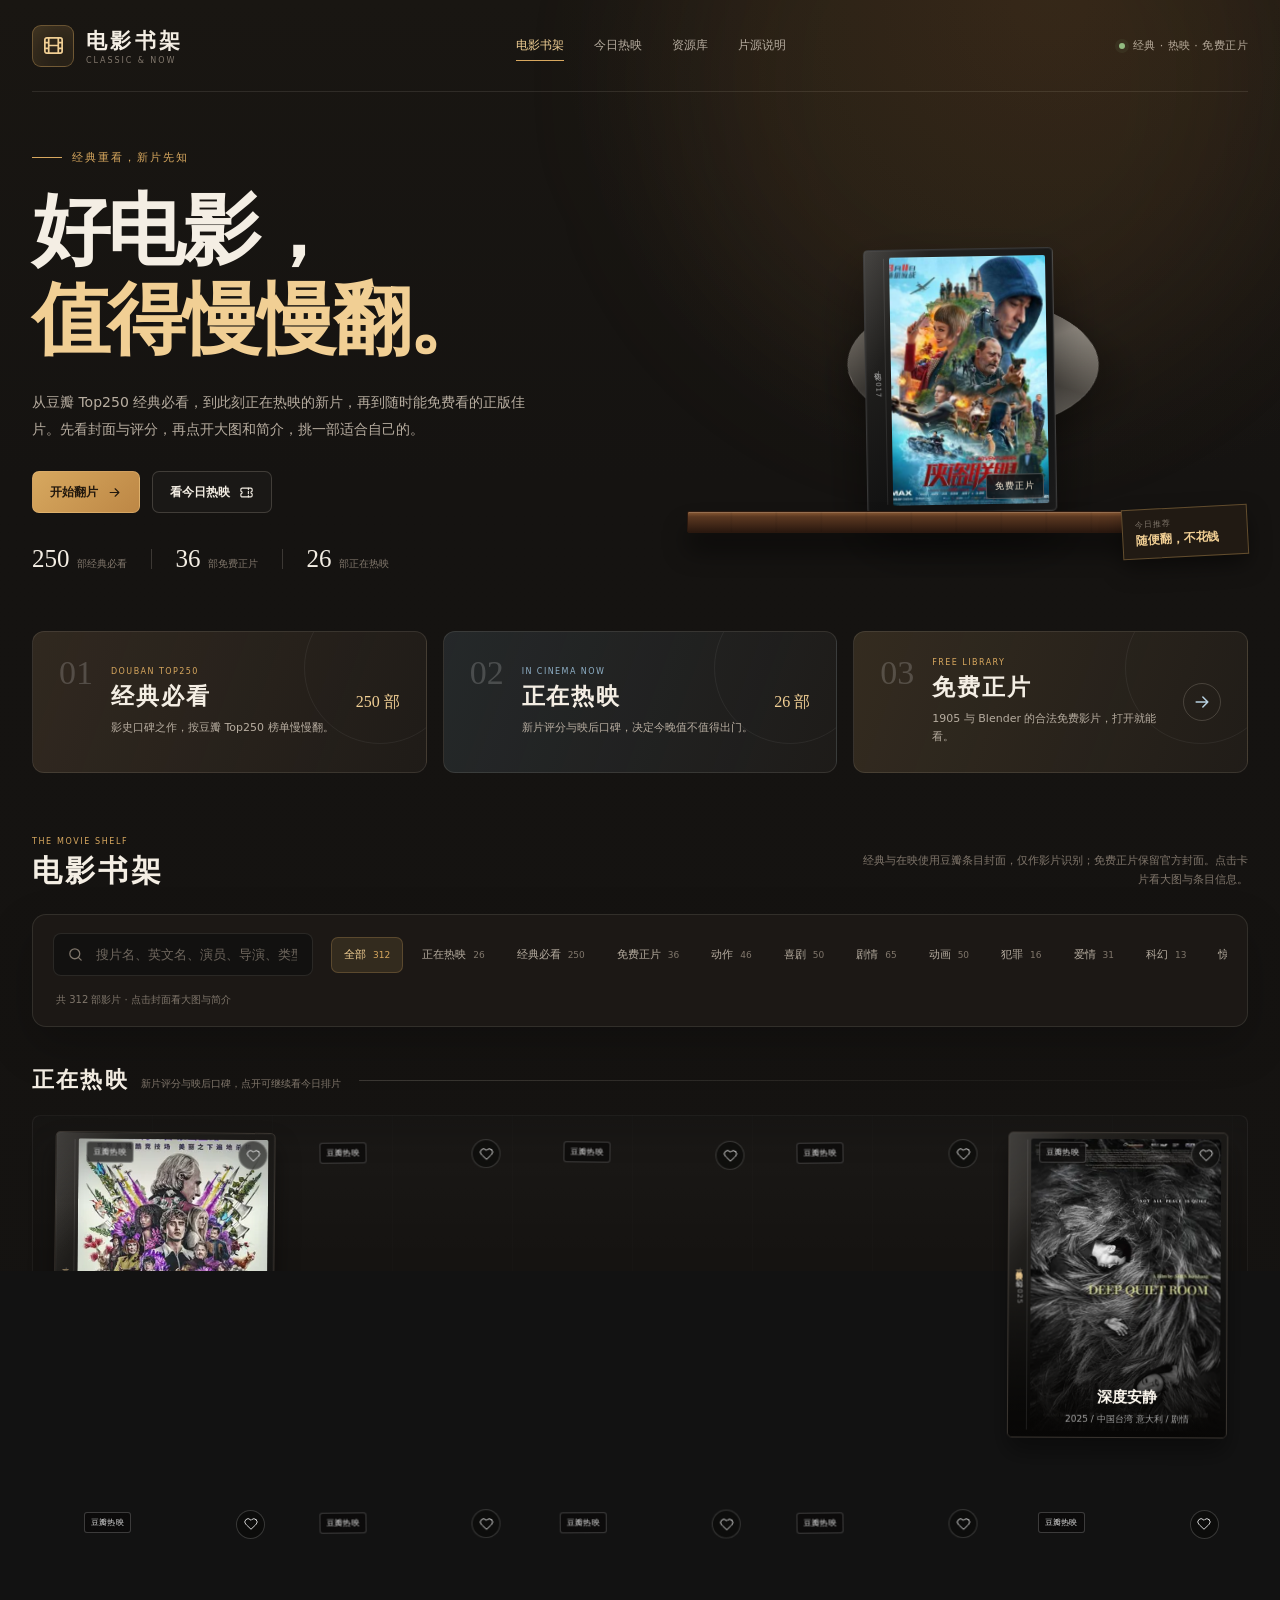
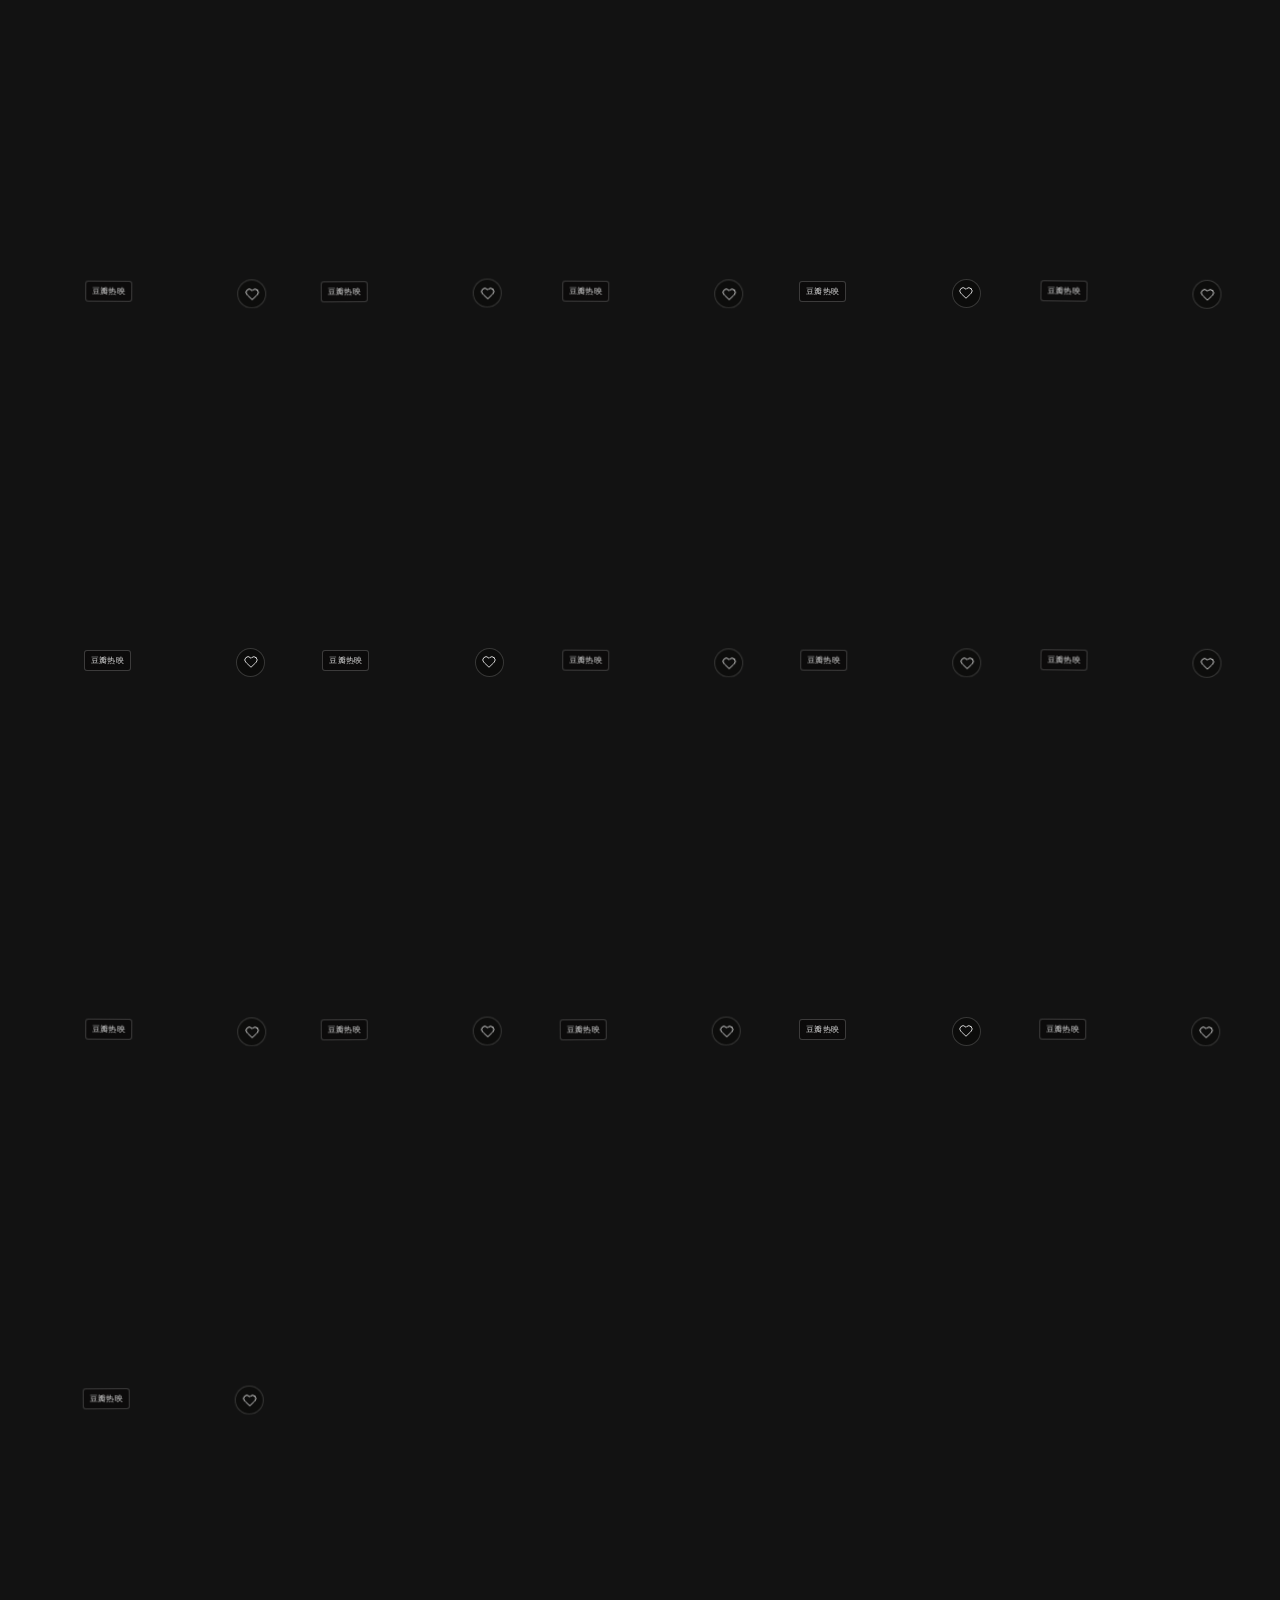
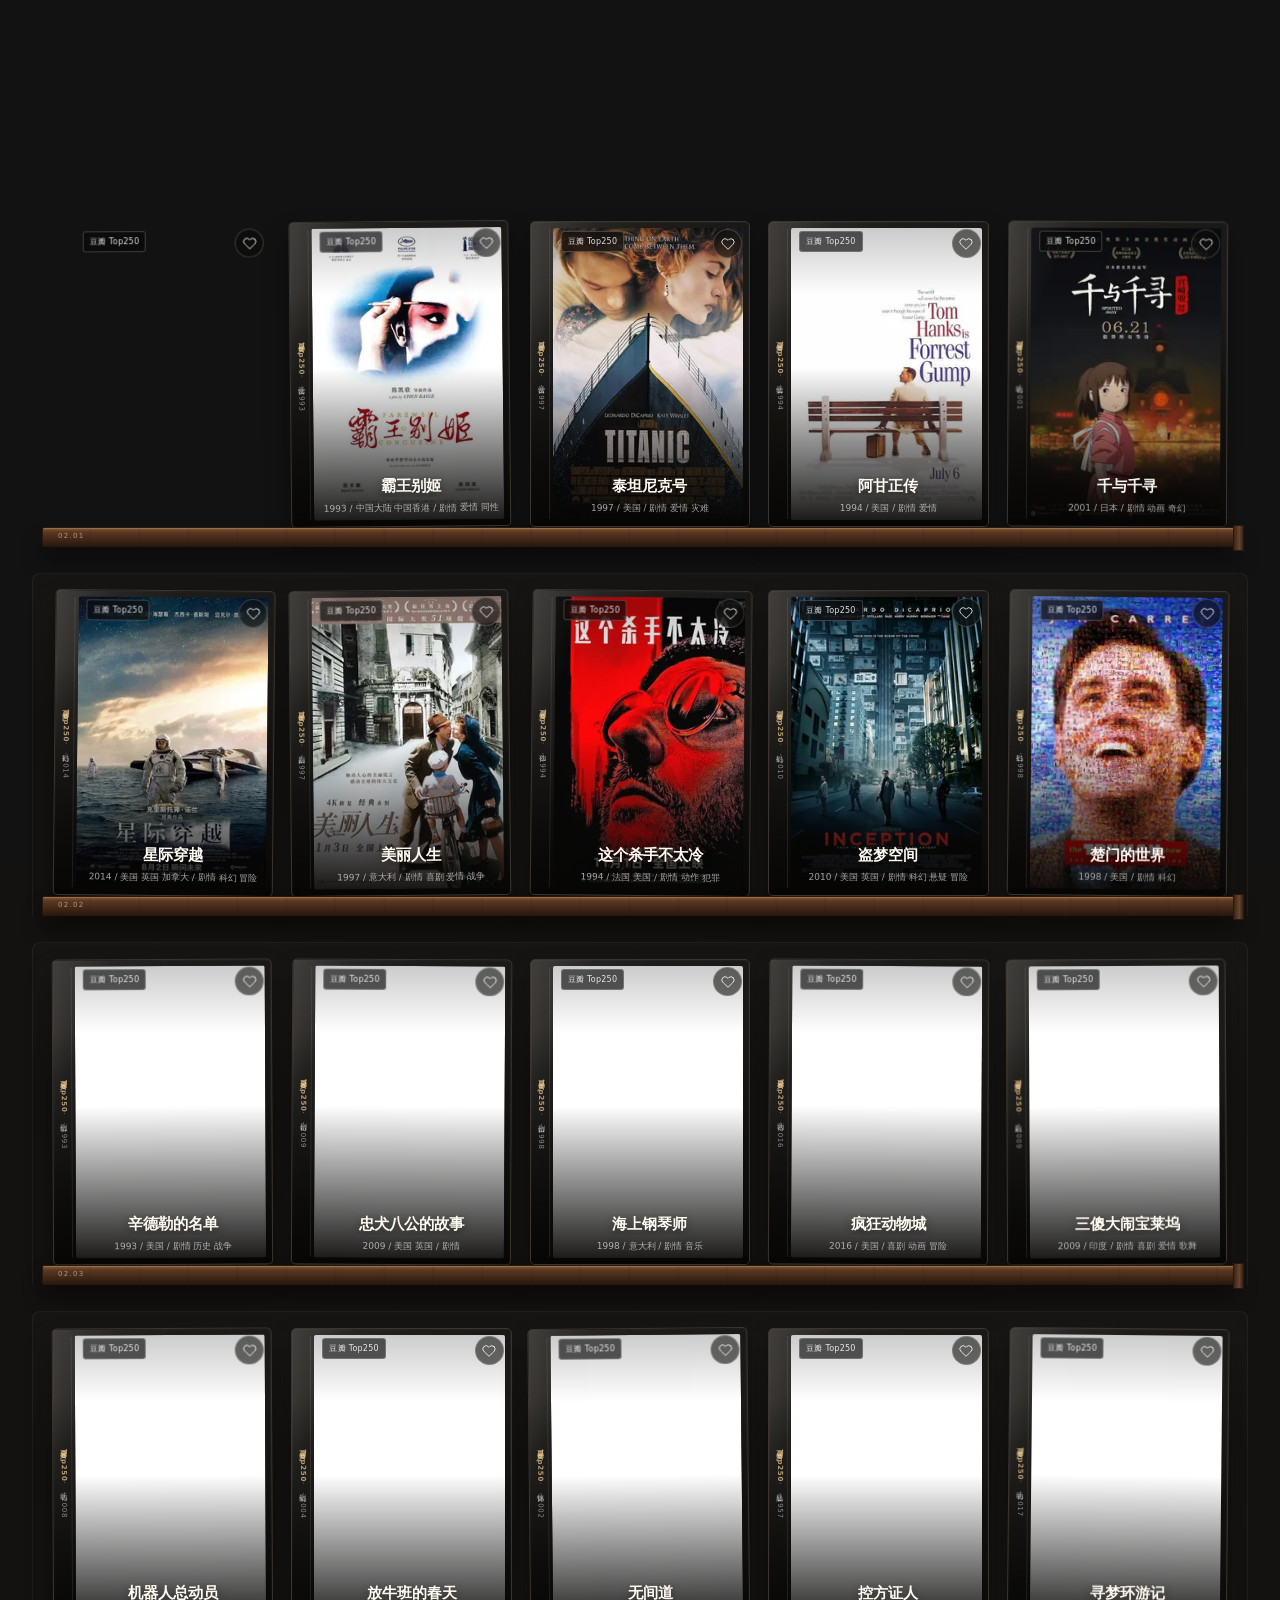
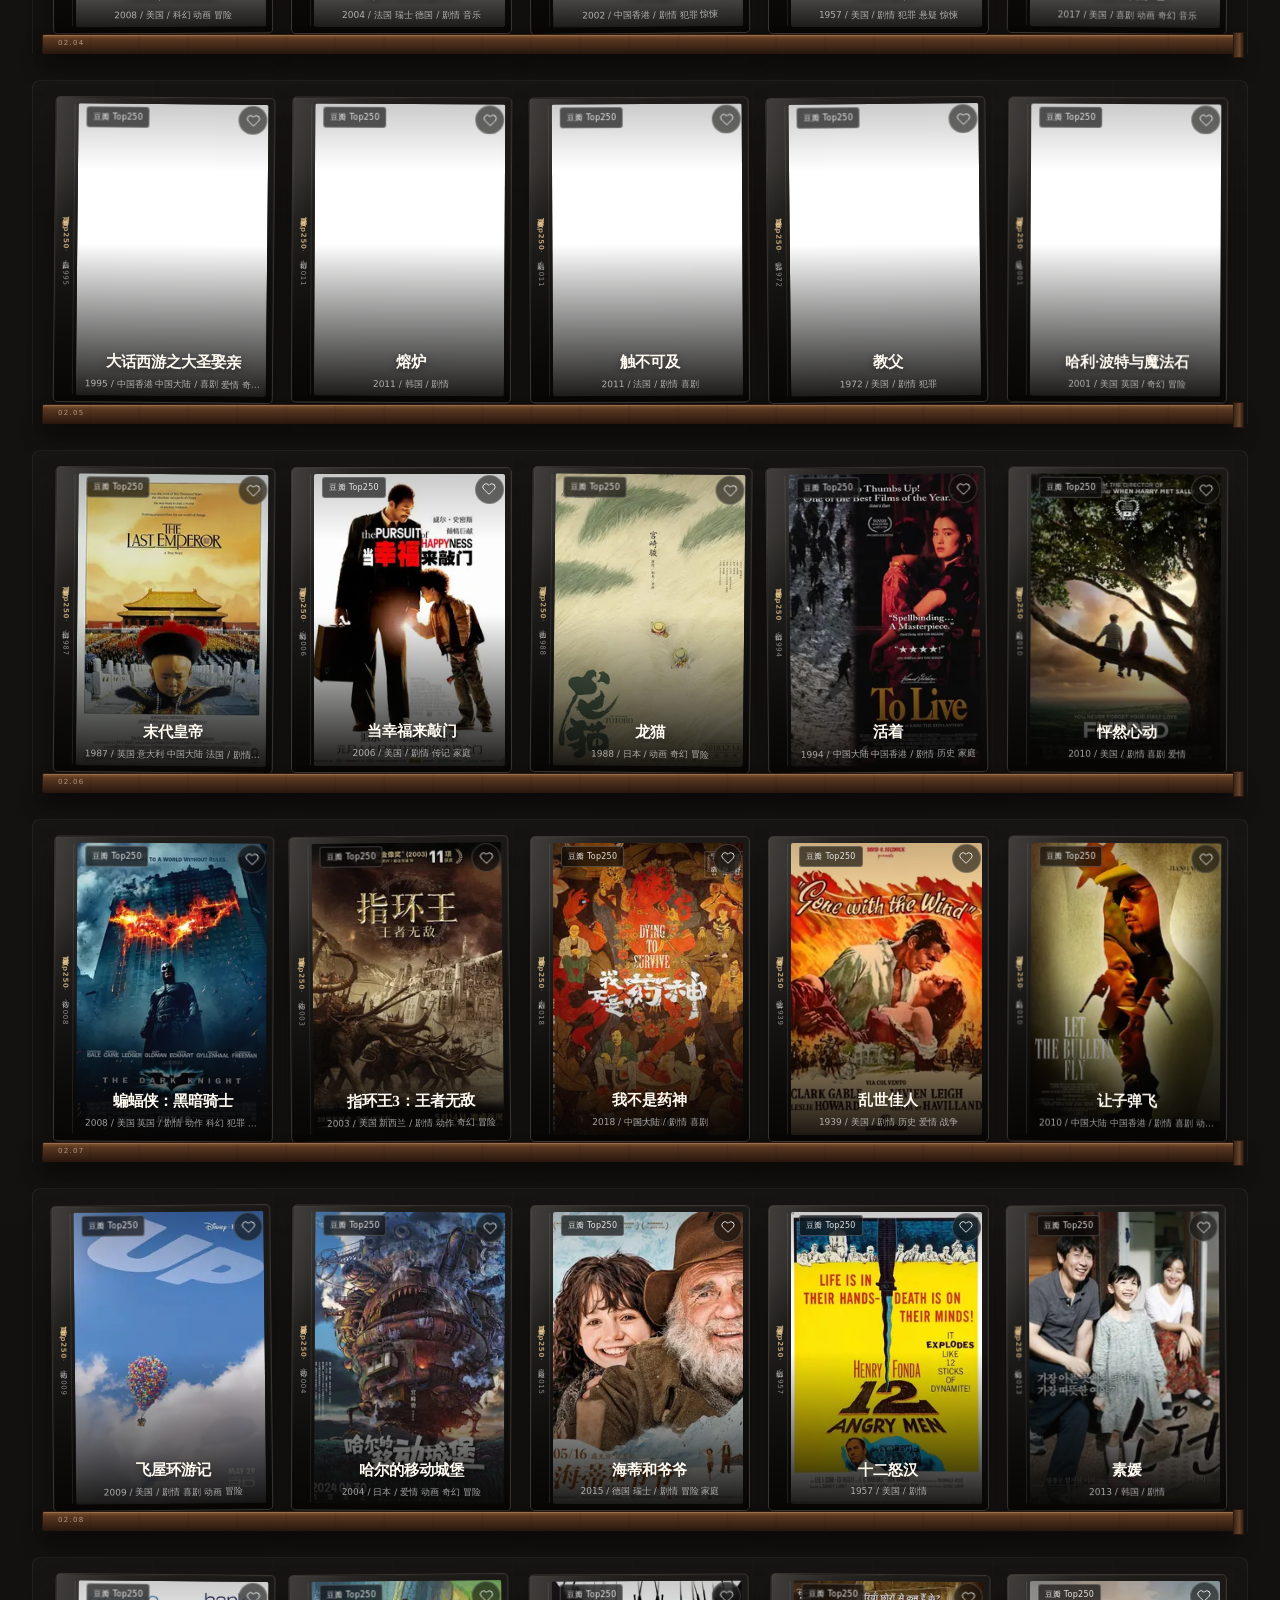
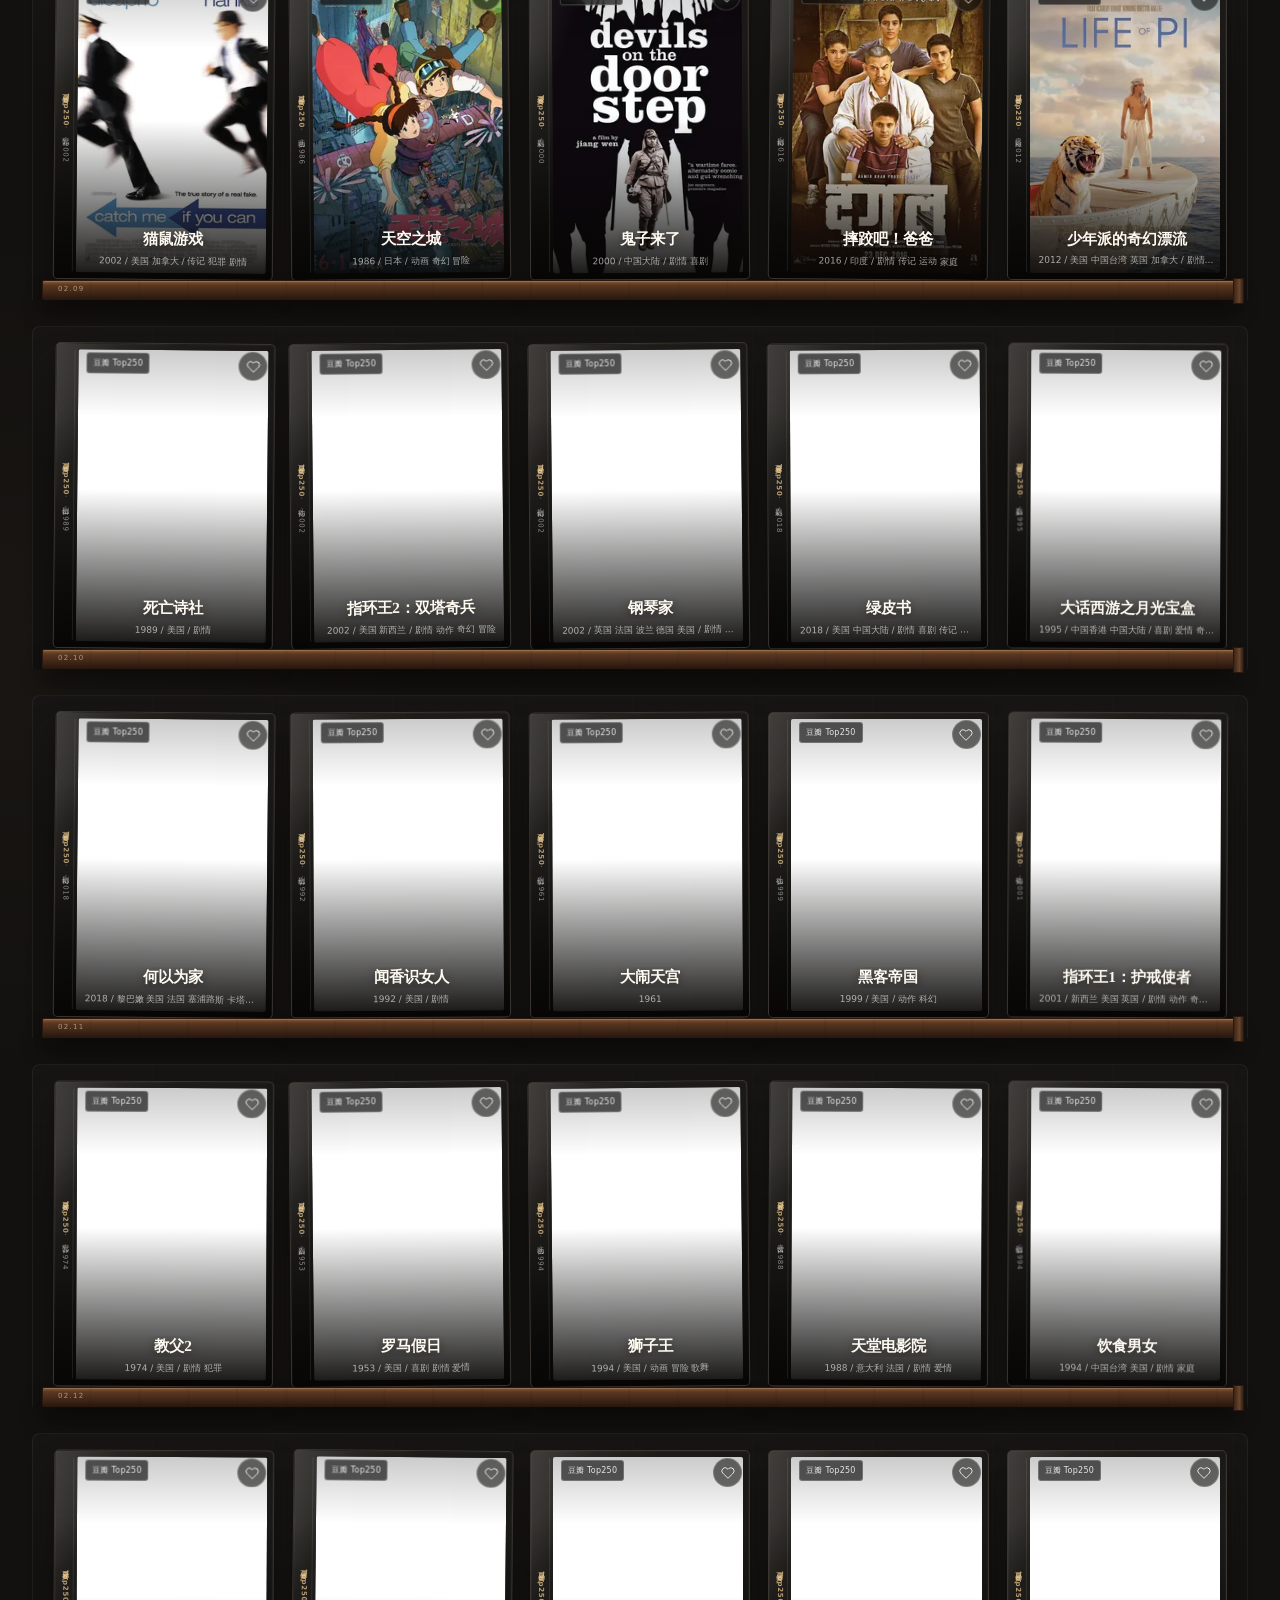
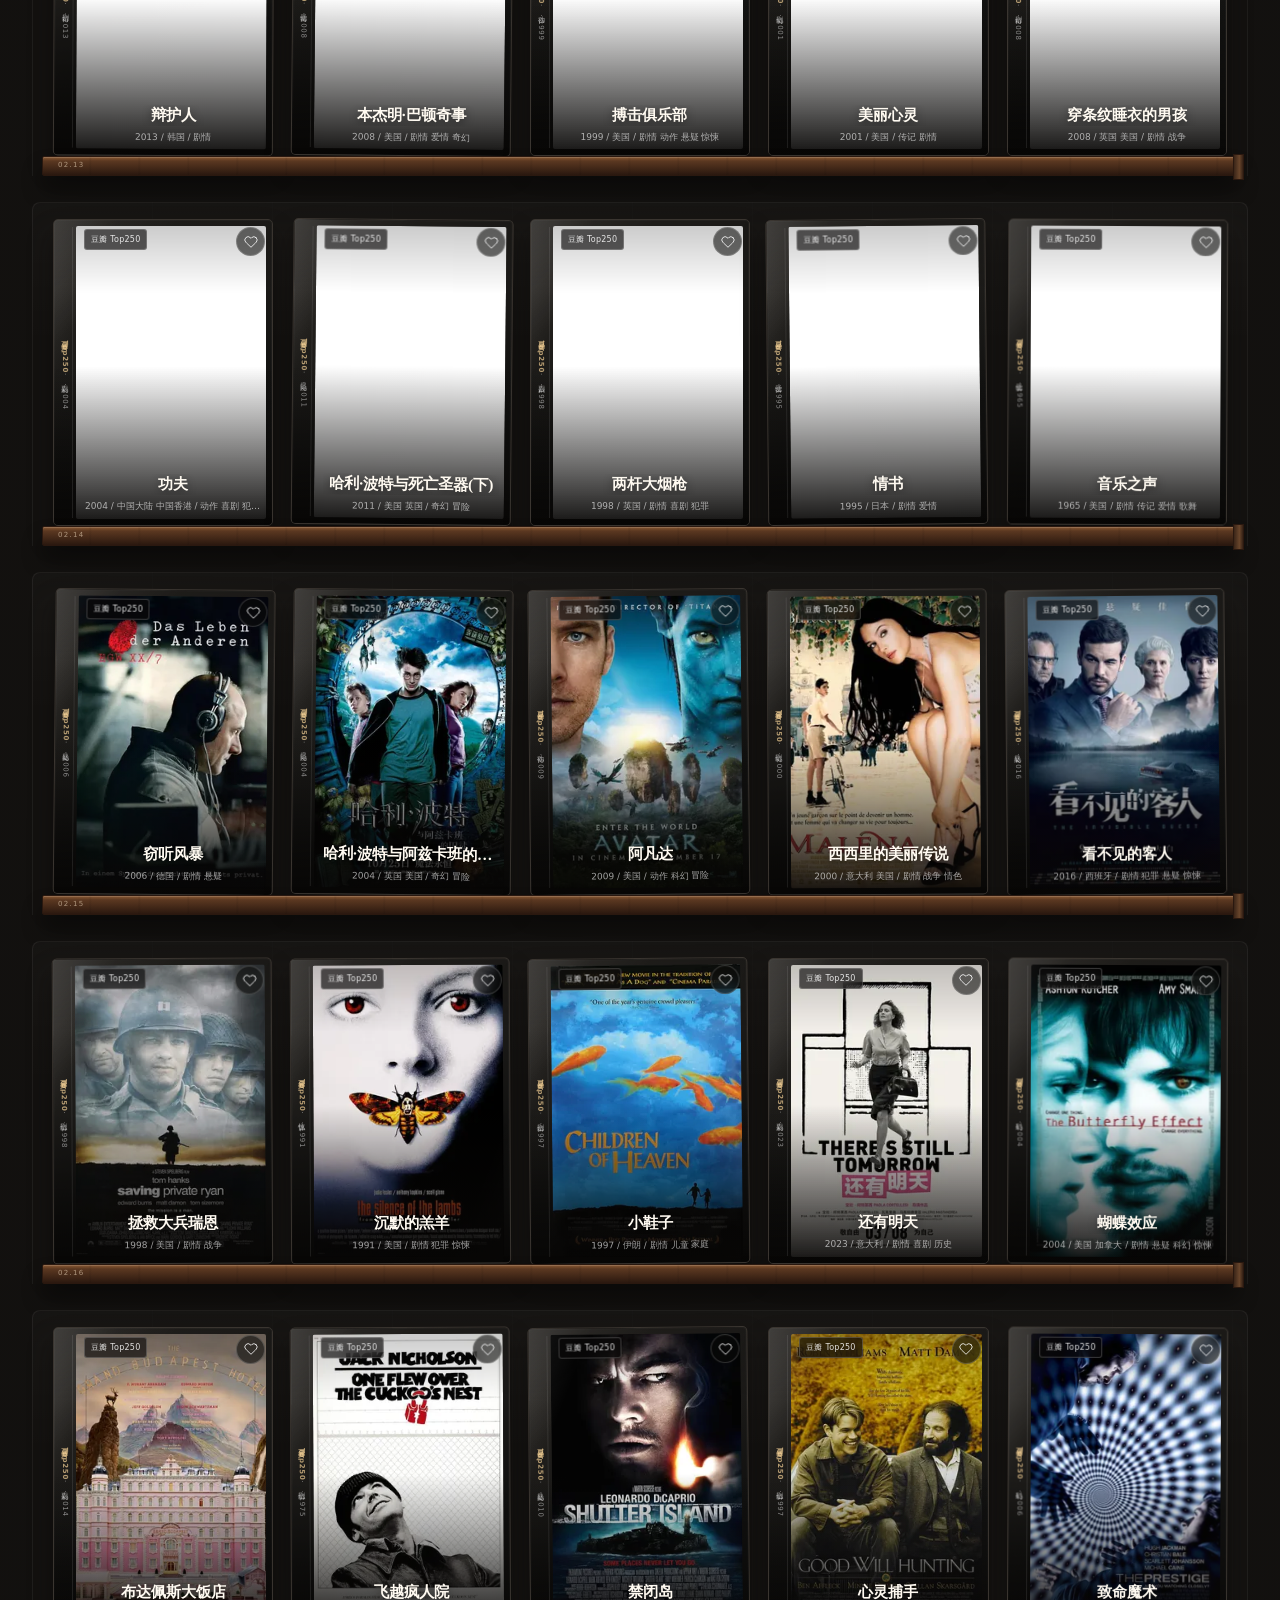
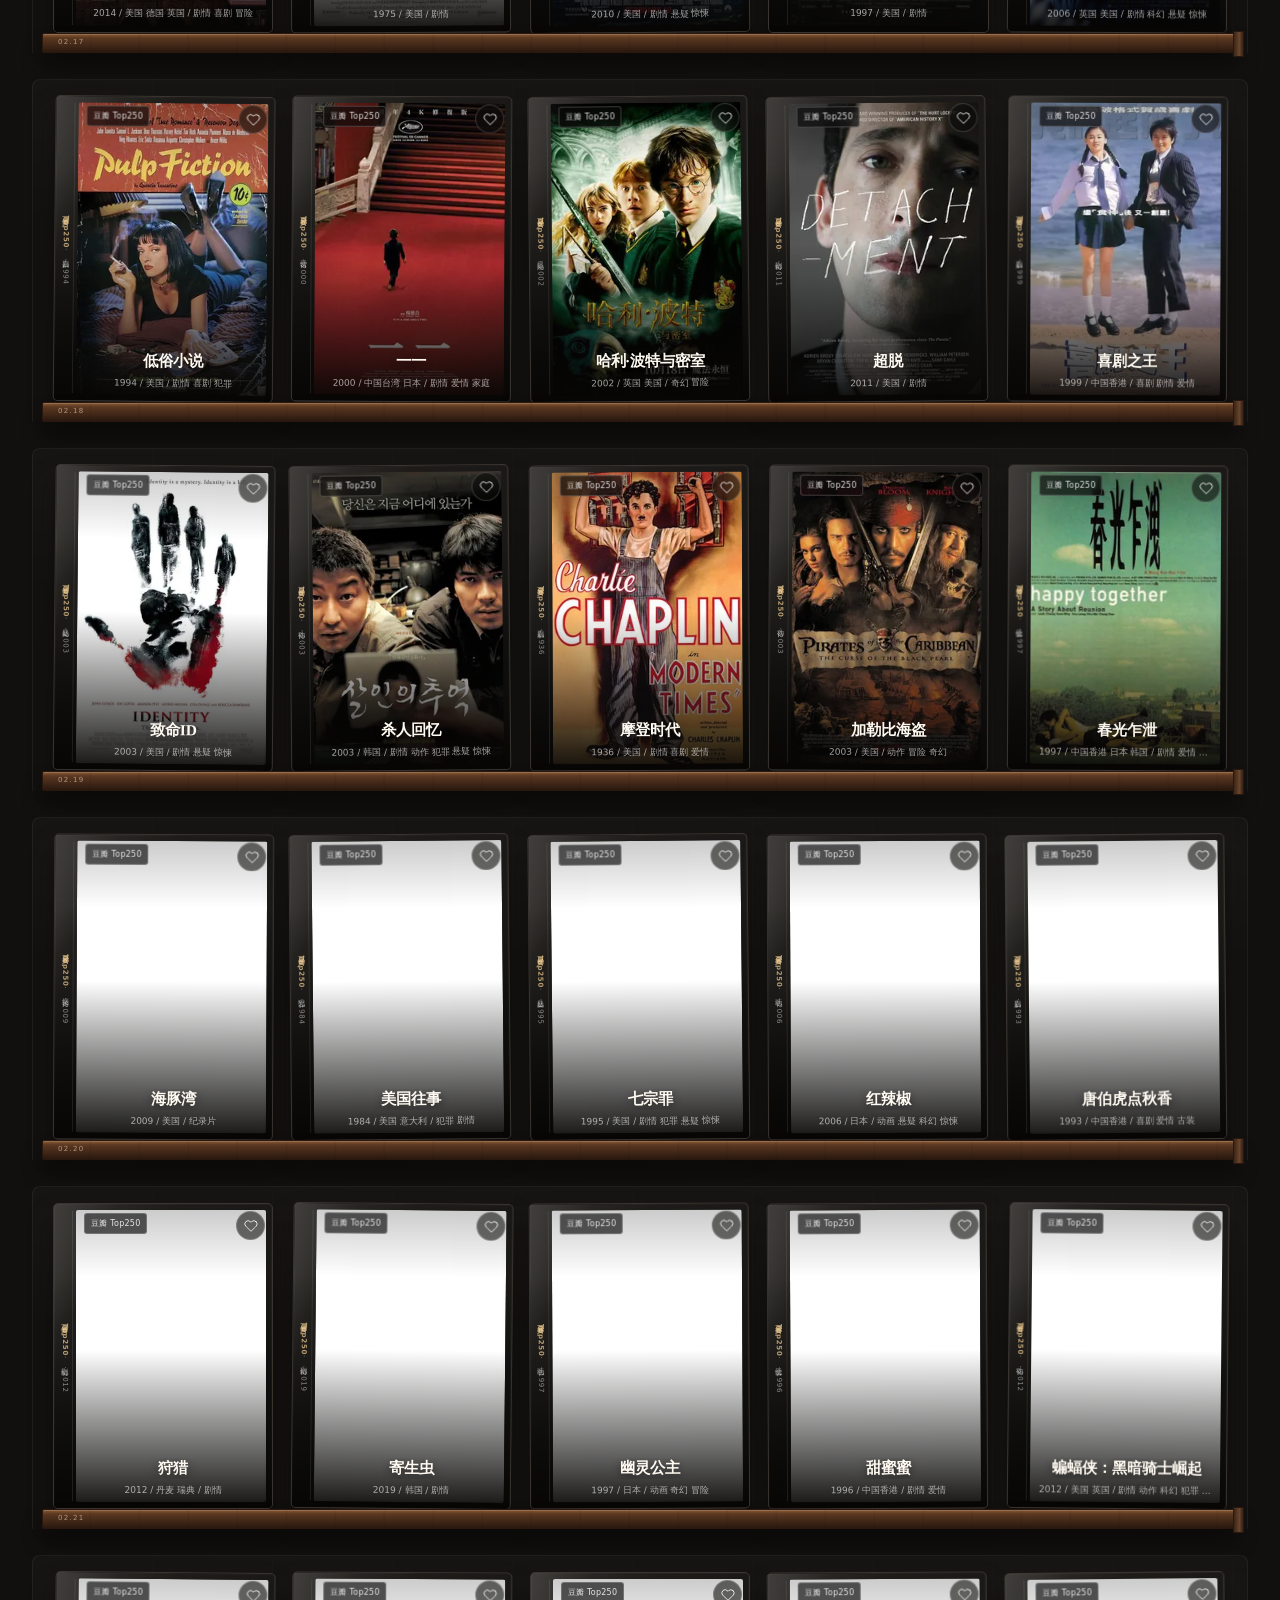
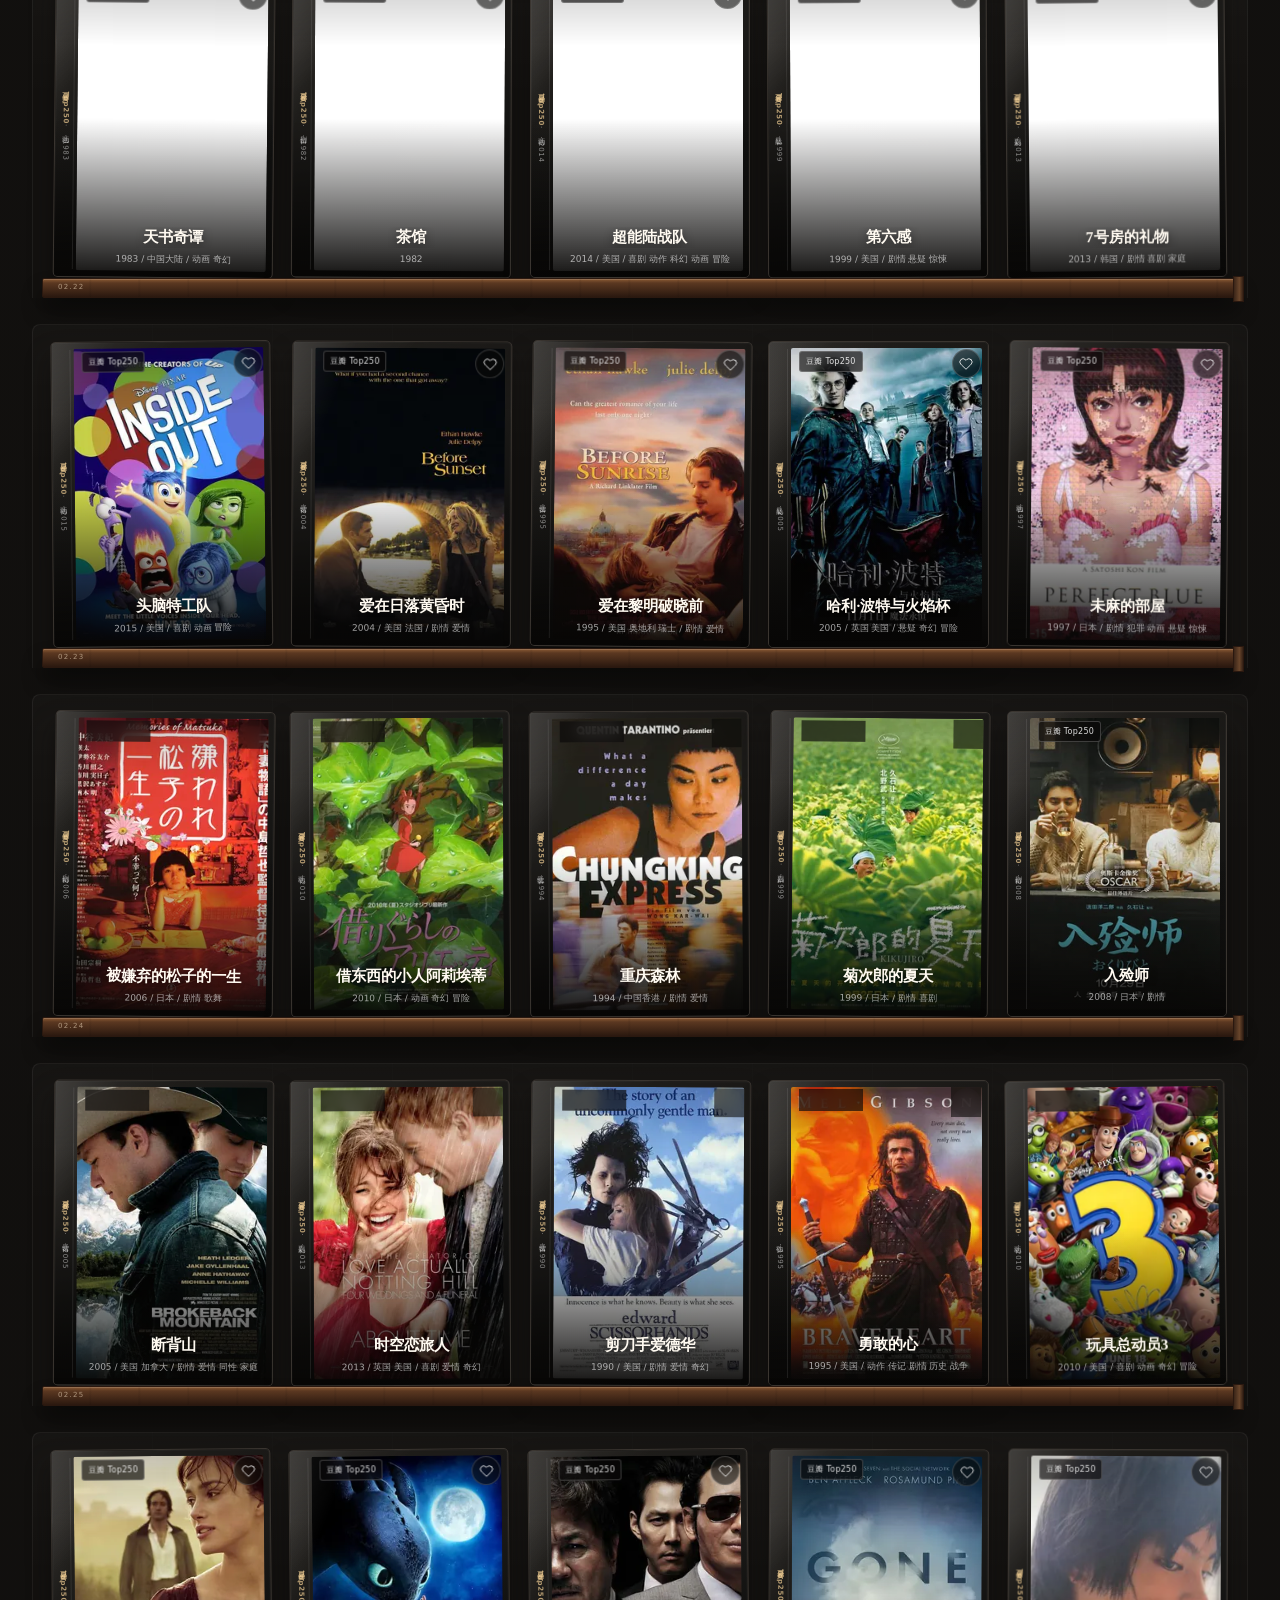
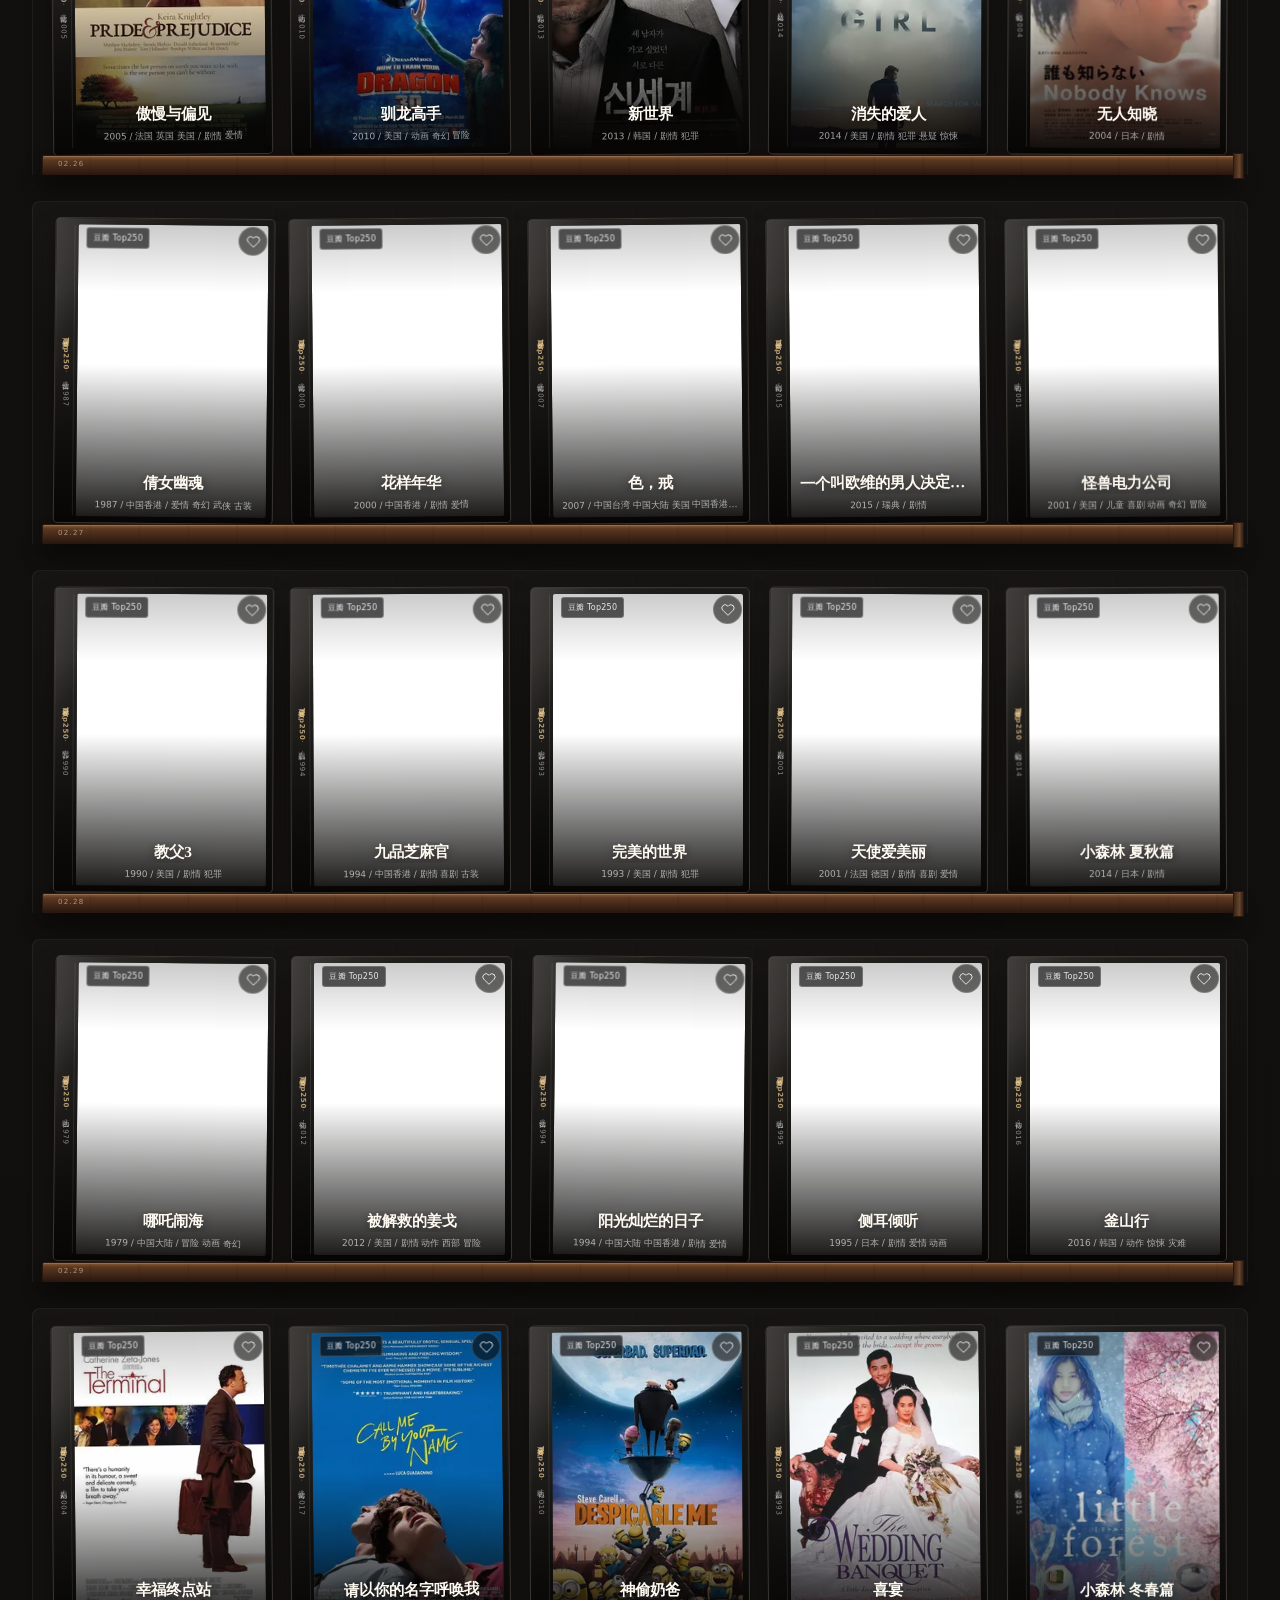
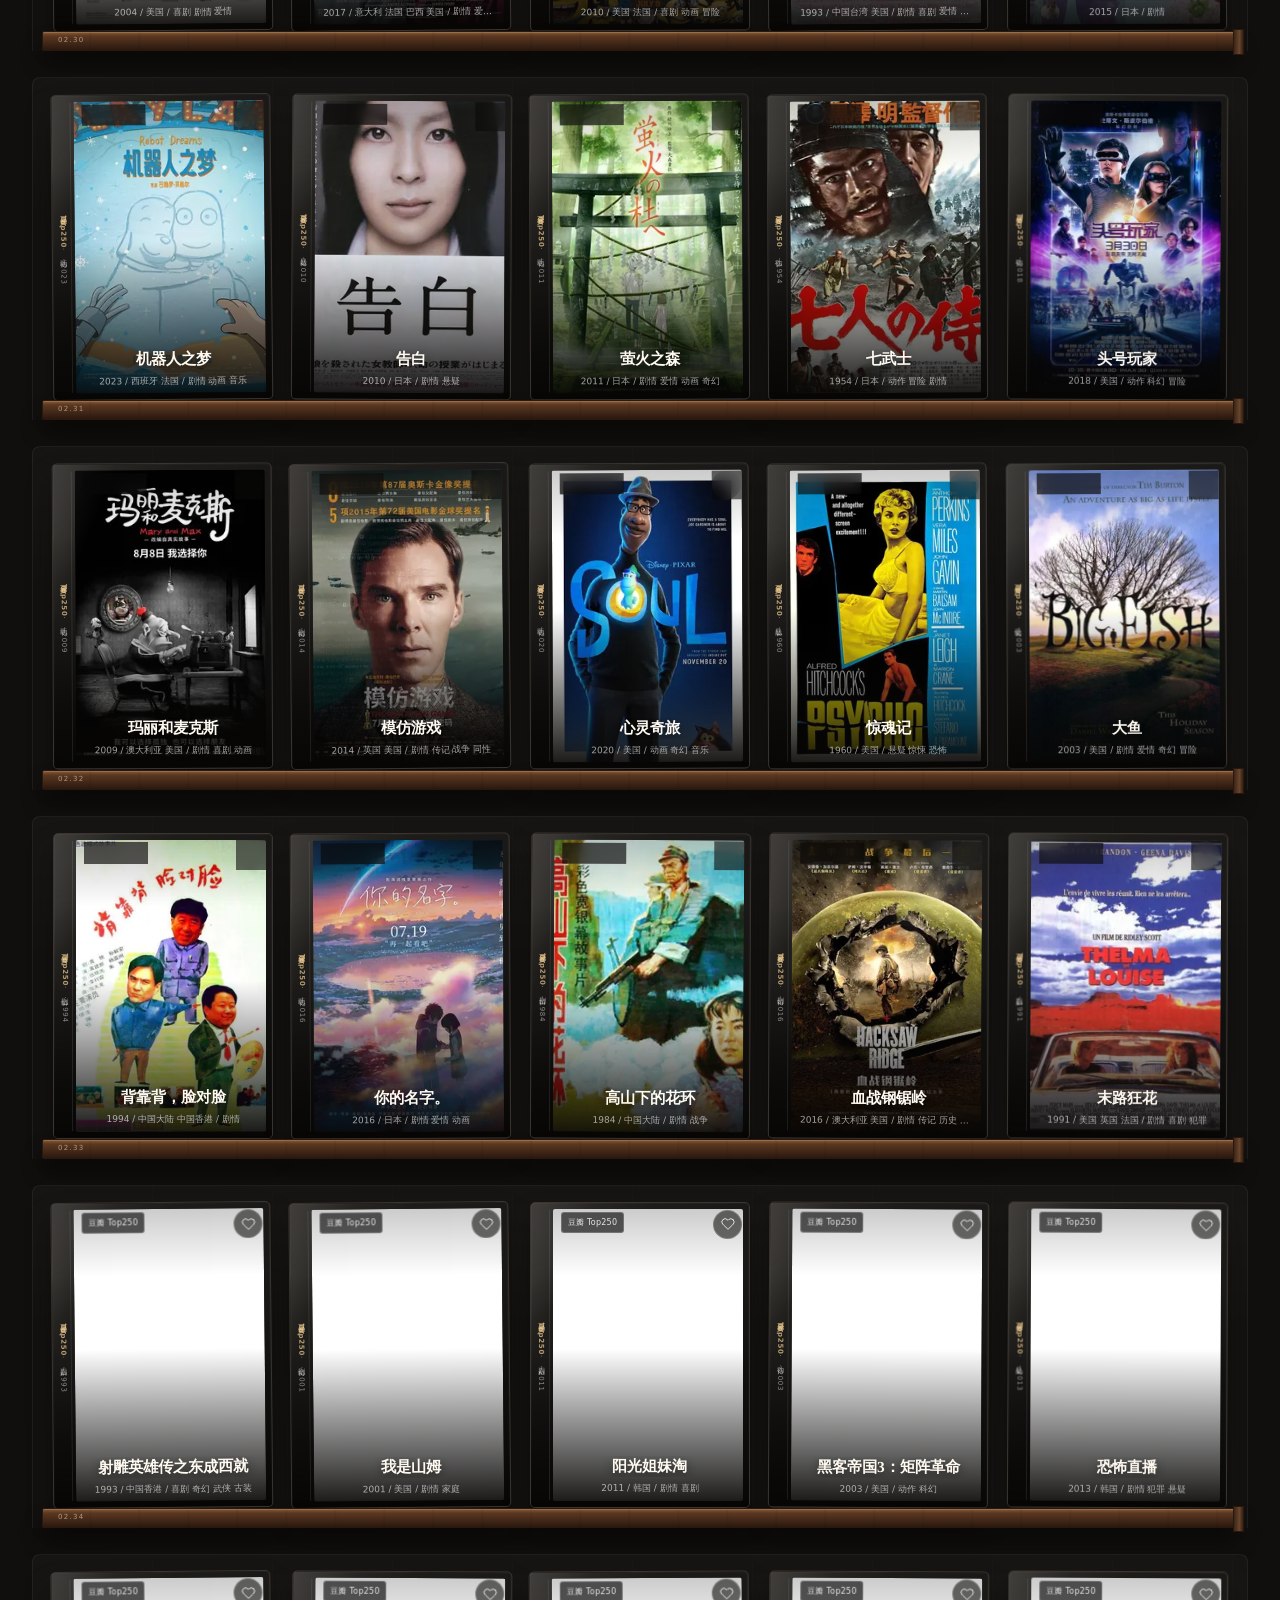
==== index.html @ de6bb4fb "详情海报预载大图避免缩略图切换清空" ====
<!DOCTYPE html>
<html lang="zh-CN">
<head>
  <meta charset="UTF-8">
  <meta name="viewport" content="width=device-width, initial-scale=1.0">
  <meta name="description" content="电影书架：豆瓣 Top250 经典必看、正在热映与免费正版片库。看大图、简介、评分与排片，挑一部适合自己的电影。">
  <meta name="theme-color" content="#151311">
  <title>电影书架 · 经典与今日热映</title>
  <link rel="icon" href="assets/favicon.svg" type="image/svg+xml">
  <link rel="stylesheet" href="styles.css">
</head>
<body id="top">
  <svg class="icon-sprite" xmlns="http://www.w3.org/2000/svg" aria-hidden="true">
    <symbol id="icon-film" viewBox="0 0 24 24">
      <rect x="3" y="4" width="18" height="16" rx="2"></rect>
      <path d="M7 4v16M17 4v16M3 9h4M3 15h4M17 9h4M17 15h4M7 12h10"></path>
    </symbol>
    <symbol id="icon-search" viewBox="0 0 24 24">
      <circle cx="11" cy="11" r="7"></circle>
      <path d="m20 20-4-4"></path>
    </symbol>
    <symbol id="icon-heart" viewBox="0 0 24 24">
      <path d="M20.8 4.6a5.5 5.5 0 0 0-7.8 0L12 5.7l-1.1-1.1a5.5 5.5 0 0 0-7.8 7.8l1.1 1.1L12 21l7.8-7.5 1.1-1.1a5.5 5.5 0 0 0-.1-7.8Z"></path>
    </symbol>
    <symbol id="icon-play" viewBox="0 0 24 24">
      <path d="m8 5 11 7-11 7V5Z"></path>
    </symbol>
    <symbol id="icon-arrow" viewBox="0 0 24 24">
      <path d="M5 12h14M13 6l6 6-6 6"></path>
    </symbol>
    <symbol id="icon-close" viewBox="0 0 24 24">
      <path d="m6 6 12 12M18 6 6 18"></path>
    </symbol>
    <symbol id="icon-ticket" viewBox="0 0 24 24">
      <path d="M3 7a2 2 0 0 1 2-2h14a2 2 0 0 1 2 2v3a2 2 0 0 0 0 4v3a2 2 0 0 1-2 2H5a2 2 0 0 1-2-2v-3a2 2 0 0 0 0-4V7Z"></path>
      <path d="M15 5v2m0 3v4m0 3v2"></path>
    </symbol>
    <symbol id="icon-spark" viewBox="0 0 24 24">
      <path d="m12 3 1.8 5.2L19 10l-5.2 1.8L12 17l-1.8-5.2L5 10l5.2-1.8L12 3Z"></path>
      <path d="m19 16 .8 2.2L22 19l-2.2.8L19 22l-.8-2.2L16 19l2.2-.8L19 16Z"></path>
    </symbol>
  </svg>

  <div class="ambient-glow" aria-hidden="true"></div>

  <header class="site-header">
    <a class="brand" href="./" aria-label="电影书架首页">
      <span class="brand-mark"><svg class="icon"><use href="#icon-film"></use></svg></span>
      <span class="brand-copy">
        <strong>电影书架</strong>
        <small>CLASSIC &amp; NOW</small>
      </span>
    </a>
    <nav class="main-nav" aria-label="主导航">
      <a class="is-active" href="#library">电影书架</a>
      <a href="today/">今日热映</a>
      <a href="resources/?v=20261127q">资源库</a>
      <a href="#about">片源说明</a>
    </nav>
    <div class="header-note"><span class="status-dot"></span>经典 · 热映 · 免费正片</div>
  </header>

  <main>
    <section class="hero" aria-labelledby="hero-title">
      <div class="hero-copy">
        <p class="eyebrow"><span></span>经典重看，新片先知</p>
        <h1 id="hero-title">好电影，<br><em>值得慢慢翻。</em></h1>
        <p class="hero-description">从豆瓣 Top250 经典必看，到此刻正在热映的新片，再到随时能免费看的正版佳片。先看封面与评分，再点开大图和简介，挑一部适合自己的。</p>
        <div class="hero-actions">
          <a class="primary-button" href="#library">开始翻片<svg class="icon"><use href="#icon-arrow"></use></svg></a>
          <a class="secondary-button" href="today/">看今日热映<svg class="icon"><use href="#icon-ticket"></use></svg></a>
        </div>
        <div class="hero-stats" aria-label="片库概况">
          <div><strong id="total-classic">250</strong><span>部经典必看</span></div>
          <i></i>
          <div><strong id="total-free">36</strong><span>部免费正片</span></div>
          <i></i>
          <div><strong id="total-showing">26</strong><span>部正在热映</span></div>
        </div>
      </div>
      <div class="hero-art" aria-hidden="true">
        <div class="hero-disc"></div>
        <div class="hero-case hero-case-back">
          <img src="assets/posters/thumbs/m1905-1181199.webp" alt="">
          <span class="hero-spine">动作 · 2016</span>
        </div>
        <div class="hero-case hero-case-middle">
          <img src="assets/posters/thumbs/m1905-355722.webp" alt="">
          <span class="hero-spine">喜剧 · 2010</span>
        </div>
        <div class="hero-case hero-case-front">
          <img src="assets/posters/thumbs/m1905-1391225.webp" alt="">
          <span class="hero-spine">动作 · 2017</span>
          <span class="hero-sticker">免费正片</span>
        </div>
        <div class="hero-shelf"></div>
        <div class="hero-price"><small>今日推荐</small><strong>随便翻，不花钱</strong></div>
      </div>
    </section>

    <section class="door-grid" aria-label="三种看电影的方式">
      <a class="door-card door-classic" href="#library" data-jump-filter="collection:classic">
        <span class="door-number">01</span>
        <div class="door-copy">
          <p>DOUBAN TOP250</p>
          <h2>经典必看</h2>
          <span>影史口碑之作，按豆瓣 Top250 榜单慢慢翻。</span>
        </div>
        <strong class="door-count" id="door-classic">250 部</strong>
      </a>
      <a class="door-card door-today" href="#library" data-jump-filter="collection:showing">
        <span class="door-number">02</span>
        <div class="door-copy">
          <p>IN CINEMA NOW</p>
          <h2>正在热映</h2>
          <span>新片评分与映后口碑，决定今晚值不值得出门。</span>
        </div>
        <strong class="door-count" id="door-showing">26 部</strong>
      </a>
      <a class="door-card door-library" href="#library" data-jump-filter="collection:free">
        <span class="door-number">03</span>
        <div class="door-copy">
          <p>FREE LIBRARY</p>
          <h2>免费正片</h2>
          <span>1905 与 Blender 的合法免费影片，打开就能看。</span>
        </div>
        <span class="door-arrow"><svg class="icon"><use href="#icon-arrow"></use></svg></span>
      </a>
    </section>

    <section id="library" class="library" aria-labelledby="library-title">
      <div class="section-heading">
        <div>
          <p class="section-kicker">THE MOVIE SHELF</p>
          <h2 id="library-title">电影书架</h2>
        </div>
        <p>经典与在映使用豆瓣条目封面，仅作影片识别；免费正片保留官方封面。点击卡片看大图与条目信息。</p>
      </div>

      <div class="browser-panel" aria-label="查找影片">
        <div class="toolbar-main">
          <label class="search-box" for="search-input">
            <svg class="icon"><use href="#icon-search"></use></svg>
            <span class="sr-only">搜索影片</span>
            <input id="search-input" type="search" placeholder="搜片名、英文名、演员、导演、类型…" autocomplete="off">
            <button id="clear-search" class="clear-search" type="button" aria-label="清空搜索" hidden>
              <svg class="icon"><use href="#icon-close"></use></svg>
            </button>
          </label>
          <nav class="filters" id="filters" aria-label="影片筛选"></nav>
        </div>
        <div class="result-bar">
          <p id="result-summary" aria-live="polite"></p>
          <button id="reset-filters" class="text-button" type="button" hidden>清除筛选<svg class="icon"><use href="#icon-arrow"></use></svg></button>
        </div>
      </div>

      <section id="shelves" class="shelves" aria-label="影片书架"></section>

      <section id="empty-state" class="empty-state" hidden>
        <div class="empty-icon"><svg class="icon"><use href="#icon-film"></use></svg></div>
        <h2>这一格暂时是空的</h2>
        <p id="empty-message">换个片名或分类试试。</p>
        <button class="primary-button" id="empty-reset" type="button">看看全部影片</button>
      </section>
    </section>

    <section id="about" class="source-note" aria-labelledby="source-note-title">
      <div class="source-note-icon"><svg class="icon"><use href="#icon-spark"></use></svg></div>
      <div>
        <h2 id="source-note-title">每一部，都有来处</h2>
        <p>经典必看与正在热映的片名、评分和条目信息来自豆瓣，封面仅作影片识别；免费正片来自 1905电影网与 Blender 开放电影。影片是否仍可观看，以原站当前状态为准。</p>
      </div>
      <div class="source-links">
        <a href="https://www.1905.com/" target="_blank" rel="noopener noreferrer">1905电影网<svg class="icon"><use href="#icon-arrow"></use></svg></a>
        <a href="https://studio.blender.org/films/" target="_blank" rel="noopener noreferrer">Blender 开放电影<svg class="icon"><use href="#icon-arrow"></use></svg></a>
        <a href="today/">今日热映与排片<svg class="icon"><use href="#icon-arrow"></use></svg></a>
      </div>
    </section>
  </main>

  <footer class="site-footer">
    <div class="footer-brand"><svg class="icon"><use href="#icon-film"></use></svg><strong>电影书架</strong></div>
    <p>封面与影片版权归原权利人所有。本站仅提供合法影片索引、热映信息与跳转。</p>
    <a href="#top" class="back-to-top">回到顶部↑</a>
  </footer>

  <div id="toast" class="toast" role="status" aria-live="polite"></div>

  <dialog id="poster-dialog" class="poster-dialog" aria-labelledby="dialog-title">
    <div class="dialog-shell">
      <button id="dialog-close" class="dialog-close" type="button" aria-label="关闭大图">
        <svg class="icon"><use href="#icon-close"></use></svg>
      </button>
      <div class="dialog-poster">
        <img id="dialog-image" src="" alt="">
        <div id="dialog-typographic" class="dialog-typographic" hidden></div>
      </div>
      <div class="dialog-info">
        <div class="dialog-topline">
          <p id="dialog-source" class="dialog-source"></p>
          <div id="dialog-rating" class="dialog-rating" hidden>
            <strong id="dialog-rating-value"></strong><span>豆瓣评分</span>
          </div>
        </div>
        <h2 id="dialog-title"></h2>
        <p id="dialog-meta" class="dialog-meta"></p>
        <div id="dialog-tags" class="dialog-tags"></div>
        <div id="dialog-credits" class="dialog-credits">
          <p id="dialog-director" class="dialog-credit" hidden></p>
          <p id="dialog-actors" class="dialog-credit" hidden></p>
        </div>
        <p id="dialog-synopsis" class="dialog-synopsis"></p>
        <div class="dialog-actions">
          <a id="dialog-watch" class="watch-button" href="#" target="_blank" rel="noopener noreferrer">
            <svg class="icon"><use href="#icon-play"></use></svg><span id="dialog-watch-label">免费观看</span>
          </a>
          <a id="dialog-secondary" class="secondary-button" href="#" target="_blank" rel="noopener noreferrer" hidden></a>
          <button id="dialog-favorite" class="favorite-action" type="button" aria-pressed="false">
            <svg class="icon"><use href="#icon-heart"></use></svg><span>加入想看</span>
          </button>
        </div>
        <section id="dialog-watch-sources" class="watch-sources" aria-label="正版平台找片" hidden>
          <p>正版平台找片<span>免费、会员或单片付费，以平台当前页面为准</span></p>
          <div id="dialog-watch-source-links" class="watch-source-links"></div>
        </section>
        <p class="dialog-note">点击原站按钮会新开窗口；片源状态以原站为准。</p>
      </div>
    </div>
  </dialog>

  <script src="data.js"></script>
  <script src="classics.js"></script>
  <script src="showing.js"></script>
  <script src="app.js?v=20261126g"></script>
</body>
</html>
---- styles.css ----
:root {
  color-scheme: dark;
  --bg: #151311;
  --bg-deep: #0d0c0b;
  --panel: #1d1a17;
  --panel-soft: #24201c;
  --ink: #f4eee4;
  --muted: #b7ada0;
  --faint: #81776c;
  --accent: #d8a85f;
  --accent-light: #f1cf94;
  --accent-dark: #805326;
  --line: rgba(255, 244, 225, 0.1);
  --line-strong: rgba(255, 244, 225, 0.17);
  --wood-dark: #2a180f;
  --wood: #5b3821;
  --wood-light: #8a5a34;
  --serif: "Noto Serif SC", "Source Han Serif SC", "Songti SC", STSong, Georgia, serif;
  --sans: Inter, "PingFang SC", "Microsoft YaHei", "Noto Sans CJK SC", system-ui, sans-serif;
}

* {
  box-sizing: border-box;
}

html {
  scroll-behavior: smooth;
  scroll-padding-top: 24px;
  overflow-x: hidden;
}

body {
  margin: 0;
  min-width: 320px;
  min-height: 100vh;
  overflow-x: hidden;
  background:
    radial-gradient(circle at 82% 0%, rgba(166, 105, 43, 0.13), transparent 31rem),
    radial-gradient(circle at 0% 28%, rgba(93, 74, 55, 0.08), transparent 26rem),
    linear-gradient(180deg, #191612 0%, var(--bg) 30rem, var(--bg-deep) 100%);
  color: var(--ink);
  font-family: var(--sans);
  -webkit-font-smoothing: antialiased;
}

body::before {
  position: fixed;
  inset: 0;
  z-index: -1;
  pointer-events: none;
  content: "";
  opacity: 0.22;
  background-image:
    repeating-linear-gradient(90deg, transparent 0, transparent 3px, rgba(255, 255, 255, 0.012) 4px),
    repeating-linear-gradient(0deg, transparent 0, transparent 5px, rgba(0, 0, 0, 0.018) 6px);
}

body.modal-open {
  overflow: hidden;
}

button,
input {
  font: inherit;
}

button,
a {
  -webkit-tap-highlight-color: transparent;
}

a {
  color: inherit;
  text-decoration: none;
}

button {
  color: inherit;
}

button:focus-visible,
a:focus-visible,
input:focus-visible {
  outline: 2px solid var(--accent-light);
  outline-offset: 4px;
}

img {
  display: block;
  max-width: 100%;
}

.icon-sprite {
  position: absolute;
  width: 0;
  height: 0;
  overflow: hidden;
}

.icon {
  width: 20px;
  height: 20px;
  flex: 0 0 auto;
  fill: none;
  stroke: currentColor;
  stroke-width: 1.8;
  stroke-linecap: round;
  stroke-linejoin: round;
}

.sr-only {
  position: absolute;
  width: 1px;
  height: 1px;
  padding: 0;
  margin: -1px;
  overflow: hidden;
  clip: rect(0, 0, 0, 0);
  white-space: nowrap;
  border: 0;
}

[hidden] {
  display: none !important;
}

.ambient-glow {
  position: absolute;
  top: -14rem;
  right: 0;
  width: min(38rem, 100%);
  height: 38rem;
  border-radius: 50%;
  pointer-events: none;
  background: rgba(197, 143, 71, 0.07);
  filter: blur(80px);
}

.site-header,
main,
.site-footer {
  width: min(1280px, calc(100% - 64px));
  margin-inline: auto;
}

.site-header {
  display: flex;
  align-items: center;
  justify-content: space-between;
  height: 92px;
  border-bottom: 1px solid var(--line);
}

.brand {
  display: inline-flex;
  align-items: center;
  gap: 12px;
}

.brand-mark {
  display: grid;
  width: 42px;
  height: 42px;
  place-items: center;
  border: 1px solid rgba(215, 168, 95, 0.38);
  border-radius: 9px;
  background: linear-gradient(145deg, rgba(215, 168, 95, 0.18), rgba(215, 168, 95, 0.04));
  color: var(--accent-light);
  box-shadow: inset 0 0 18px rgba(215, 168, 95, 0.06);
}

.brand-mark .icon {
  width: 23px;
  height: 23px;
}

.brand-copy {
  display: grid;
  gap: 1px;
}

.brand-copy strong {
  font-family: var(--serif);
  font-size: 21px;
  font-weight: 700;
  letter-spacing: 0.16em;
}

.brand-copy small {
  color: var(--faint);
  font-size: 8px;
  letter-spacing: 0.24em;
}

.main-nav {
  display: flex;
  align-items: center;
  gap: 30px;
  color: var(--muted);
  font-size: 12px;
}

.main-nav a {
  position: relative;
  padding: 10px 0;
  transition: color 180ms ease;
}

.main-nav a::after {
  position: absolute;
  right: 0;
  bottom: 3px;
  left: 0;
  height: 1px;
  content: "";
  background: var(--accent);
  transform: scaleX(0);
  transform-origin: left;
  transition: transform 180ms ease;
}

.main-nav a:hover,
.main-nav a.is-active {
  color: var(--accent-light);
}

.main-nav a:hover::after,
.main-nav a.is-active::after {
  transform: scaleX(1);
}

.header-note {
  display: inline-flex;
  align-items: center;
  gap: 8px;
  color: var(--muted);
  font-size: 11px;
  letter-spacing: 0.04em;
}

.status-dot {
  width: 6px;
  height: 6px;
  border-radius: 50%;
  background: #8fbf86;
  box-shadow: 0 0 0 4px rgba(143, 191, 134, 0.08);
}

.hero {
  display: grid;
  grid-template-columns: minmax(0, 1.02fr) minmax(0, 0.98fr);
  align-items: center;
  min-height: 500px;
  gap: 48px;
  padding: 58px 0 54px;
}

.eyebrow {
  display: flex;
  align-items: center;
  gap: 10px;
  margin: 0 0 22px;
  color: var(--accent);
  font-size: 11px;
  letter-spacing: 0.18em;
}

.eyebrow span {
  width: 30px;
  height: 1px;
  background: var(--accent);
}

.hero h1 {
  margin: 0;
  font-family: var(--serif);
  font-size: clamp(48px, 6.2vw, 78px);
  font-weight: 700;
  line-height: 1.14;
  letter-spacing: -0.035em;
}

.hero h1 em {
  color: var(--accent-light);
  font-style: normal;
}

.hero-description {
  max-width: 520px;
  margin: 24px 0 0;
  color: var(--muted);
  font-size: 14px;
  line-height: 1.95;
}

.hero-actions {
  display: flex;
  flex-wrap: wrap;
  gap: 12px;
  margin-top: 28px;
}

.primary-button,
.secondary-button {
  display: inline-flex;
  align-items: center;
  justify-content: center;
  gap: 9px;
  min-height: 42px;
  padding: 0 17px;
  border-radius: 7px;
  font-size: 12px;
  font-weight: 700;
  transition: transform 180ms ease, filter 180ms ease, border-color 180ms ease, background 180ms ease;
}

.primary-button {
  border: 1px solid rgba(239, 198, 139, 0.34);
  background: linear-gradient(135deg, #d7a85f, #bd8745);
  color: #22180d;
}

.secondary-button {
  border: 1px solid var(--line-strong);
  background: rgba(255, 255, 255, 0.025);
  color: var(--ink);
}

.primary-button:hover,
.secondary-button:hover {
  transform: translateY(-2px);
  filter: brightness(1.06);
}

.secondary-button:hover {
  border-color: rgba(215, 168, 95, 0.4);
  background: rgba(215, 168, 95, 0.07);
}

.primary-button .icon,
.secondary-button .icon {
  width: 15px;
  height: 15px;
}

.hero-stats {
  display: flex;
  align-items: center;
  gap: 24px;
  margin-top: 32px;
}

.hero-stats div {
  display: flex;
  align-items: baseline;
  gap: 7px;
}

.hero-stats strong {
  color: var(--ink);
  font-family: var(--serif);
  font-size: 25px;
  font-weight: 500;
}

.hero-stats span {
  color: var(--faint);
  font-size: 10px;
}

.hero-stats i {
  width: 1px;
  height: 20px;
  background: var(--line-strong);
}

.hero-art {
  position: relative;
  height: 390px;
  perspective: 1100px;
}

.hero-disc {
  position: absolute;
  top: 49%;
  left: 52%;
  width: 250px;
  height: 250px;
  border: 1px solid rgba(255, 255, 255, 0.14);
  border-radius: 50%;
  background:
    radial-gradient(circle at center, #171717 0 9%, #b9b2a7 9.5% 11%, transparent 11.5%),
    conic-gradient(from 20deg, #5d5a55, #d8d2c8, #77736c, #eee8de, #68645e, #c9c2b7, #5d5a55);
  box-shadow: 0 24px 50px rgba(0, 0, 0, 0.5);
  opacity: 0.62;
  transform: translate(-50%, -50%) rotateX(58deg) rotateZ(-18deg);
}

.hero-case {
  position: absolute;
  top: 50%;
  left: 50%;
  width: 190px;
  aspect-ratio: 0.72;
  overflow: hidden;
  padding: 7px 7px 7px 25px;
  border: 1px solid rgba(255, 255, 255, 0.16);
  border-radius: 5px;
  background: linear-gradient(135deg, #2b2926, #121212 60%);
  box-shadow: 0 28px 55px rgba(0, 0, 0, 0.52), inset 0 0 0 1px rgba(255, 255, 255, 0.04);
  transition: transform 500ms ease, filter 500ms ease;
}

.hero-case::after {
  position: absolute;
  inset: 0;
  content: "";
  pointer-events: none;
  background: linear-gradient(115deg, rgba(255, 255, 255, 0.13), transparent 22%, transparent 76%, rgba(255, 255, 255, 0.04));
}

.hero-case img {
  width: 100%;
  height: 100%;
  object-fit: cover;
  border-radius: 2px;
}

.hero-spine {
  position: absolute;
  top: 8px;
  bottom: 8px;
  left: 4px;
  display: flex;
  align-items: center;
  justify-content: center;
  width: 16px;
  border-right: 1px solid rgba(255, 255, 255, 0.09);
  color: rgba(255, 255, 255, 0.55);
  font-size: 7px;
  letter-spacing: 0.12em;
  writing-mode: vertical-rl;
}

.hero-case-back {
  filter: brightness(0.66) saturate(0.72);
  transform: translate(-96%, -49%) rotate(-14deg) rotateY(8deg);
}

.hero-case-middle {
  filter: brightness(0.82) saturate(0.86);
  transform: translate(-25%, -48%) rotate(10deg) rotateY(-5deg);
}

.hero-case-front {
  transform: translate(-51%, -43%) rotate(-1deg);
}

.hero-art:hover .hero-case-back {
  transform: translate(-104%, -51%) rotate(-17deg) rotateY(8deg);
}

.hero-art:hover .hero-case-middle {
  transform: translate(-18%, -50%) rotate(13deg) rotateY(-5deg);
}

.hero-art:hover .hero-case-front {
  transform: translate(-48%, -40%) rotate(0deg) translateY(-6px);
}

.hero-sticker {
  position: absolute;
  right: 12px;
  bottom: 12px;
  z-index: 2;
  padding: 5px 8px;
  border: 1px solid rgba(255, 255, 255, 0.24);
  border-radius: 3px;
  background: rgba(10, 10, 10, 0.72);
  color: #fff3dd;
  font-size: 9px;
  letter-spacing: 0.1em;
  backdrop-filter: blur(8px);
}

.hero-shelf {
  position: absolute;
  right: 2%;
  bottom: 6%;
  left: 2%;
  height: 22px;
  border: 1px solid #2a180f;
  border-radius: 2px;
  background:
    repeating-linear-gradient(90deg, transparent 0, transparent 42px, rgba(0, 0, 0, 0.08) 43px, transparent 45px),
    linear-gradient(180deg, var(--wood-light), var(--wood) 24%, var(--wood-dark));
  box-shadow: 0 18px 24px rgba(0, 0, 0, 0.45), inset 0 1px rgba(255, 255, 255, 0.14);
}

.hero-price {
  position: absolute;
  right: 0;
  bottom: 0;
  display: grid;
  gap: 2px;
  min-width: 126px;
  padding: 9px 12px;
  border: 1px solid rgba(215, 168, 95, 0.36);
  background: #211a13;
  color: var(--accent-light);
  transform: rotate(-3deg);
  box-shadow: 0 10px 22px rgba(0, 0, 0, 0.35);
}

.hero-price small {
  color: var(--faint);
  font-size: 8px;
  letter-spacing: 0.12em;
}

.hero-price strong {
  font-family: var(--serif);
  font-size: 12px;
  font-weight: 600;
}

.door-grid {
  display: grid;
  grid-template-columns: repeat(3, minmax(0, 1fr));
  gap: 16px;
  margin: 4px 0 64px;
}

.door-card {
  position: relative;
  display: grid;
  grid-template-columns: auto minmax(0, 1fr) auto;
  align-items: center;
  gap: 18px;
  min-height: 142px;
  overflow: hidden;
  padding: 24px 26px;
  border: 1px solid var(--line);
  border-radius: 12px;
  transition: transform 200ms ease, border-color 200ms ease, background 200ms ease;
}

.door-card::after {
  position: absolute;
  top: -40px;
  right: -30px;
  width: 150px;
  height: 150px;
  border: 1px solid rgba(255, 255, 255, 0.06);
  border-radius: 50%;
  content: "";
}

.door-card:hover {
  transform: translateY(-3px);
  border-color: rgba(215, 168, 95, 0.34);
}

.door-classic {
  background:
    linear-gradient(110deg, rgba(146, 111, 74, 0.17), rgba(146, 111, 74, 0.02)),
    var(--panel);
}

.door-library {
  background:
    linear-gradient(110deg, rgba(215, 168, 95, 0.12), rgba(215, 168, 95, 0.02)),
    var(--panel);
}

.door-today {
  background:
    linear-gradient(110deg, rgba(71, 104, 126, 0.18), rgba(71, 104, 126, 0.02)),
    var(--panel);
}

.door-number {
  align-self: start;
  color: rgba(255, 255, 255, 0.18);
  font-family: var(--serif);
  font-size: 34px;
  line-height: 1;
}

.door-copy p {
  margin: 0 0 5px;
  color: var(--accent);
  font-size: 8px;
  letter-spacing: 0.18em;
}

.door-today .door-copy p {
  color: #8fb0c7;
}

.door-copy h2 {
  margin: 0;
  font-family: var(--serif);
  font-size: 23px;
  font-weight: 600;
  letter-spacing: 0.08em;
}

.door-copy > span {
  display: block;
  margin-top: 7px;
  color: var(--muted);
  font-size: 11px;
  line-height: 1.7;
}

.door-count {
  color: var(--accent-light);
  font-family: var(--serif);
  font-size: 16px;
  font-weight: 500;
  white-space: nowrap;
}

.door-arrow {
  display: grid;
  width: 38px;
  height: 38px;
  place-items: center;
  border: 1px solid var(--line-strong);
  border-radius: 50%;
  color: #b7d0e0;
}

.library {
  scroll-margin-top: 24px;
}

.section-heading {
  display: flex;
  align-items: end;
  justify-content: space-between;
  gap: 24px;
  margin-bottom: 22px;
}

.section-kicker {
  margin: 0 0 5px;
  color: var(--accent);
  font-size: 8px;
  letter-spacing: 0.2em;
}

.section-heading h2 {
  margin: 0;
  font-family: var(--serif);
  font-size: 30px;
  font-weight: 600;
  letter-spacing: 0.1em;
}

.section-heading > p {
  max-width: 390px;
  margin: 0 0 3px;
  color: var(--faint);
  font-size: 11px;
  line-height: 1.7;
  text-align: right;
}

.browser-panel {
  position: relative;
  z-index: 10;
  padding: 18px 20px 12px;
  border: 1px solid var(--line);
  border-radius: 14px;
  background: rgba(29, 26, 23, 0.9);
  box-shadow: 0 18px 45px rgba(0, 0, 0, 0.22);
  backdrop-filter: blur(18px);
}

.toolbar-main {
  display: flex;
  align-items: center;
  gap: 18px;
}

.search-box {
  display: flex;
  align-items: center;
  gap: 10px;
  min-width: 260px;
  height: 43px;
  flex: 1;
  padding: 0 13px;
  border: 1px solid var(--line);
  border-radius: 8px;
  background: #121110;
  color: var(--faint);
  transition: border-color 180ms ease, box-shadow 180ms ease;
}

.search-box:focus-within {
  border-color: rgba(215, 168, 95, 0.6);
  box-shadow: 0 0 0 3px rgba(215, 168, 95, 0.08);
  color: var(--accent);
}

.search-box .icon {
  width: 17px;
  height: 17px;
}

.search-box input {
  width: 100%;
  min-width: 0;
  border: 0;
  outline: 0;
  background: transparent;
  color: var(--ink);
  font-size: 13px;
}

.search-box input::placeholder {
  color: #6f675e;
}

.search-box input::-webkit-search-cancel-button {
  display: none;
}

.clear-search {
  display: grid;
  width: 26px;
  height: 26px;
  padding: 0;
  place-items: center;
  border: 0;
  border-radius: 50%;
  background: rgba(255, 255, 255, 0.06);
  color: var(--muted);
  cursor: pointer;
}

.clear-search:hover {
  background: rgba(255, 255, 255, 0.11);
  color: var(--ink);
}

.clear-search .icon {
  width: 14px;
  height: 14px;
}

.filters {
  display: flex;
  align-items: center;
  gap: 6px;
  min-width: 0;
  max-width: 100%;
  overflow-x: auto;
  scrollbar-width: none;
}

.filters::-webkit-scrollbar {
  display: none;
}

.filter-chip {
  display: inline-flex;
  align-items: center;
  gap: 7px;
  height: 36px;
  padding: 0 12px;
  border: 1px solid transparent;
  border-radius: 7px;
  background: transparent;
  color: var(--muted);
  font-size: 11px;
  white-space: nowrap;
  cursor: pointer;
  transition: color 180ms ease, background 180ms ease, border-color 180ms ease;
}

.filter-chip span {
  color: var(--faint);
  font-size: 9px;
  font-variant-numeric: tabular-nums;
}

.filter-chip:hover {
  background: rgba(255, 255, 255, 0.05);
  color: var(--ink);
}

.filter-chip.is-active {
  border-color: rgba(215, 168, 95, 0.24);
  background: rgba(215, 168, 95, 0.13);
  color: var(--accent-light);
}

.filter-chip.is-active span {
  color: var(--accent);
}

.result-bar {
  display: flex;
  align-items: center;
  justify-content: space-between;
  min-height: 28px;
  margin-top: 10px;
  padding: 0 3px;
}

.result-bar p {
  margin: 0;
  color: var(--faint);
  font-size: 10px;
}

.text-button {
  display: inline-flex;
  align-items: center;
  gap: 5px;
  padding: 4px 0;
  border: 0;
  background: transparent;
  color: var(--accent);
  font-size: 10px;
  cursor: pointer;
}

.text-button .icon {
  width: 13px;
  height: 13px;
}

.shelves {
  padding: 38px 0 12px;
}

.collection + .collection {
  margin-top: 50px;
}

.collection-header {
  display: flex;
  align-items: center;
  gap: 18px;
  margin-bottom: 20px;
}

.collection-title-wrap {
  display: flex;
  align-items: baseline;
  gap: 12px;
  white-space: nowrap;
}

.collection-header h2 {
  margin: 0;
  font-family: var(--serif);
  font-size: 22px;
  font-weight: 600;
  letter-spacing: 0.1em;
}

.collection-header p {
  margin: 0;
  color: var(--faint);
  font-size: 10px;
}

.collection-line {
  width: 100%;
  height: 1px;
  background: linear-gradient(90deg, var(--line-strong), transparent);
}

.shelf-row {
  position: relative;
  padding: 12px 16px 0;
  border: 1px solid rgba(255, 255, 255, 0.045);
  border-bottom: 0;
  border-radius: 8px 8px 0 0;
  background:
    linear-gradient(180deg, rgba(255, 255, 255, 0.025), transparent 42%),
    repeating-linear-gradient(90deg, transparent 0, transparent 119px, rgba(255, 255, 255, 0.014) 120px),
    #151311;
  box-shadow: inset 0 18px 30px rgba(0, 0, 0, 0.18);
}

.shelf-row + .shelf-row {
  margin-top: 26px;
}

.poster-grid {
  display: grid;
  grid-template-columns: repeat(var(--cols, 6), minmax(0, 1fr));
  gap: 22px 18px;
  padding: 4px 4px 0;
}

.movie-card {
  position: relative;
  min-width: 0;
  transform: rotate(var(--tilt, 0deg));
  transform-origin: 50% 90%;
  transition: transform 220ms ease;
}

.movie-card:hover,
.movie-card:focus-within {
  z-index: 3;
  transform: rotate(0deg) translateY(-7px);
}

.case-cover {
  position: relative;
  display: block;
  width: 100%;
  aspect-ratio: 0.72;
  overflow: hidden;
  padding: 6px 6px 6px 22px;
  border: 1px solid #3a3530;
  border-radius: 5px;
  background:
    linear-gradient(135deg, rgba(255, 255, 255, 0.09), transparent 24%),
    linear-gradient(155deg, #2b2824, #111110 70%);
  box-shadow: 0 14px 25px rgba(0, 0, 0, 0.4), inset 0 0 0 1px rgba(255, 255, 255, 0.035);
  cursor: zoom-in;
}

.case-cover::after {
  position: absolute;
  inset: 0;
  z-index: 1;
  content: "";
  pointer-events: none;
  background:
    linear-gradient(180deg, rgba(0, 0, 0, 0.22), transparent 24%, transparent 48%, rgba(7, 6, 5, 0.95) 100%),
    linear-gradient(112deg, rgba(255, 255, 255, 0.1), transparent 19%, transparent 82%, rgba(255, 255, 255, 0.035));
}

.case-cover img {
  width: 100%;
  height: 100%;
  object-fit: cover;
  border-radius: 2px;
  transition: transform 450ms ease, filter 450ms ease;
}

.movie-card:hover .case-cover img {
  transform: scale(1.025);
  filter: brightness(1.05);
}

.typographic-cover {
  position: absolute;
  inset: 0 0 0 22px;
  display: block;
  overflow: hidden;
  padding: 18px 15px;
  border-radius: 2px;
  background:
    radial-gradient(circle at 78% 16%, color-mix(in srgb, var(--cover-light) 72%, transparent), transparent 32%),
    linear-gradient(150deg, var(--cover-dark), #11100f 78%);
  color: #fff8ec;
  text-align: left;
}

.typographic-cover::after {
  position: absolute;
  right: -28px;
  bottom: 24px;
  width: 118px;
  height: 118px;
  border: 1px solid rgba(255, 255, 255, 0.16);
  border-radius: 50%;
  box-shadow: 0 0 0 12px rgba(255, 255, 255, 0.035), 0 0 0 26px rgba(255, 255, 255, 0.025);
  content: "";
}

.type-cover-art {
  position: absolute;
  top: 16%;
  right: -16%;
  width: 86%;
  aspect-ratio: 1;
  border: 1px solid rgba(255, 255, 255, 0.22);
  transform: rotate(24deg);
  background: linear-gradient(135deg, transparent 42%, rgba(255, 255, 255, 0.14) 43% 44%, transparent 45%);
}

.type-rank {
  position: relative;
  z-index: 1;
  color: rgba(255, 255, 255, 0.64);
  font-size: 8px;
  letter-spacing: 0.16em;
}

.type-title {
  position: absolute;
  top: 27%;
  right: 14px;
  left: 15px;
  z-index: 1;
  display: -webkit-box;
  overflow: hidden;
  font-family: var(--serif);
  font-size: clamp(17px, 1.65vw, 25px);
  font-weight: 700;
  line-height: 1.28;
  letter-spacing: 0.03em;
  text-shadow: 0 2px 12px rgba(0, 0, 0, 0.35);
  -webkit-box-orient: vertical;
  -webkit-line-clamp: 3;
}

.type-original {
  position: absolute;
  top: 54%;
  right: 15px;
  left: 15px;
  z-index: 1;
  display: -webkit-box;
  overflow: hidden;
  color: rgba(255, 255, 255, 0.66);
  font-size: 8px;
  line-height: 1.45;
  -webkit-box-orient: vertical;
  -webkit-line-clamp: 2;
}

.type-rating {
  position: absolute;
  top: 64%;
  left: 15px;
  z-index: 1;
  display: grid;
  gap: 1px;
}

.type-rating b {
  color: #f1c77f;
  font-family: var(--serif);
  font-size: 22px;
  font-weight: 500;
  line-height: 1;
}

.type-rating small {
  color: rgba(255, 255, 255, 0.5);
  font-size: 7px;
  letter-spacing: 0.08em;
}

.case-spine {
  position: absolute;
  top: 7px;
  bottom: 7px;
  left: 3px;
  z-index: 2;
  display: flex;
  align-items: center;
  justify-content: center;
  width: 16px;
  border-right: 1px solid rgba(255, 255, 255, 0.09);
  color: rgba(255, 255, 255, 0.5);
  font-size: 7px;
  letter-spacing: 0.1em;
  writing-mode: vertical-rl;
}

.case-spine b {
  color: rgba(241, 207, 148, 0.72);
  font-weight: 600;
}

.source-badge {
  position: absolute;
  top: 9px;
  left: 30px;
  z-index: 3;
  padding: 4px 6px;
  border: 1px solid rgba(255, 255, 255, 0.2);
  border-radius: 3px;
  background: rgba(10, 9, 8, 0.66);
  color: rgba(255, 255, 255, 0.86);
  font-size: 8px;
  letter-spacing: 0.03em;
  pointer-events: none;
  backdrop-filter: blur(8px);
}

.hot-badge {
  position: absolute;
  top: 35px;
  left: 30px;
  z-index: 3;
  padding: 3px 6px;
  border-radius: 3px;
  background: var(--accent);
  color: #21170d;
  font-size: 8px;
  font-weight: 700;
  letter-spacing: 0.08em;
  pointer-events: none;
  box-shadow: 0 3px 12px rgba(0, 0, 0, 0.28);
}

.favorite-button {
  position: absolute;
  top: 8px;
  right: 8px;
  z-index: 4;
  display: grid;
  width: 29px;
  height: 29px;
  padding: 0;
  place-items: center;
  border: 1px solid rgba(255, 255, 255, 0.18);
  border-radius: 50%;
  background: rgba(10, 9, 8, 0.58);
  color: rgba(255, 255, 255, 0.82);
  cursor: pointer;
  backdrop-filter: blur(8px);
  transition: color 180ms ease, background 180ms ease, transform 180ms ease;
}

.favorite-button:hover {
  transform: scale(1.08);
  background: rgba(10, 9, 8, 0.82);
  color: #fff;
}

.favorite-button .icon {
  width: 14px;
  height: 14px;
  fill: transparent;
  stroke-width: 1.7;
}

.favorite-button.is-favorite {
  border-color: rgba(239, 198, 139, 0.5);
  color: var(--accent-light);
}

.favorite-button.is-favorite .icon {
  fill: currentColor;
}

.case-caption {
  position: absolute;
  right: 11px;
  bottom: 12px;
  left: 31px;
  z-index: 3;
  pointer-events: none;
}

.case-caption h3 {
  overflow: hidden;
  margin: 0;
  color: #fffaf1;
  font-family: var(--serif);
  font-size: clamp(13px, 1.2vw, 17px);
  font-weight: 600;
  line-height: 1.35;
  text-overflow: ellipsis;
  white-space: nowrap;
  text-shadow: 0 2px 10px rgba(0, 0, 0, 0.45);
}

.case-caption p {
  overflow: hidden;
  margin: 5px 0 0;
  color: rgba(255, 255, 255, 0.62);
  font-size: 9px;
  line-height: 1.4;
  text-overflow: ellipsis;
  white-space: nowrap;
}

.shelf-plank {
  position: relative;
  height: 20px;
  margin: 0 -7px;
  border: 1px solid #2a180f;
  border-radius: 2px;
  background:
    repeating-linear-gradient(90deg, transparent 0, transparent 46px, rgba(0, 0, 0, 0.08) 47px, transparent 49px),
    linear-gradient(180deg, var(--wood-light), var(--wood) 22%, var(--wood-dark));
  box-shadow: 0 14px 20px rgba(0, 0, 0, 0.4), inset 0 1px rgba(255, 255, 255, 0.14);
}

.shelf-plank::before {
  position: absolute;
  top: 4px;
  left: 15px;
  content: attr(data-label);
  color: rgba(255, 235, 205, 0.55);
  font-size: 7px;
  letter-spacing: 0.18em;
}

.shelf-plank::after {
  position: absolute;
  top: -3px;
  right: -7px;
  width: 9px;
  height: 24px;
  border: 1px solid #2a180f;
  background: linear-gradient(90deg, #3a2518, #68452b 60%, #332015);
  content: "";
}

.empty-state {
  display: grid;
  justify-items: center;
  padding: 76px 20px 92px;
  text-align: center;
}

.empty-icon {
  display: grid;
  width: 62px;
  height: 62px;
  place-items: center;
  border: 1px solid var(--line-strong);
  border-radius: 50%;
  color: var(--accent);
  background: rgba(215, 168, 95, 0.06);
}

.empty-icon .icon {
  width: 27px;
  height: 27px;
}

.empty-state h2 {
  margin: 20px 0 8px;
  font-family: var(--serif);
  font-size: 25px;
  font-weight: 600;
}

.empty-state p {
  margin: 0 0 24px;
  color: var(--muted);
  font-size: 13px;
}

.source-note {
  display: grid;
  grid-template-columns: auto minmax(0, 1fr) auto;
  align-items: center;
  gap: 18px;
  margin: 56px 0 70px;
  padding: 24px 26px;
  border: 1px solid var(--line);
  border-radius: 12px;
  background: linear-gradient(110deg, rgba(215, 168, 95, 0.06), rgba(255, 255, 255, 0.015));
}

.source-note-icon {
  display: grid;
  width: 42px;
  height: 42px;
  place-items: center;
  border-radius: 10px;
  background: rgba(215, 168, 95, 0.1);
  color: var(--accent);
}

.source-note-icon .icon {
  width: 21px;
  height: 21px;
}

.source-note h2 {
  margin: 0 0 5px;
  font-family: var(--serif);
  font-size: 17px;
  font-weight: 600;
  letter-spacing: 0.05em;
}

.source-note p {
  max-width: 710px;
  margin: 0;
  color: var(--faint);
  font-size: 11px;
  line-height: 1.8;
}

.source-links {
  display: grid;
  gap: 7px;
}

.source-links a {
  display: inline-flex;
  align-items: center;
  justify-content: space-between;
  gap: 14px;
  min-width: 165px;
  color: var(--muted);
  font-size: 11px;
  transition: color 180ms ease;
}

.source-links a:hover {
  color: var(--accent-light);
}

.source-links .icon {
  width: 13px;
  height: 13px;
}

.site-footer {
  display: grid;
  grid-template-columns: auto 1fr auto;
  align-items: center;
  gap: 28px;
  min-height: 90px;
  border-top: 1px solid var(--line);
  color: var(--faint);
  font-size: 10px;
}

.footer-brand {
  display: inline-flex;
  align-items: center;
  gap: 8px;
  color: var(--muted);
  font-family: var(--serif);
  font-size: 15px;
  letter-spacing: 0.1em;
}

.footer-brand .icon {
  width: 18px;
  height: 18px;
  color: var(--accent);
}

.site-footer p {
  margin: 0;
  text-align: center;
}

.back-to-top {
  color: var(--muted);
  transition: color 180ms ease;
}

.back-to-top:hover {
  color: var(--accent-light);
}

.toast {
  position: fixed;
  bottom: 28px;
  left: 50%;
  z-index: 120;
  max-width: calc(100% - 32px);
  padding: 11px 17px;
  border: 1px solid rgba(215, 168, 95, 0.26);
  border-radius: 8px;
  background: rgba(29, 28, 26, 0.96);
  color: var(--accent-light);
  font-size: 12px;
  box-shadow: 0 12px 35px rgba(0, 0, 0, 0.4);
  opacity: 0;
  pointer-events: none;
  transform: translate(-50%, 12px);
  transition: opacity 200ms ease, transform 200ms ease;
  backdrop-filter: blur(14px);
}

.toast.is-visible {
  opacity: 1;
  transform: translate(-50%, 0);
}

.poster-dialog {
  width: min(920px, calc(100% - 32px));
  max-width: none;
  max-height: calc(100vh - 40px);
  overflow: visible;
  padding: 0;
  border: 0;
  border-radius: 14px;
  background: transparent;
  color: var(--ink);
  box-shadow: 0 30px 90px rgba(0, 0, 0, 0.65);
}

.poster-dialog::backdrop {
  background: rgba(5, 4, 3, 0.82);
  backdrop-filter: blur(8px);
}

.dialog-shell {
  position: relative;
  display: grid;
  grid-template-columns: minmax(280px, 0.9fr) minmax(340px, 1.1fr);
  overflow: hidden;
  border: 1px solid rgba(255, 255, 255, 0.14);
  border-radius: 14px;
  background: #1b1815;
}

.dialog-close {
  position: absolute;
  top: 12px;
  right: 12px;
  z-index: 3;
  display: grid;
  width: 34px;
  height: 34px;
  padding: 0;
  place-items: center;
  border: 1px solid rgba(255, 255, 255, 0.16);
  border-radius: 50%;
  background: rgba(10, 9, 8, 0.68);
  color: #fff;
  cursor: pointer;
  backdrop-filter: blur(8px);
}

.dialog-close:hover {
  background: rgba(10, 9, 8, 0.9);
}

.dialog-close .icon {
  width: 16px;
  height: 16px;
}

.dialog-poster {
  display: grid;
  min-height: 520px;
  place-items: center;
  padding: 24px;
  background:
    radial-gradient(circle at 50% 30%, rgba(215, 168, 95, 0.1), transparent 60%),
    #0e0d0c;
}

.dialog-poster img {
  width: auto;
  max-width: 100%;
  max-height: min(72vh, 680px);
  border-radius: 4px;
  box-shadow: 0 20px 45px rgba(0, 0, 0, 0.5);
}

.dialog-typographic {
  position: relative;
  width: min(100%, 340px);
  overflow: hidden;
  aspect-ratio: 0.72;
  border: 1px solid rgba(255, 255, 255, 0.16);
  border-radius: 5px;
  box-shadow: 0 20px 45px rgba(0, 0, 0, 0.5);
}

.dialog-typographic .typographic-cover {
  inset: 0;
  padding: 30px;
}

.dialog-typographic .type-rank {
  font-size: 11px;
}

.dialog-typographic .type-title {
  right: 30px;
  left: 30px;
  font-size: clamp(30px, 3.2vw, 44px);
}

.dialog-typographic .type-original {
  right: 30px;
  left: 30px;
  font-size: 11px;
}

.dialog-typographic .type-rating {
  left: 30px;
}

.dialog-typographic .type-rating b {
  font-size: 34px;
}

.dialog-typographic .type-rating small {
  font-size: 9px;
}

.dialog-info {
  max-height: min(78vh, 720px);
  overflow-y: auto;
  padding: 38px 34px 30px;
}

.dialog-topline {
  display: flex;
  align-items: flex-start;
  justify-content: space-between;
  gap: 16px;
}

.dialog-rating {
  display: flex;
  align-items: baseline;
  gap: 6px;
  margin-top: -4px;
  white-space: nowrap;
}

.dialog-rating[hidden] {
  display: none;
}

.dialog-rating strong {
  color: var(--accent);
  font-family: var(--serif);
  font-size: 26px;
  font-weight: 600;
  line-height: 1;
}

.dialog-rating span {
  color: var(--muted);
  font-size: 10px;
}

.dialog-source {
  margin: 0 0 10px;
  color: var(--accent);
  font-size: 10px;
  letter-spacing: 0.12em;
}

.dialog-info h2 {
  margin: 0;
  font-family: var(--serif);
  font-size: clamp(26px, 3.2vw, 38px);
  font-weight: 600;
  line-height: 1.25;
}

.dialog-meta {
  margin: 12px 0 0;
  color: var(--muted);
  font-size: 12px;
}

.dialog-tags {
  display: flex;
  flex-wrap: wrap;
  gap: 6px;
  margin-top: 16px;
}

.dialog-tag {
  padding: 4px 8px;
  border: 1px solid var(--line-strong);
  border-radius: 4px;
  color: var(--muted);
  font-size: 10px;
}

.dialog-credits {
  display: grid;
  gap: 7px;
  margin-top: 18px;
}

.dialog-credit {
  margin: 0;
  color: var(--muted);
  font-size: 12px;
  line-height: 1.7;
}

.dialog-credit[hidden] {
  display: none;
}

.dialog-synopsis {
  margin: 22px 0 0;
  color: #c9c0b5;
  font-size: 13px;
  line-height: 1.95;
}

.dialog-actions {
  display: flex;
  flex-wrap: wrap;
  gap: 10px;
  margin-top: 28px;
}

.watch-button,
.favorite-action {
  display: inline-flex;
  align-items: center;
  justify-content: center;
  gap: 8px;
  min-height: 42px;
  padding: 0 16px;
  border-radius: 7px;
  font-size: 12px;
  font-weight: 700;
  cursor: pointer;
}

.watch-button {
  border: 1px solid rgba(239, 198, 139, 0.34);
  background: linear-gradient(135deg, #d7a85f, #bd8745);
  color: #22180d;
}

.favorite-action {
  border: 1px solid var(--line-strong);
  background: rgba(255, 255, 255, 0.03);
  color: var(--ink);
}

.favorite-action.is-favorite {
  border-color: rgba(239, 198, 139, 0.42);
  color: var(--accent-light);
}

.favorite-action.is-favorite .icon {
  fill: currentColor;
}

.watch-button .icon,
.favorite-action .icon {
  width: 15px;
  height: 15px;
}

.watch-sources {
  margin-top: 22px;
  padding-top: 18px;
  border-top: 1px solid var(--line-strong);
}

.watch-sources[hidden] {
  display: none;
}

.watch-sources p {
  display: flex;
  flex-wrap: wrap;
  gap: 6px 12px;
  margin: 0 0 10px;
  color: var(--ink);
  font-size: 11px;
  font-weight: 700;
}

.watch-sources p span {
  color: var(--faint);
  font-size: 10px;
  font-weight: 400;
}

.watch-source-links {
  display: grid;
  grid-template-columns: repeat(3, minmax(0, 1fr));
  gap: 7px;
}

.watch-source-links a {
  display: flex;
  align-items: center;
  justify-content: center;
  min-height: 34px;
  padding: 0 8px;
  border: 1px solid var(--line-strong);
  border-radius: 6px;
  background: rgba(255, 255, 255, 0.03);
  color: var(--muted);
  font-size: 11px;
  text-align: center;
  transition: border-color 160ms ease, color 160ms ease, background 160ms ease;
}

.watch-source-links a:hover {
  border-color: rgba(239, 198, 139, 0.42);
  background: rgba(239, 198, 139, 0.07);
  color: var(--accent-light);
}

.dialog-note {
  margin: 14px 0 0;
  color: var(--faint);
  font-size: 10px;
  line-height: 1.7;
}

@media (max-width: 1100px) {
  .site-header,
  main,
  .site-footer {
    width: min(100% - 44px, 1280px);
  }

  .main-nav {
    gap: 22px;
  }

  .hero {
    gap: 20px;
  }

  .hero-art {
    height: 350px;
  }

  .hero-case {
    width: 164px;
  }

  .hero-disc {
    width: 215px;
    height: 215px;
  }

  .toolbar-main {
    align-items: stretch;
    flex-direction: column;
    gap: 12px;
  }

  .filters {
    padding-bottom: 2px;
  }

  .dialog-shell {
    grid-template-columns: minmax(250px, 0.85fr) minmax(320px, 1.15fr);
  }

  .dialog-info {
    padding: 34px 26px 26px;
  }
}

@media (max-width: 760px) {
  .site-header,
  main,
  .site-footer {
    width: calc(100% - 32px);
  }

  .site-header {
    height: 78px;
  }

  .brand-mark {
    width: 37px;
    height: 37px;
  }

  .brand-copy strong {
    font-size: 18px;
  }

  .brand-copy small {
    font-size: 7px;
  }

  .main-nav {
    gap: 16px;
    font-size: 11px;
  }

  .main-nav a:last-child,
  .header-note {
    display: none;
  }

  .hero {
    grid-template-columns: 1fr;
    min-height: 0;
    padding: 46px 0 42px;
  }

  .hero-copy {
    max-width: 560px;
  }

  .hero h1 {
    font-size: clamp(46px, 12vw, 68px);
  }

  .hero-description {
    margin-top: 20px;
    font-size: 13px;
  }

  .hero-stats {
    margin-top: 26px;
  }

  .hero-art {
    display: none;
  }

  .door-grid {
    grid-template-columns: 1fr;
    gap: 12px;
    margin-bottom: 48px;
  }

  .door-card {
    min-height: 126px;
    padding: 21px 20px;
  }

  .section-heading {
    align-items: start;
    flex-direction: column;
    gap: 8px;
  }

  .section-heading > p {
    text-align: left;
  }

  .browser-panel {
    padding: 14px 13px 10px;
    border-radius: 12px;
  }

  .search-box {
    min-width: 0;
  }

  .filter-chip {
    height: 34px;
    padding: 0 11px;
  }

  .collection-header {
    gap: 12px;
    margin-bottom: 16px;
  }

  .collection-title-wrap {
    align-items: start;
    flex-direction: column;
    gap: 3px;
  }

  .collection-header h2 {
    font-size: 19px;
  }

  .shelf-row {
    padding: 9px 9px 0;
  }

  .poster-grid {
    gap: 18px 12px;
    padding-inline: 1px;
  }

  .case-cover {
    padding: 5px 5px 5px 19px;
  }

  .typographic-cover {
    left: 19px;
    padding: 13px 10px;
  }

  .type-title {
    right: 10px;
    left: 10px;
    font-size: 15px;
  }

  .type-original {
    right: 10px;
    left: 10px;
    font-size: 7px;
  }

  .type-rating {
    left: 10px;
  }

  .type-rating b {
    font-size: 18px;
  }

  .case-spine {
    left: 2px;
    width: 14px;
    font-size: 6px;
  }

  .source-badge {
    top: 7px;
    left: 25px;
    font-size: 7px;
  }

  .hot-badge {
    top: 31px;
    left: 25px;
    font-size: 7px;
  }

  .favorite-button {
    top: 6px;
    right: 6px;
    width: 27px;
    height: 27px;
  }

  .case-caption {
    right: 8px;
    bottom: 9px;
    left: 25px;
  }

  .case-caption h3 {
    font-size: 13px;
  }

  .case-caption p {
    font-size: 8px;
  }

  .shelf-plank {
    height: 16px;
    margin-inline: -3px;
  }

  .shelf-plank::after {
    right: -3px;
    width: 7px;
    height: 19px;
  }

  .source-note {
    grid-template-columns: auto 1fr;
    gap: 14px;
    margin: 40px 0 48px;
    padding: 19px 17px;
  }

  .source-note-icon {
    width: 36px;
    height: 36px;
  }

  .source-links {
    grid-column: 1 / -1;
    grid-template-columns: 1fr;
    padding-left: 50px;
  }

  .source-links a {
    min-width: 0;
  }

  .site-footer {
    grid-template-columns: 1fr auto;
    gap: 12px;
    padding: 22px 0;
  }

  .site-footer p {
    grid-column: 1 / -1;
    grid-row: 2;
    text-align: left;
    line-height: 1.7;
  }

  .poster-dialog {
    width: calc(100% - 24px);
    max-height: calc(100vh - 24px);
    overflow-y: auto;
  }

  .dialog-shell {
    grid-template-columns: 1fr;
  }

  .dialog-poster {
    min-height: 0;
    padding: 22px 22px 12px;
  }

  .dialog-poster img {
    max-height: 48vh;
  }

  .dialog-info {
    max-height: none;
    overflow: visible;
    padding: 22px 22px 26px;
  }

  .dialog-info h2 {
    font-size: 28px;
  }
}

@media (max-width: 380px) {
  .hero-stats {
    gap: 14px;
  }

  .hero-stats strong {
    font-size: 22px;
  }

  .hero-stats span {
    font-size: 9px;
  }

  .case-caption h3 {
    font-size: 12px;
  }

  .case-caption p {
    display: none;
  }

  .source-links {
    grid-template-columns: 1fr;
    padding-left: 0;
  }
}

@media (prefers-reduced-motion: reduce) {
  html {
    scroll-behavior: auto;
  }

  *,
  *::before,
  *::after {
    transition-duration: 0.01ms !important;
    animation-duration: 0.01ms !important;
    animation-iteration-count: 1 !important;
  }
}
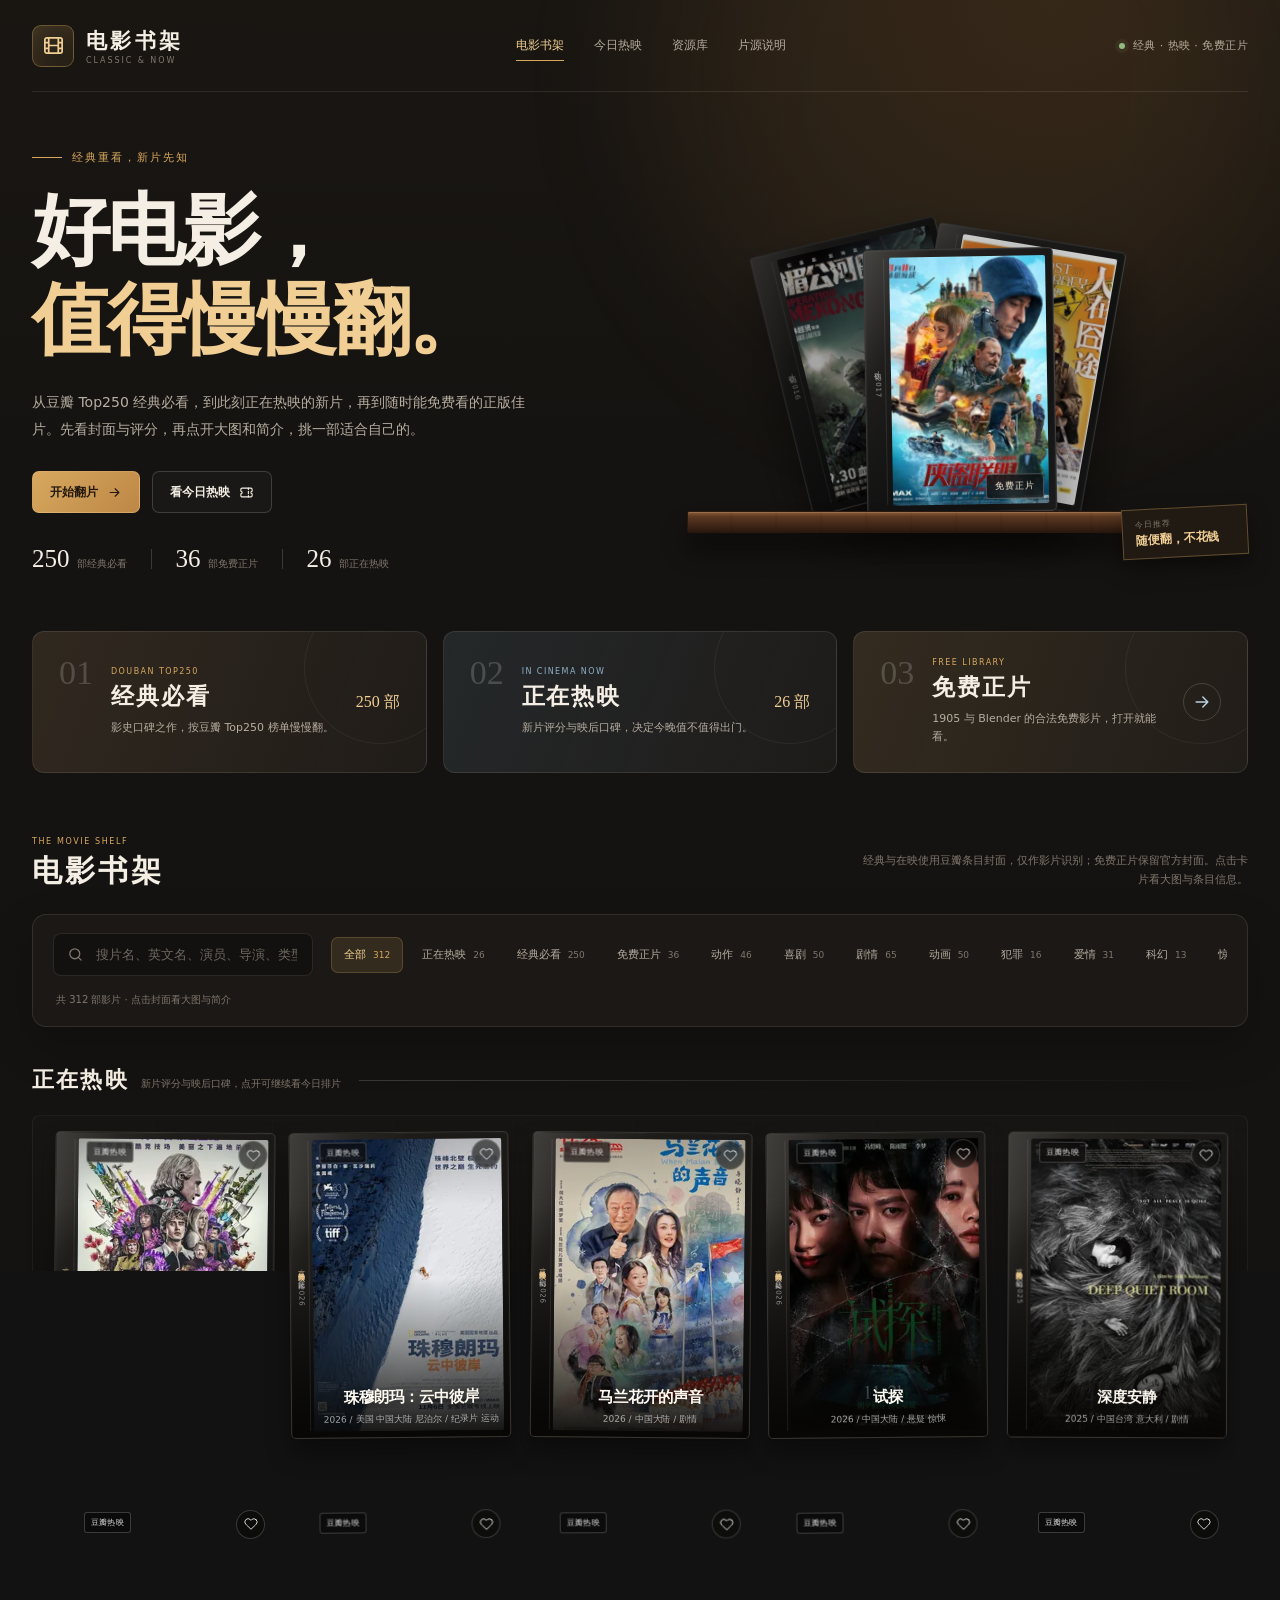
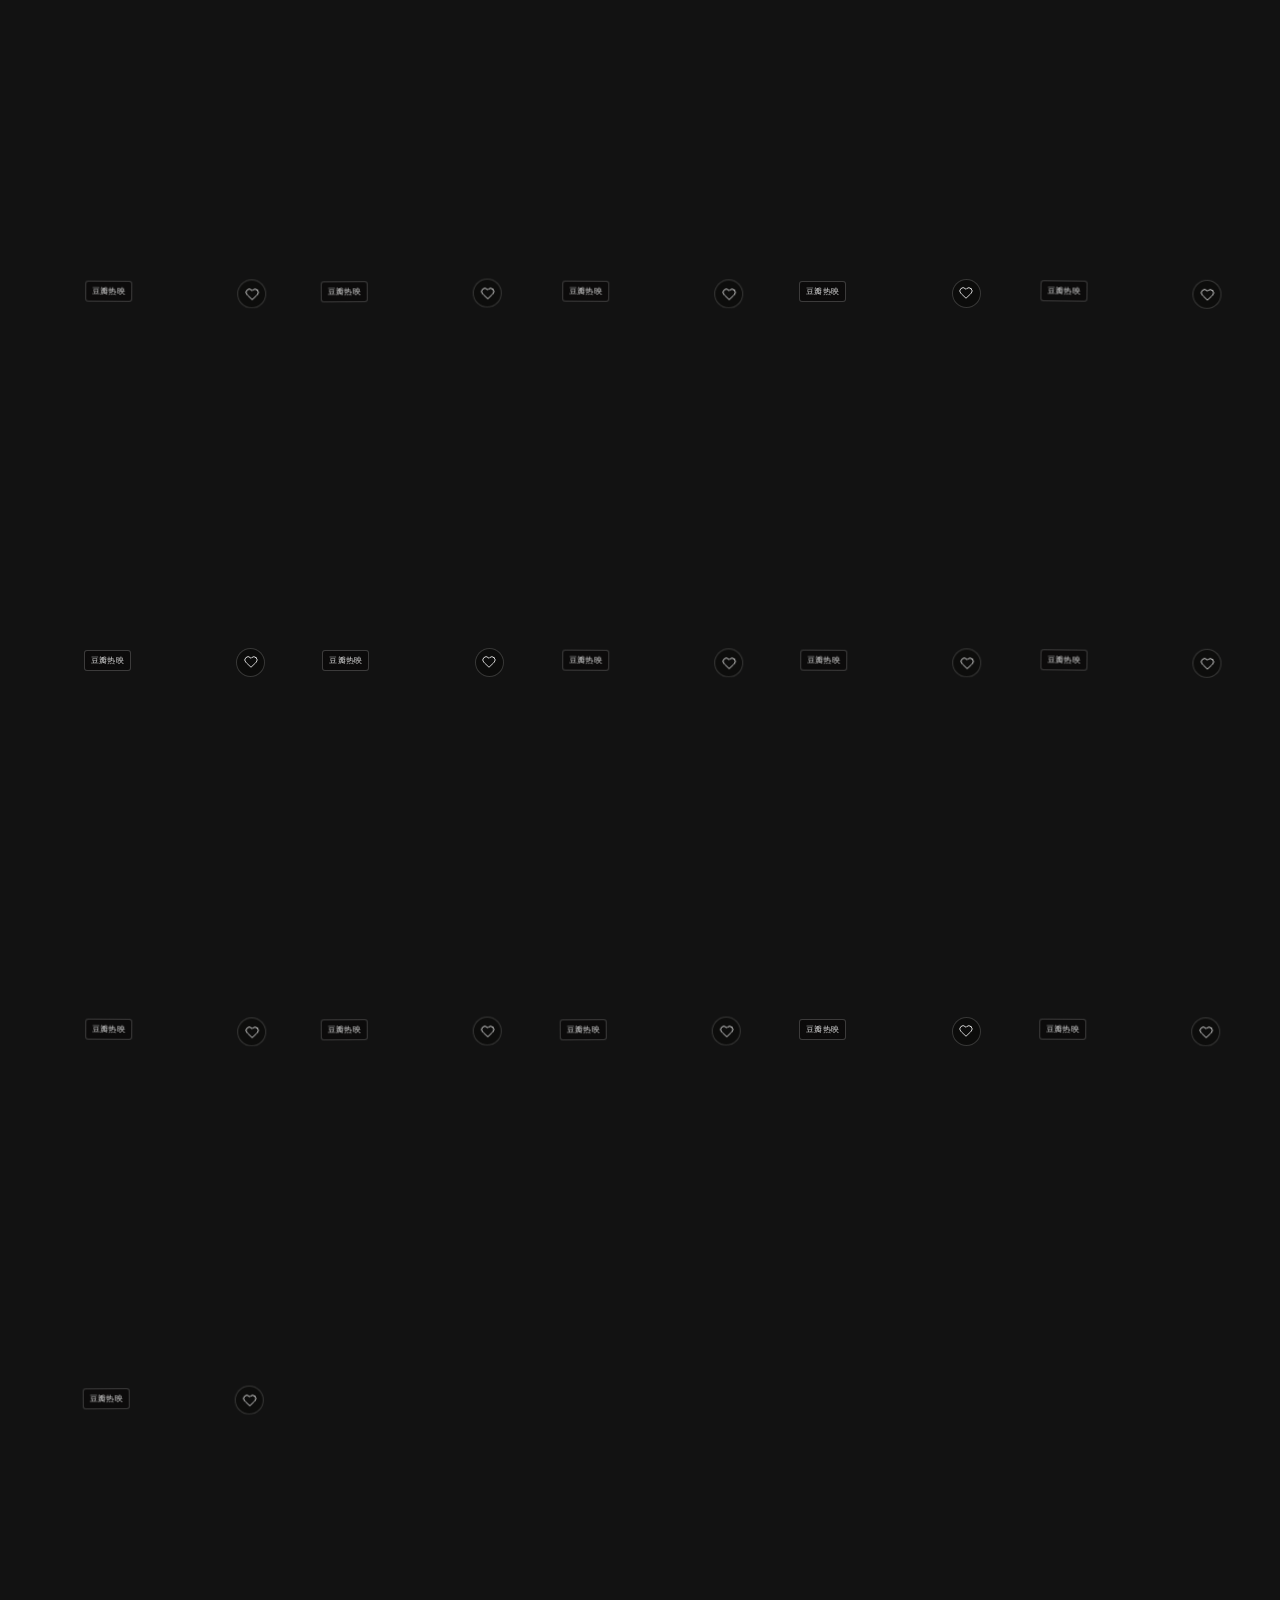
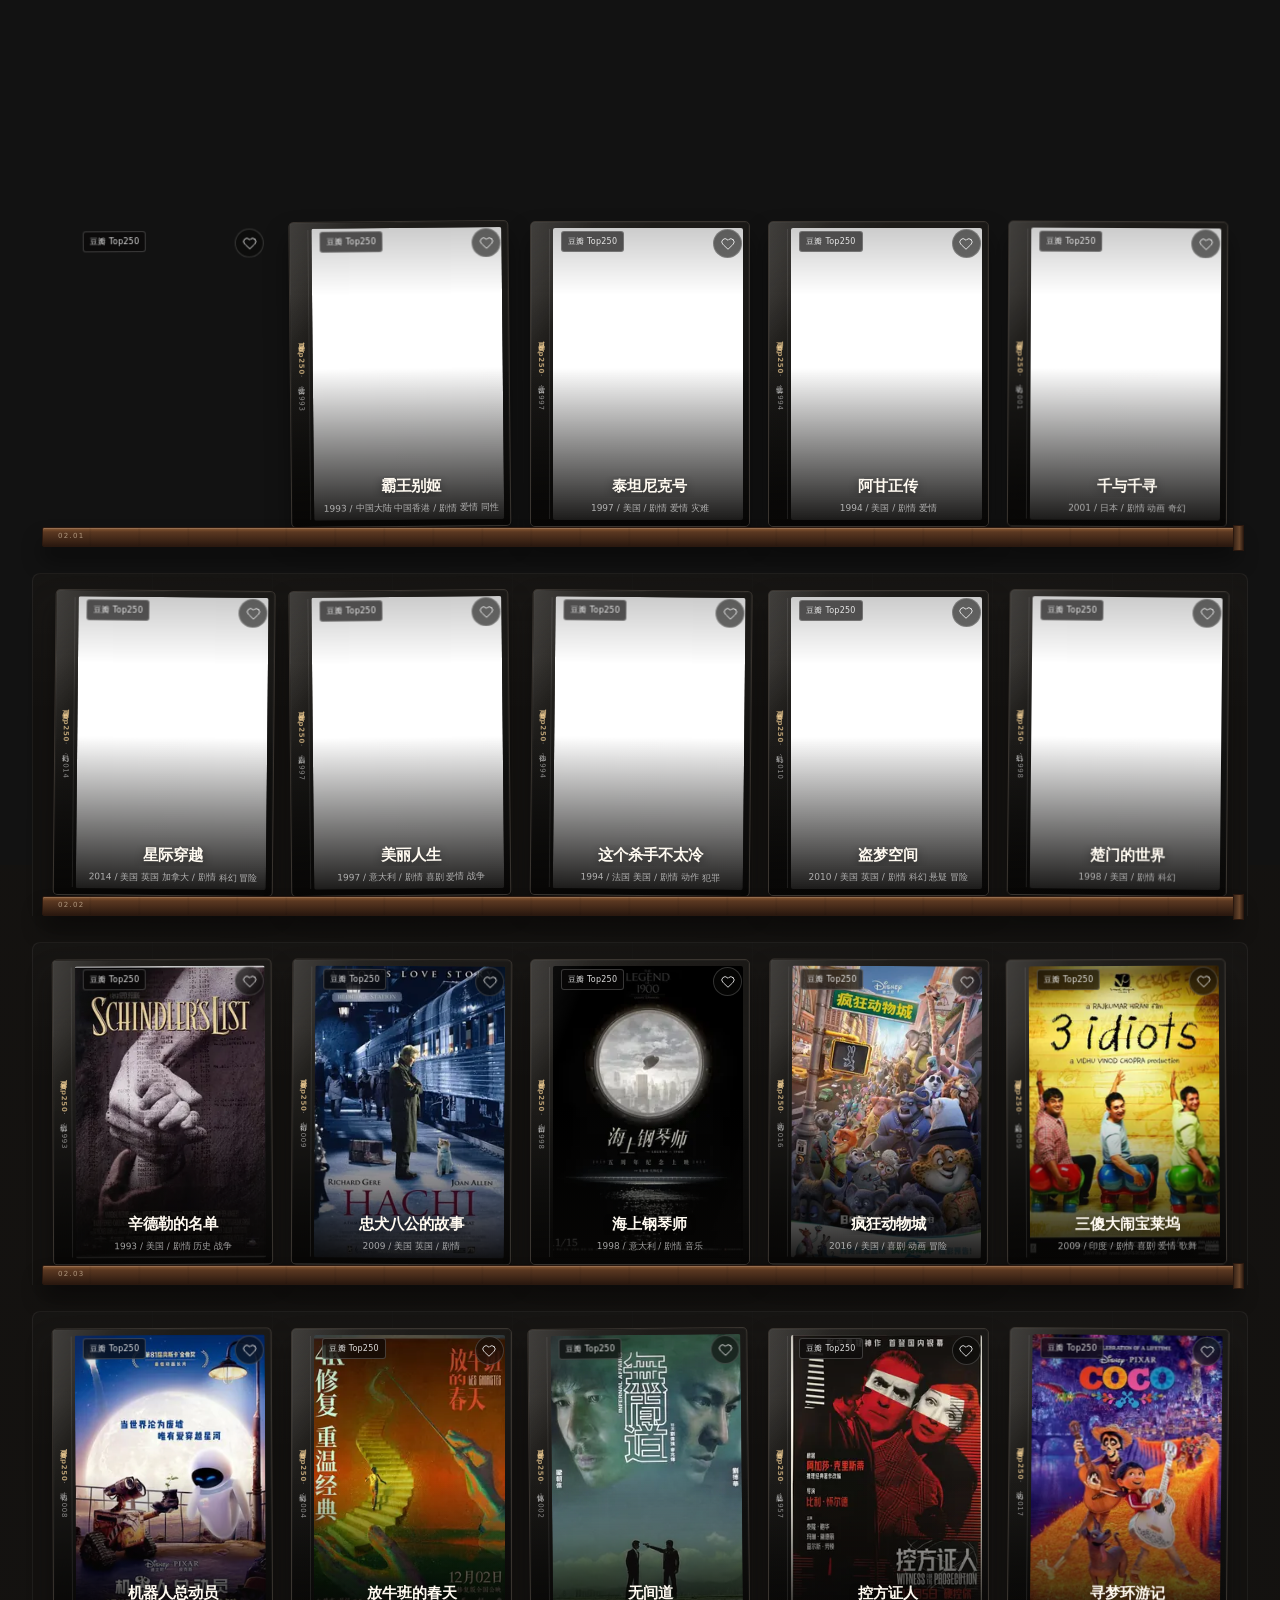
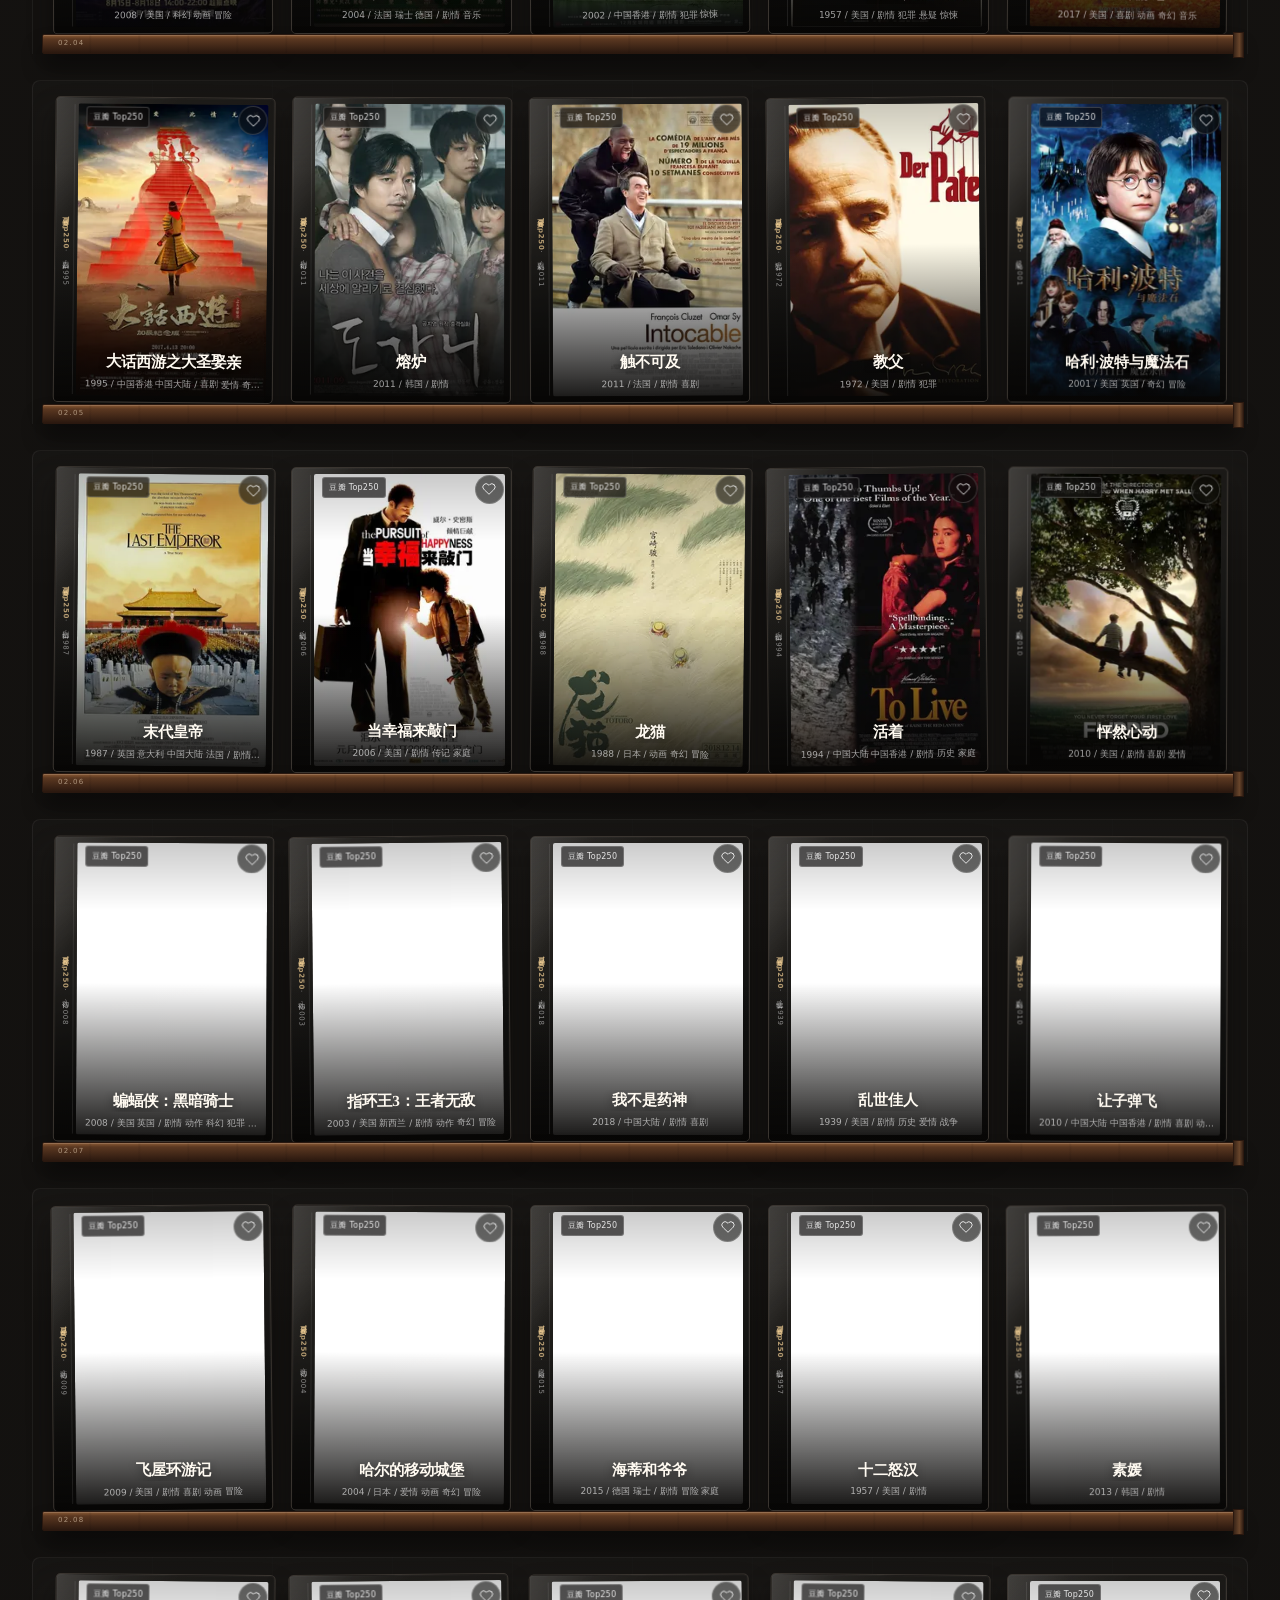
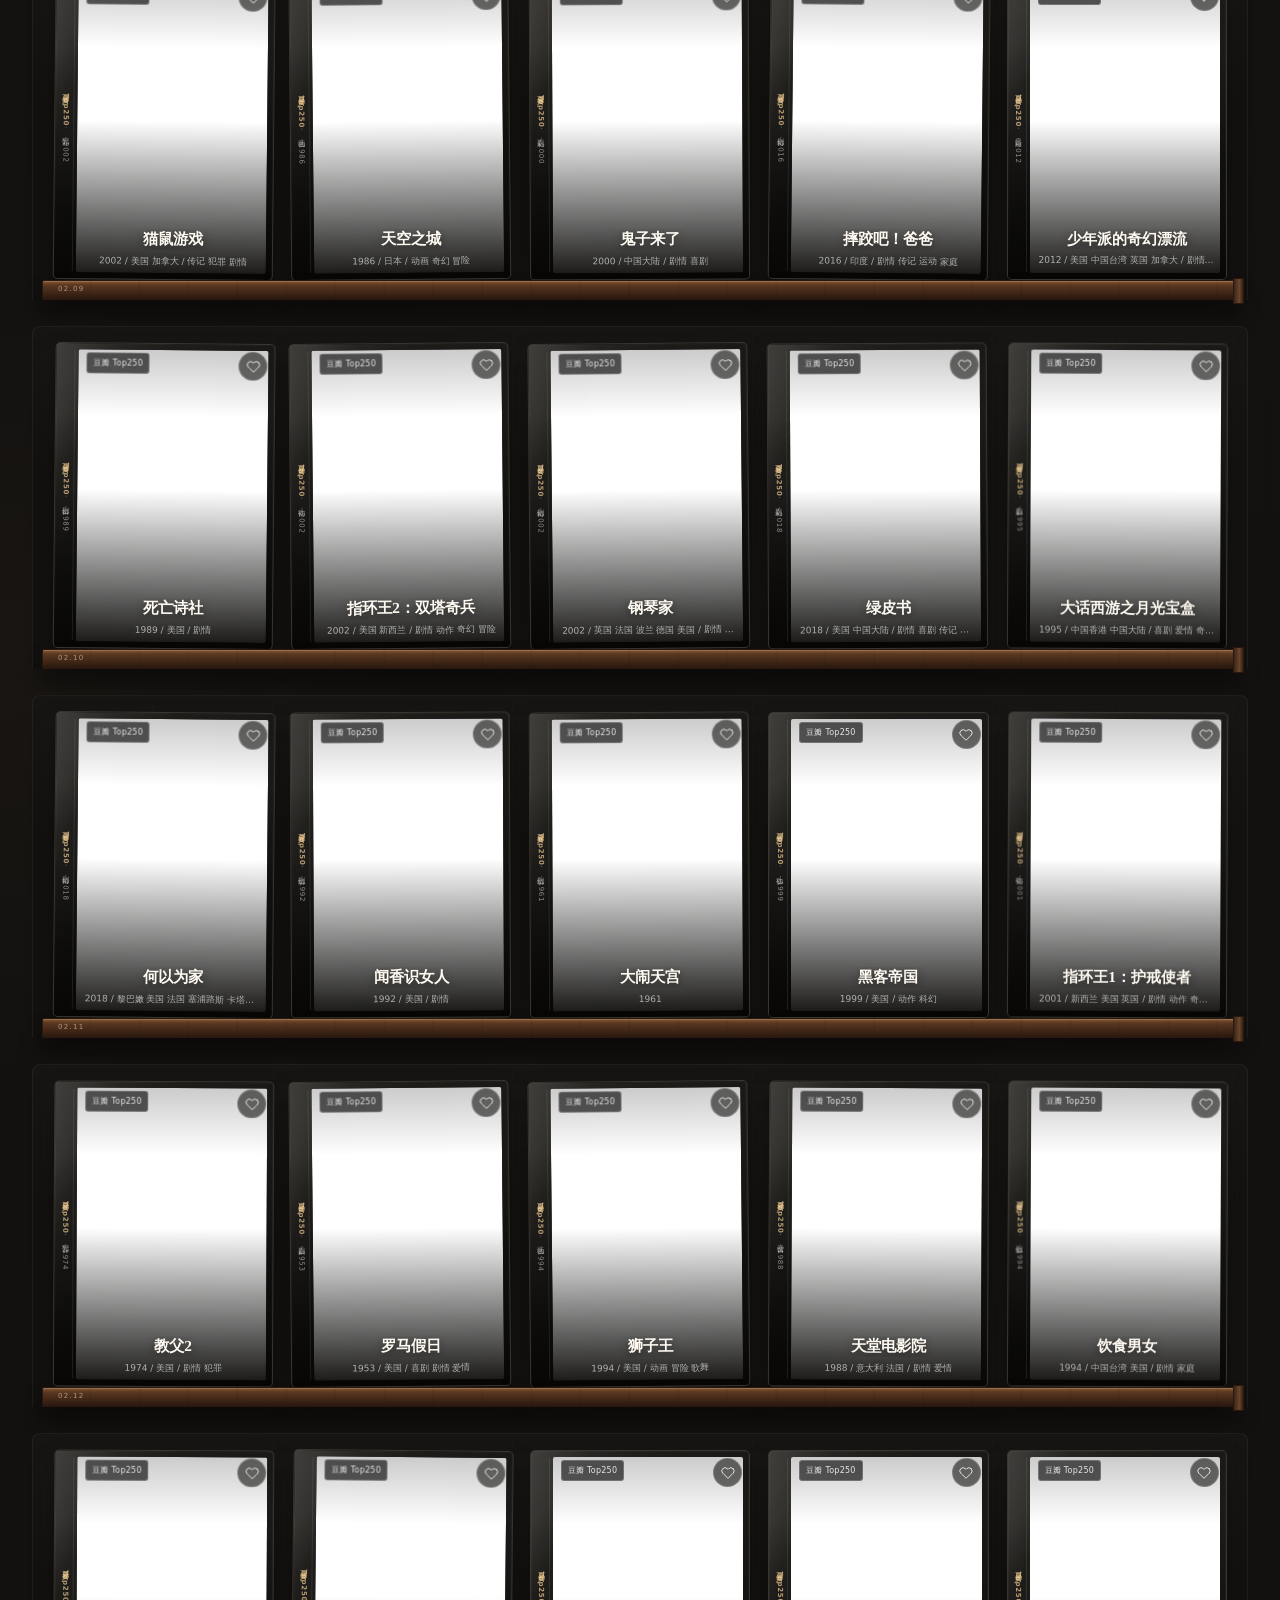
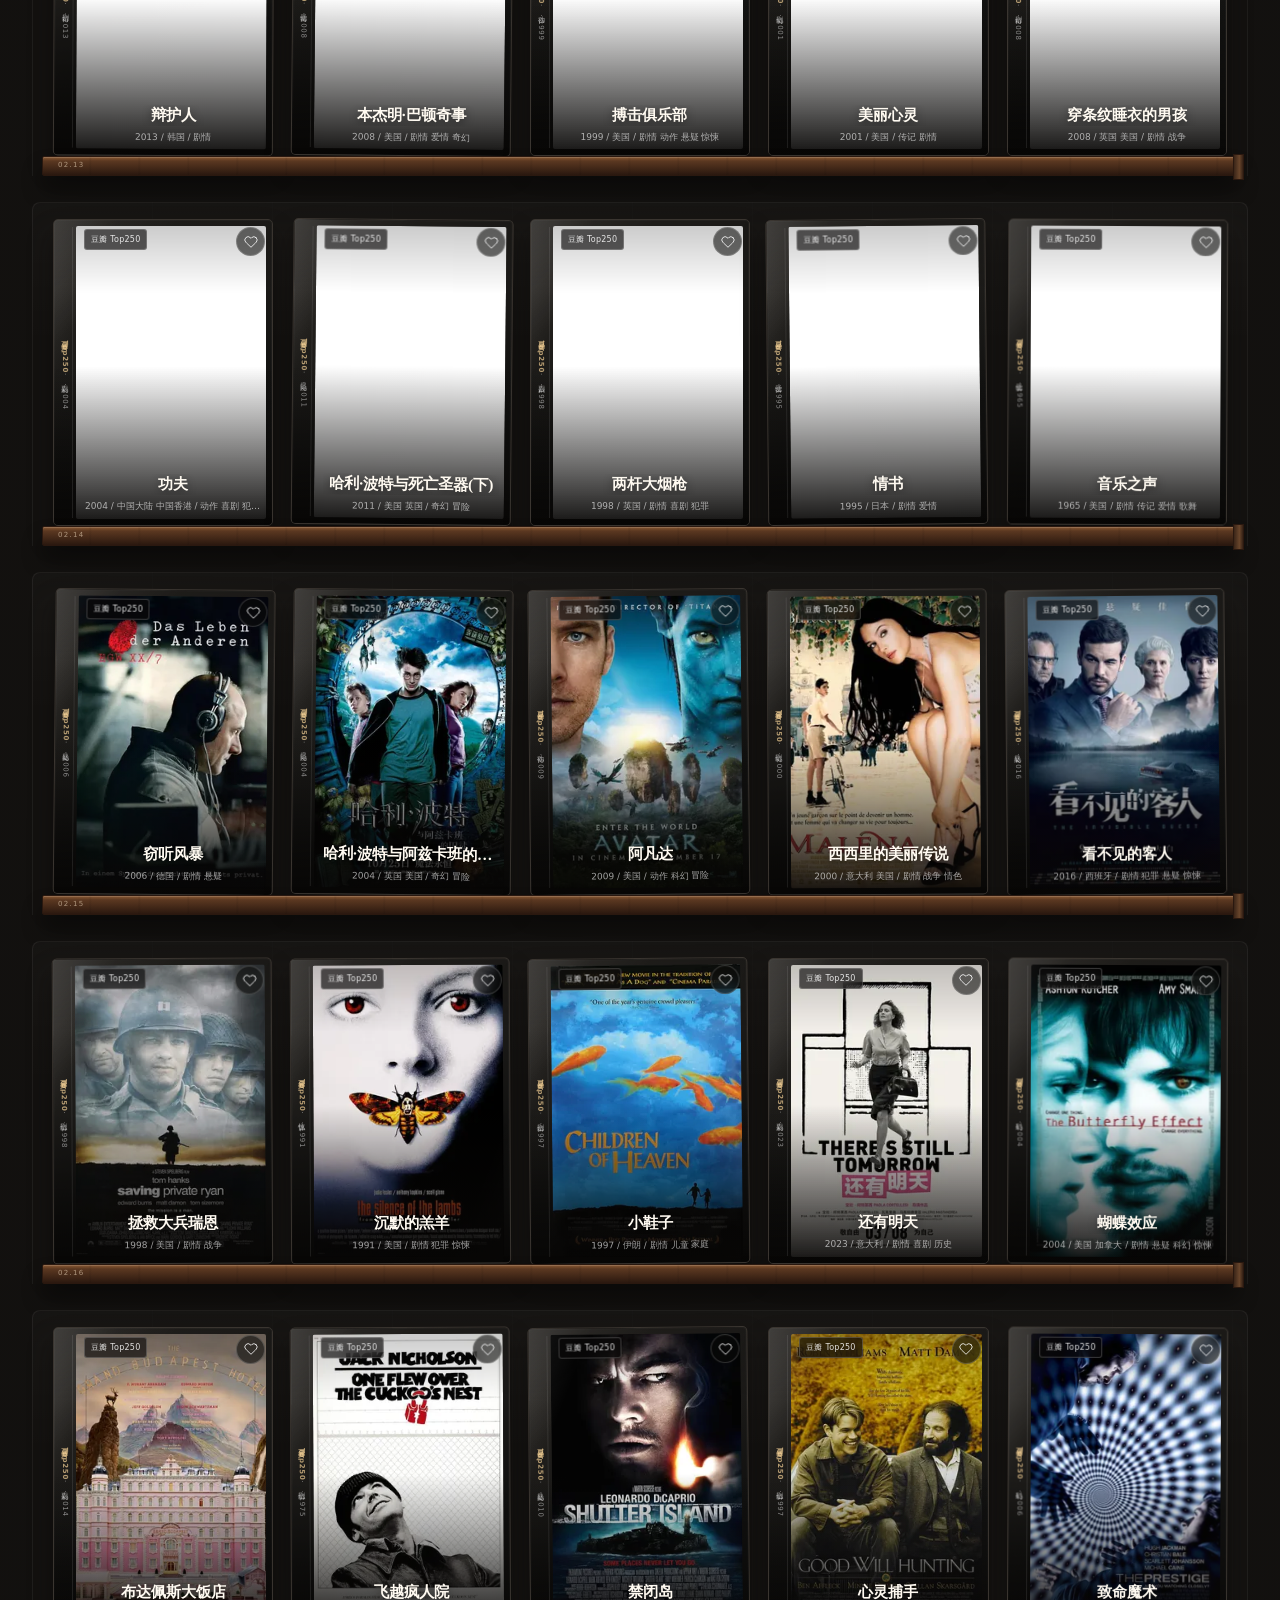
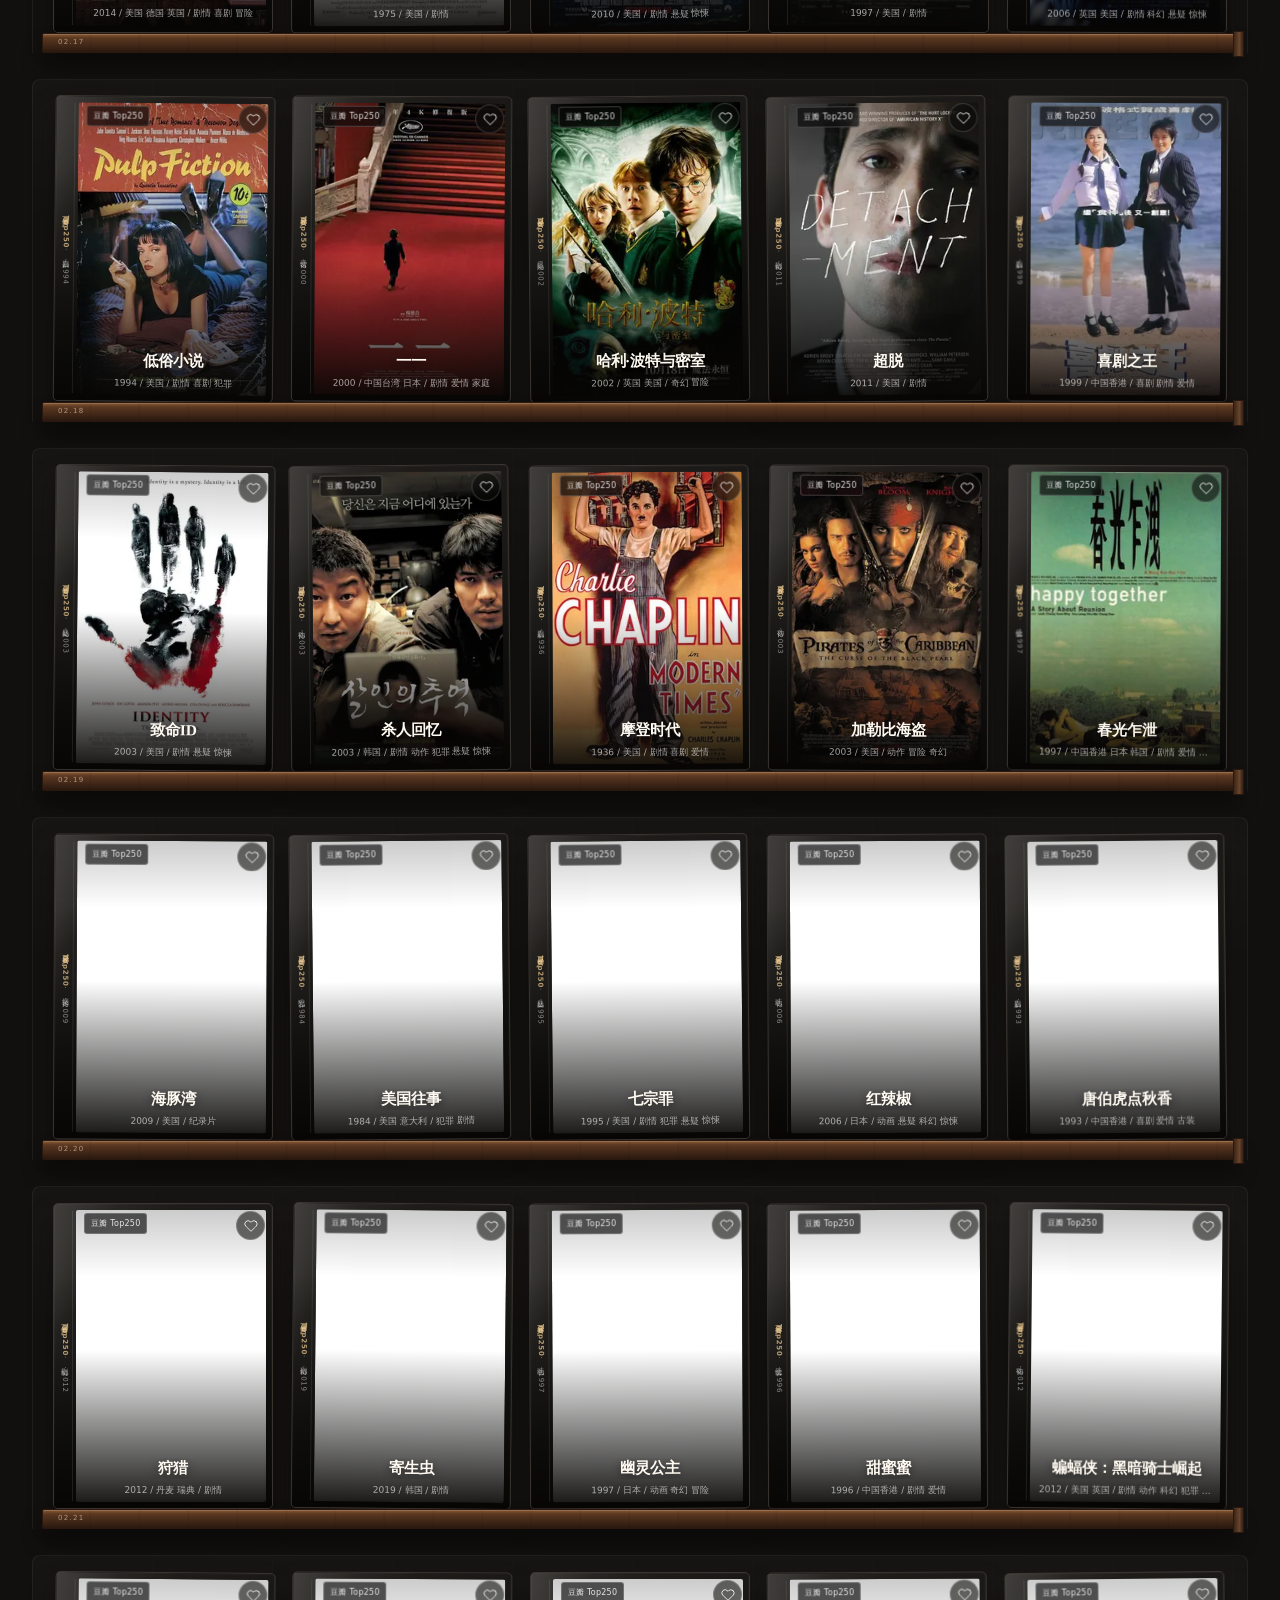
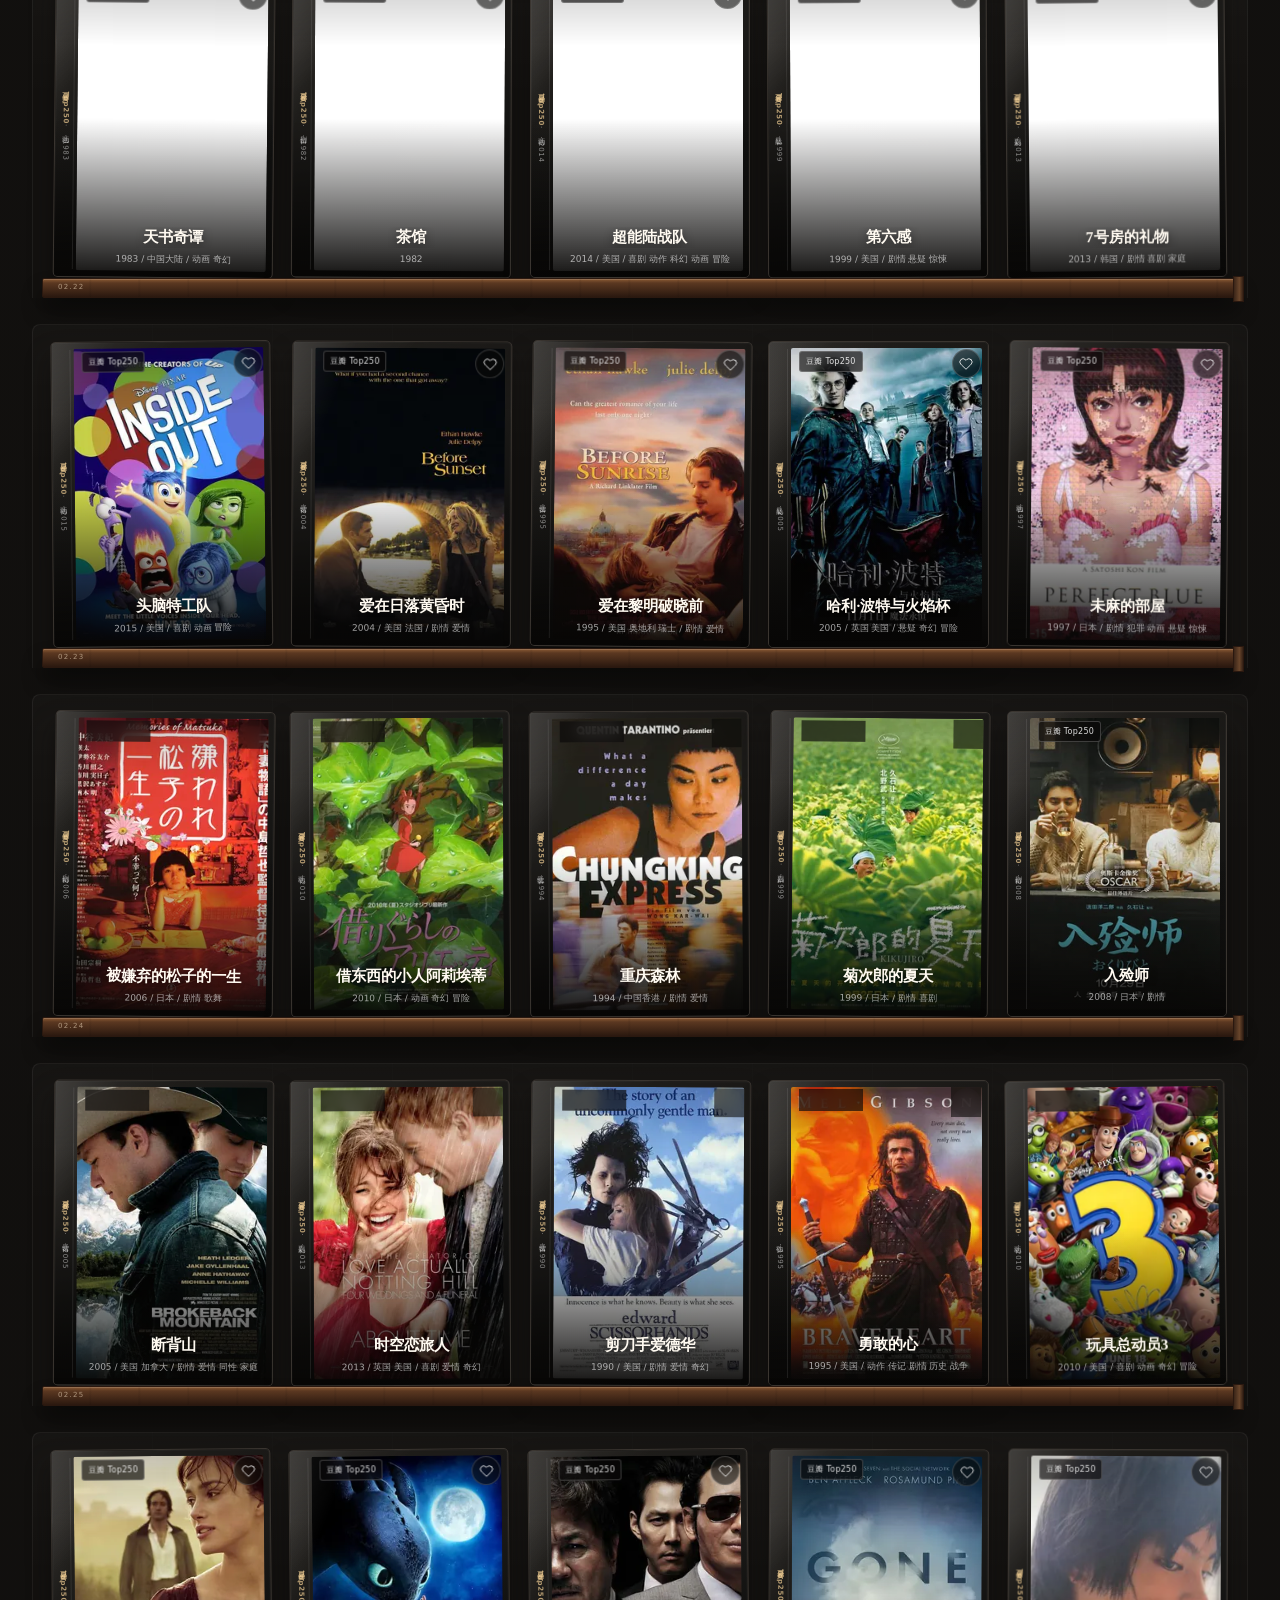
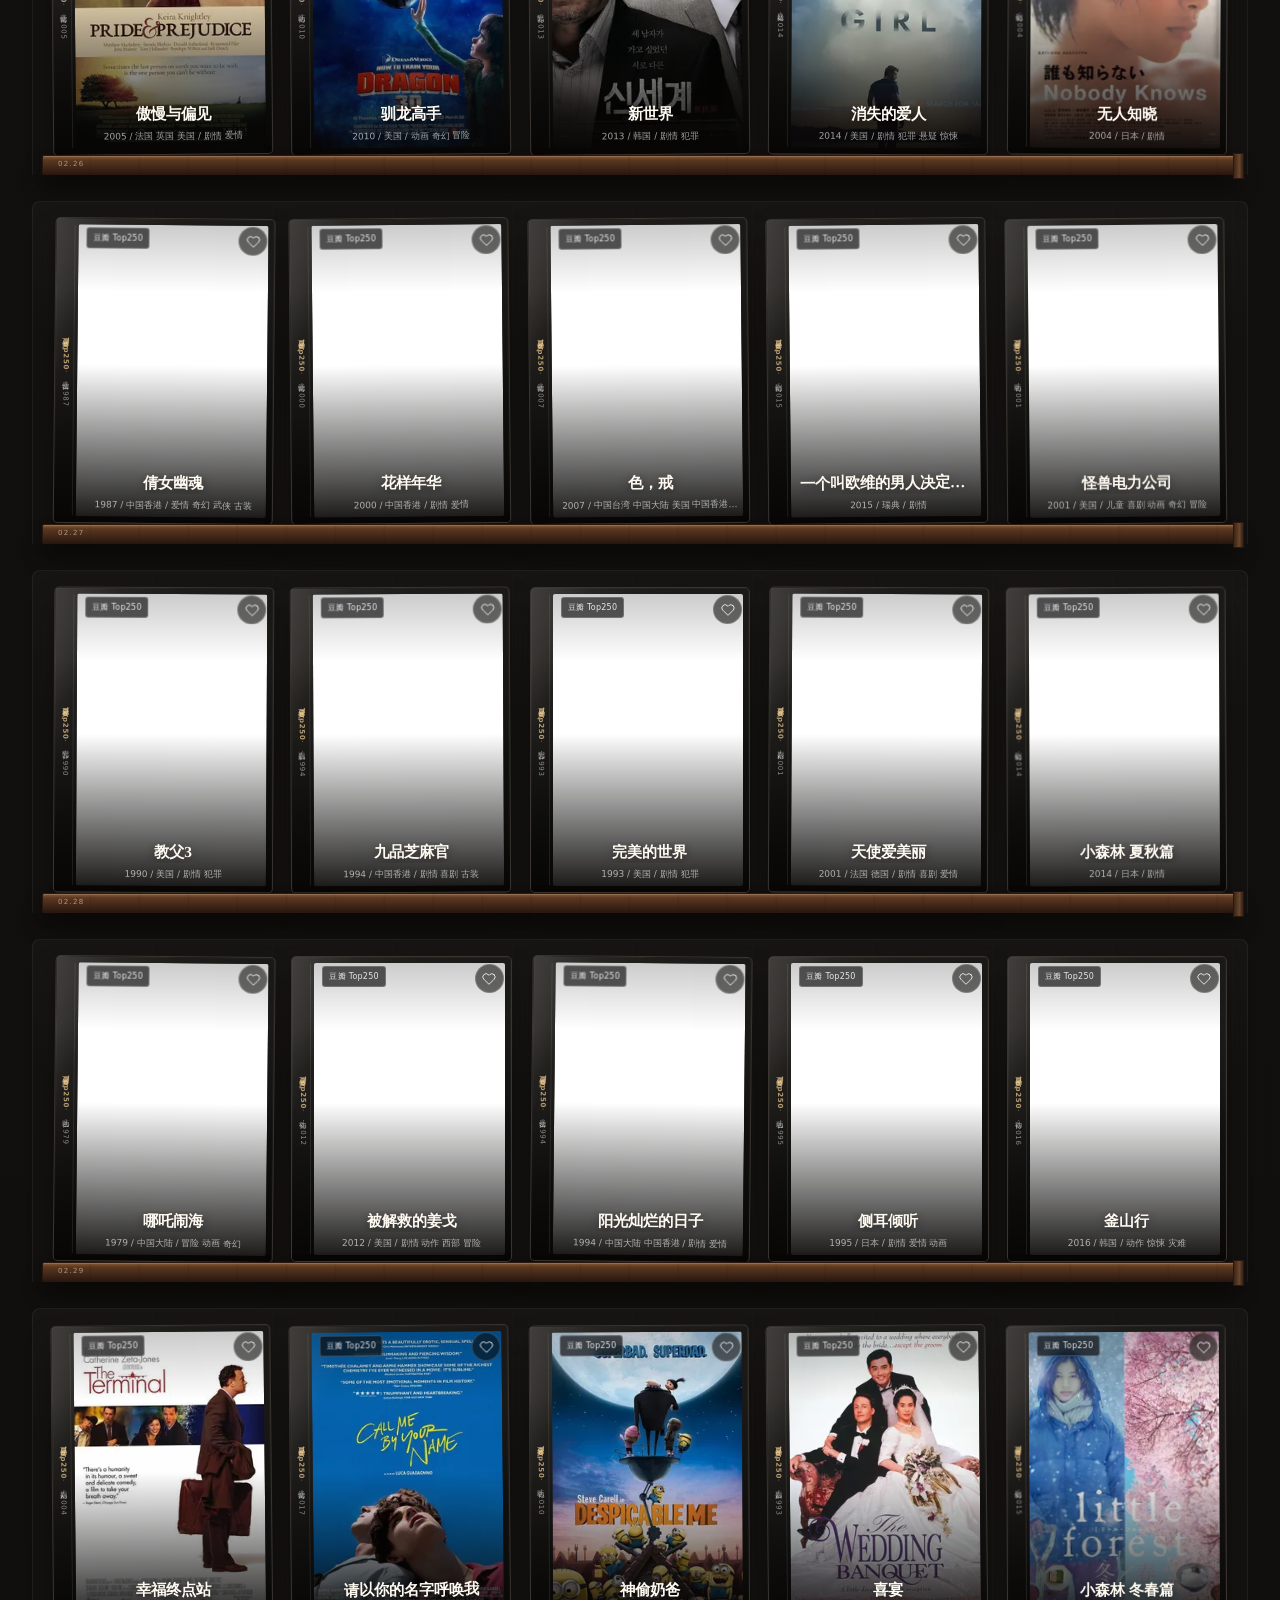
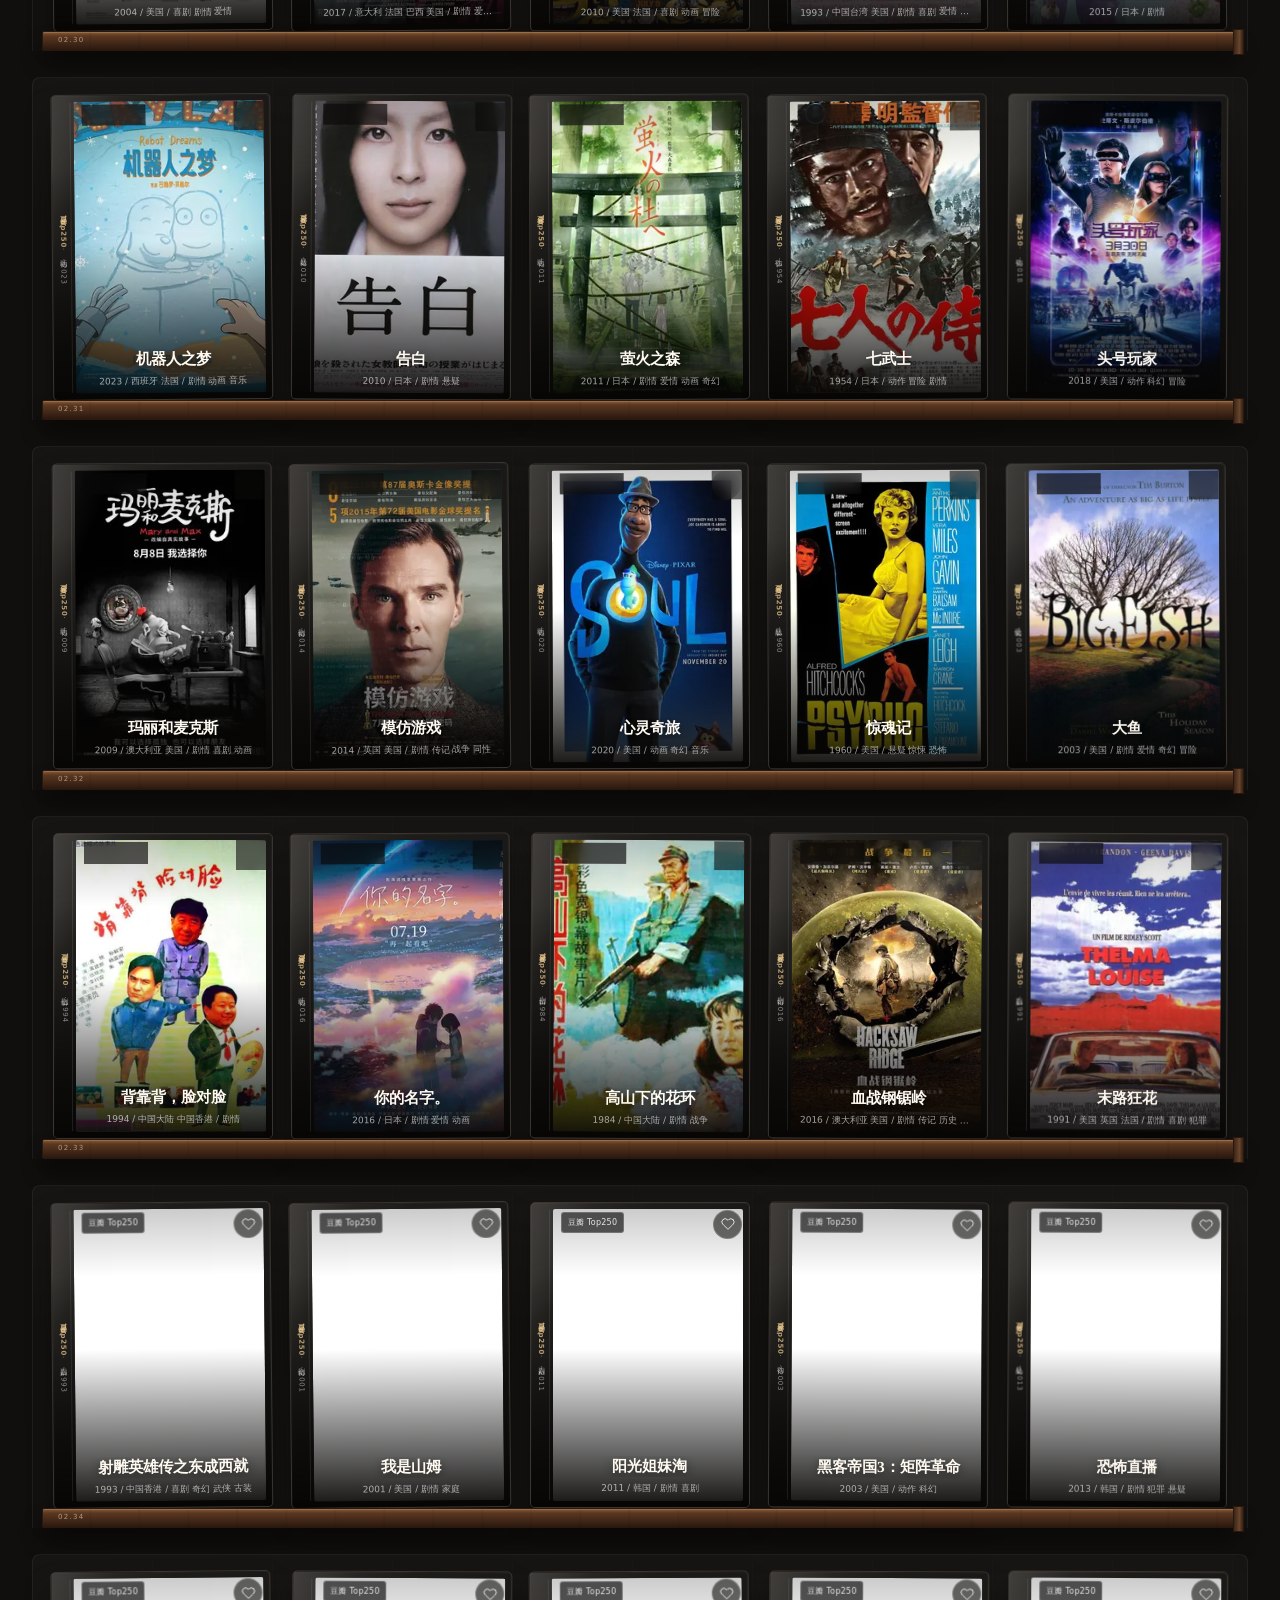
==== commit 28241e57: "增加正版获取与开放许可下载来源" ====
--- a/index.html
+++ b/index.html
@@ -54,7 +54,7 @@
     <nav class="main-nav" aria-label="主导航">
       <a class="is-active" href="#library">电影书架</a>
       <a href="today/">今日热映</a>
-      <a href="resources/?v=20261127q">资源库</a>
+      <a href="resources/?v=20261127r">资源库</a>
       <a href="#about">片源说明</a>
     </nav>
     <div class="header-note"><span class="status-dot"></span>经典 · 热映 · 免费正片</div>
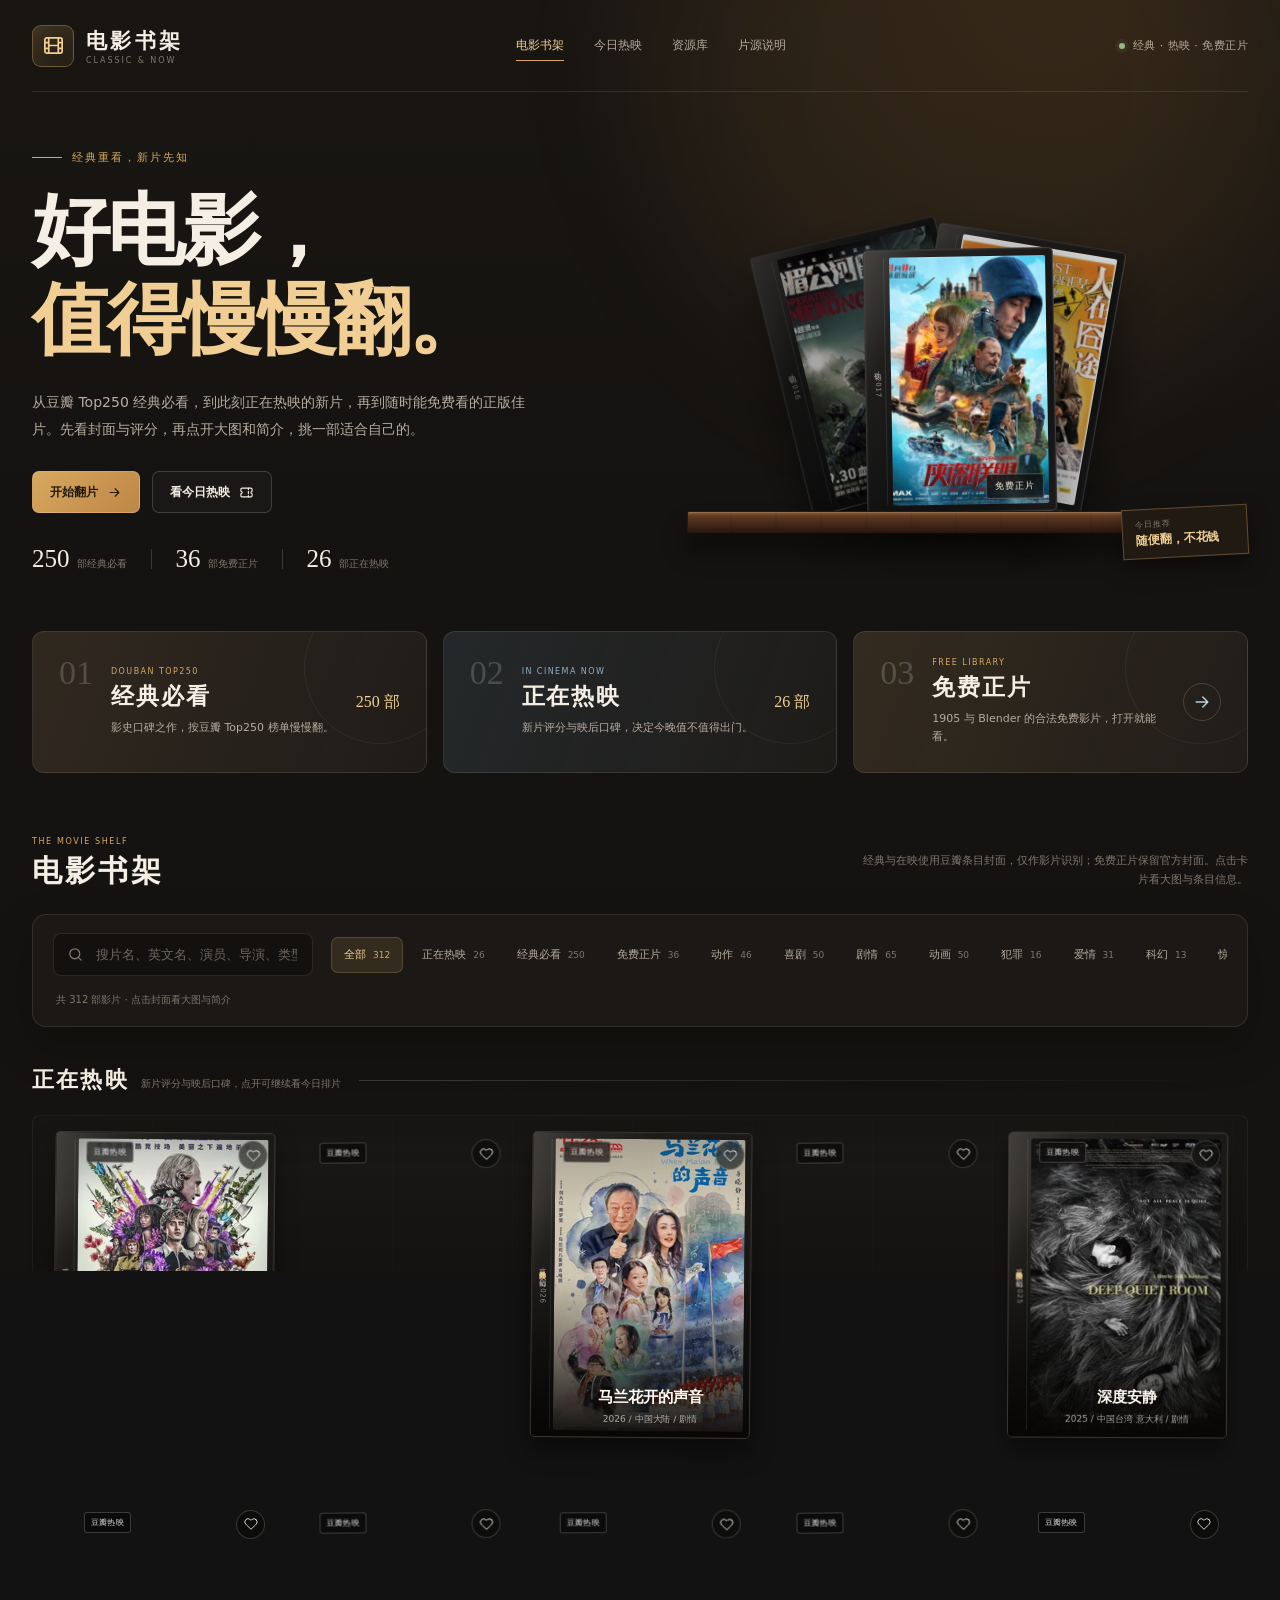
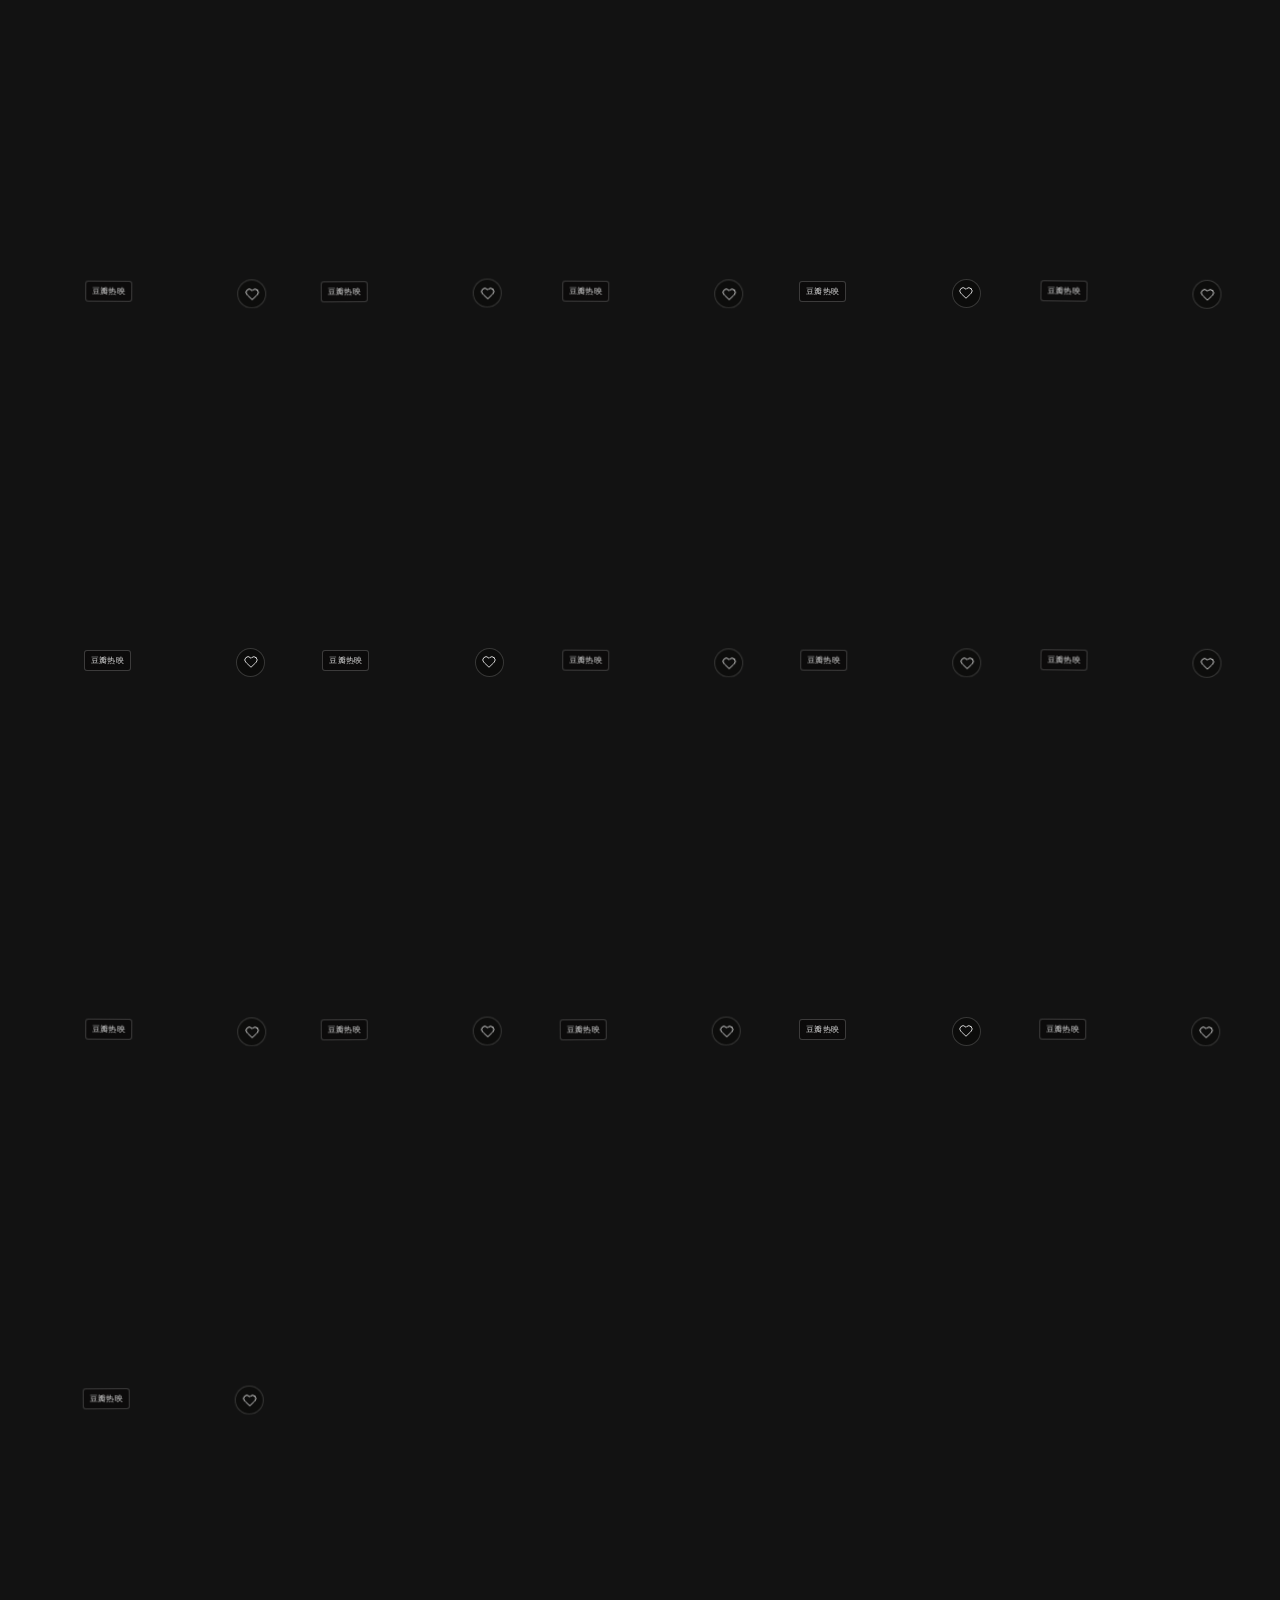
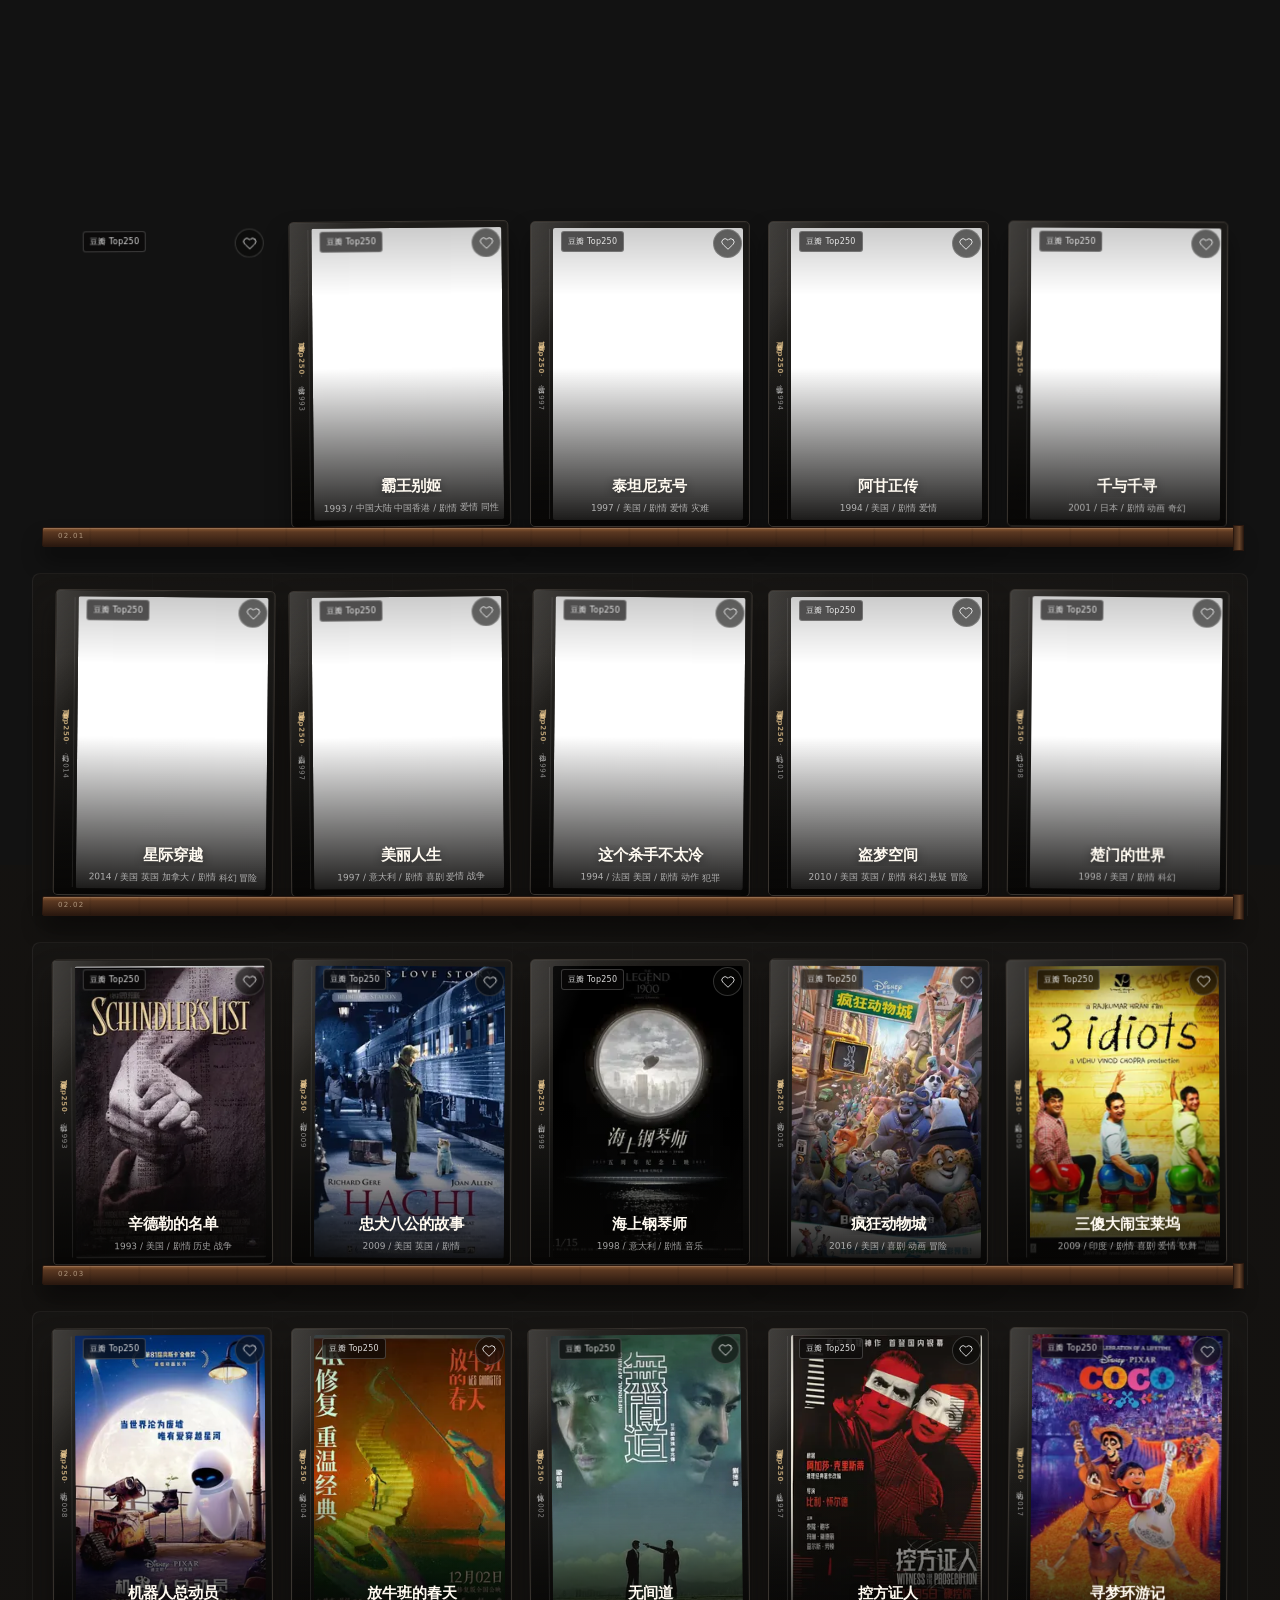
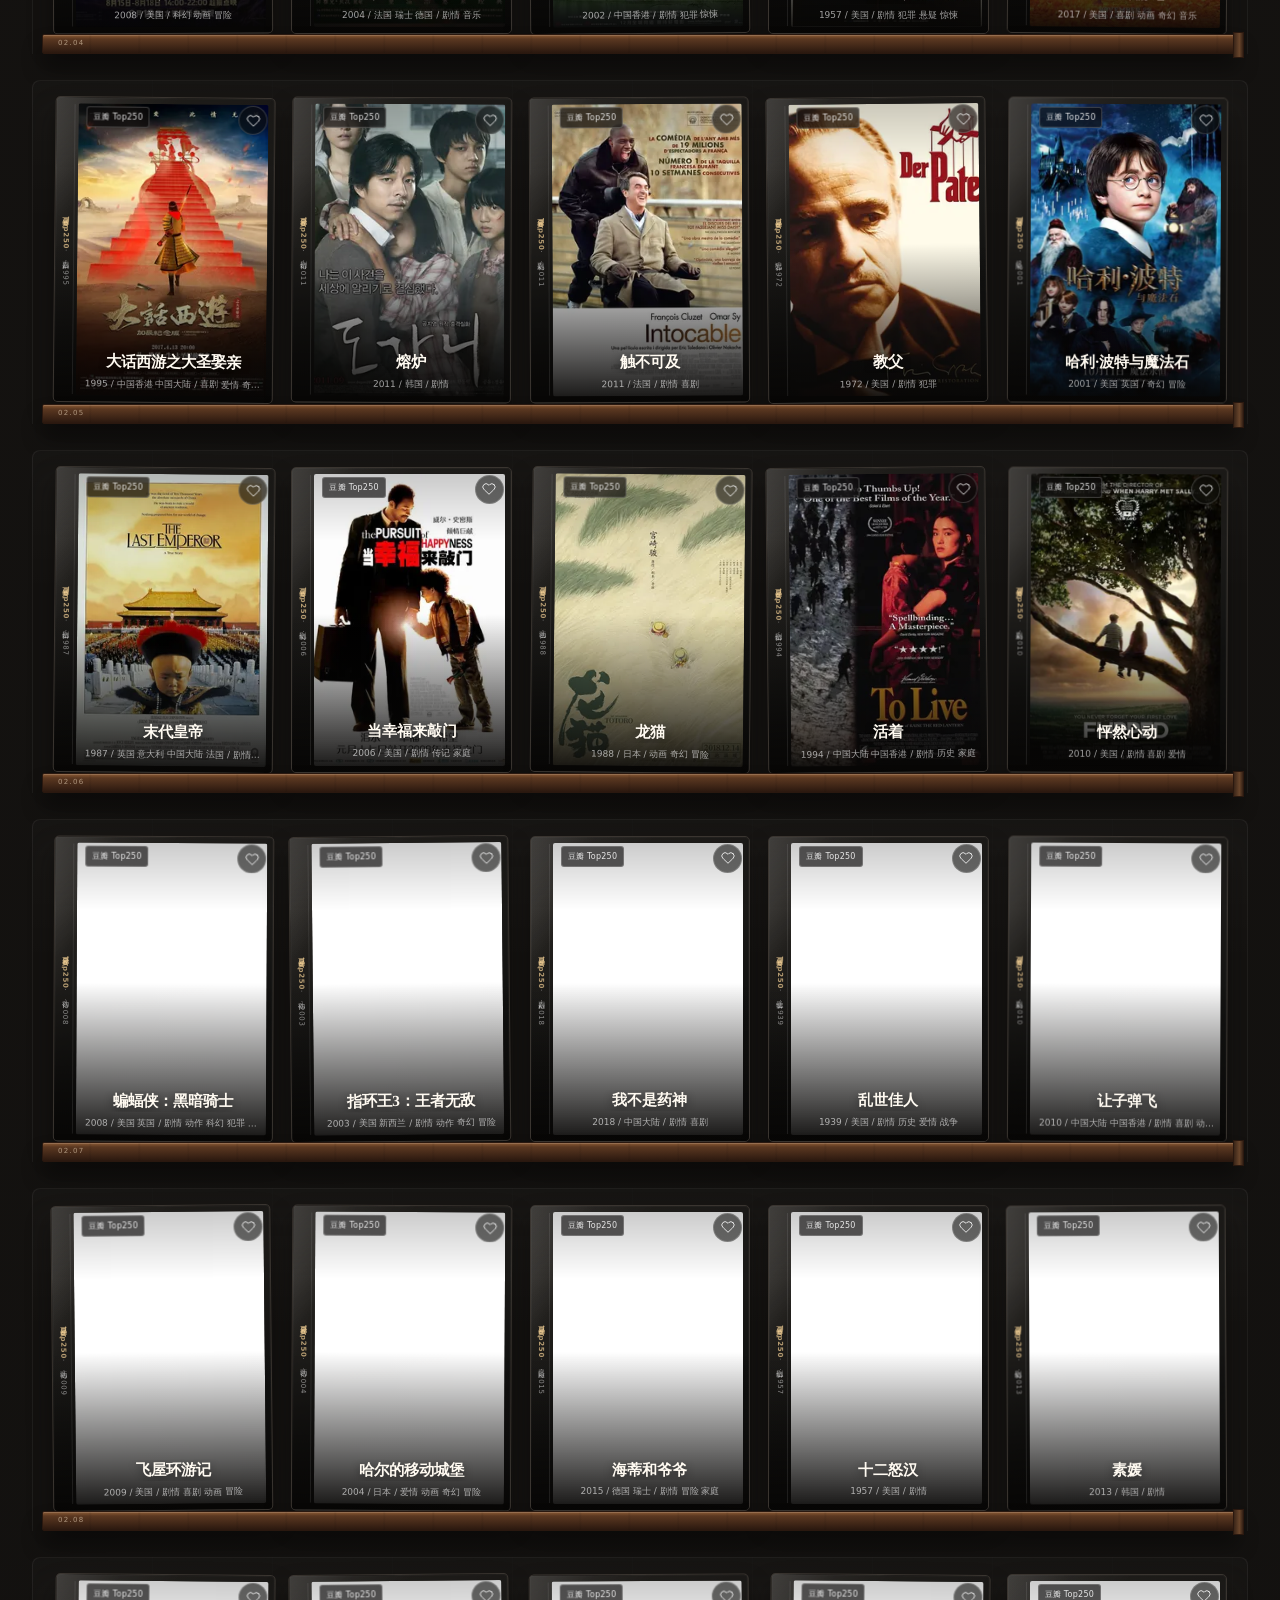
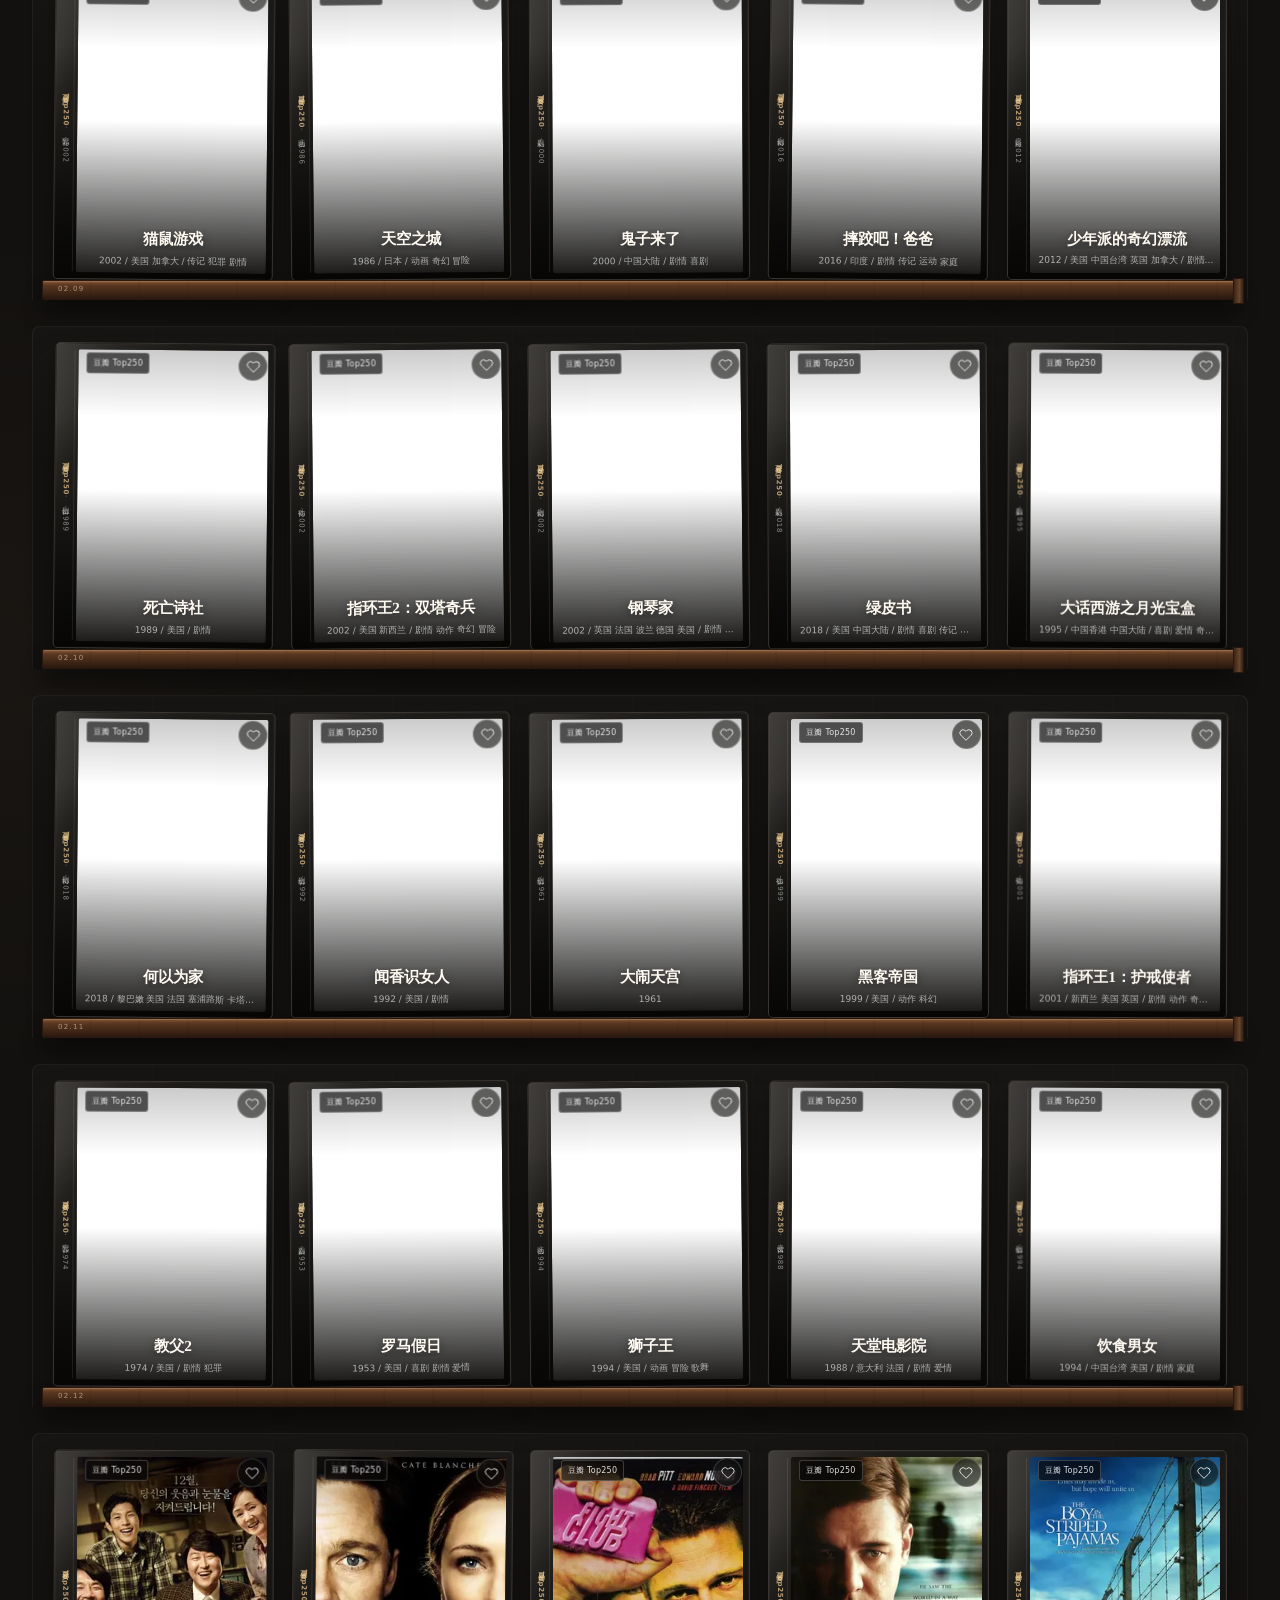
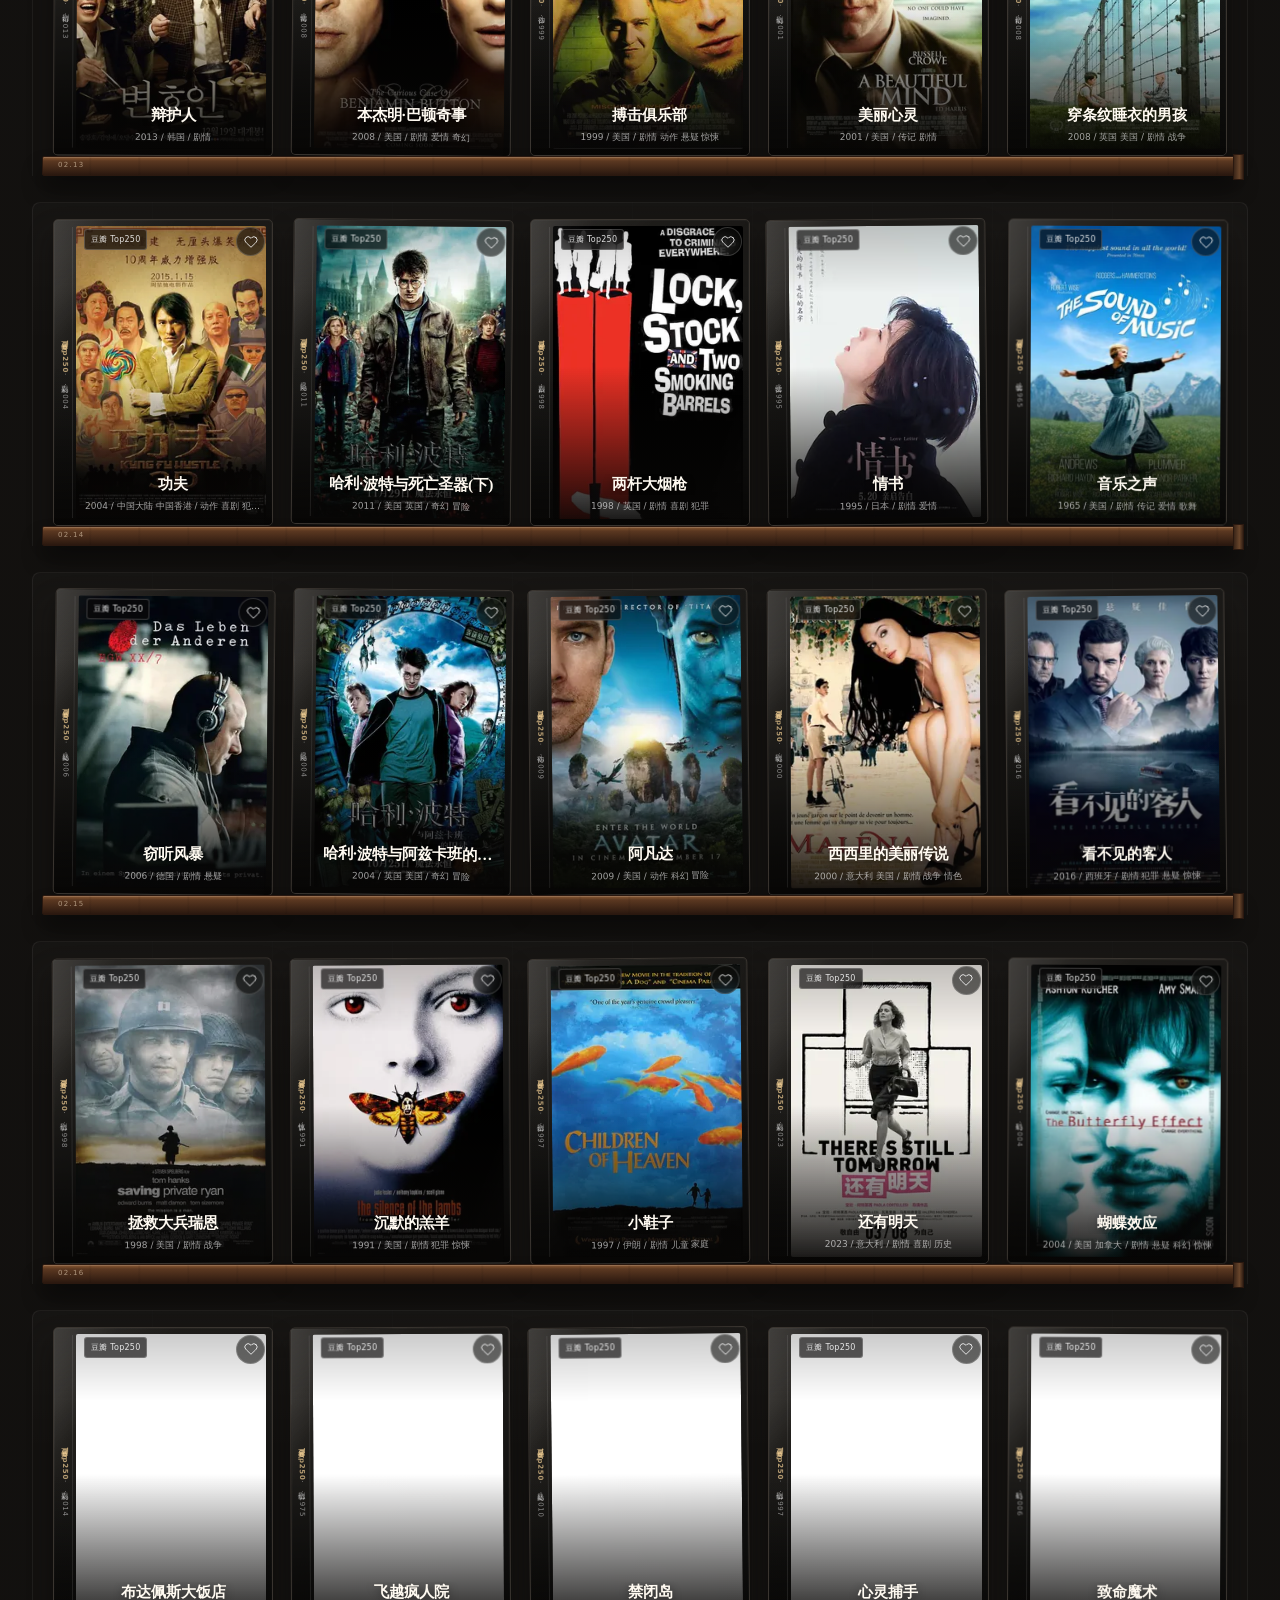
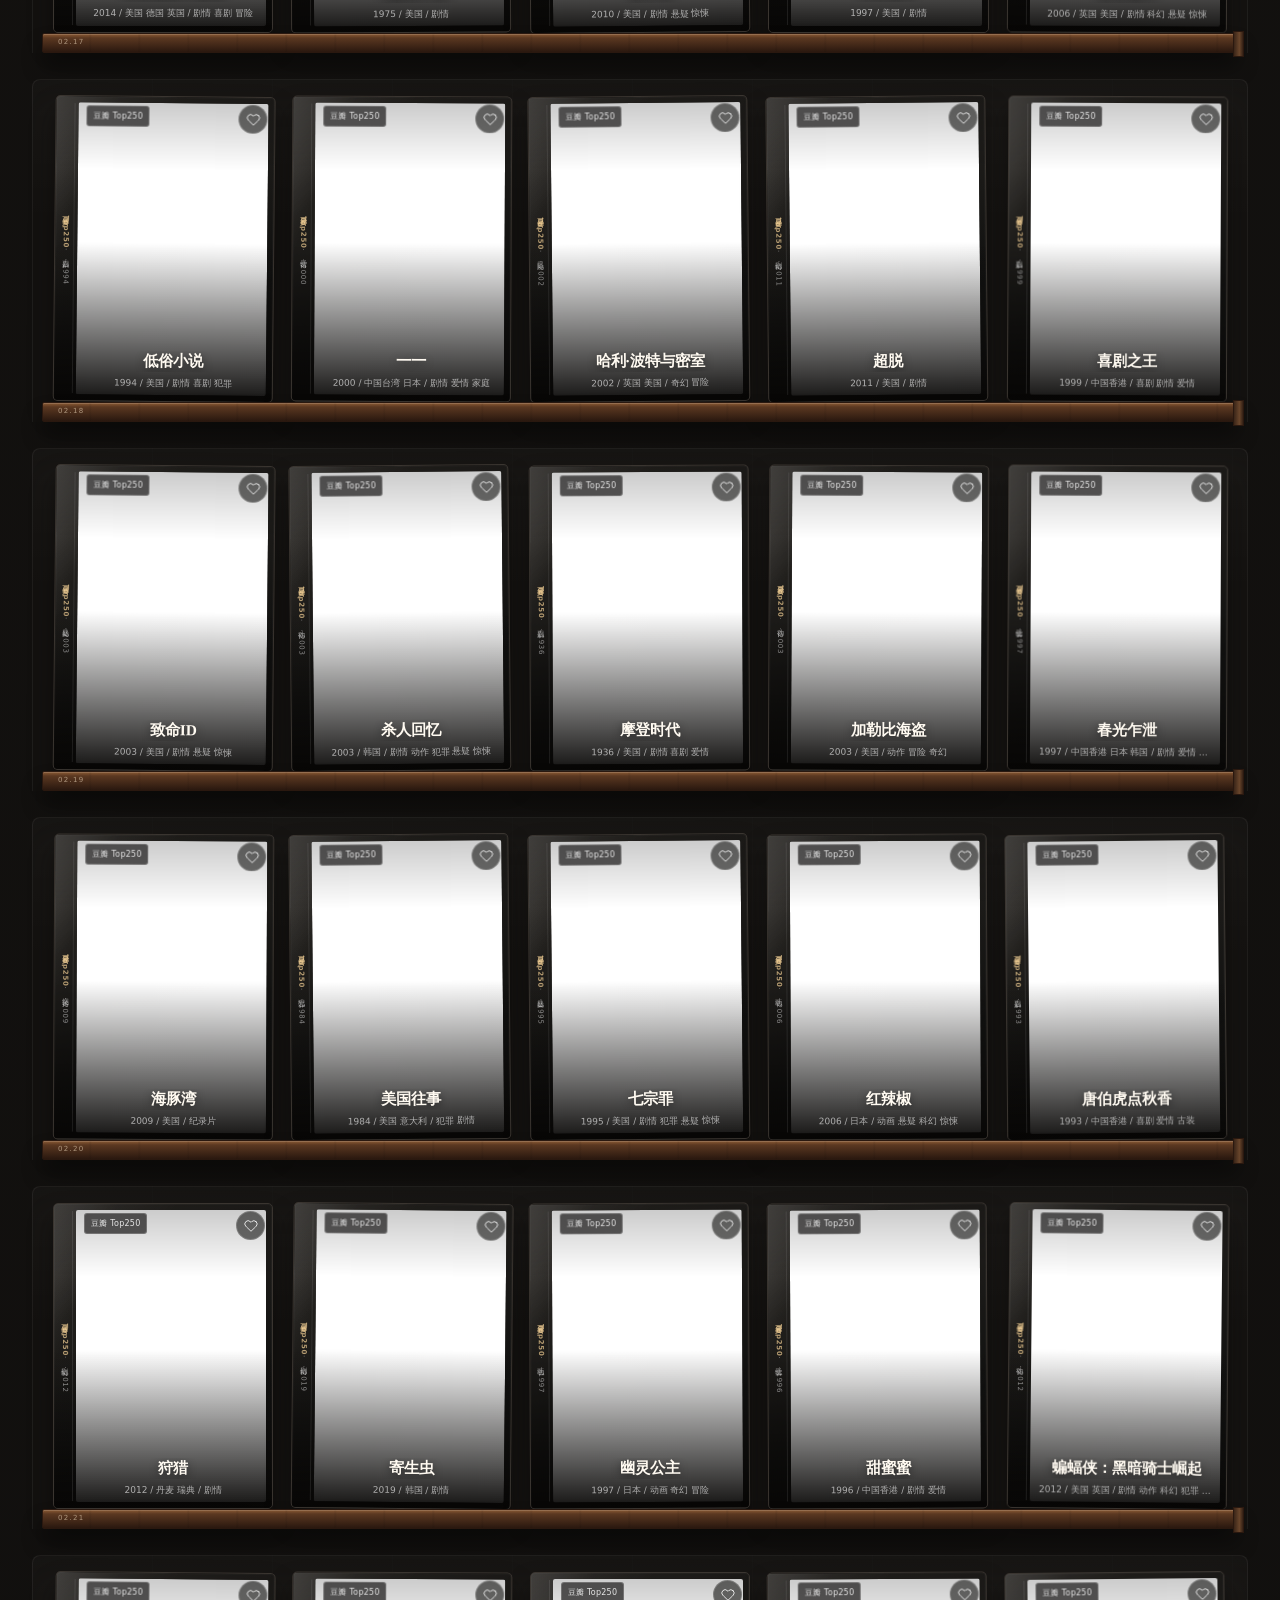
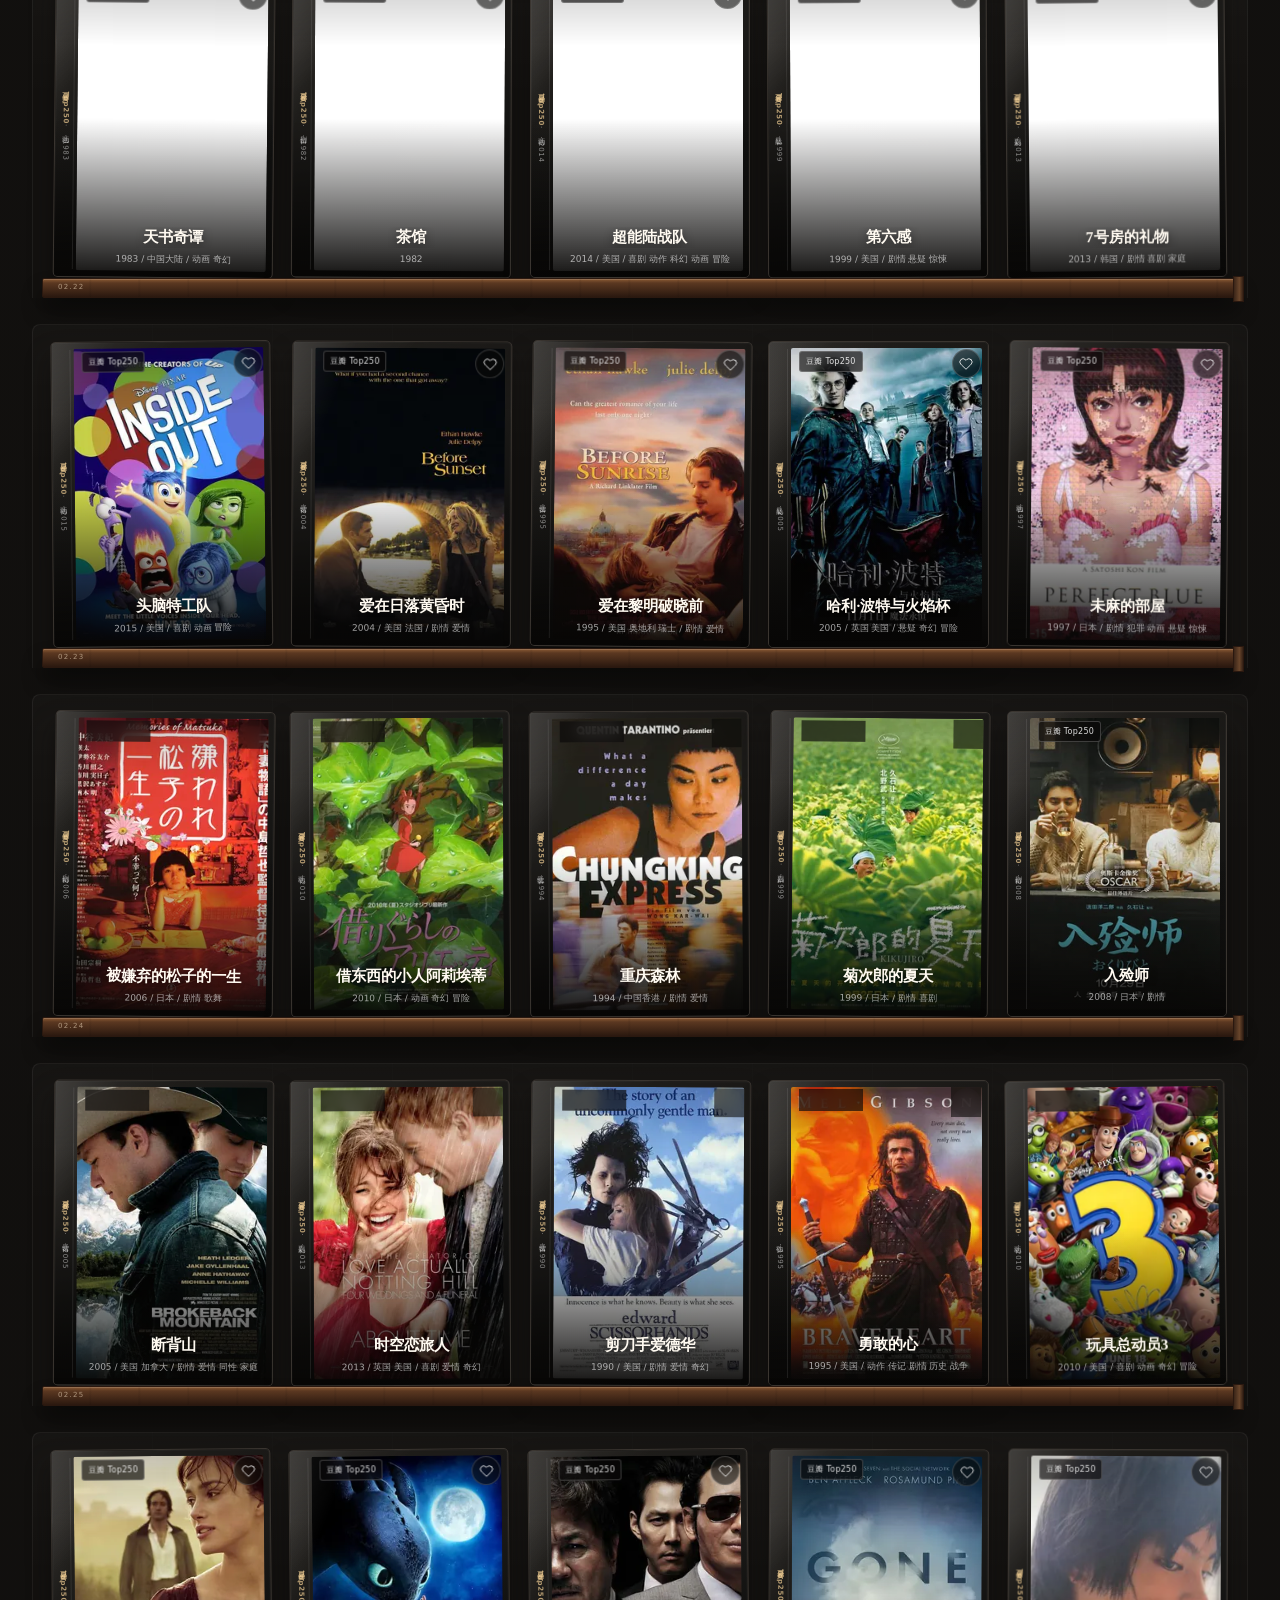
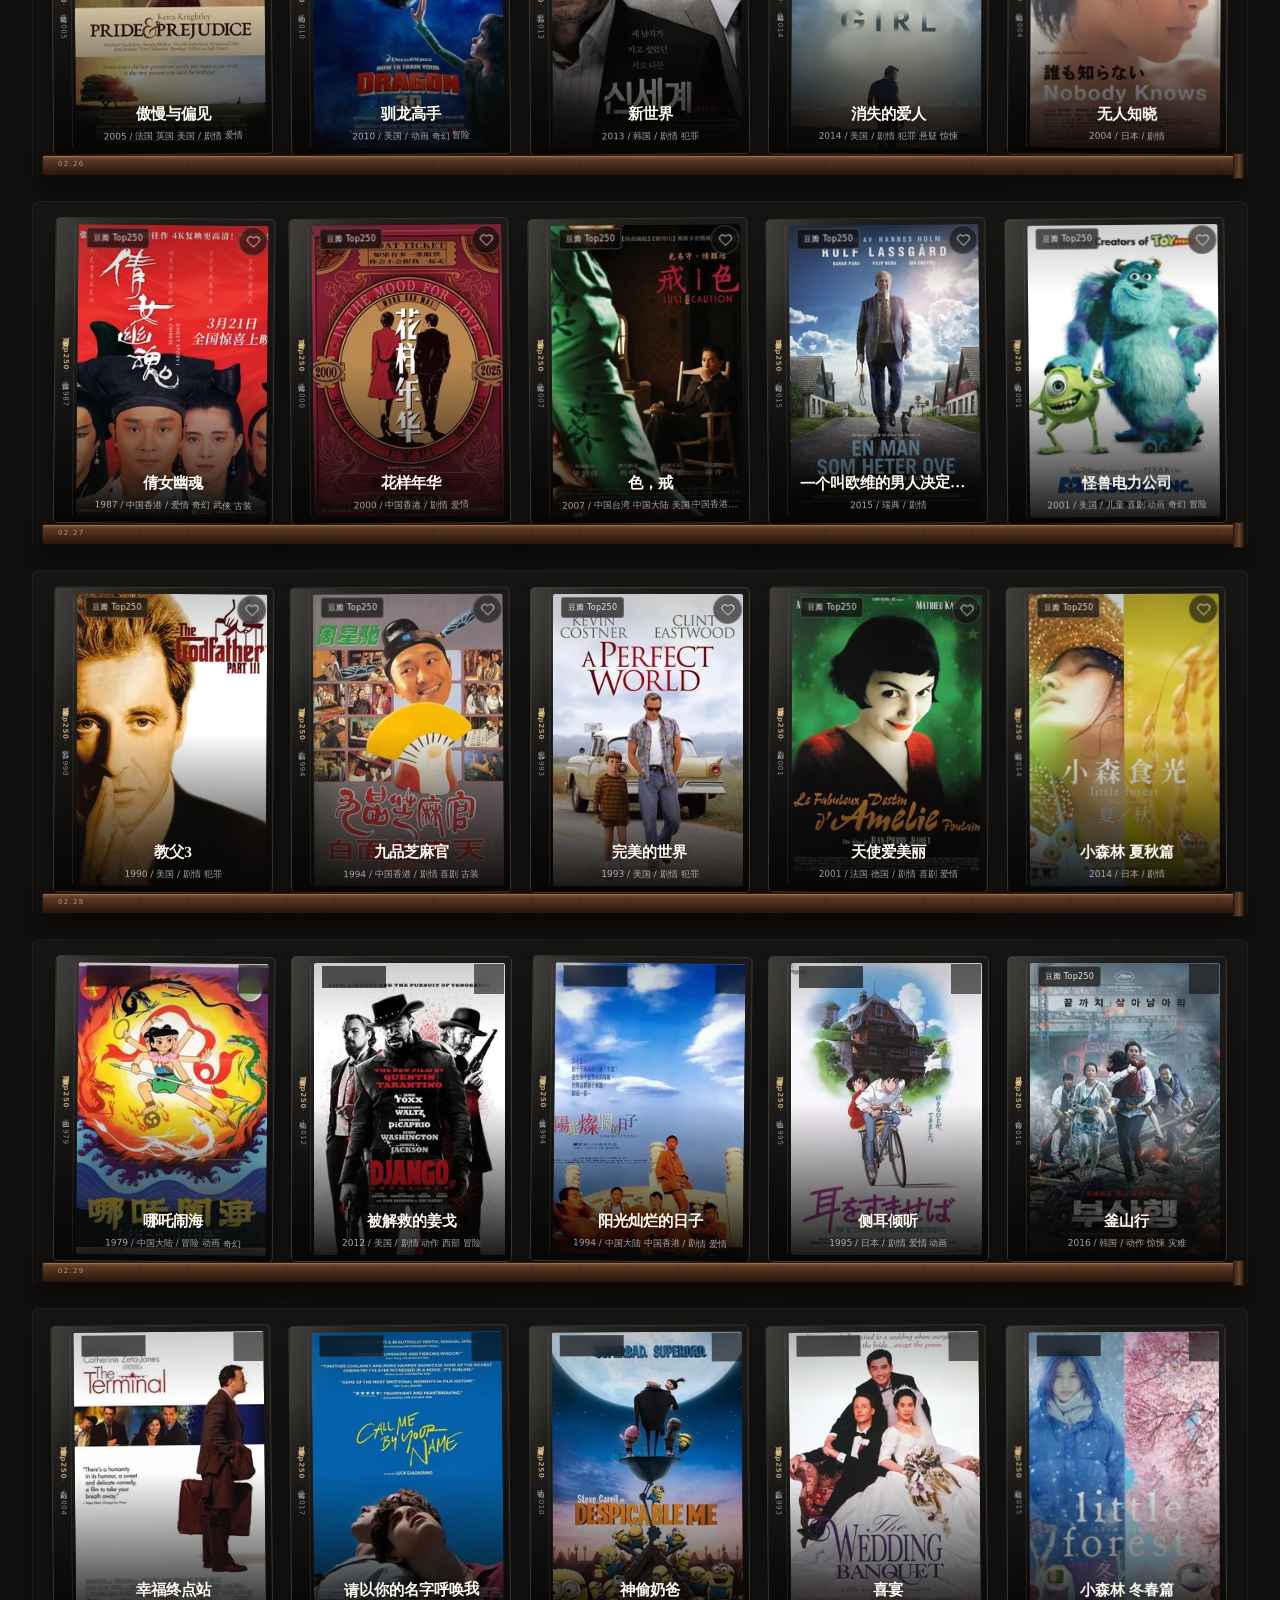
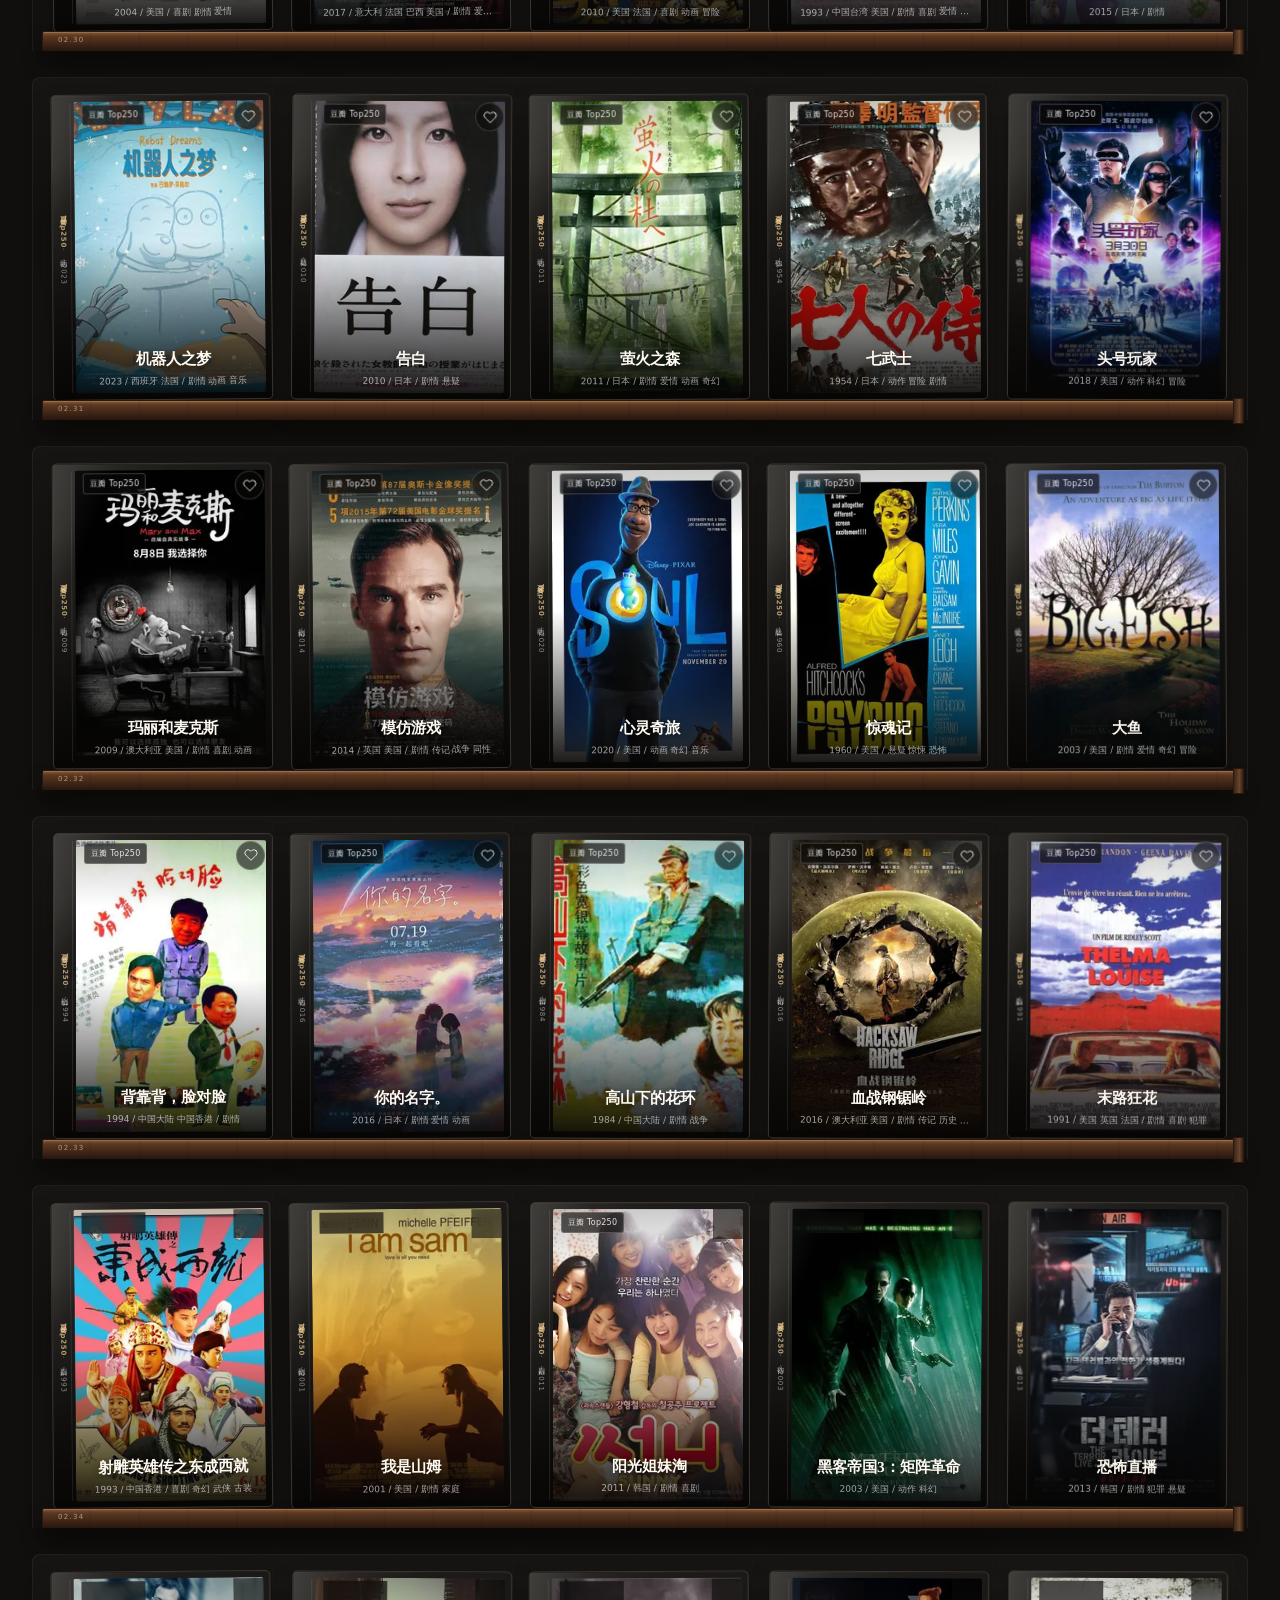
==== commit 1b81ac8b: "保留用户上传下载来源并补充 Archive 检索" ====
--- a/index.html
+++ b/index.html
@@ -54,7 +54,7 @@
     <nav class="main-nav" aria-label="主导航">
       <a class="is-active" href="#library">电影书架</a>
       <a href="today/">今日热映</a>
-      <a href="resources/?v=20261127r">资源库</a>
+      <a href="resources/?v=20261127s">资源库</a>
       <a href="#about">片源说明</a>
     </nav>
     <div class="header-note"><span class="status-dot"></span>经典 · 热映 · 免费正片</div>
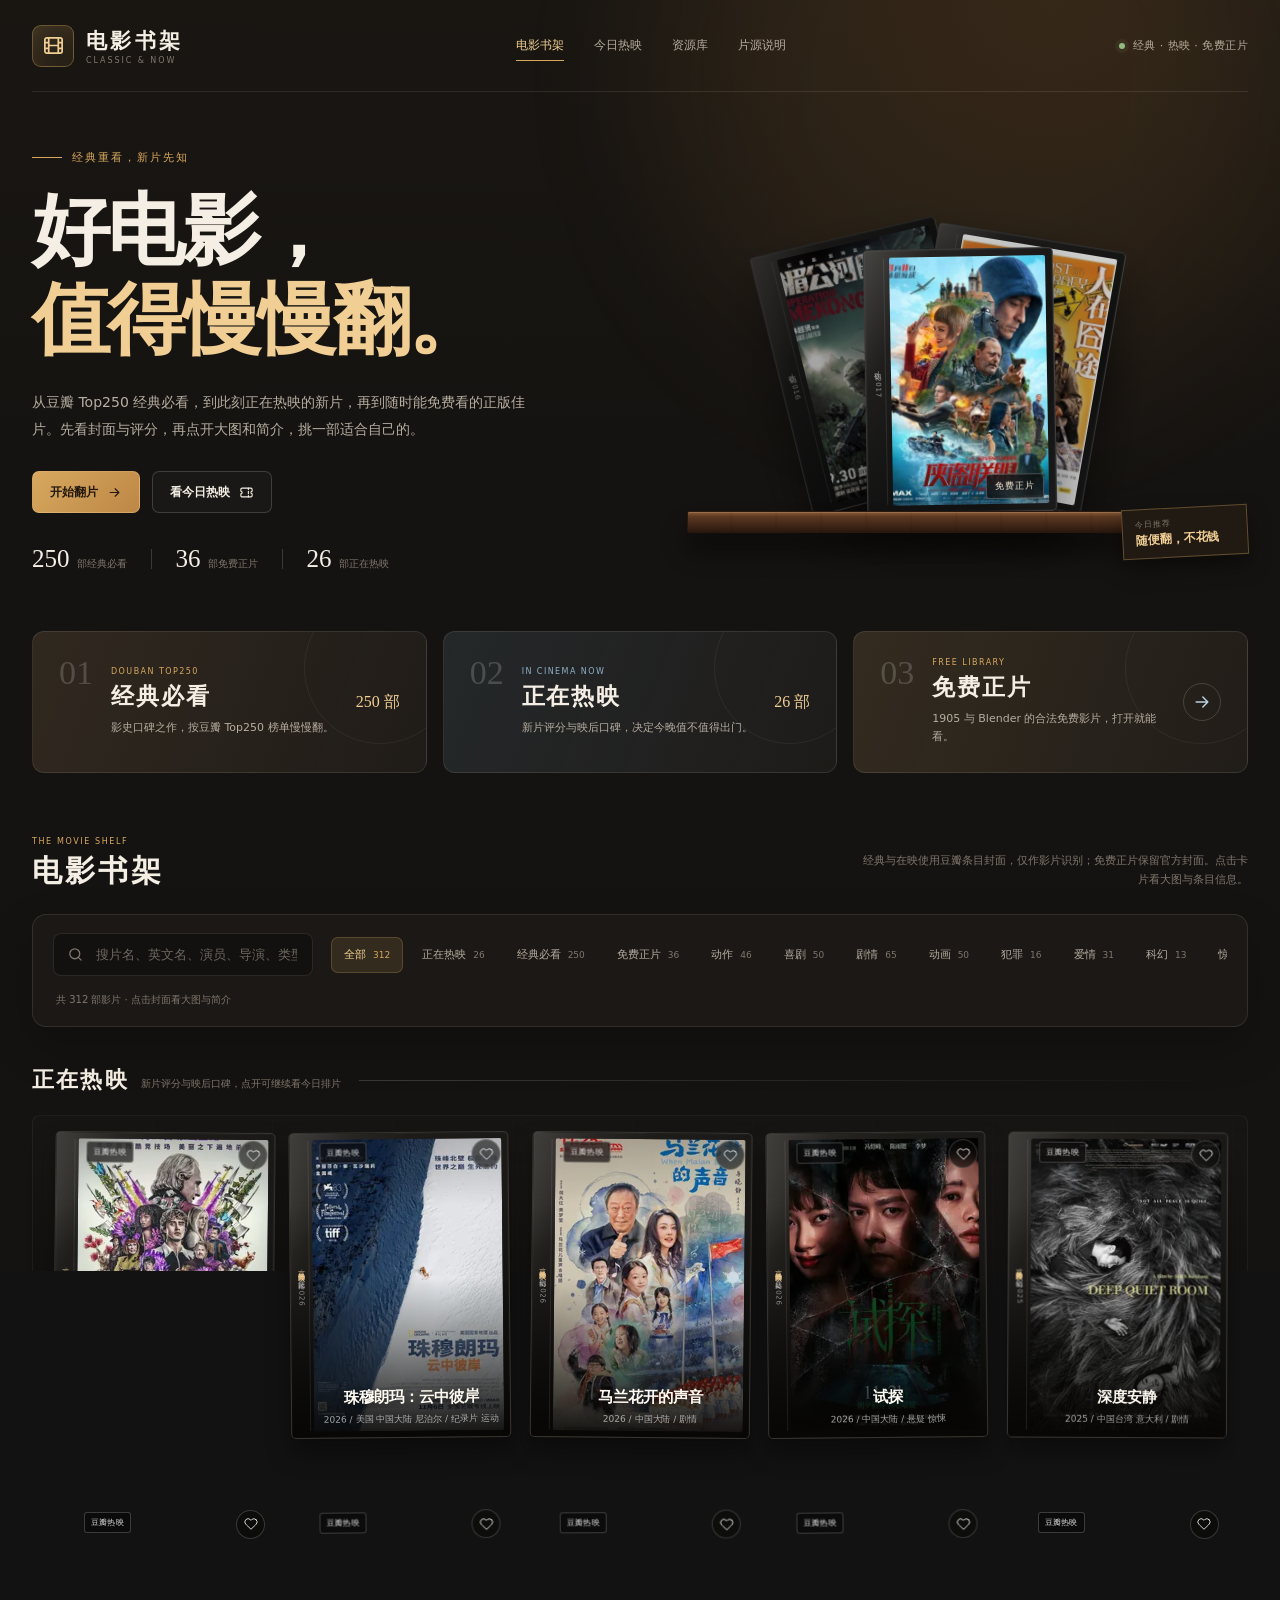
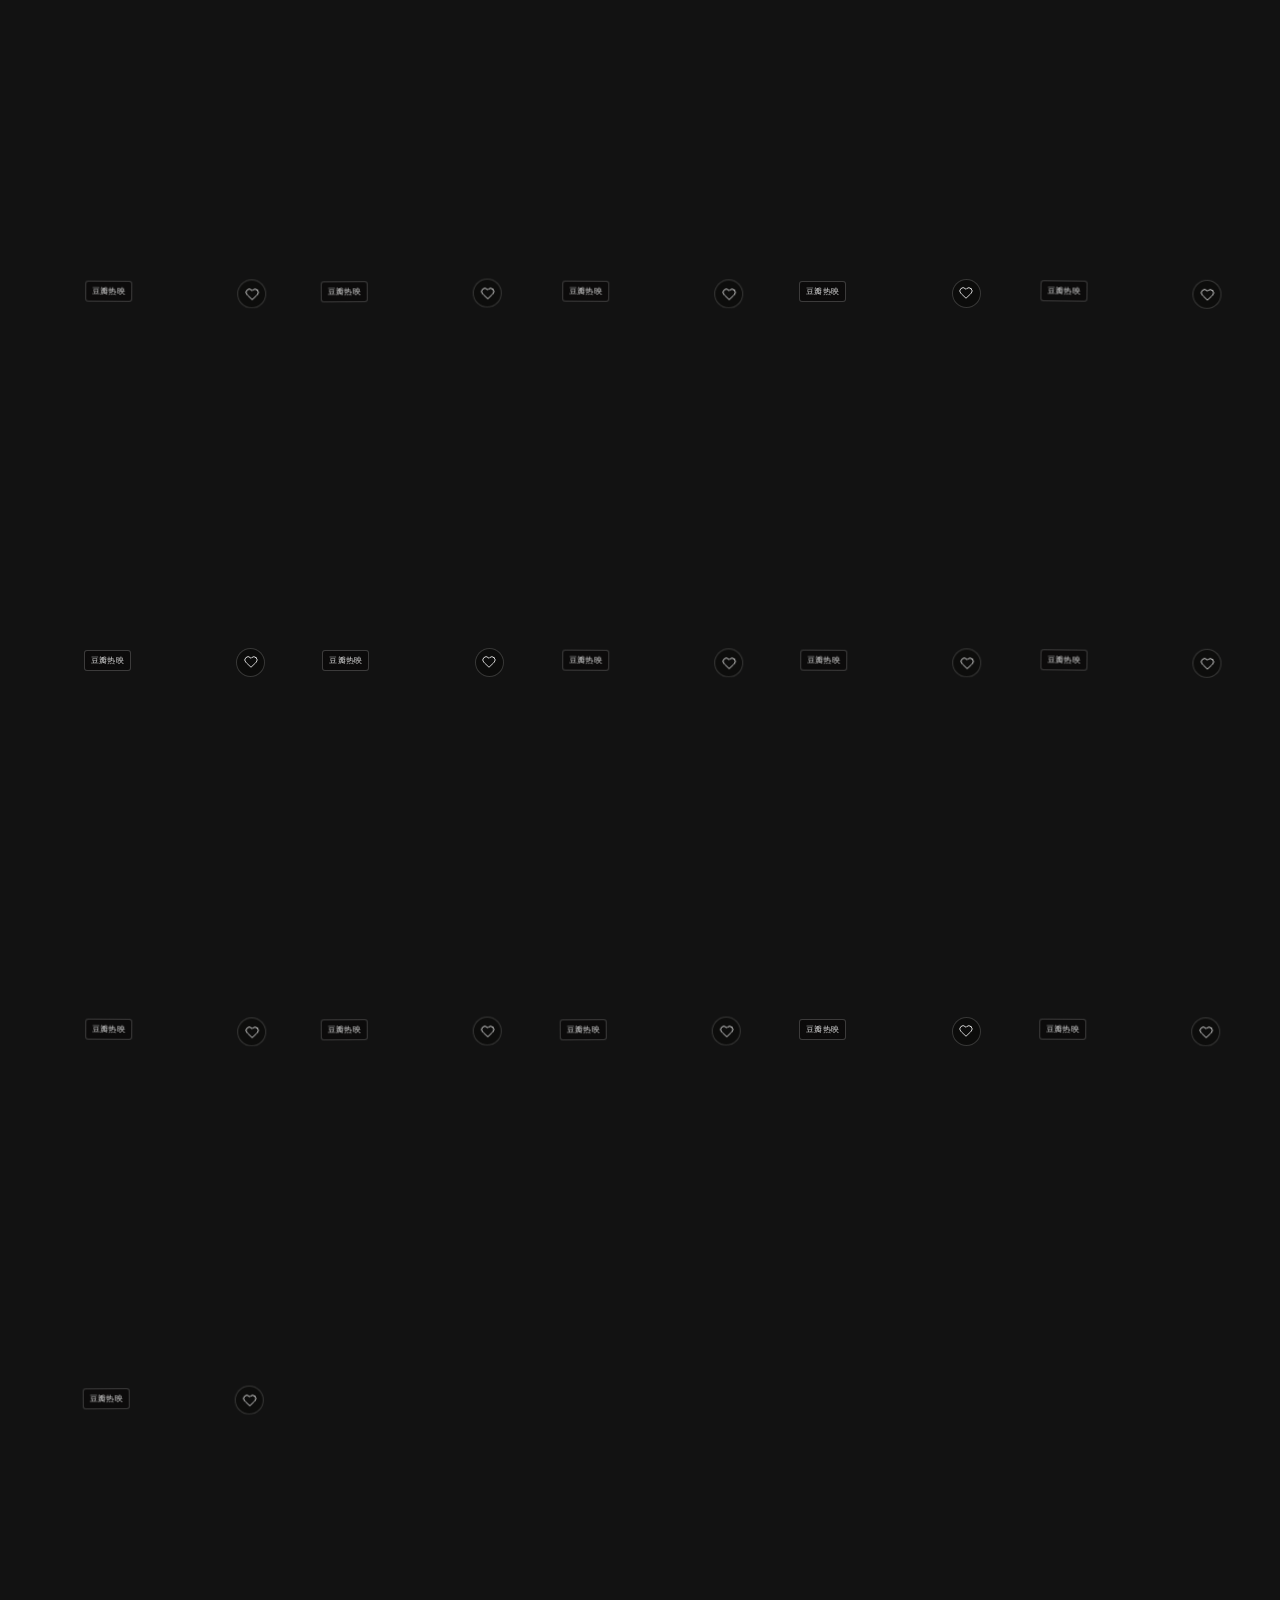
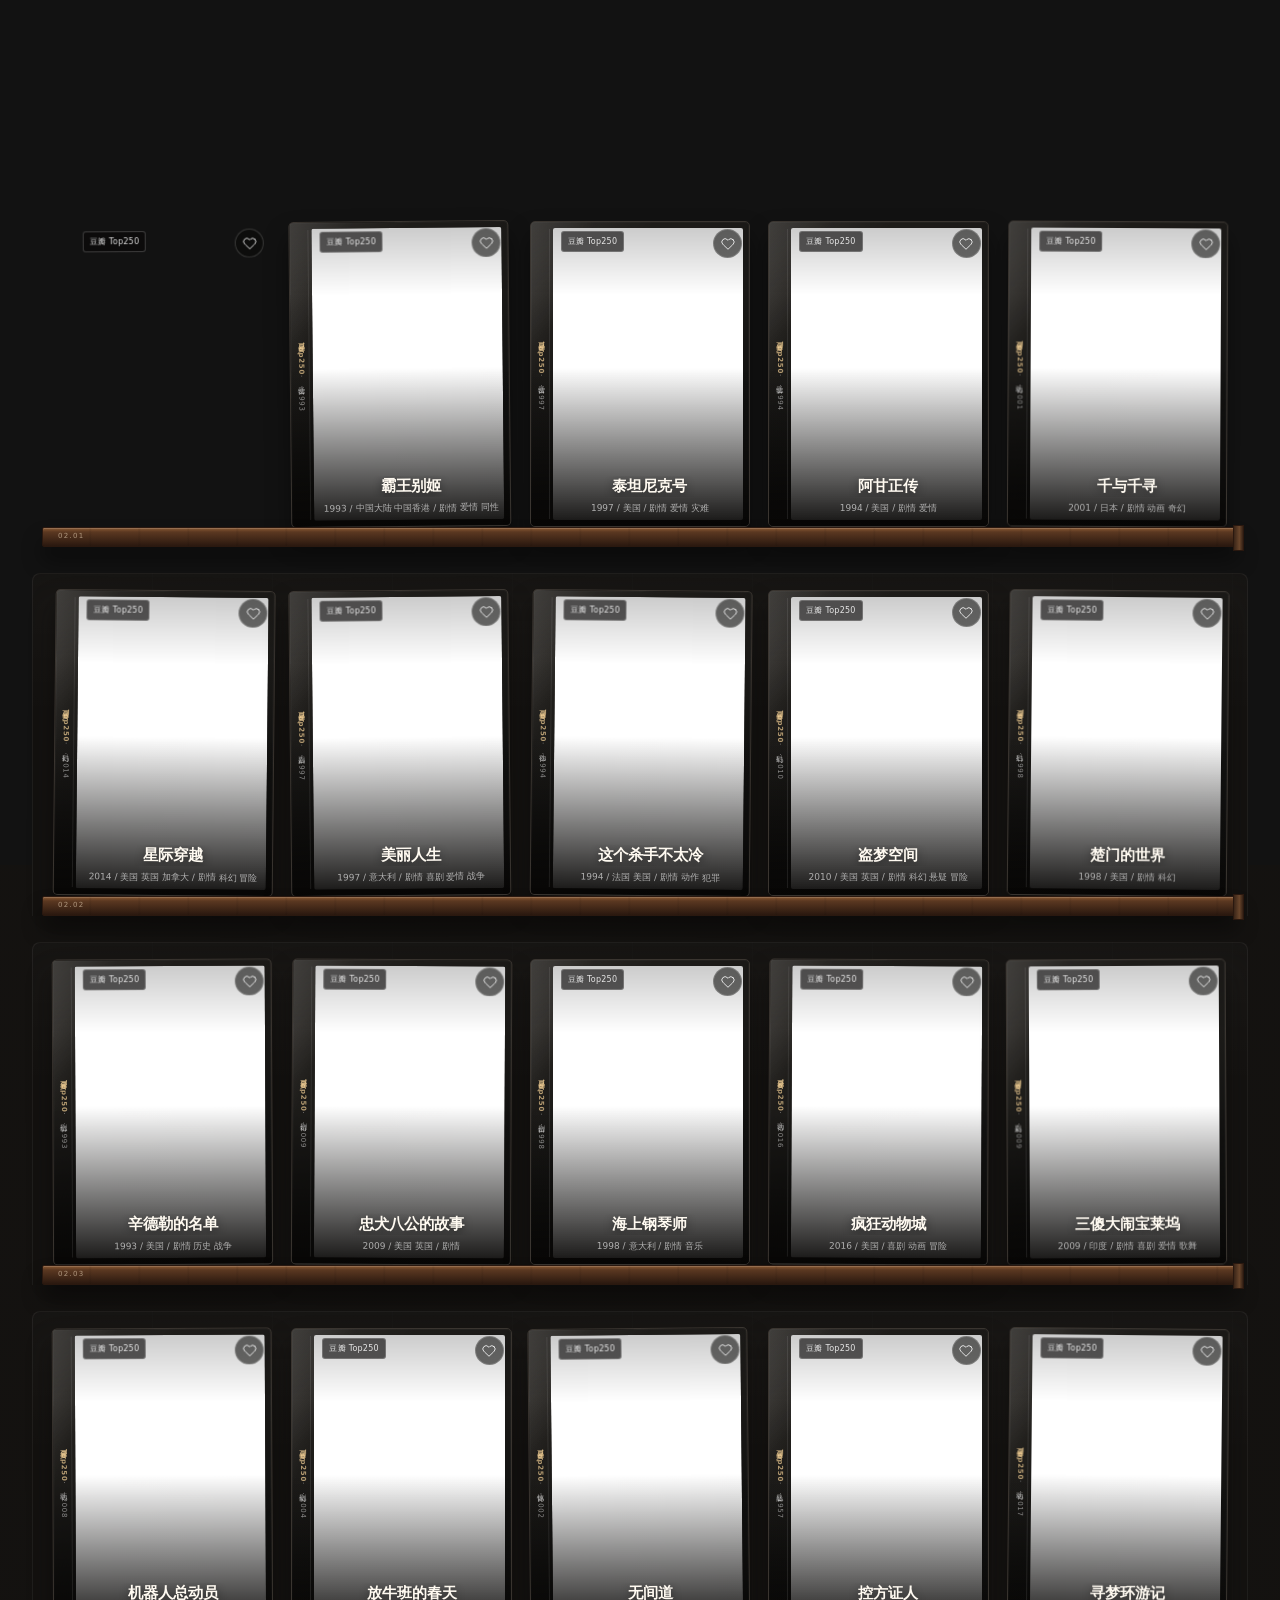
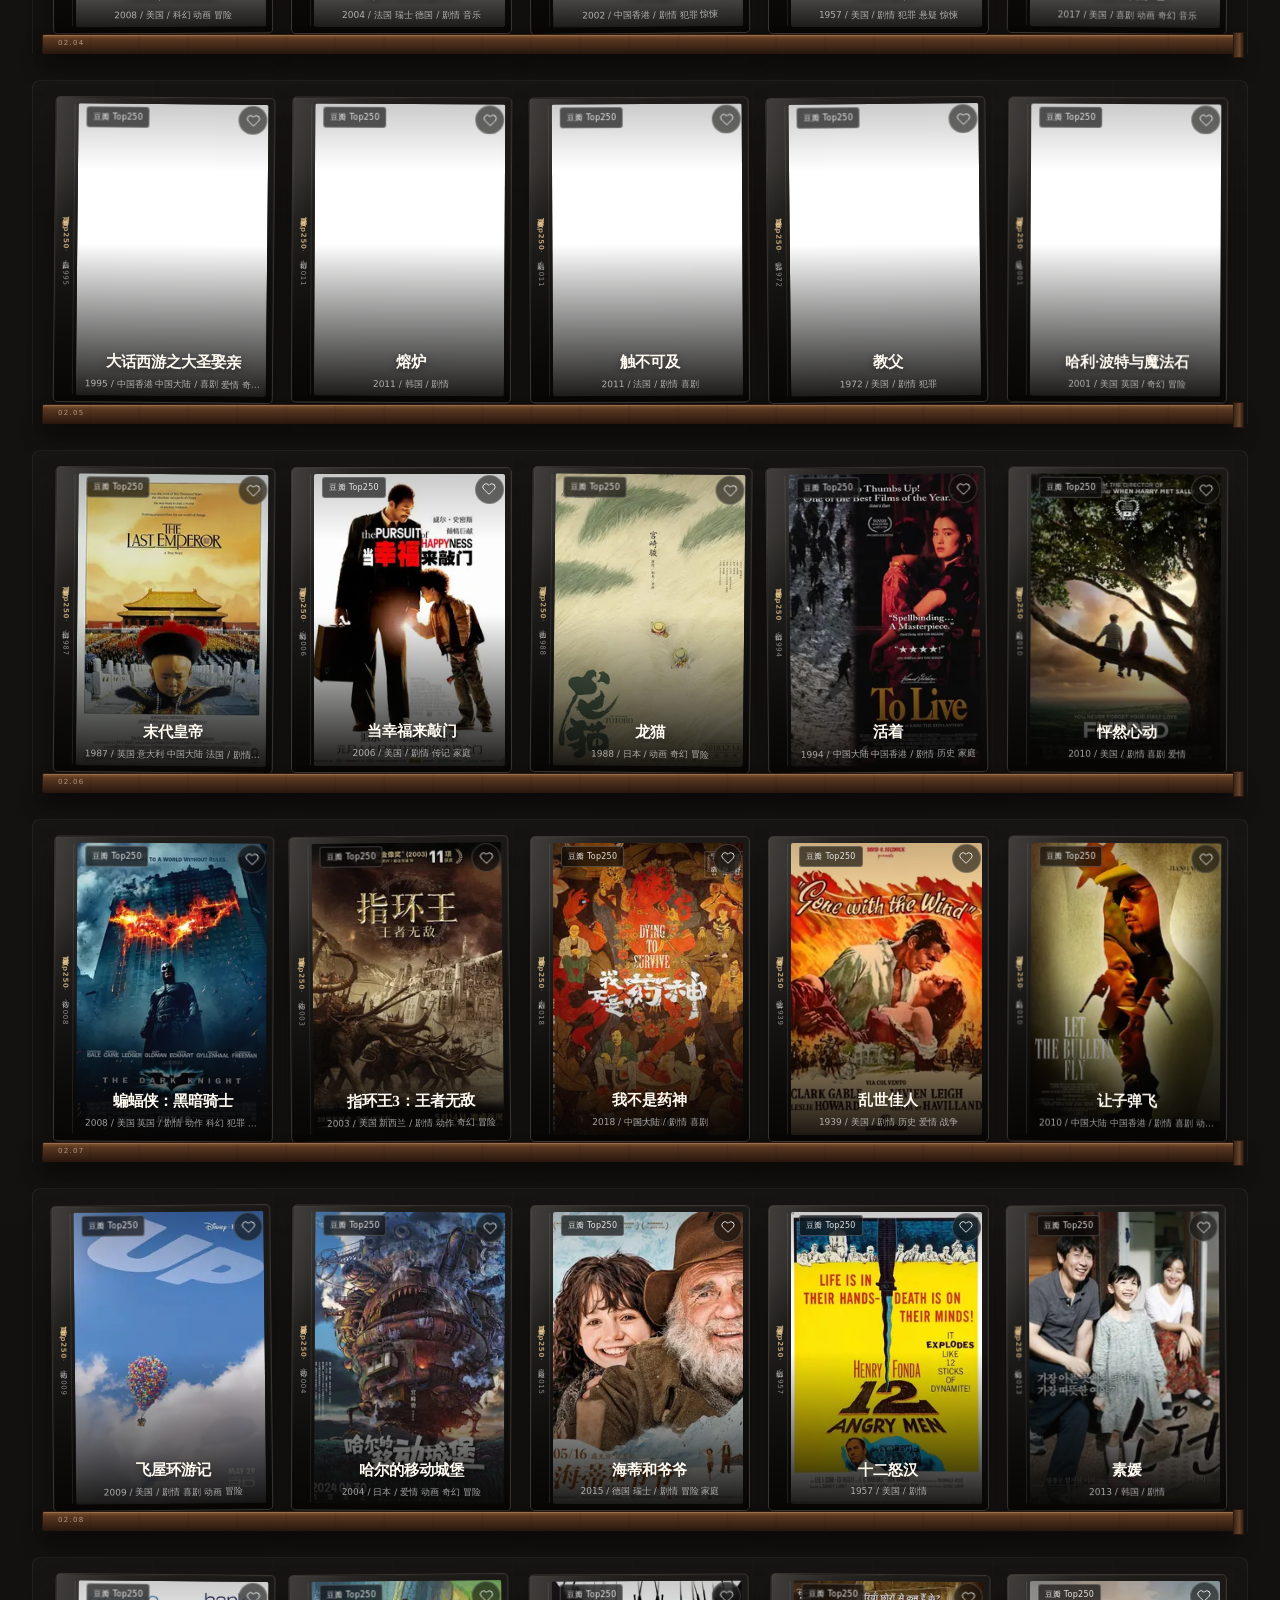
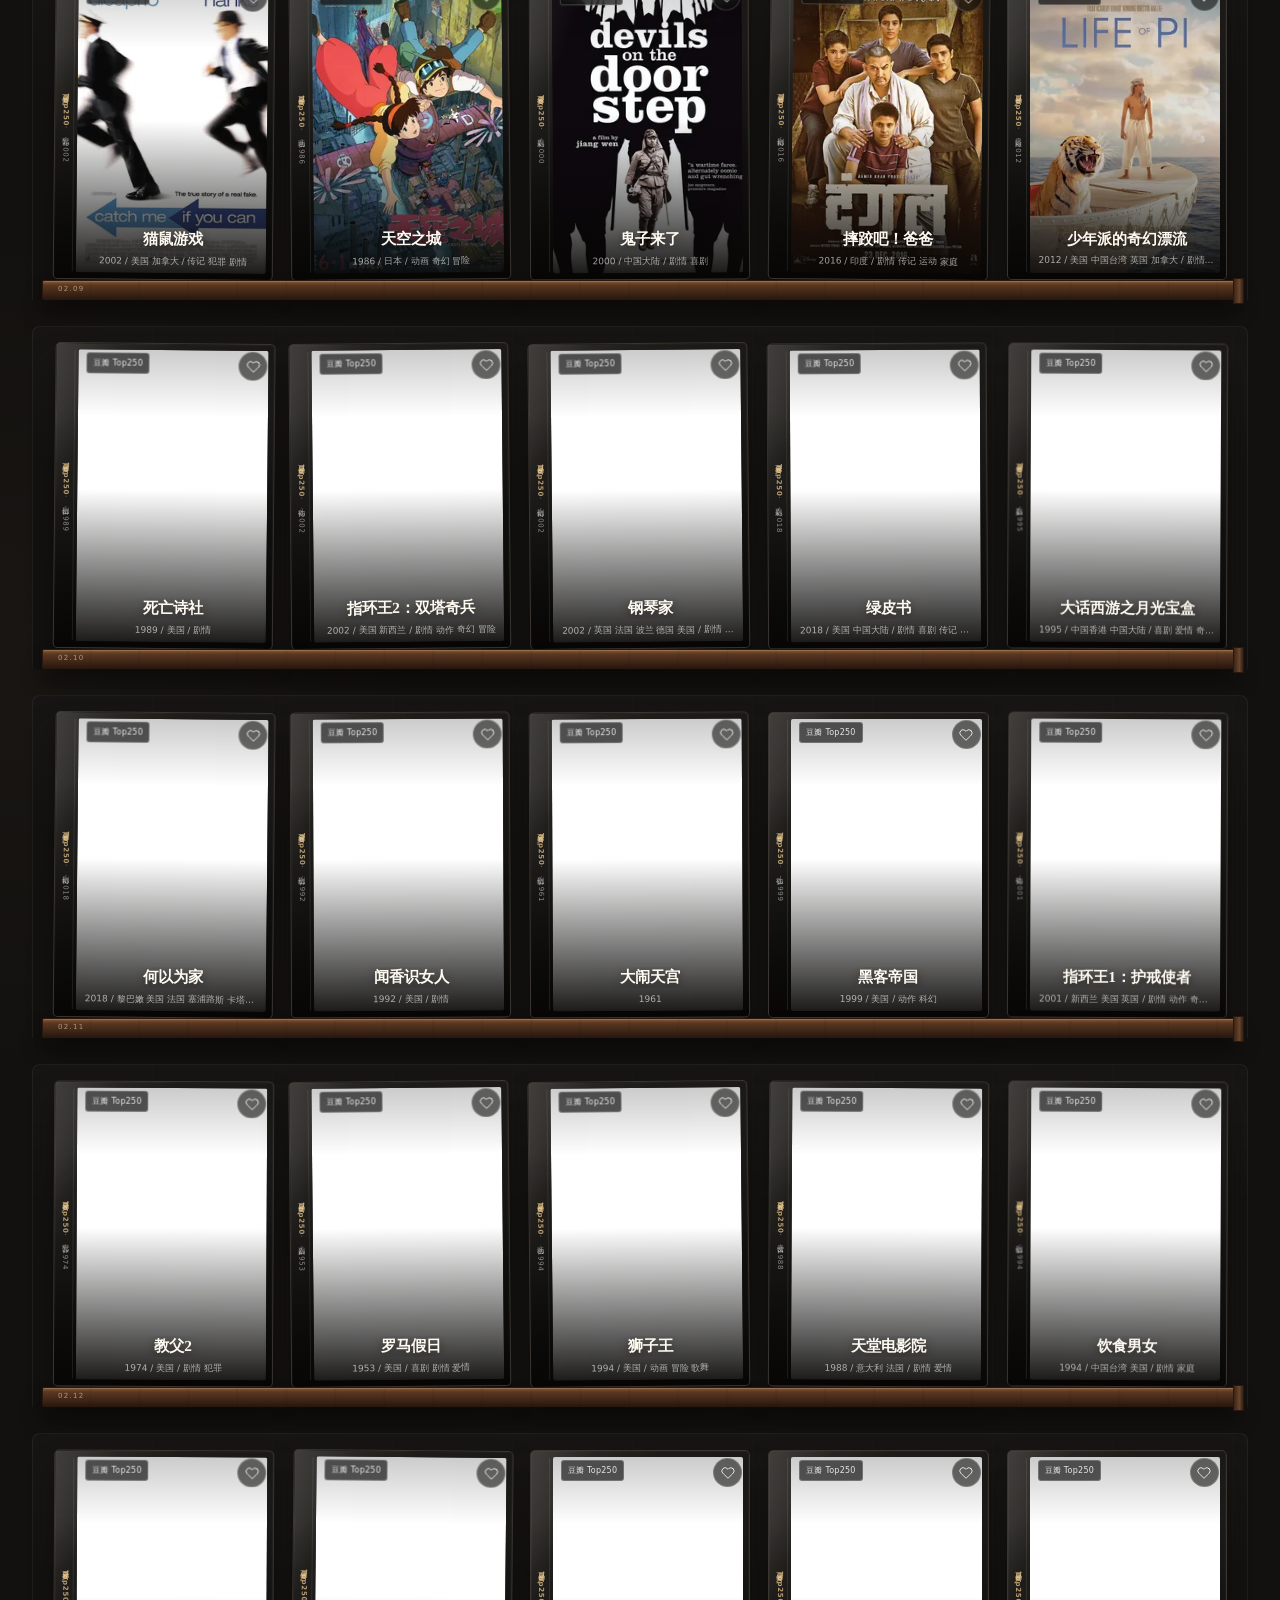
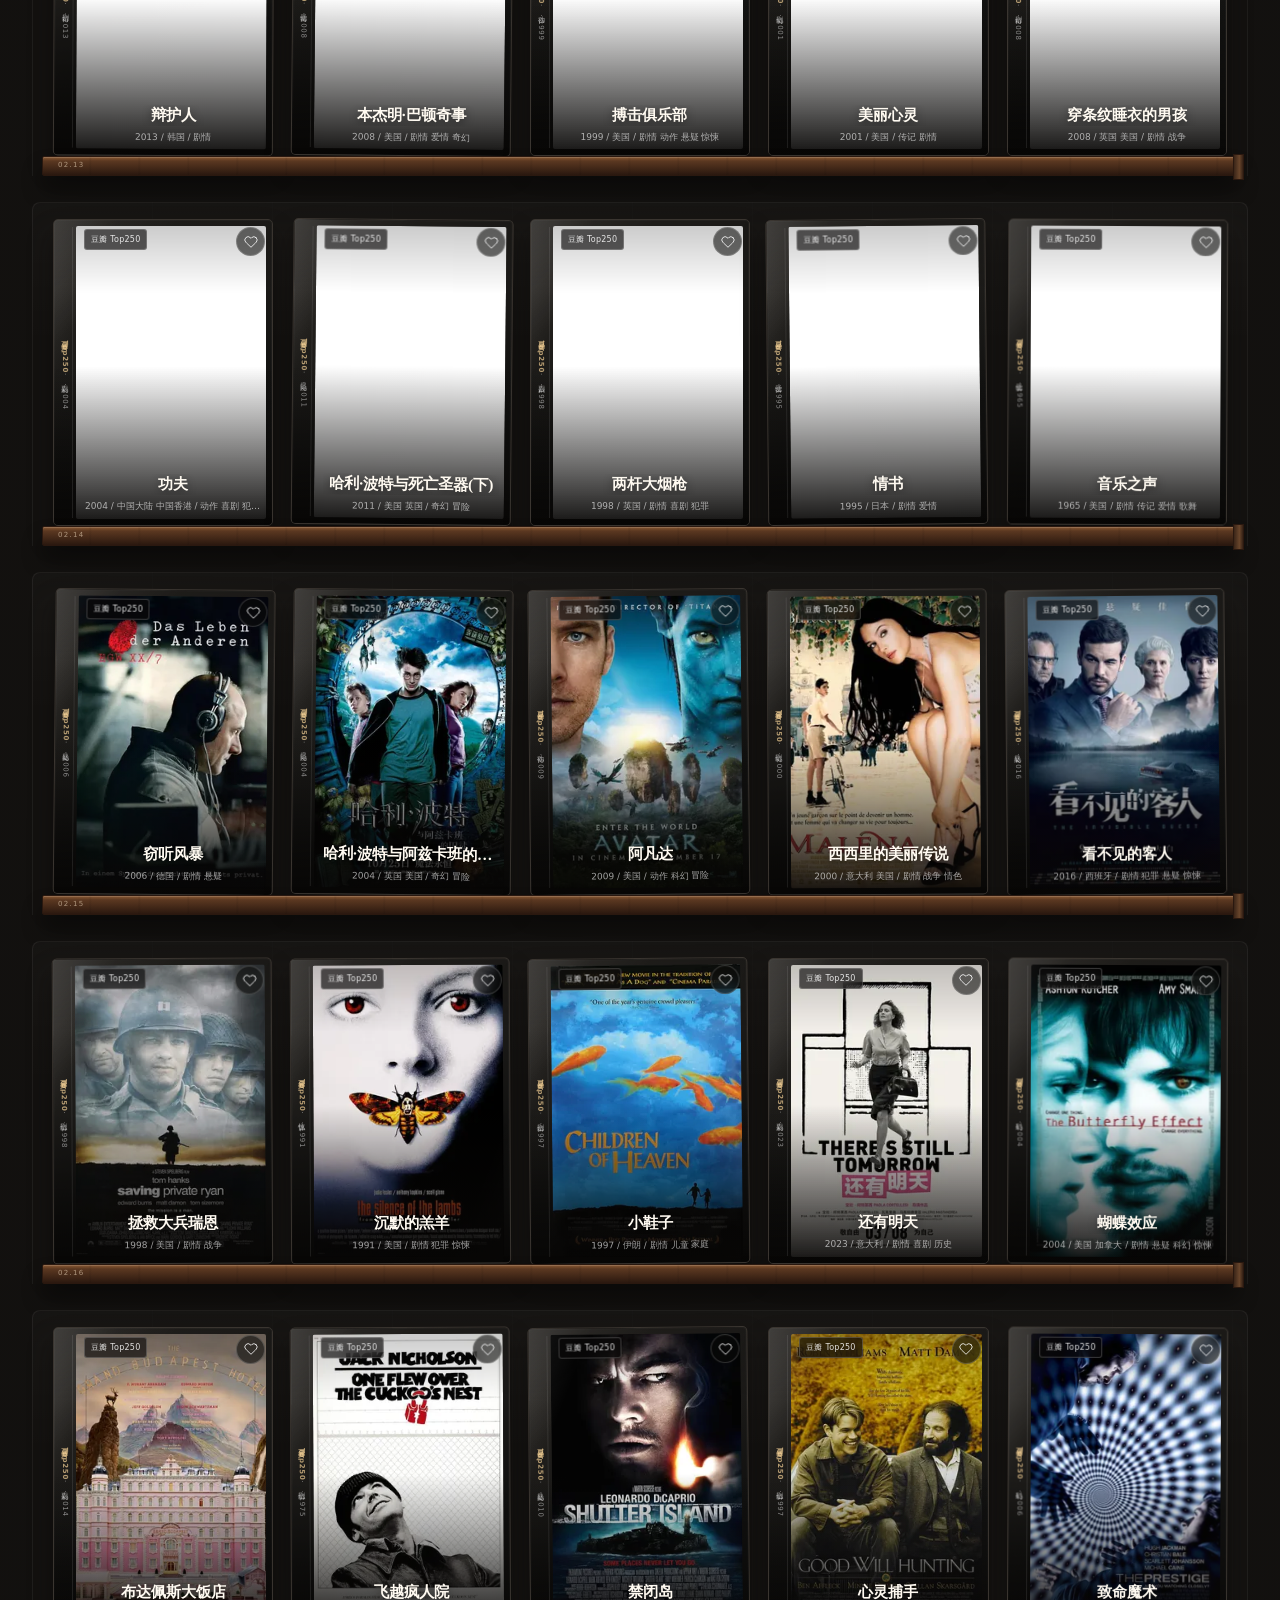
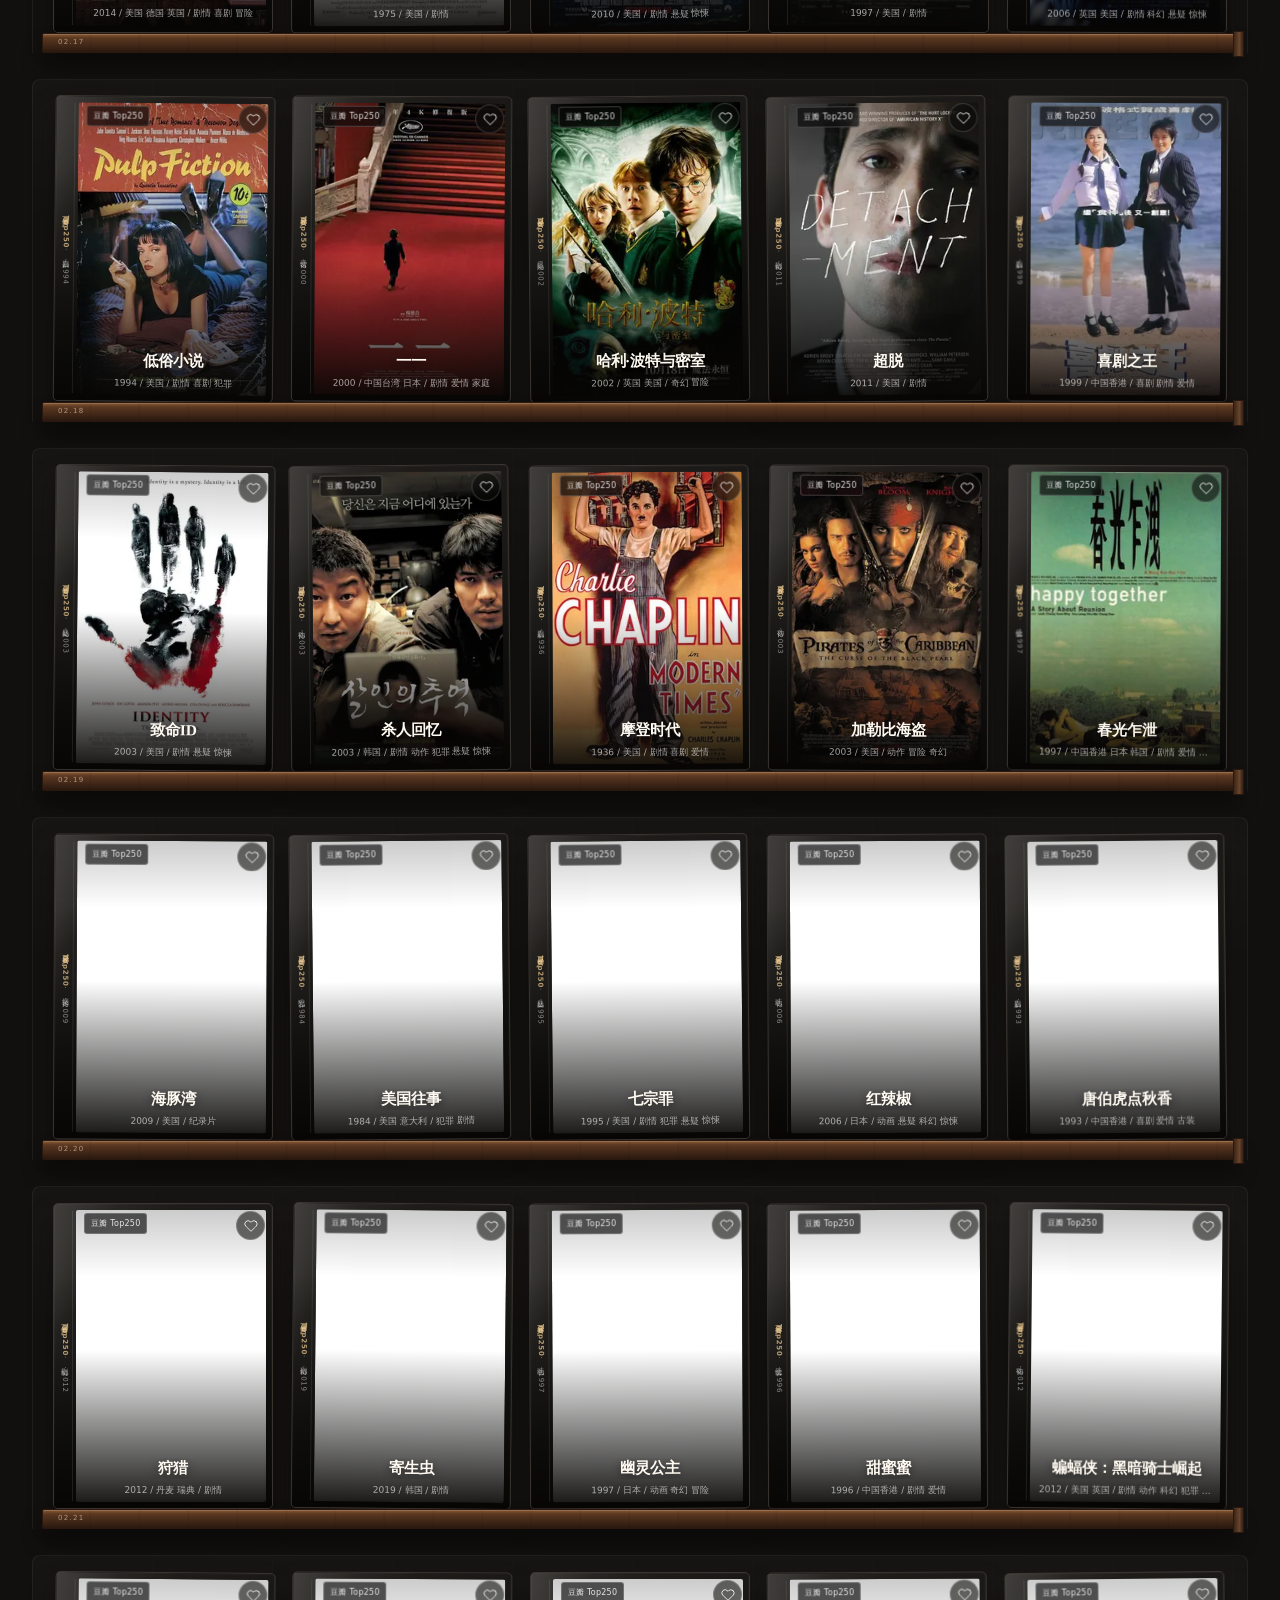
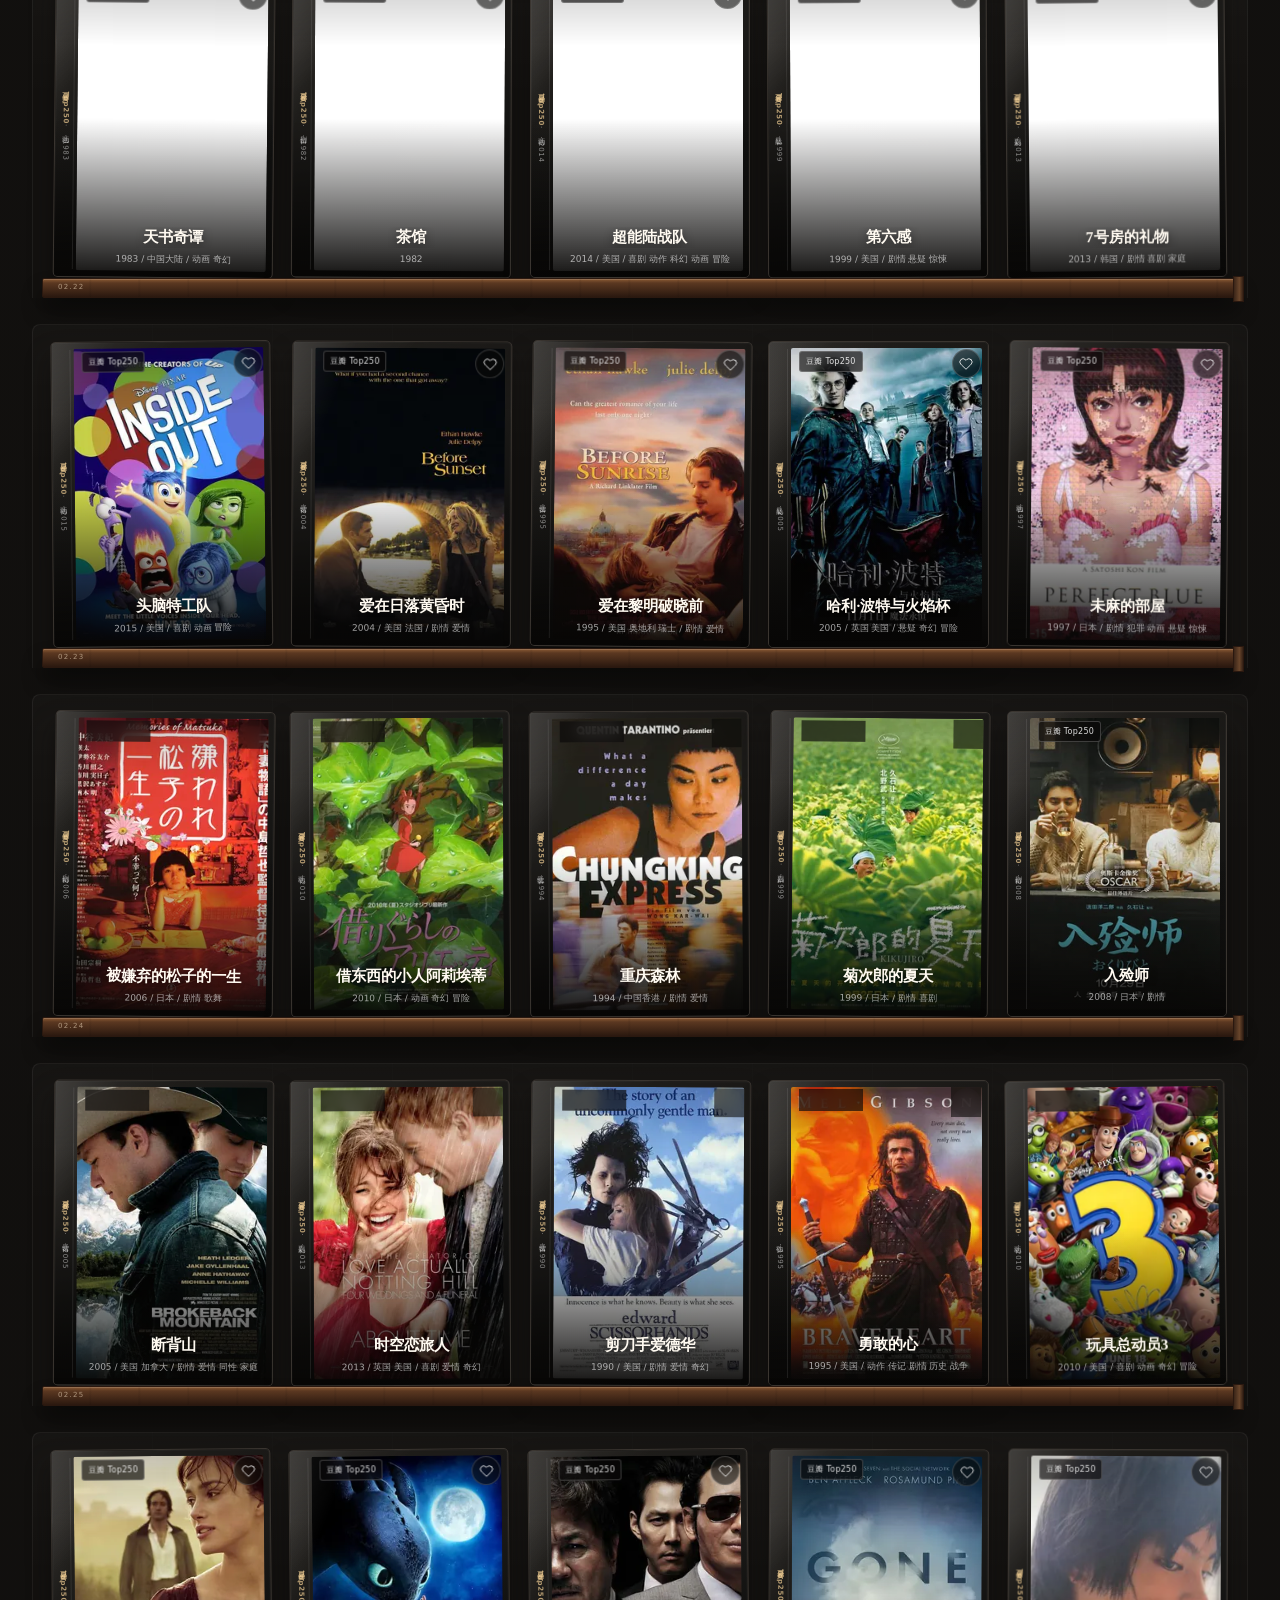
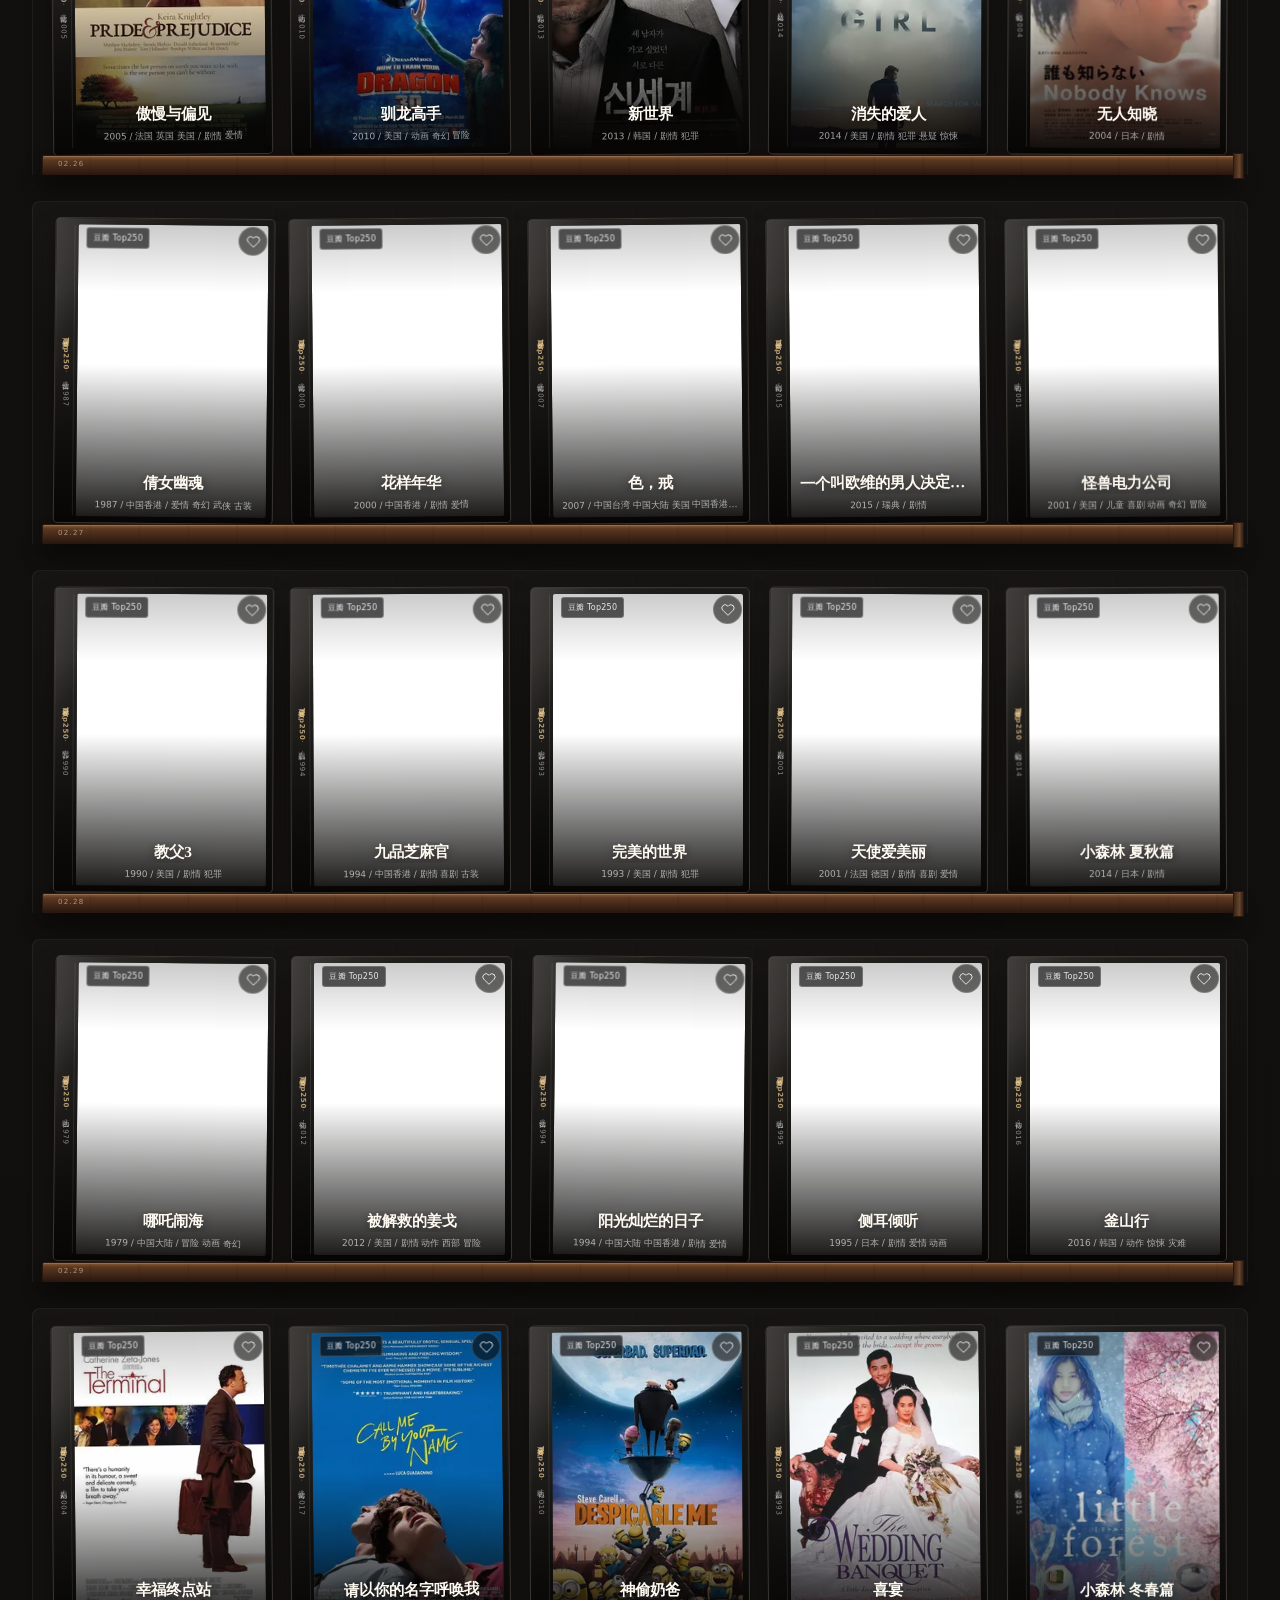
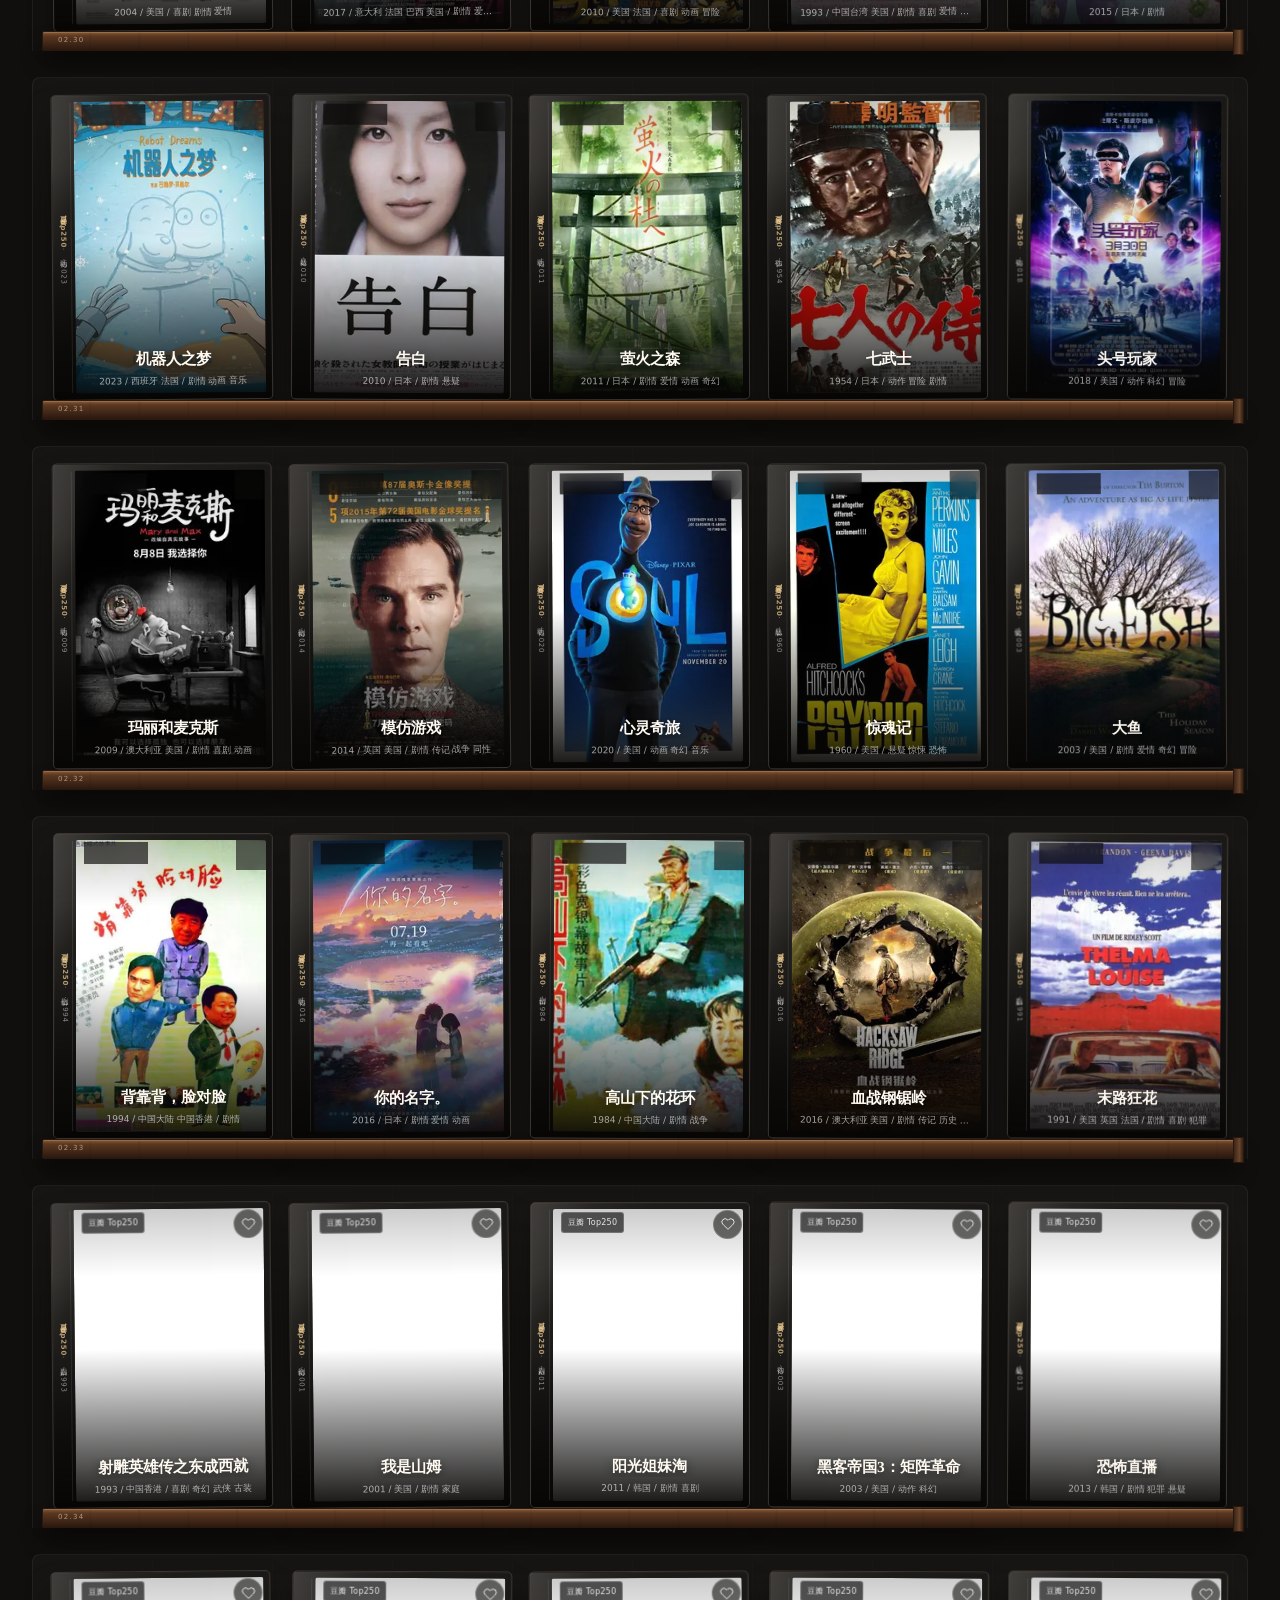
==== commit 020f0033: "修复目录分段加载成功但未执行的重试" ====
--- a/index.html
+++ b/index.html
@@ -54,7 +54,7 @@
     <nav class="main-nav" aria-label="主导航">
       <a class="is-active" href="#library">电影书架</a>
       <a href="today/">今日热映</a>
-      <a href="resources/?v=20261127s">资源库</a>
+      <a href="resources/?v=20261127t">资源库</a>
       <a href="#about">片源说明</a>
     </nav>
     <div class="header-note"><span class="status-dot"></span>经典 · 热映 · 免费正片</div>
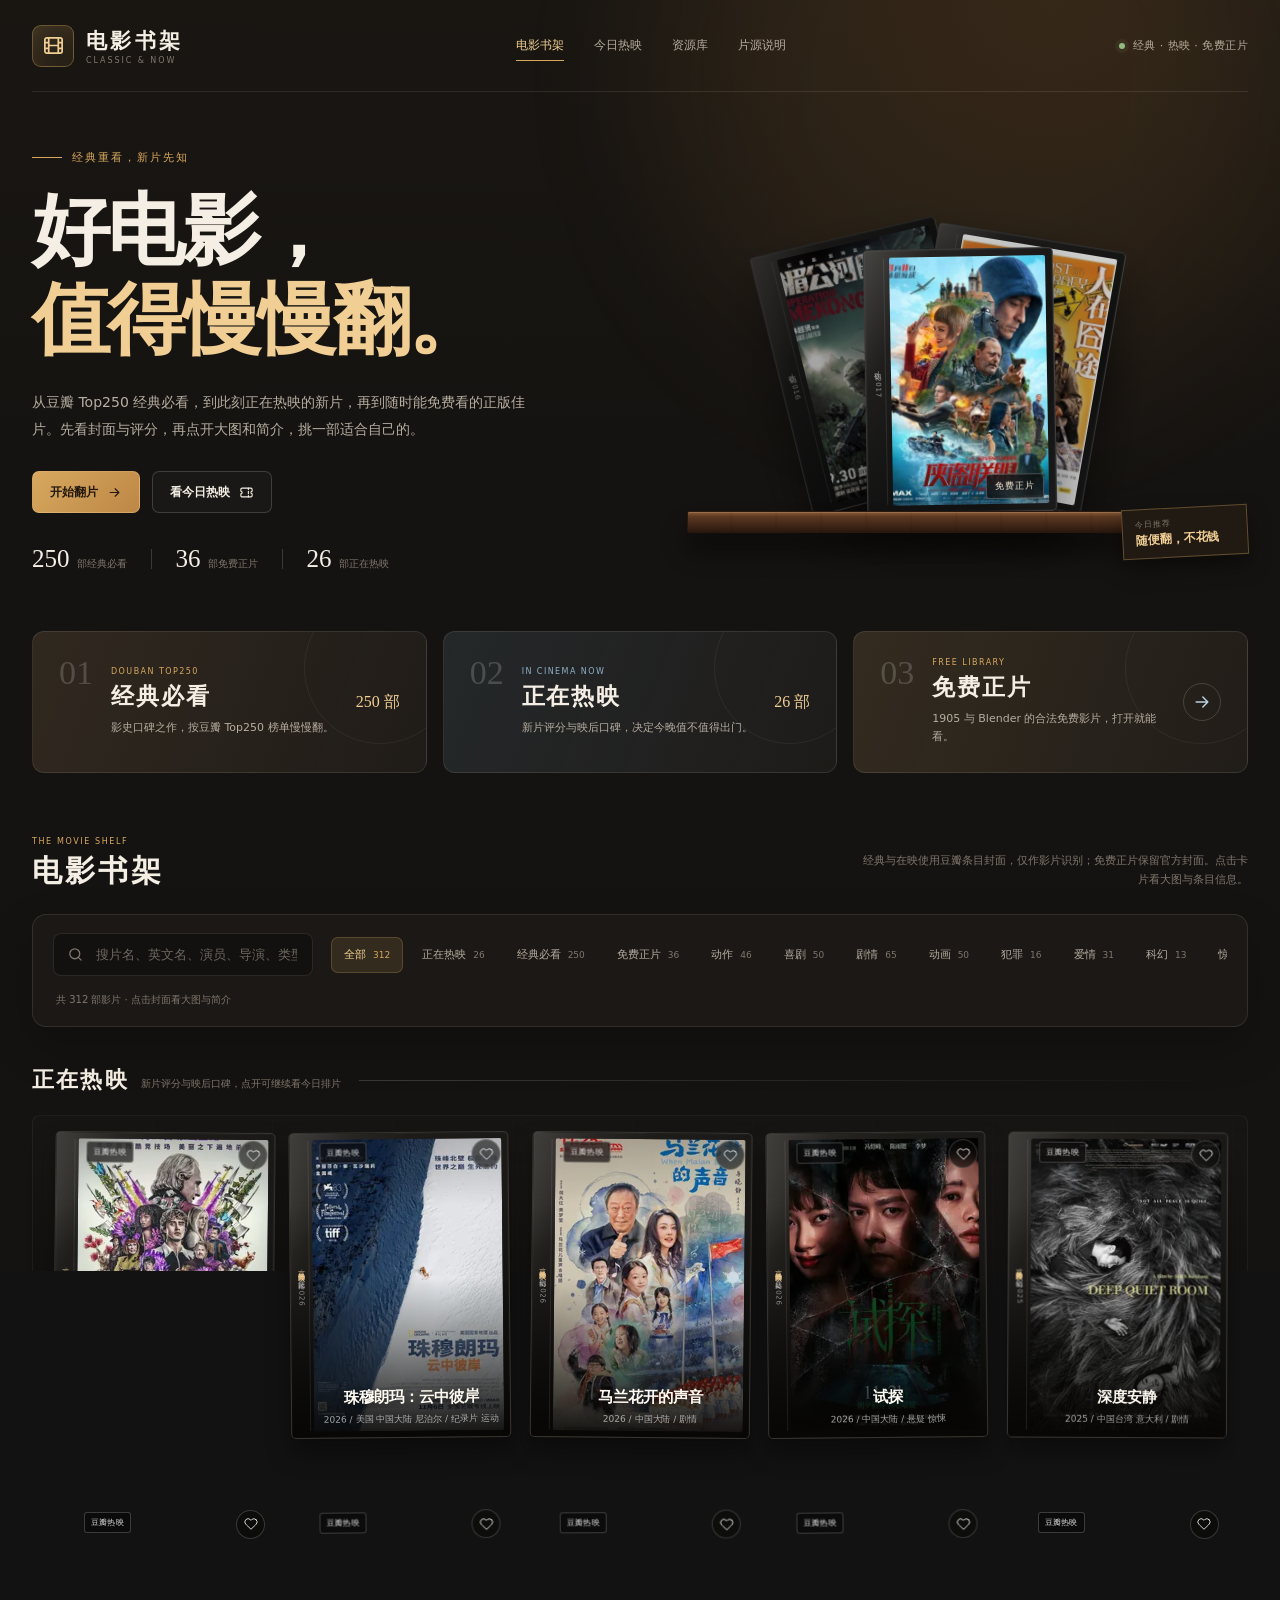
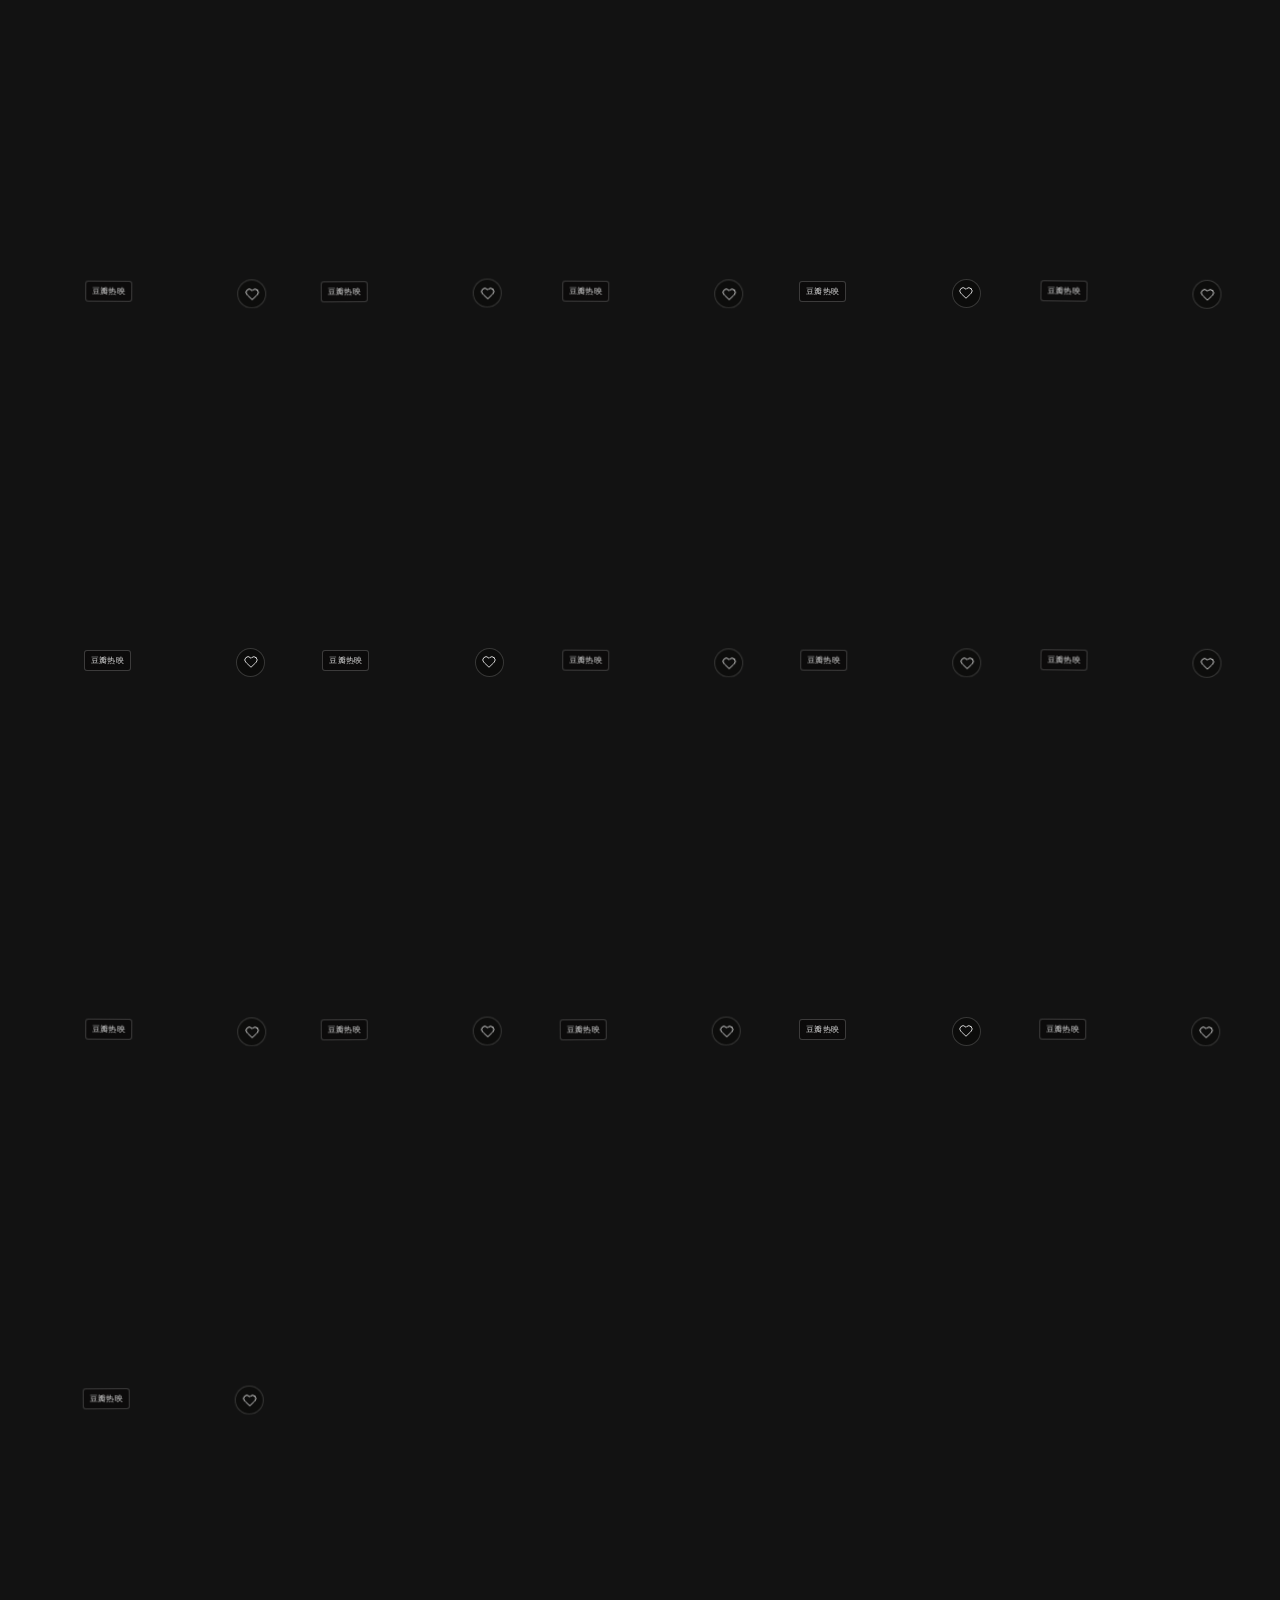
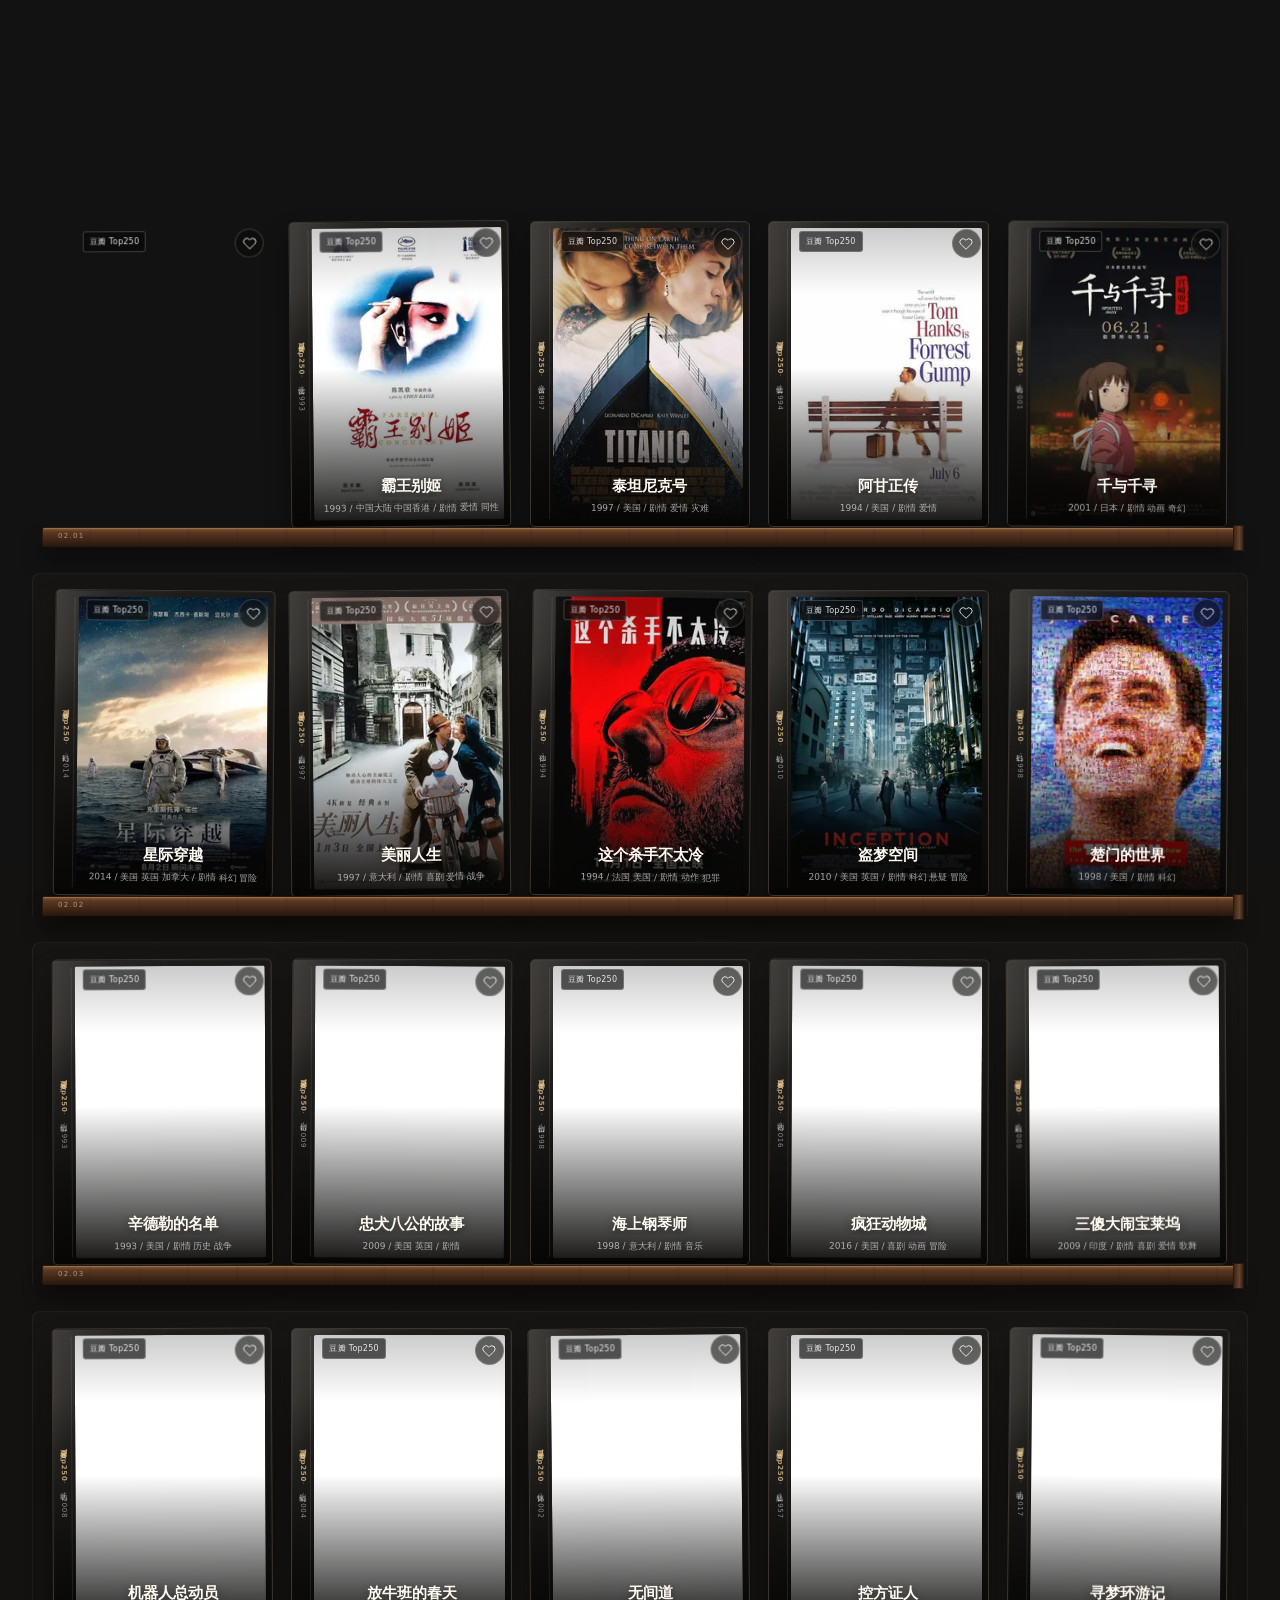
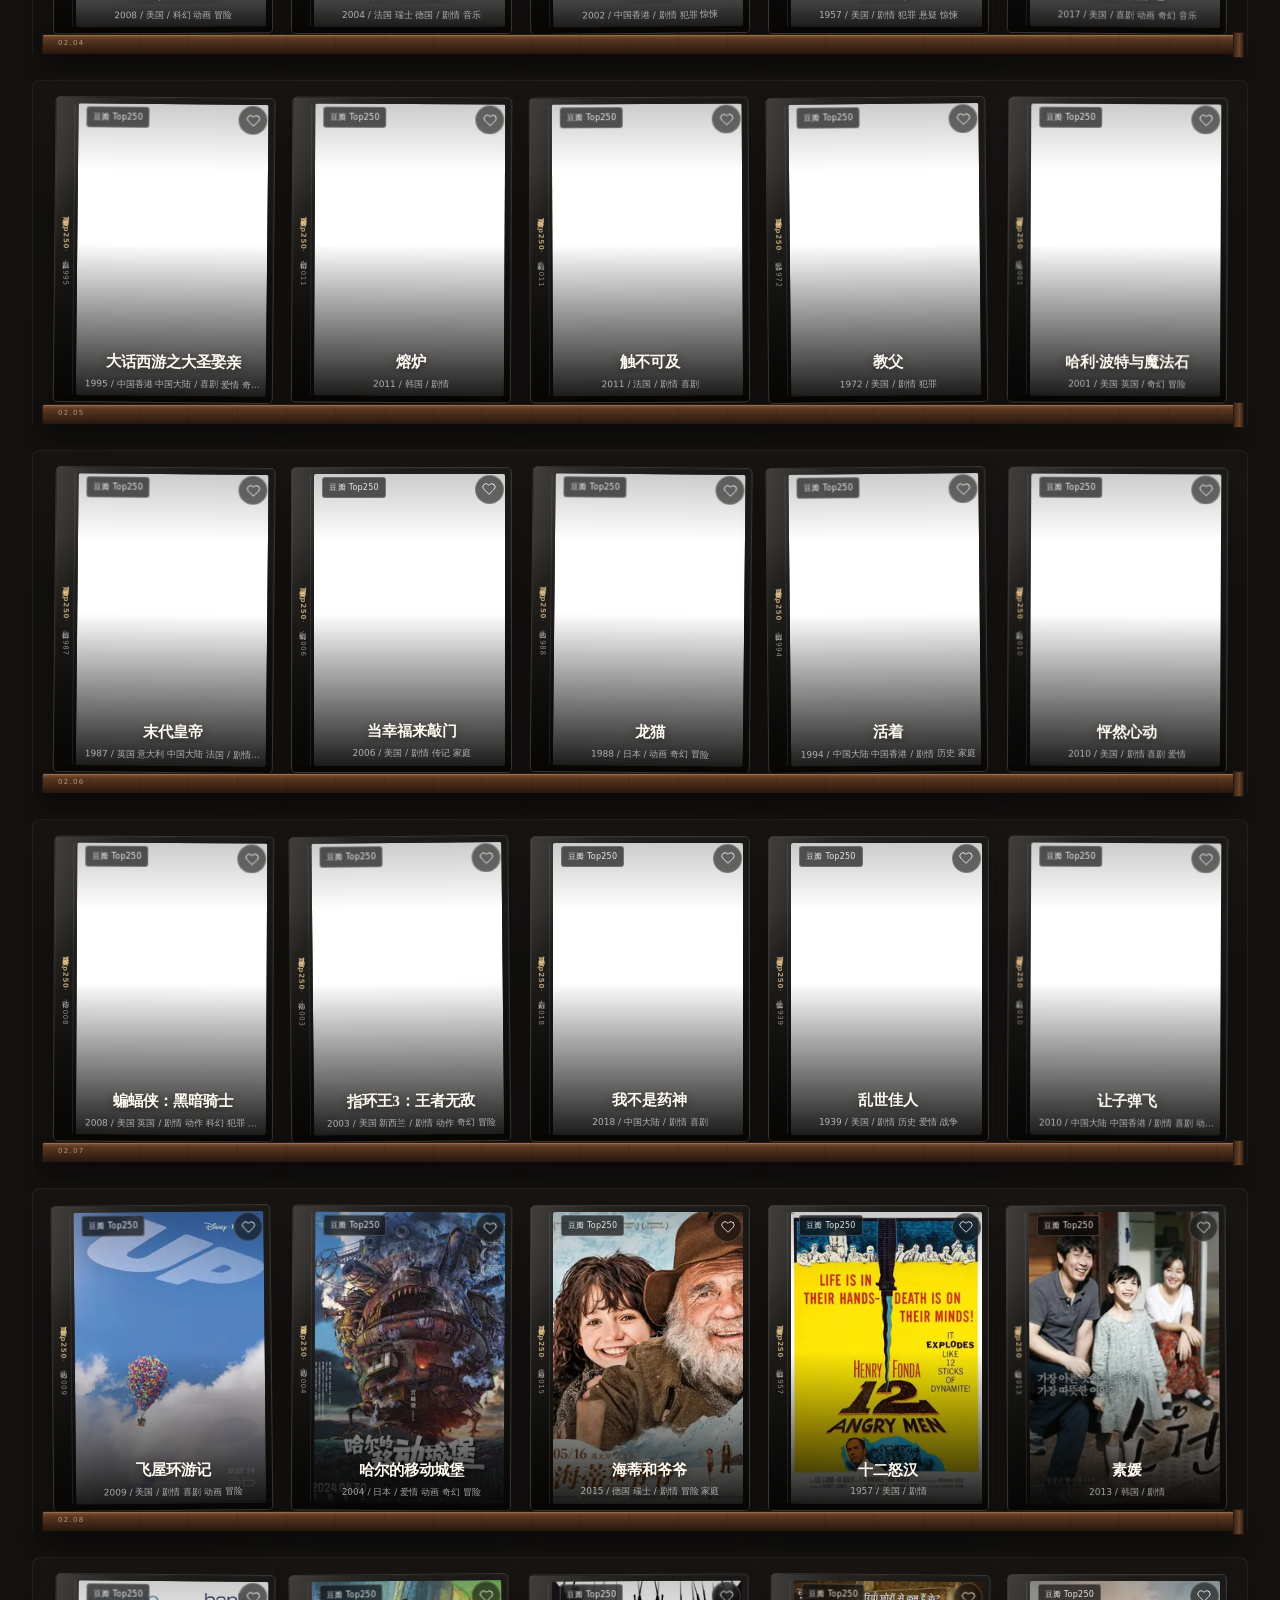
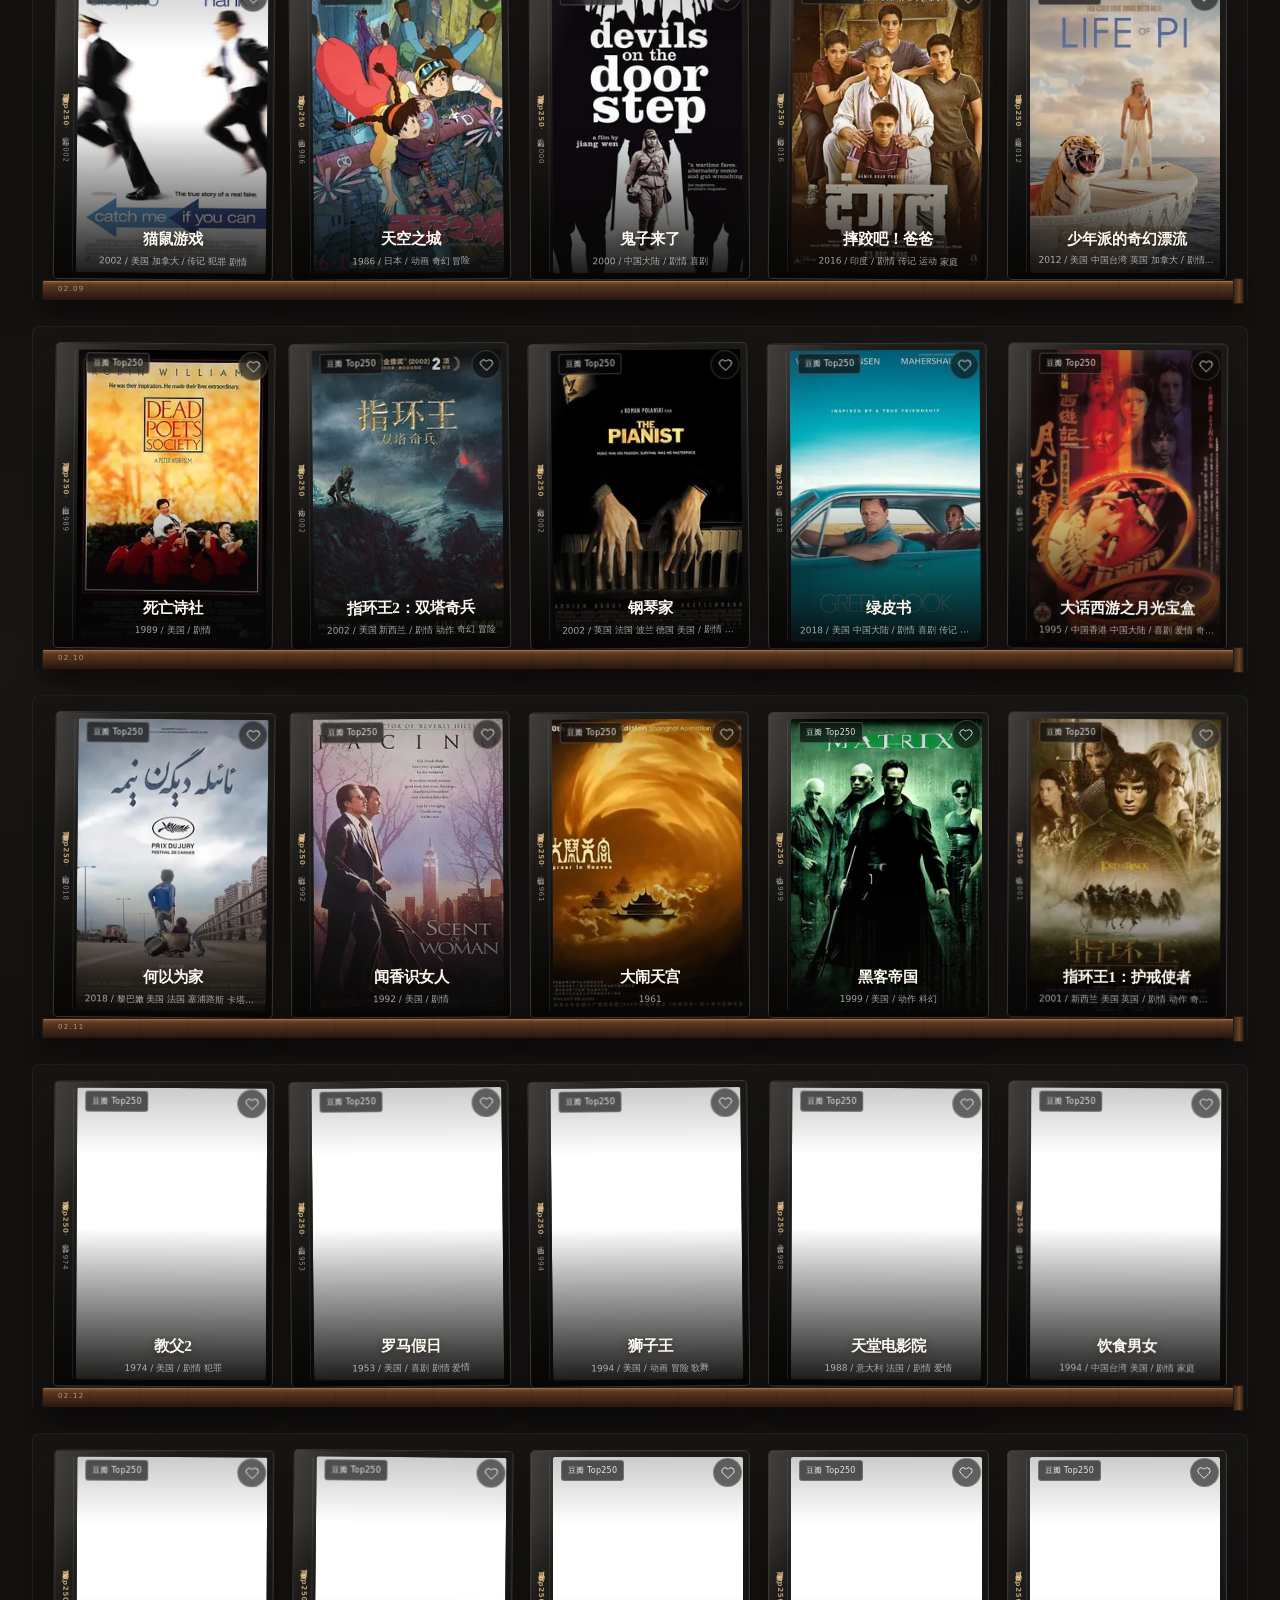
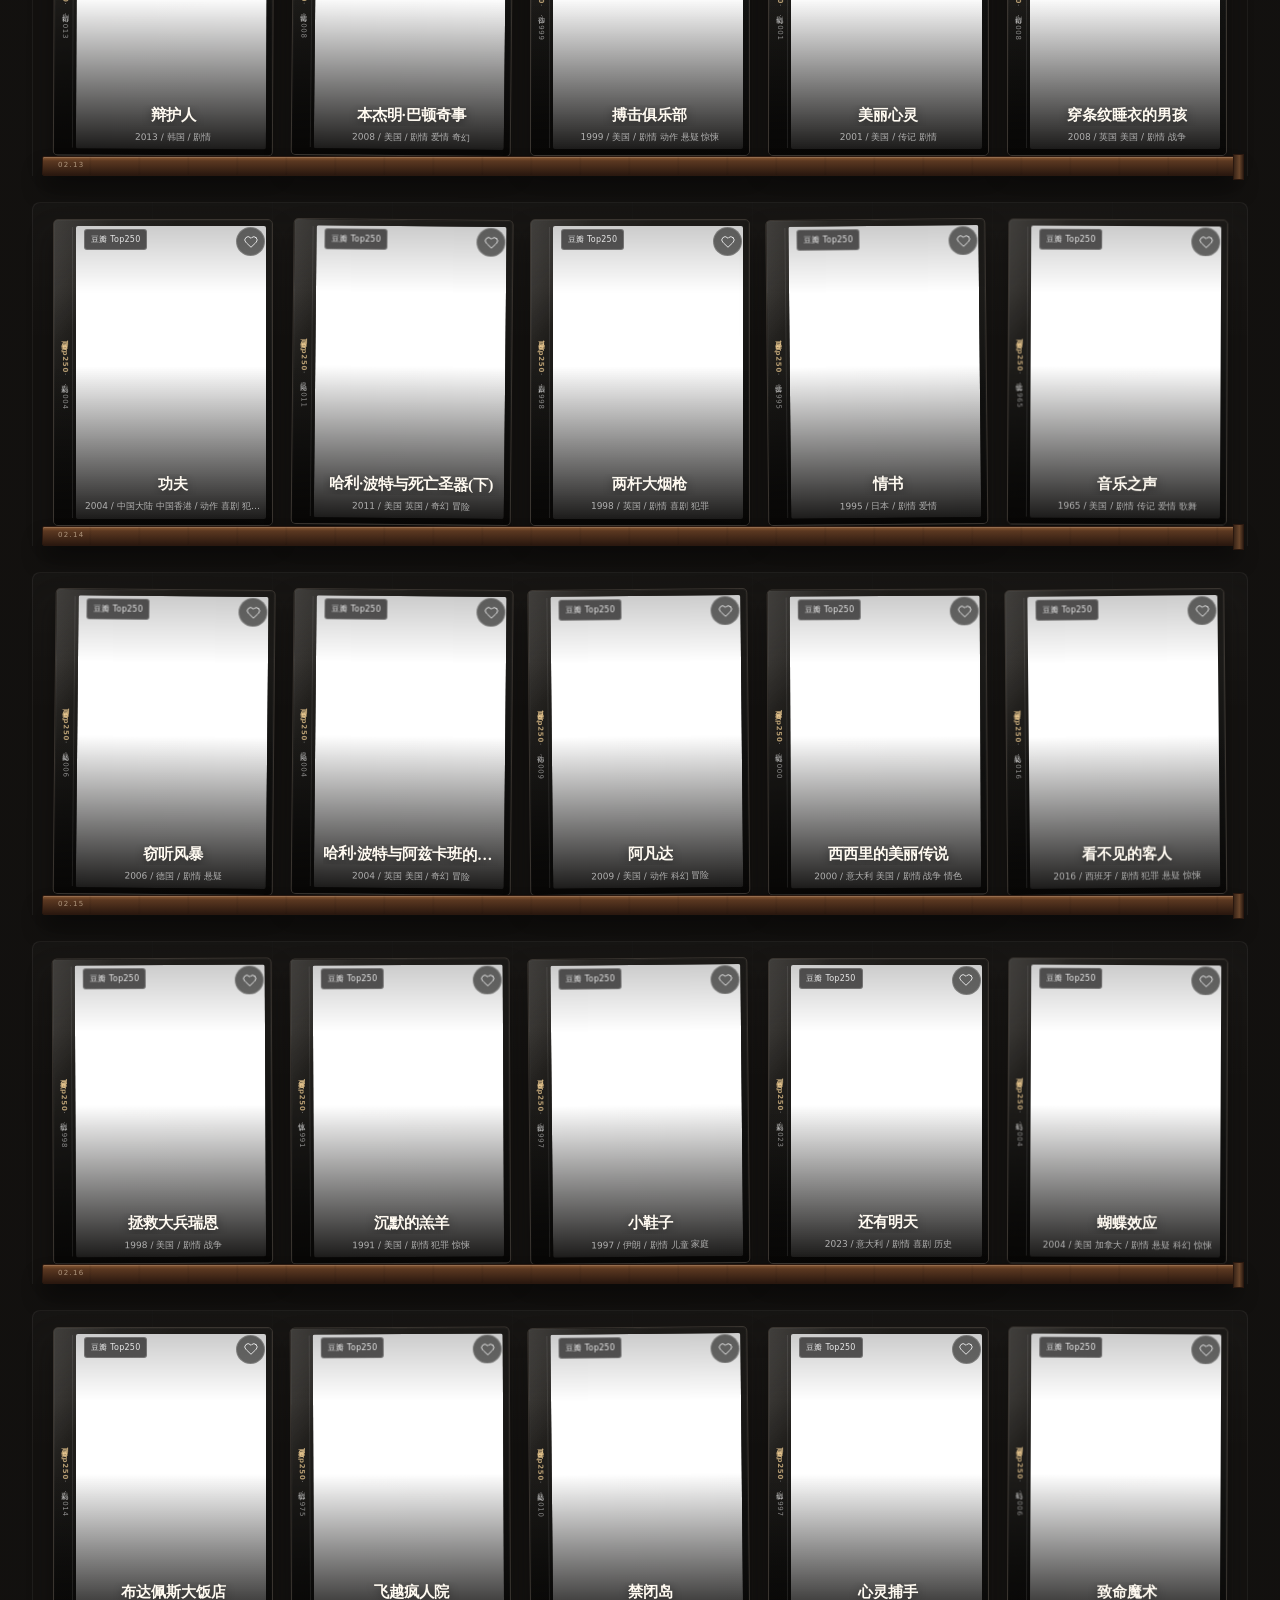
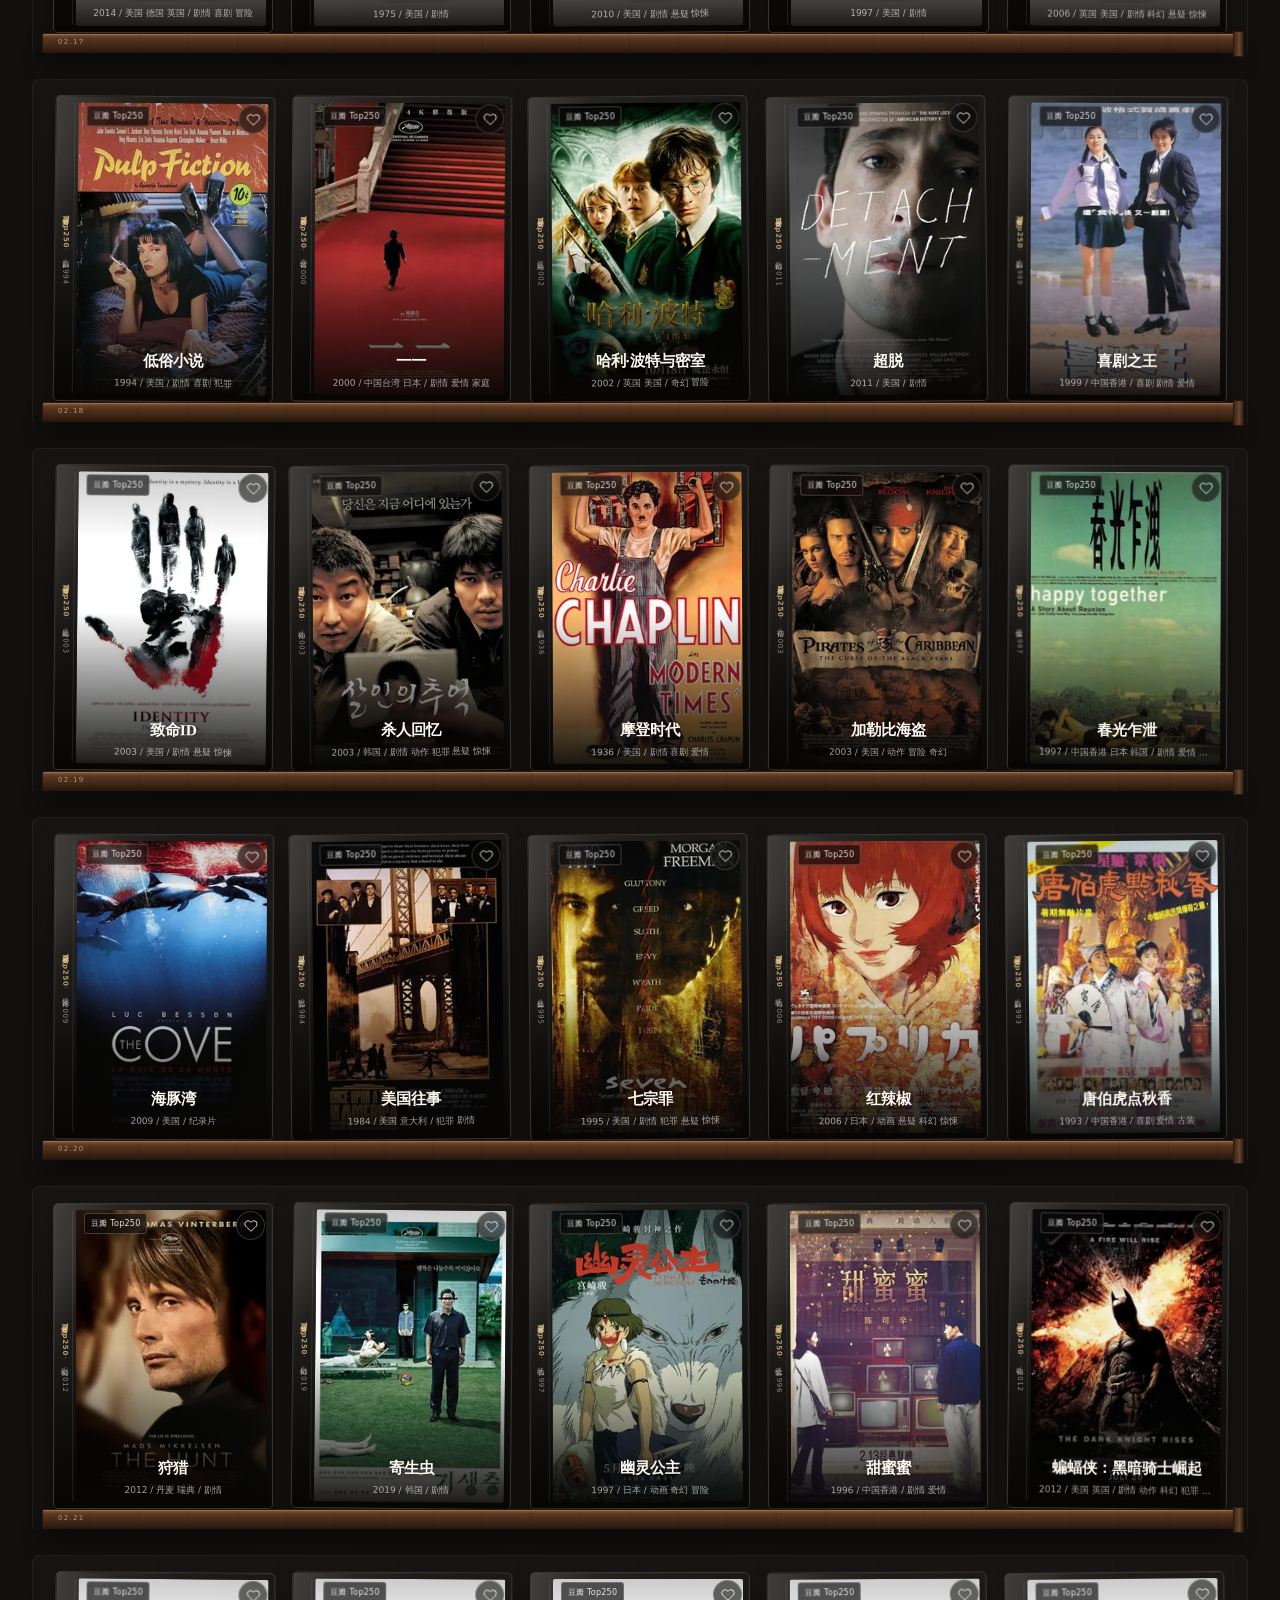
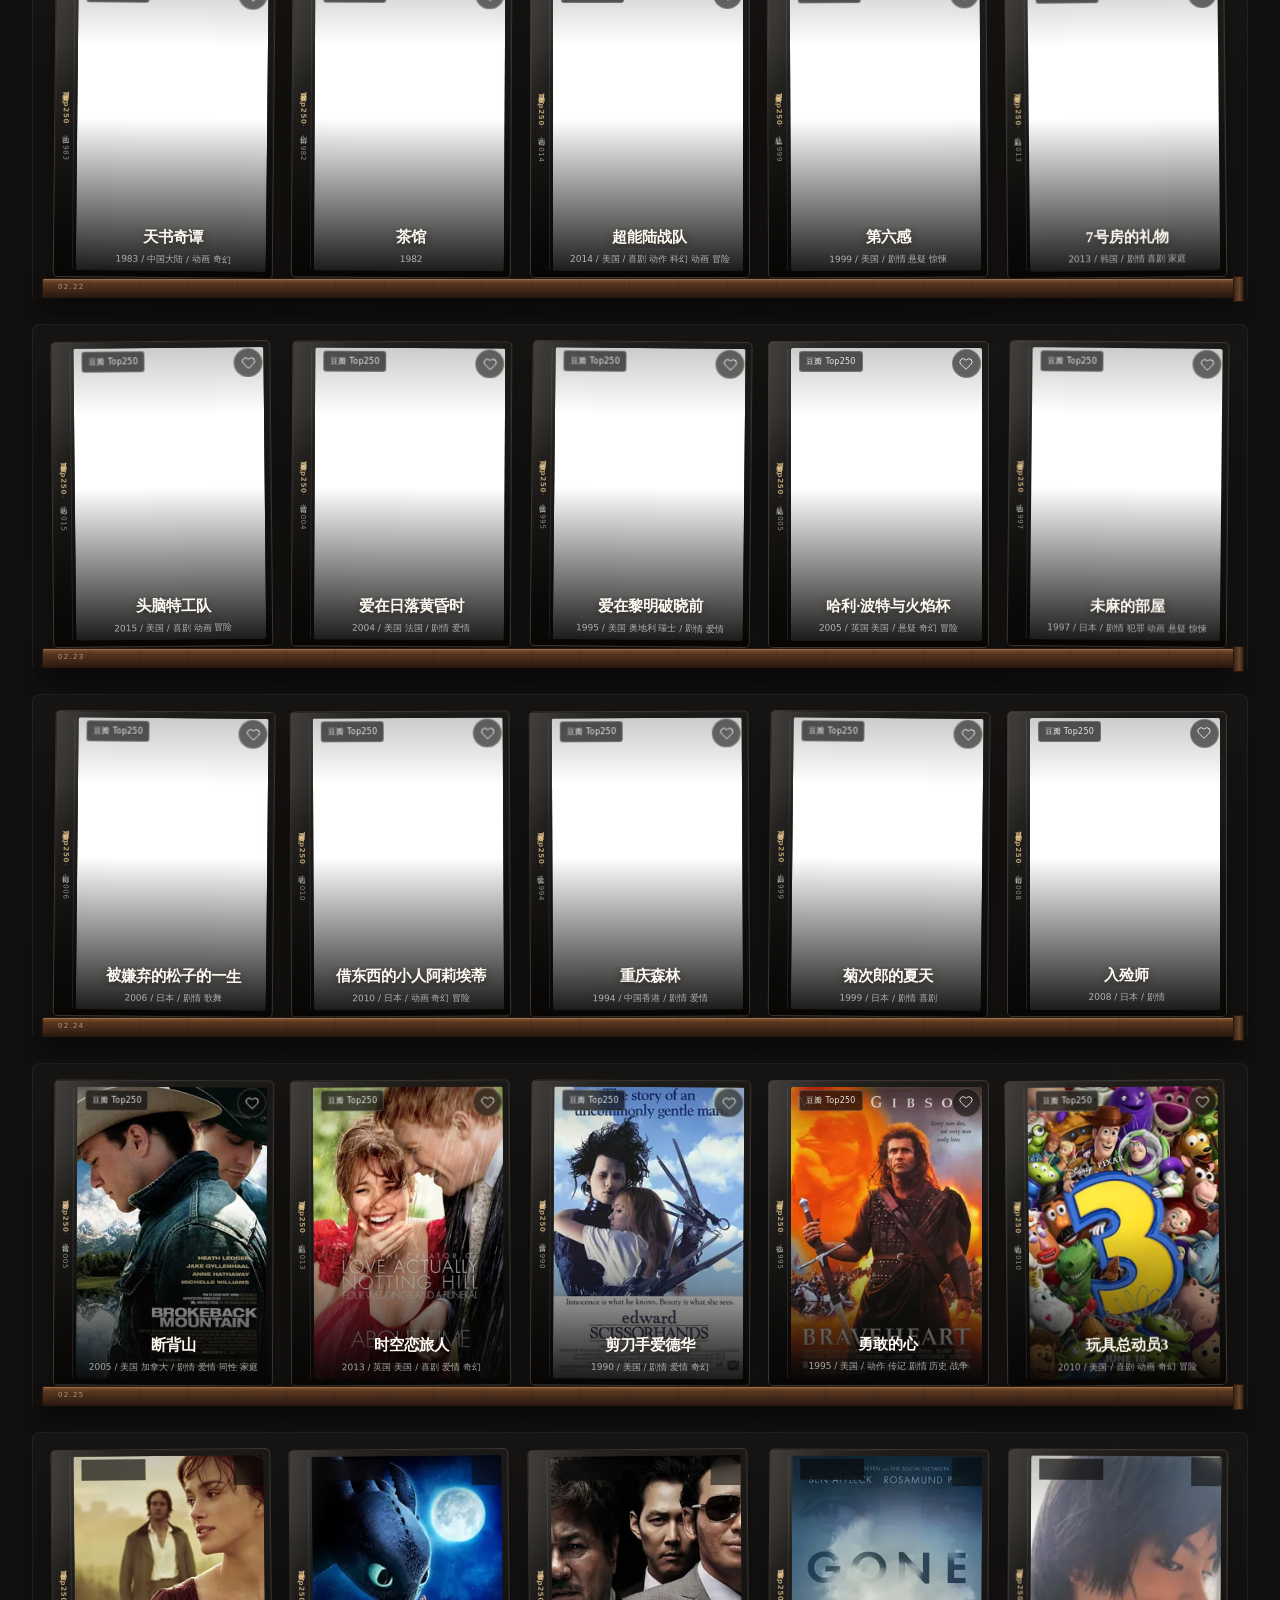
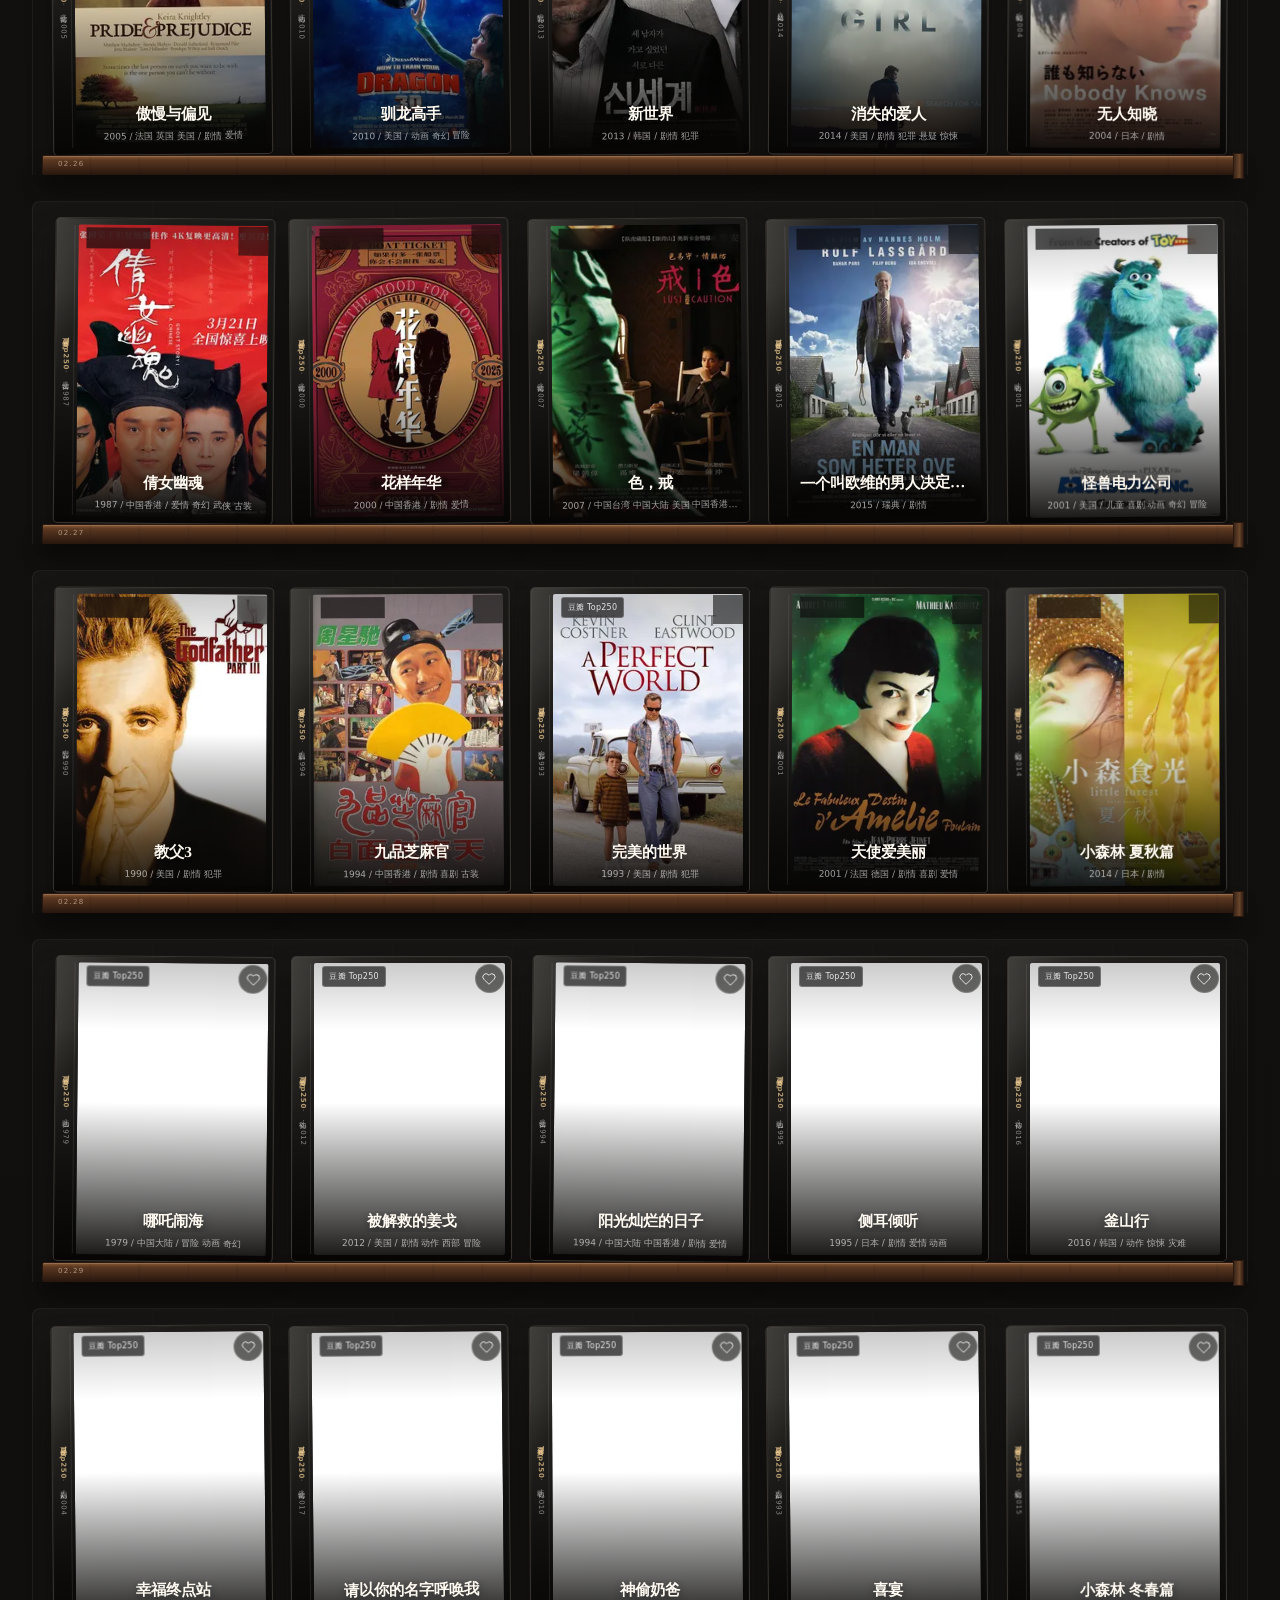
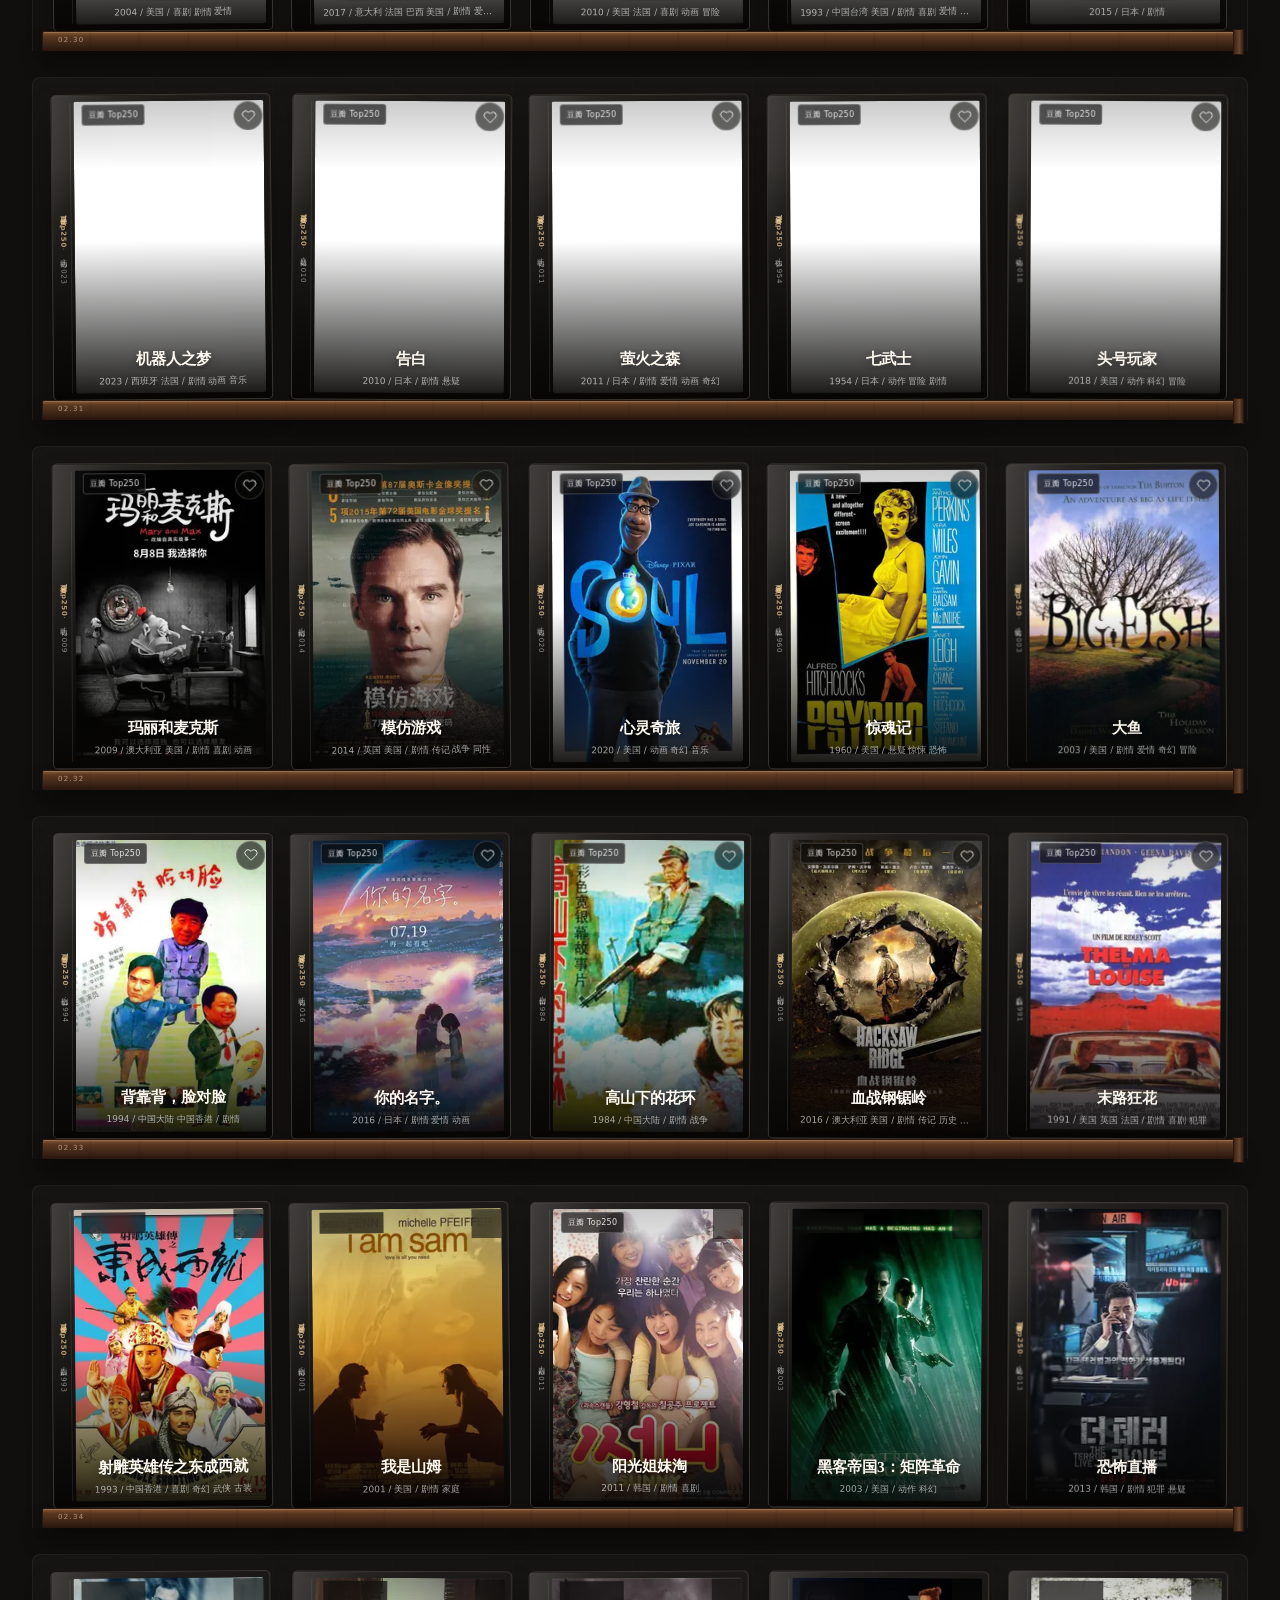
==== commit 1fb2d1a5: "为目录分段增加超时与无增量重试" ====
--- a/index.html
+++ b/index.html
@@ -54,7 +54,7 @@
     <nav class="main-nav" aria-label="主导航">
       <a class="is-active" href="#library">电影书架</a>
       <a href="today/">今日热映</a>
-      <a href="resources/?v=20261127t">资源库</a>
+      <a href="resources/?v=20261127u">资源库</a>
       <a href="#about">片源说明</a>
     </nav>
     <div class="header-note"><span class="status-dot"></span>经典 · 热映 · 免费正片</div>
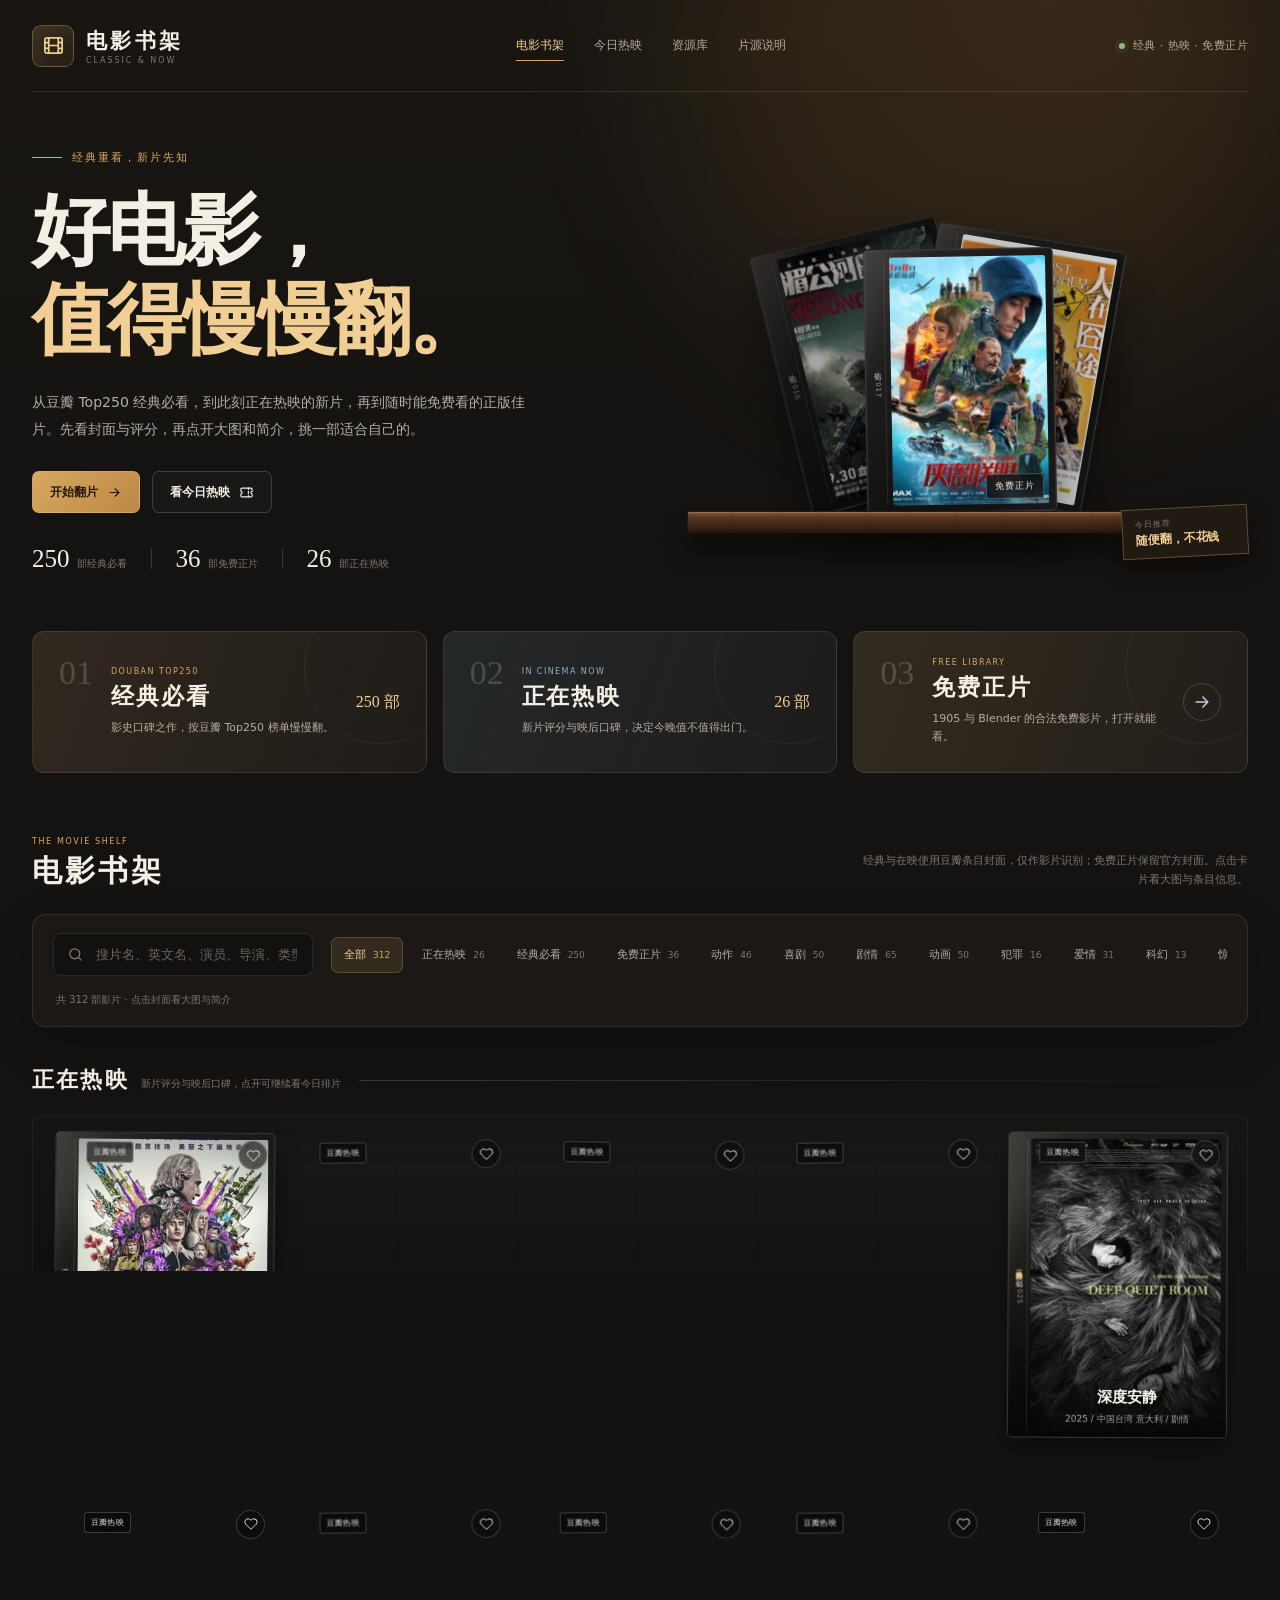
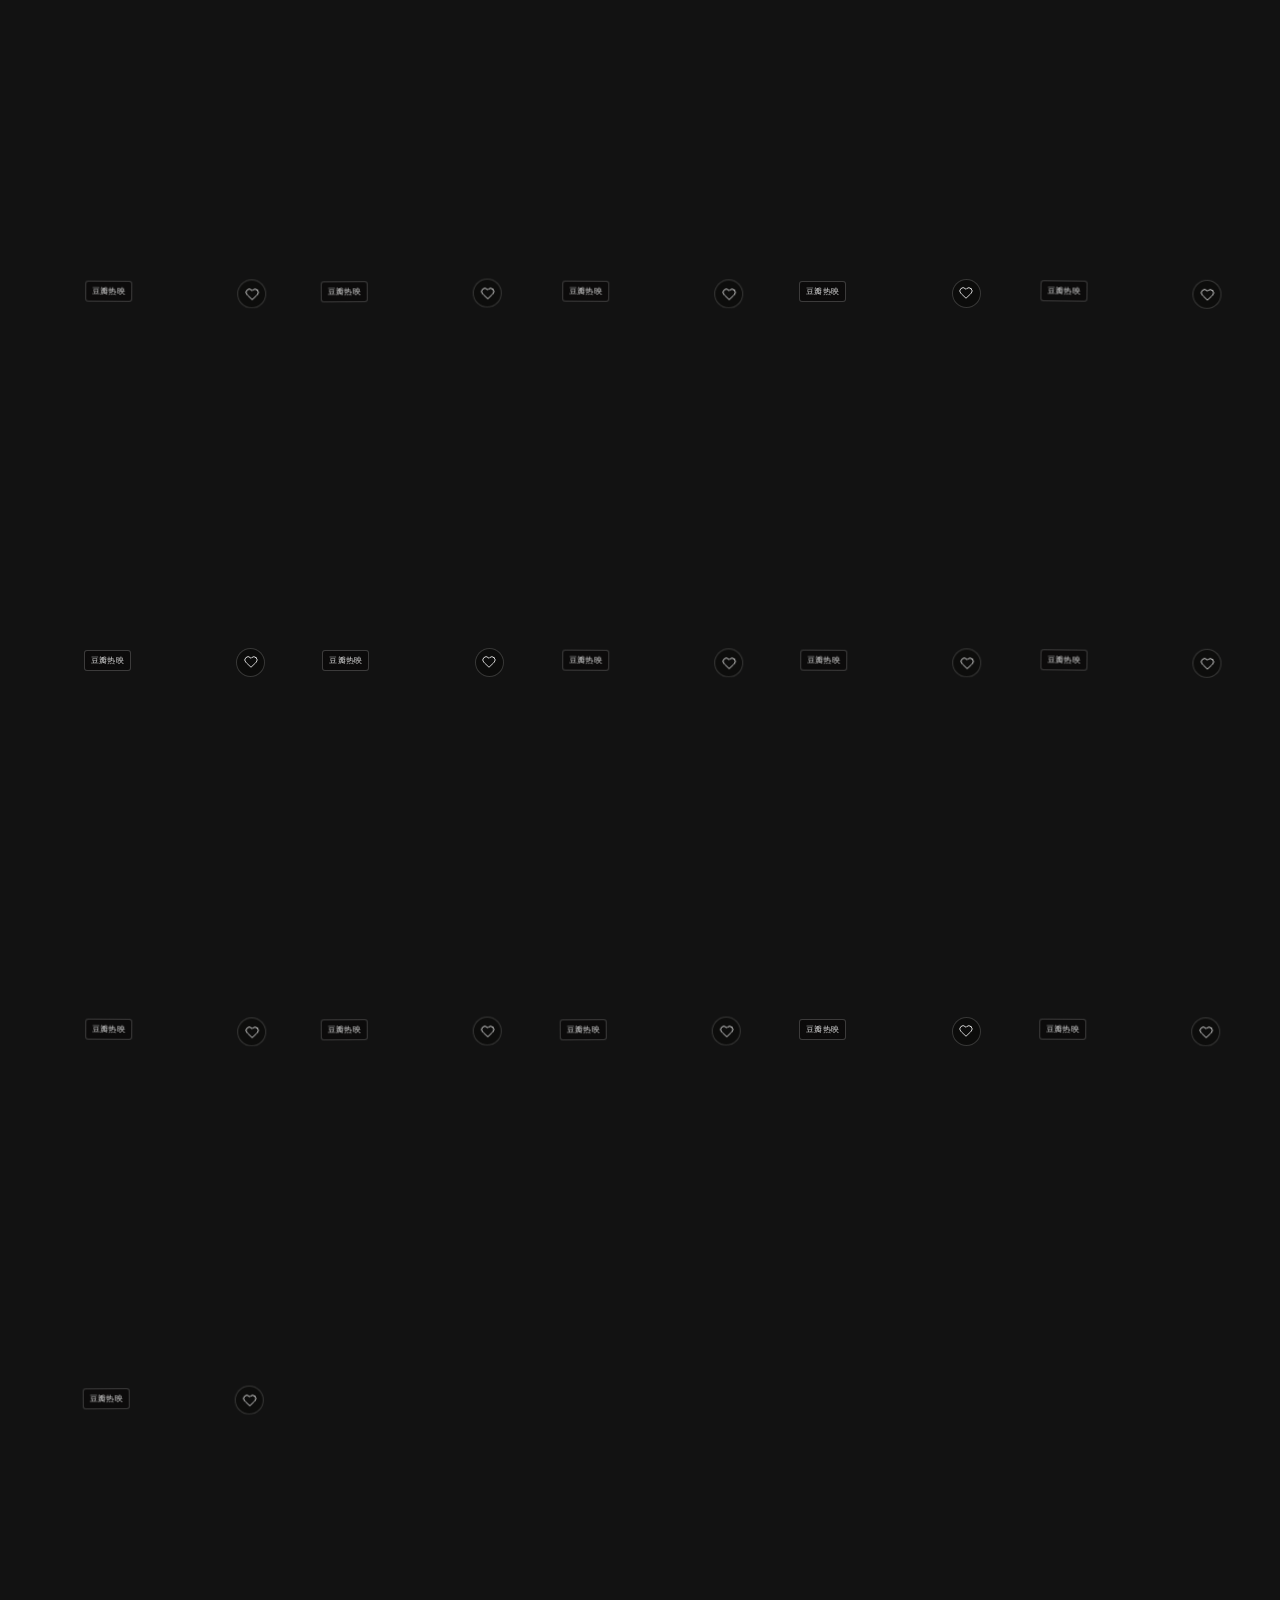
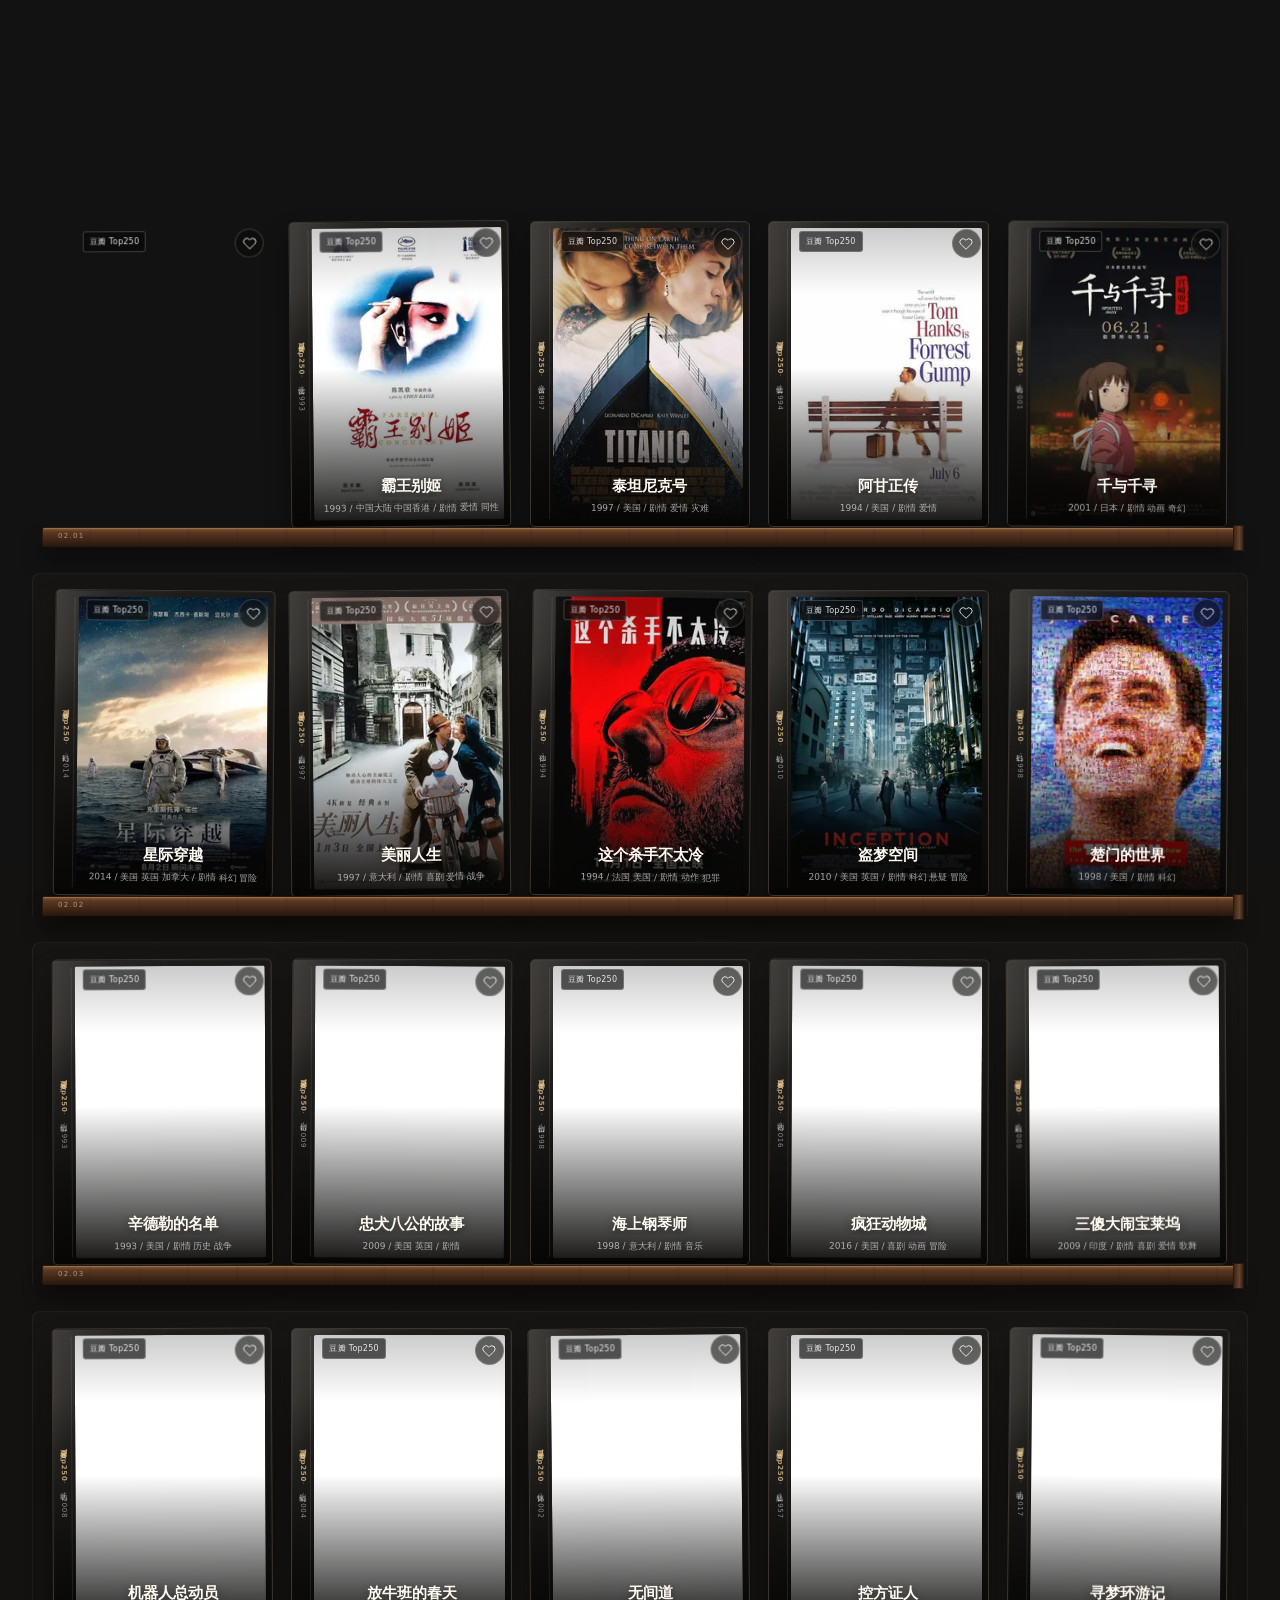
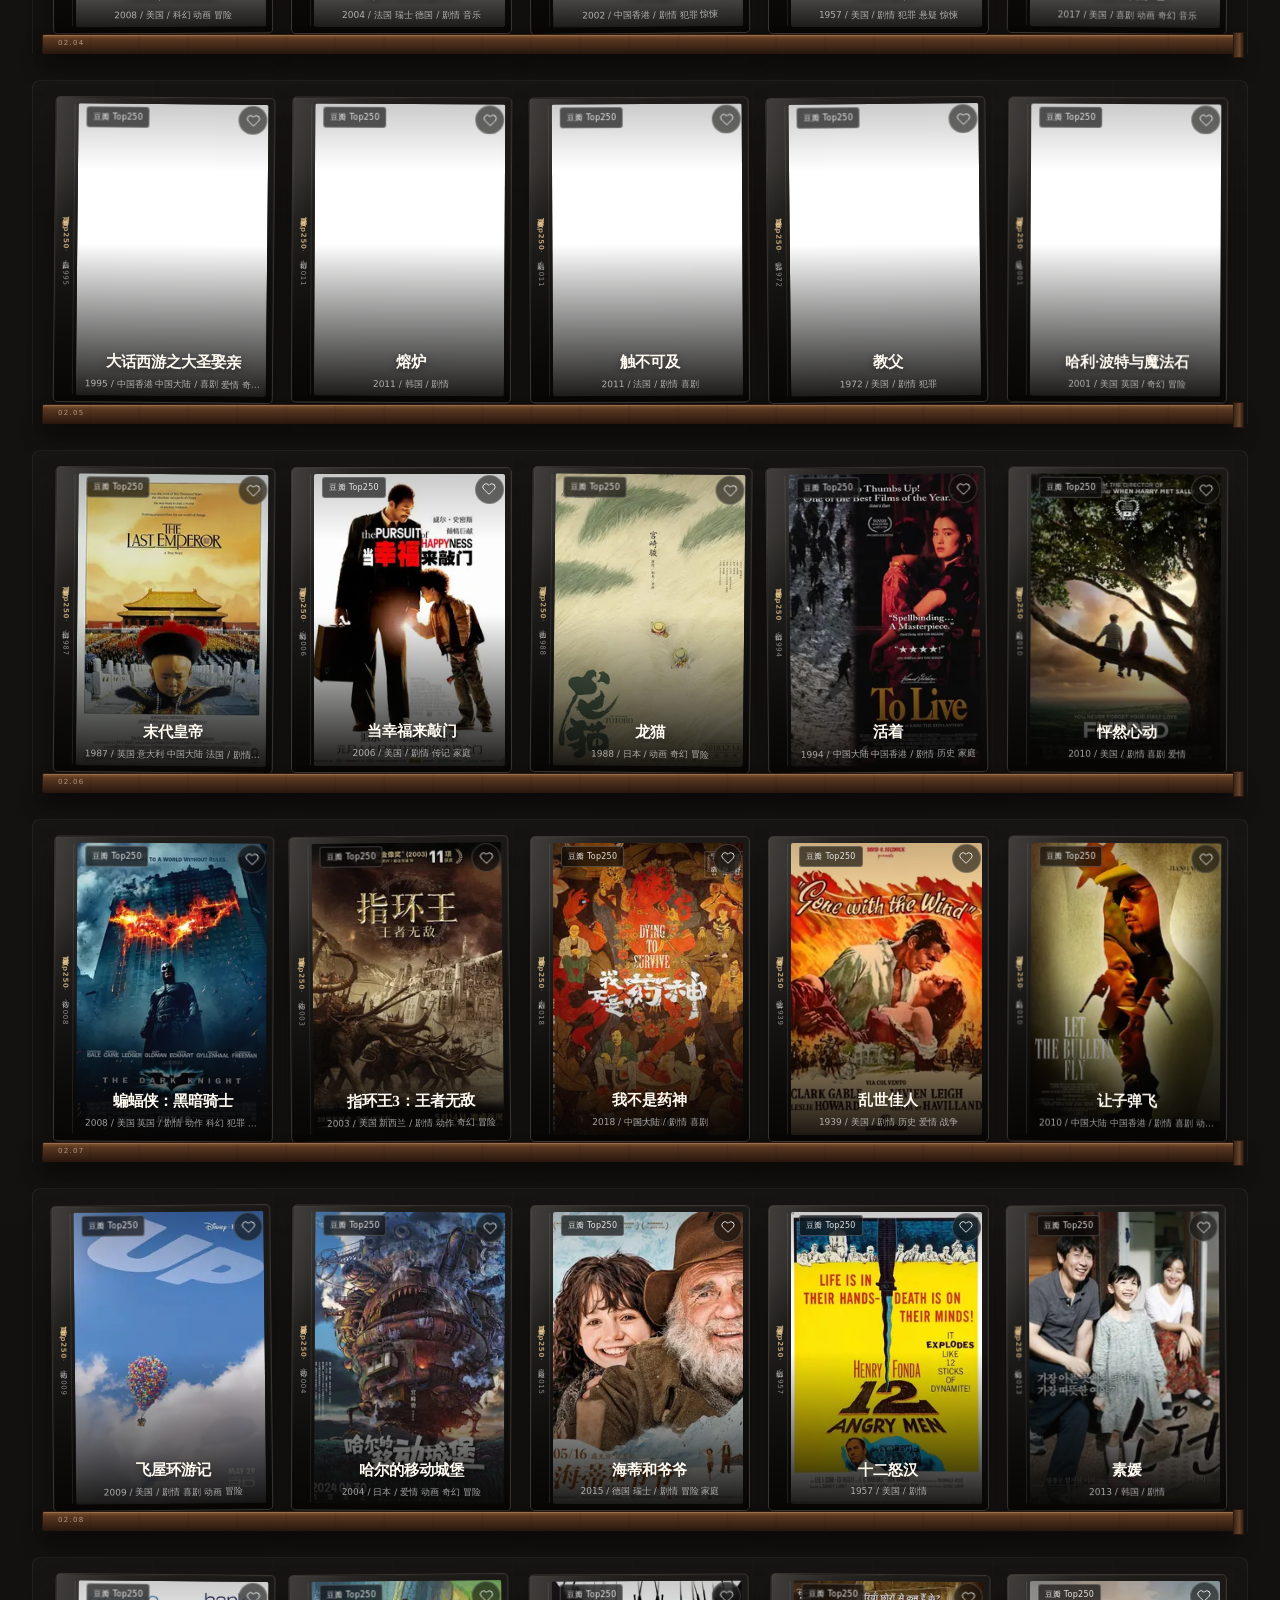
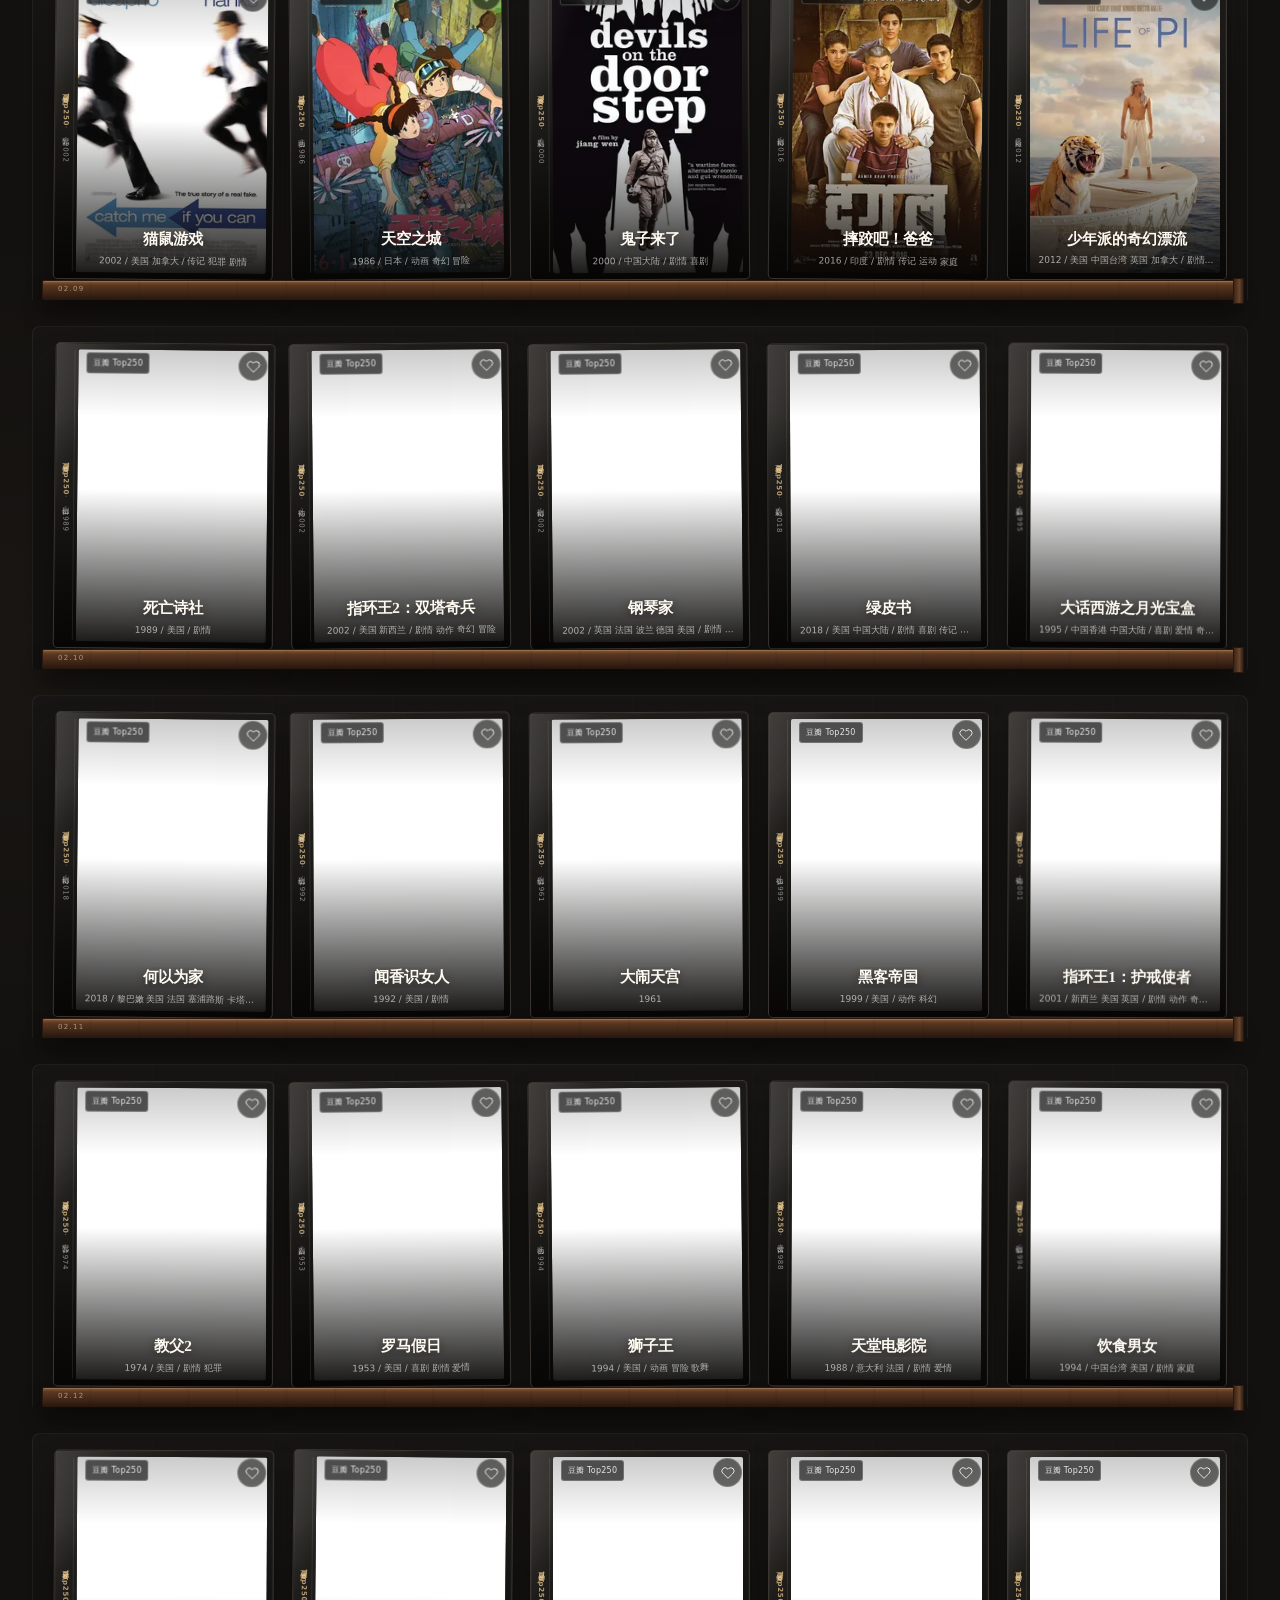
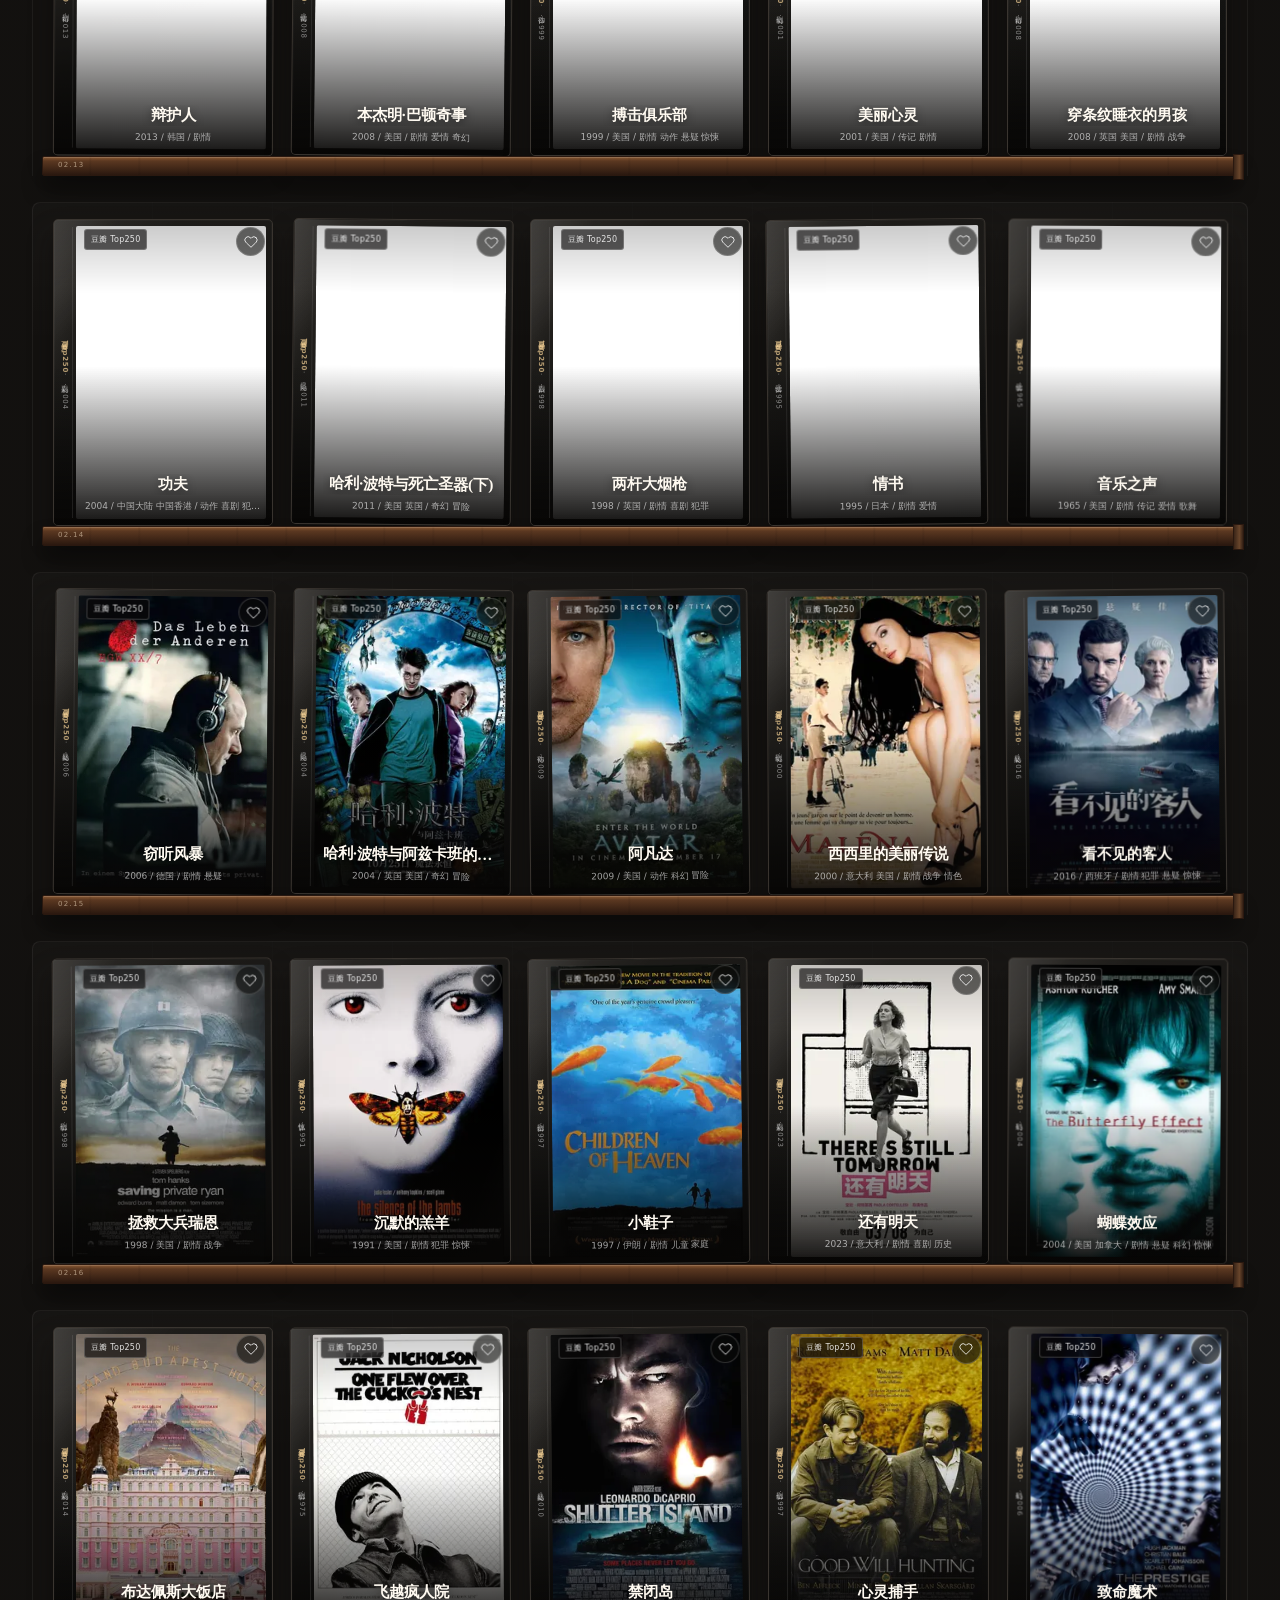
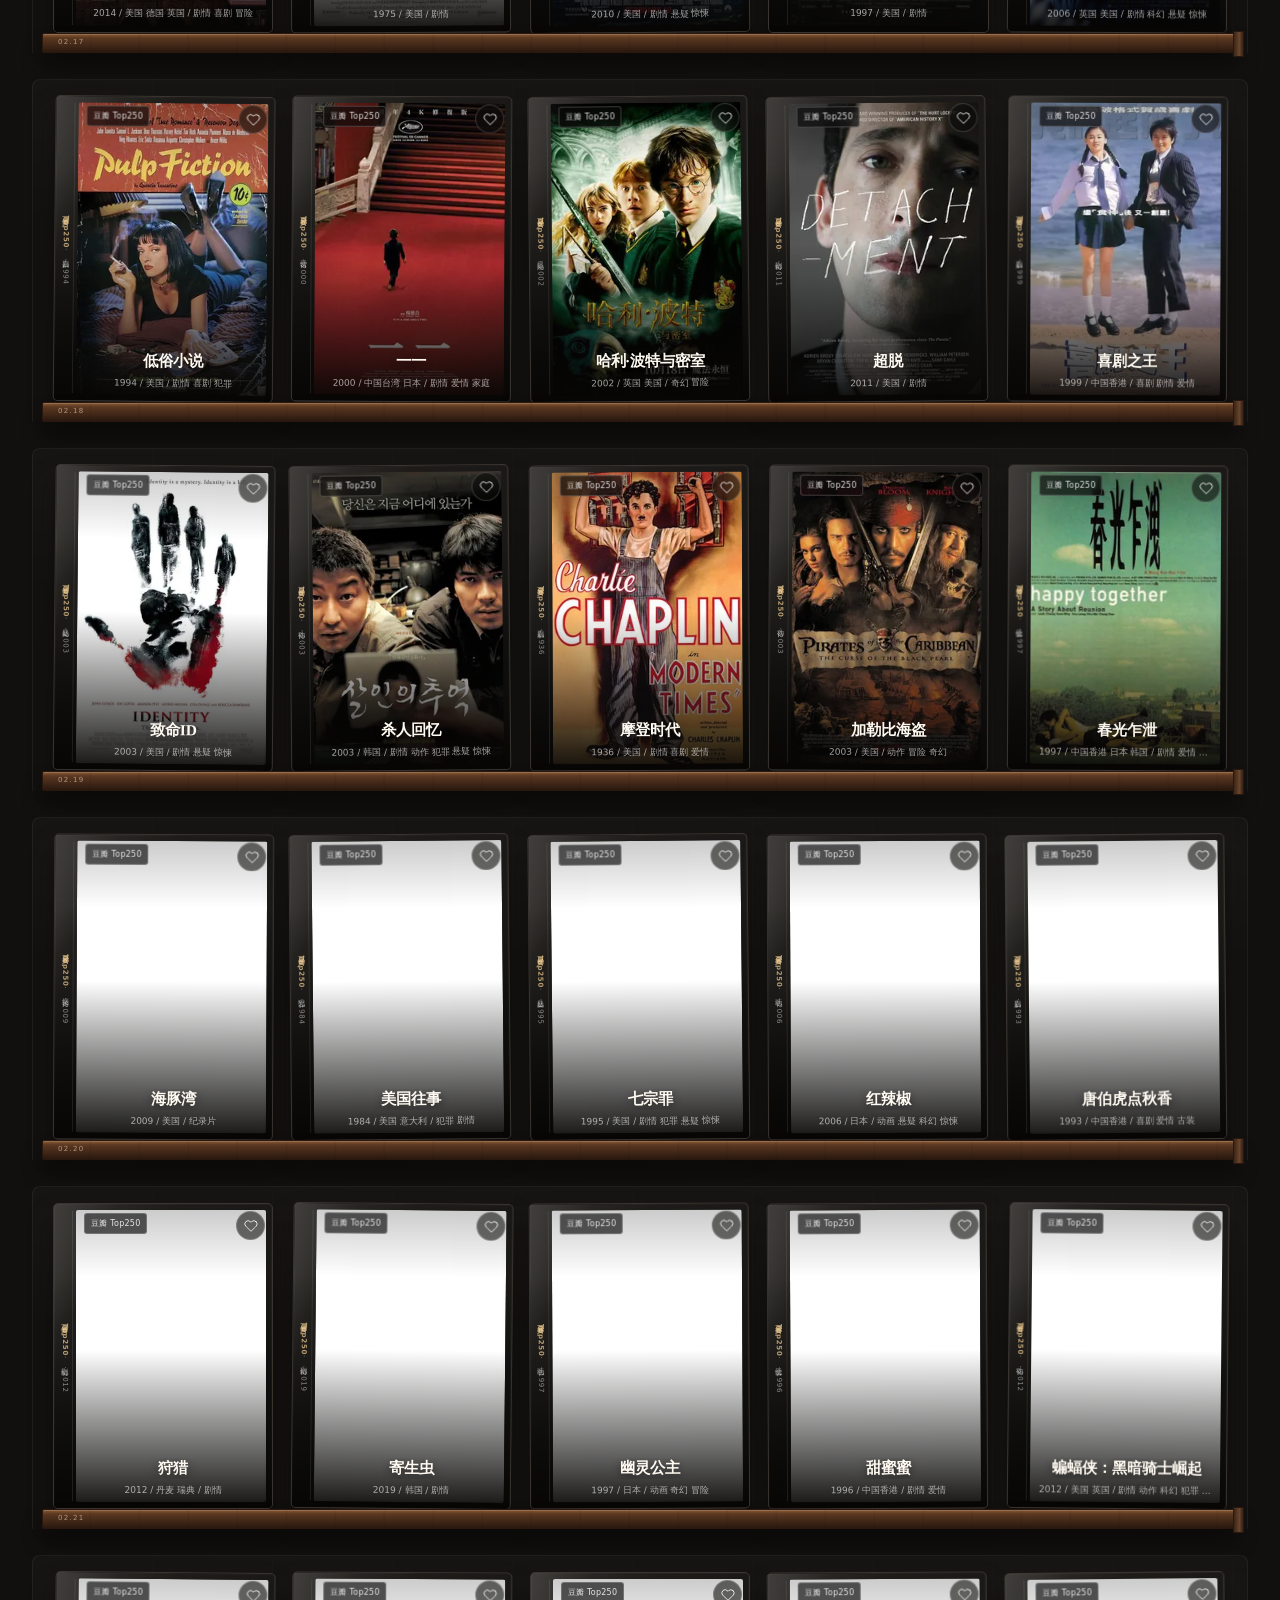
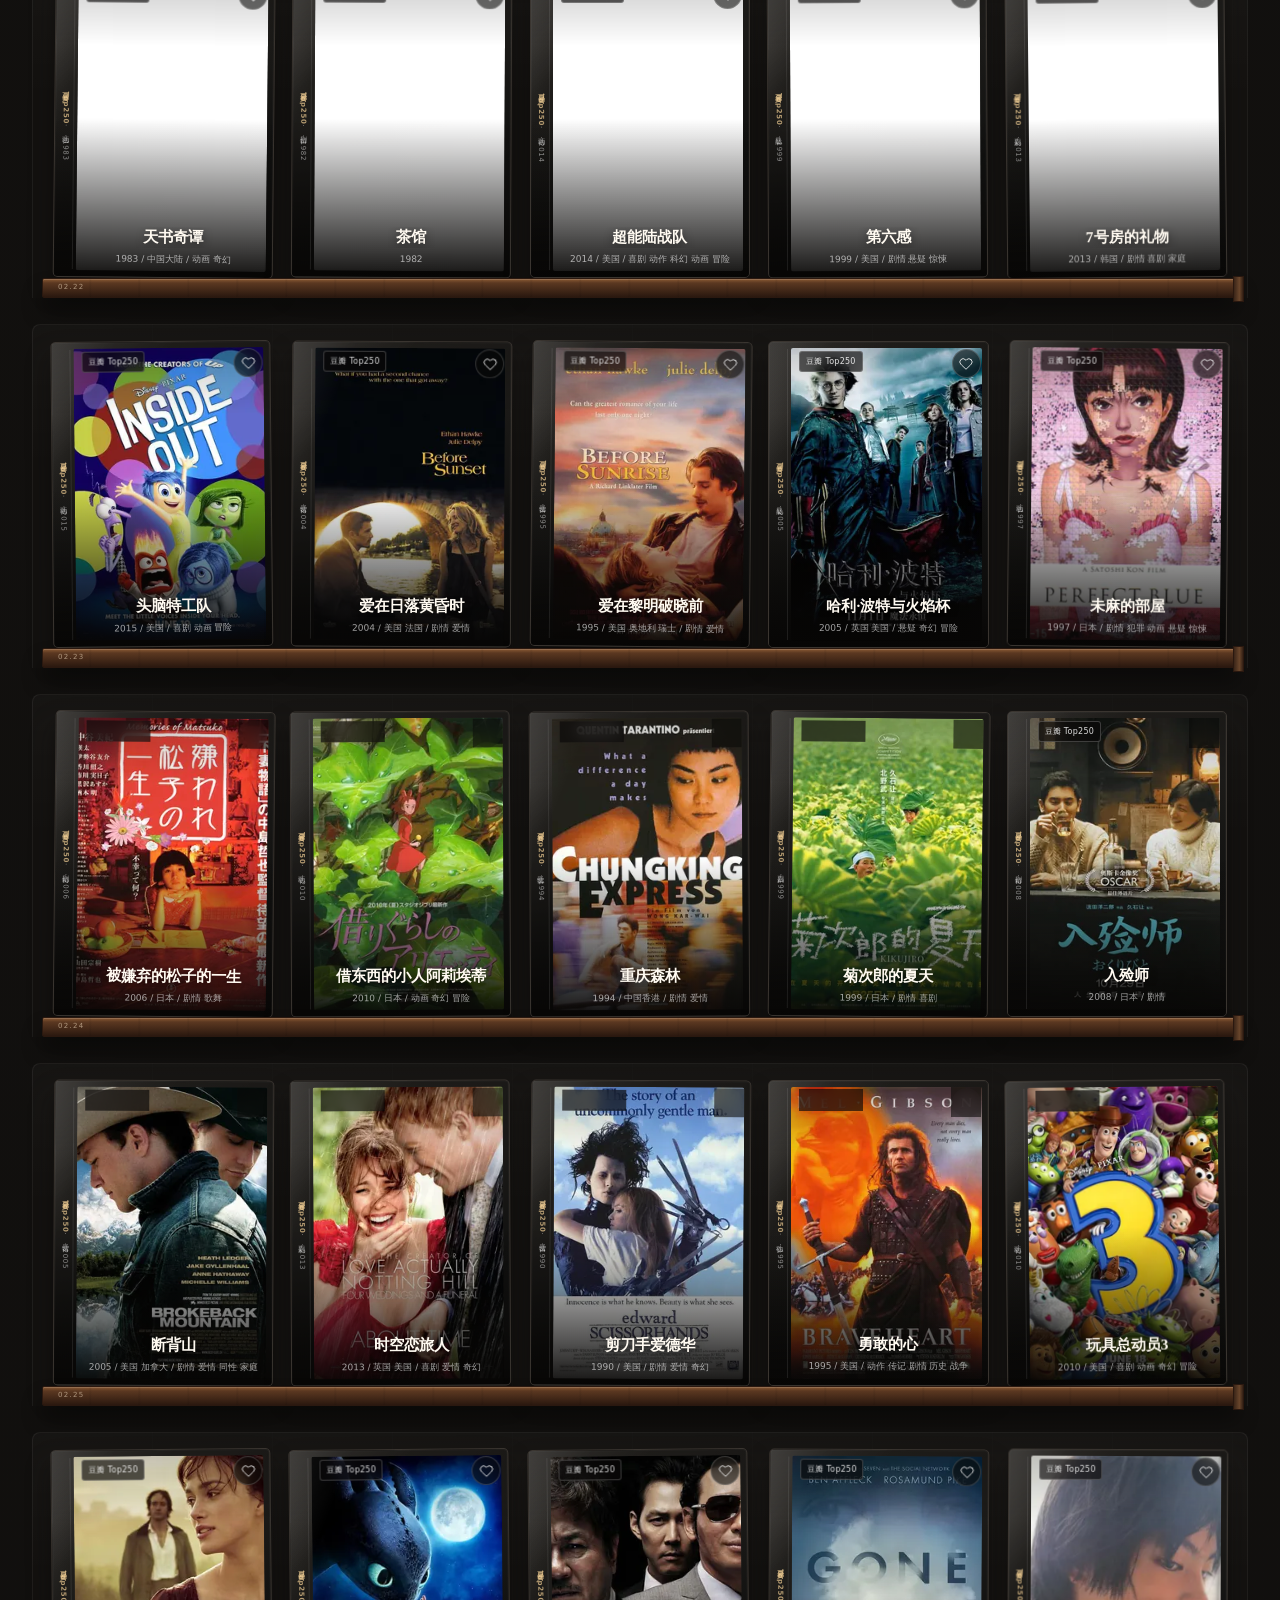
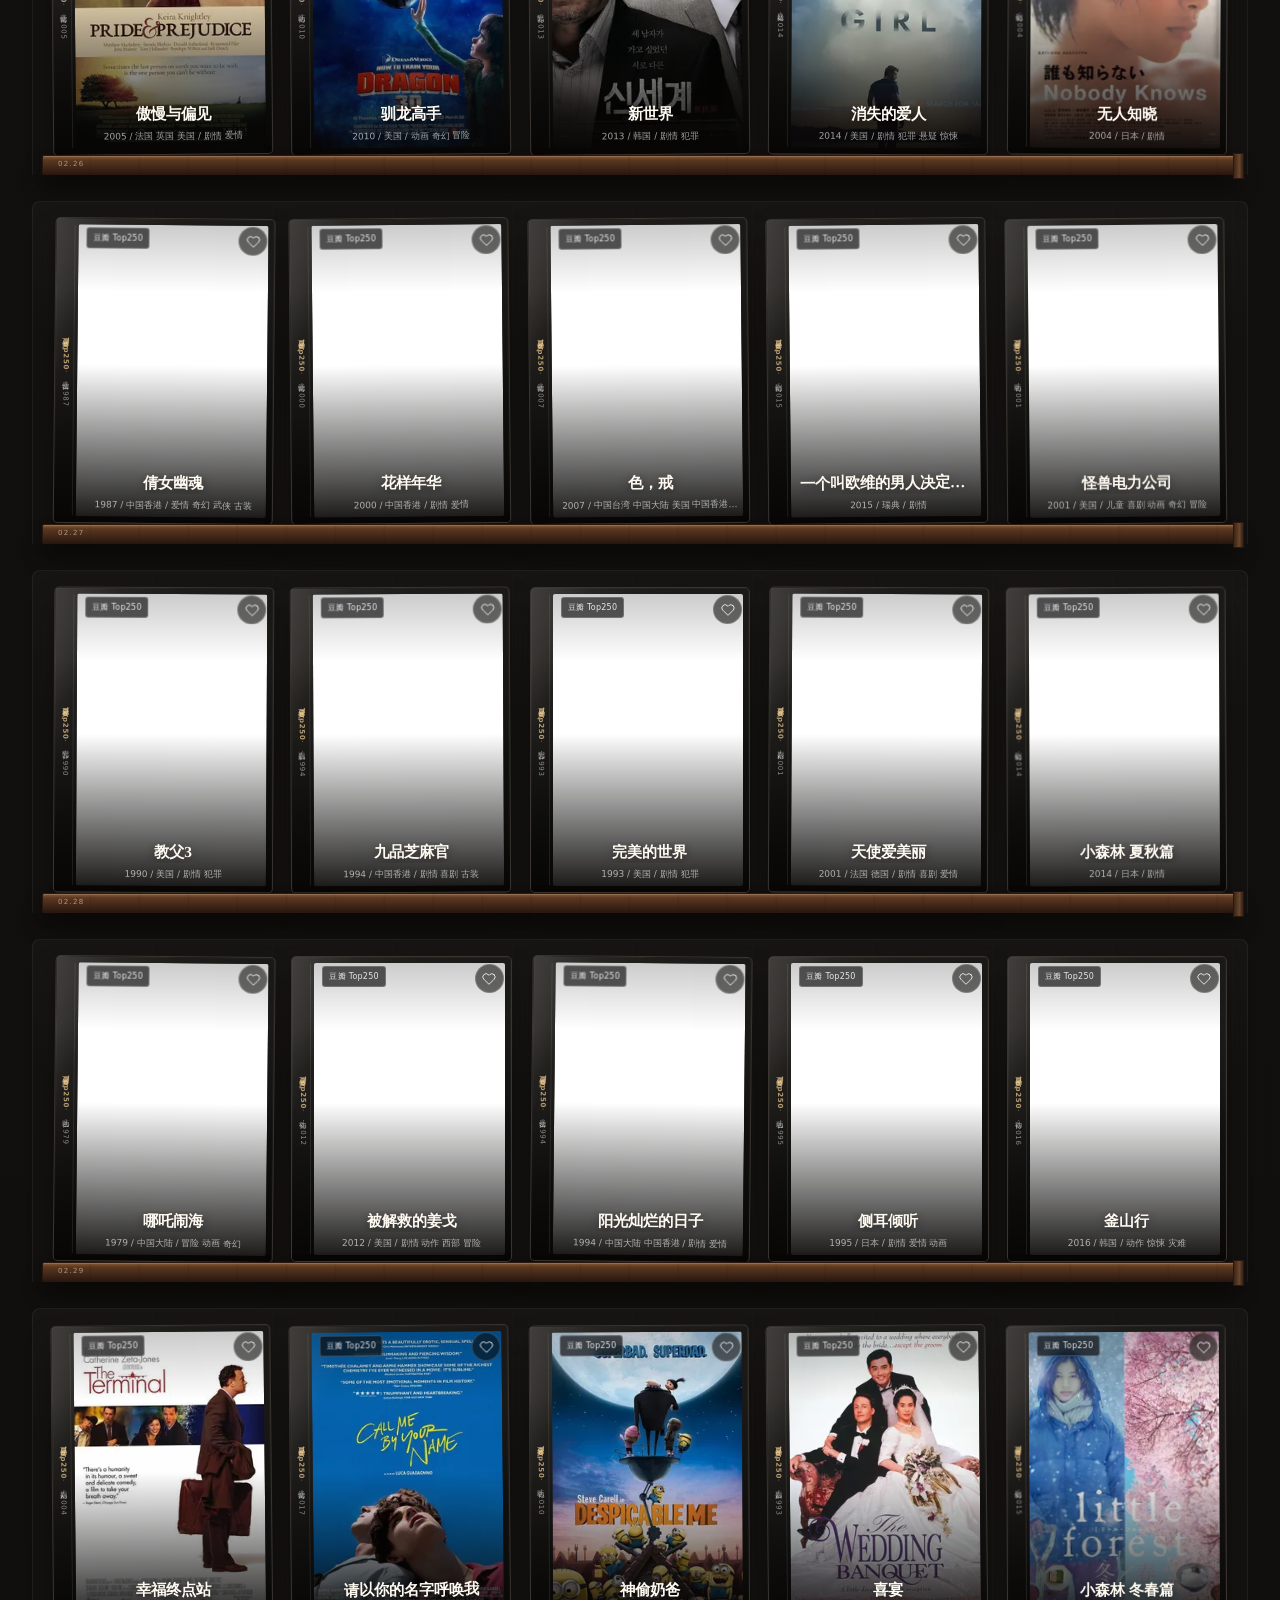
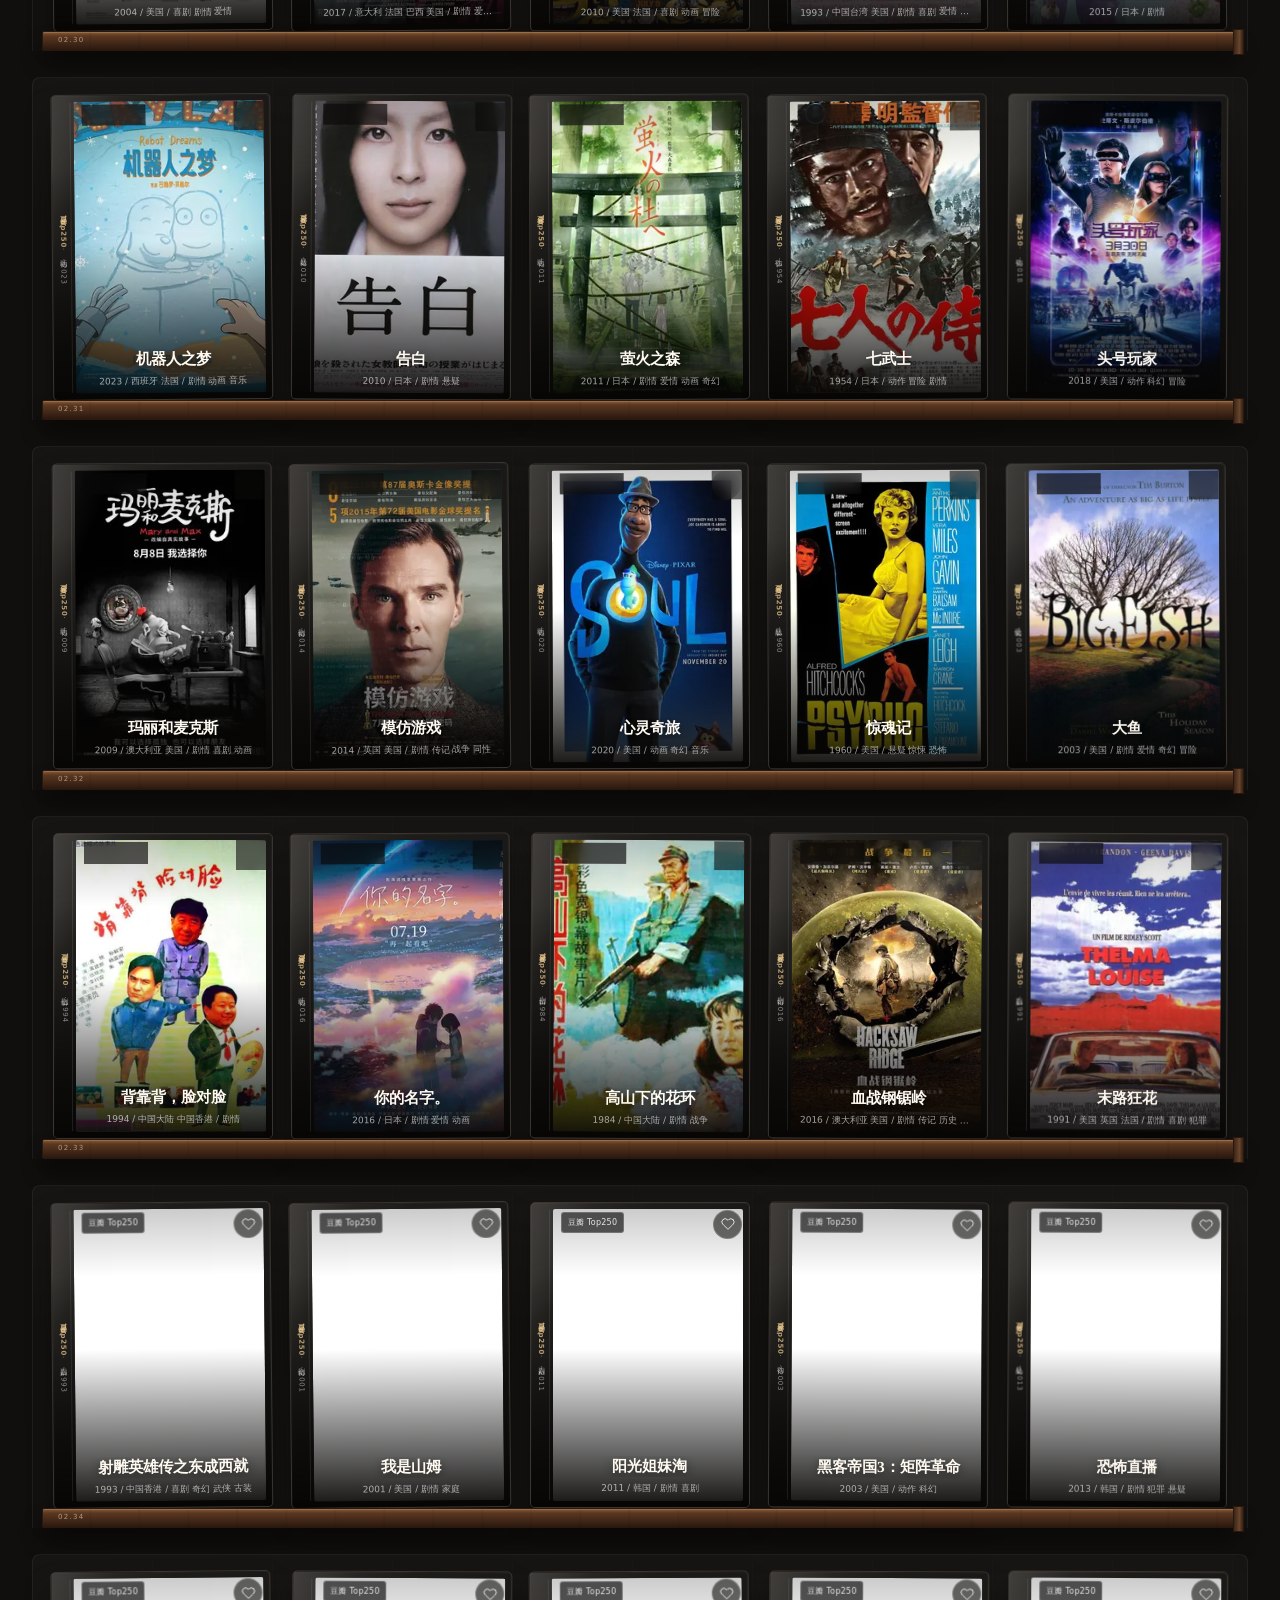
==== commit 76545414: "防止目录分段重试造成重复资源" ====
--- a/index.html
+++ b/index.html
@@ -54,7 +54,7 @@
     <nav class="main-nav" aria-label="主导航">
       <a class="is-active" href="#library">电影书架</a>
       <a href="today/">今日热映</a>
-      <a href="resources/?v=20261127u">资源库</a>
+      <a href="resources/?v=20261127v">资源库</a>
       <a href="#about">片源说明</a>
     </nav>
     <div class="header-note"><span class="status-dot"></span>经典 · 热映 · 免费正片</div>
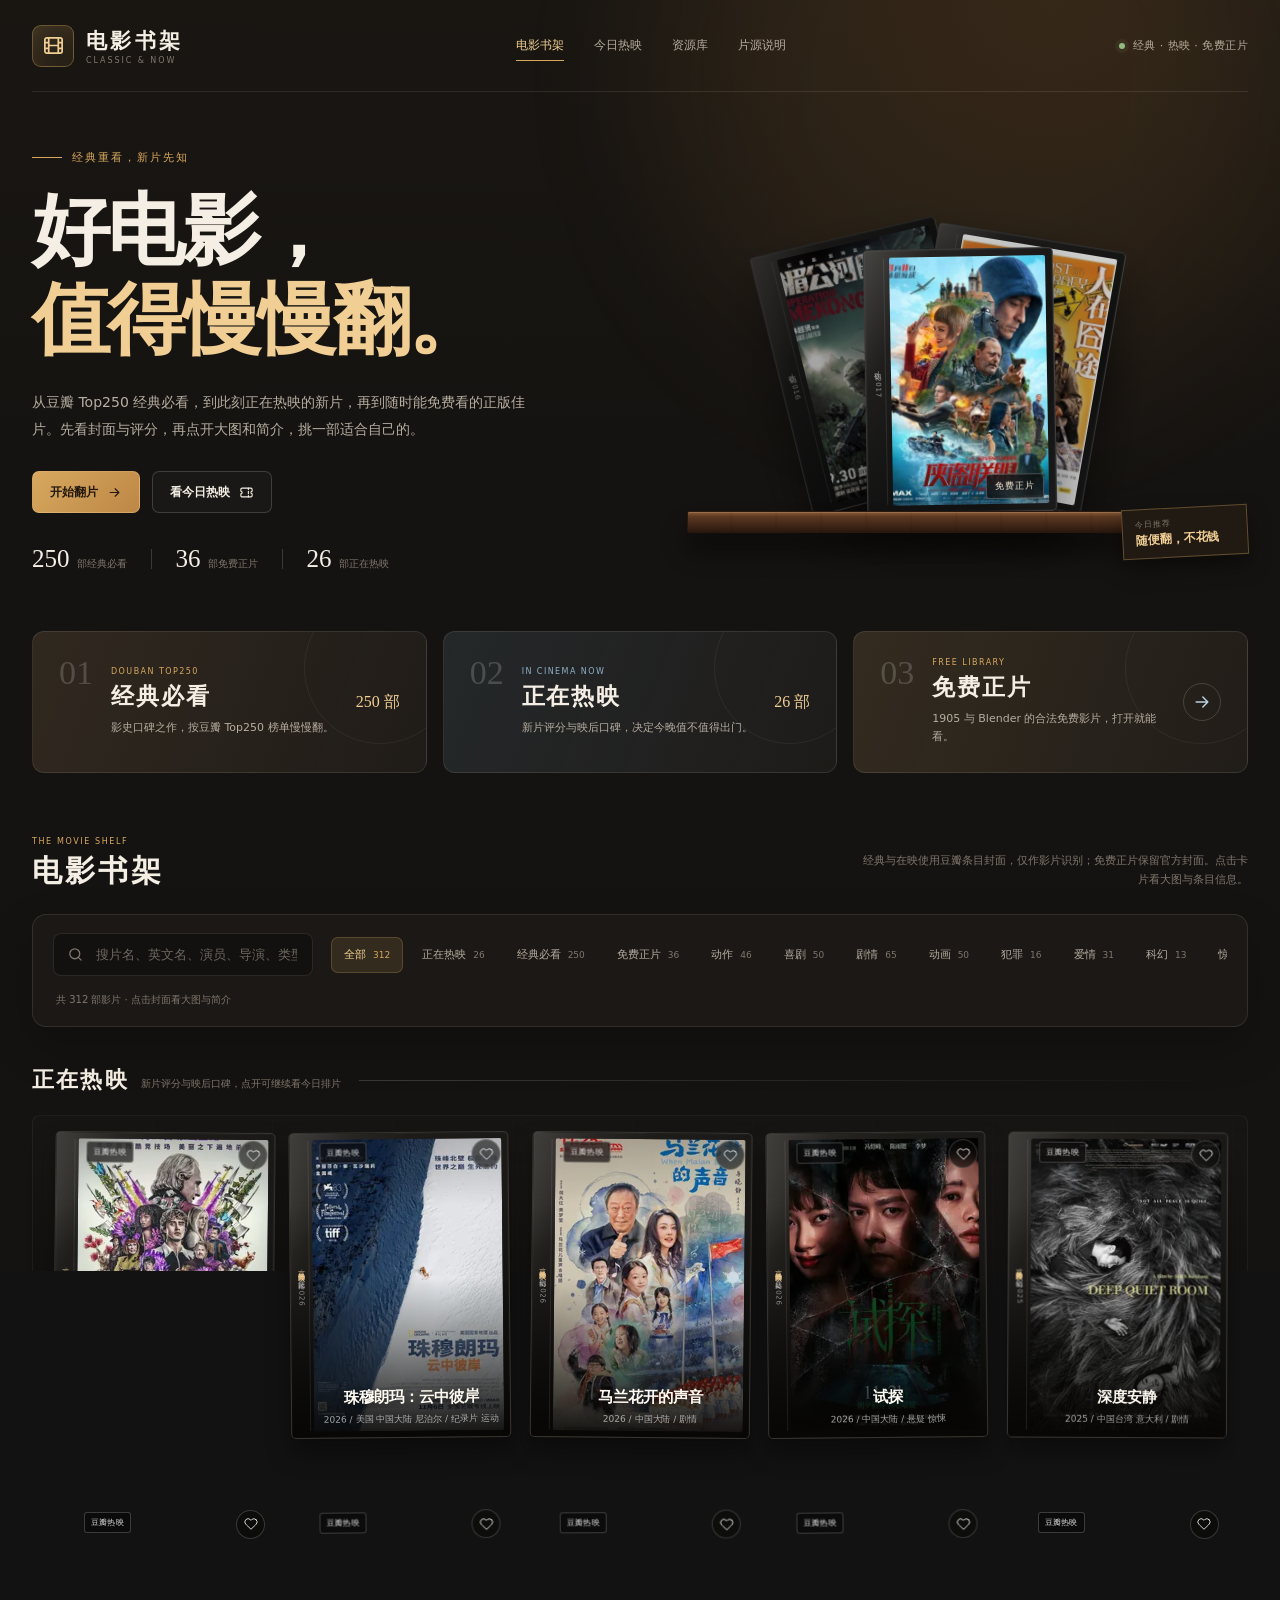
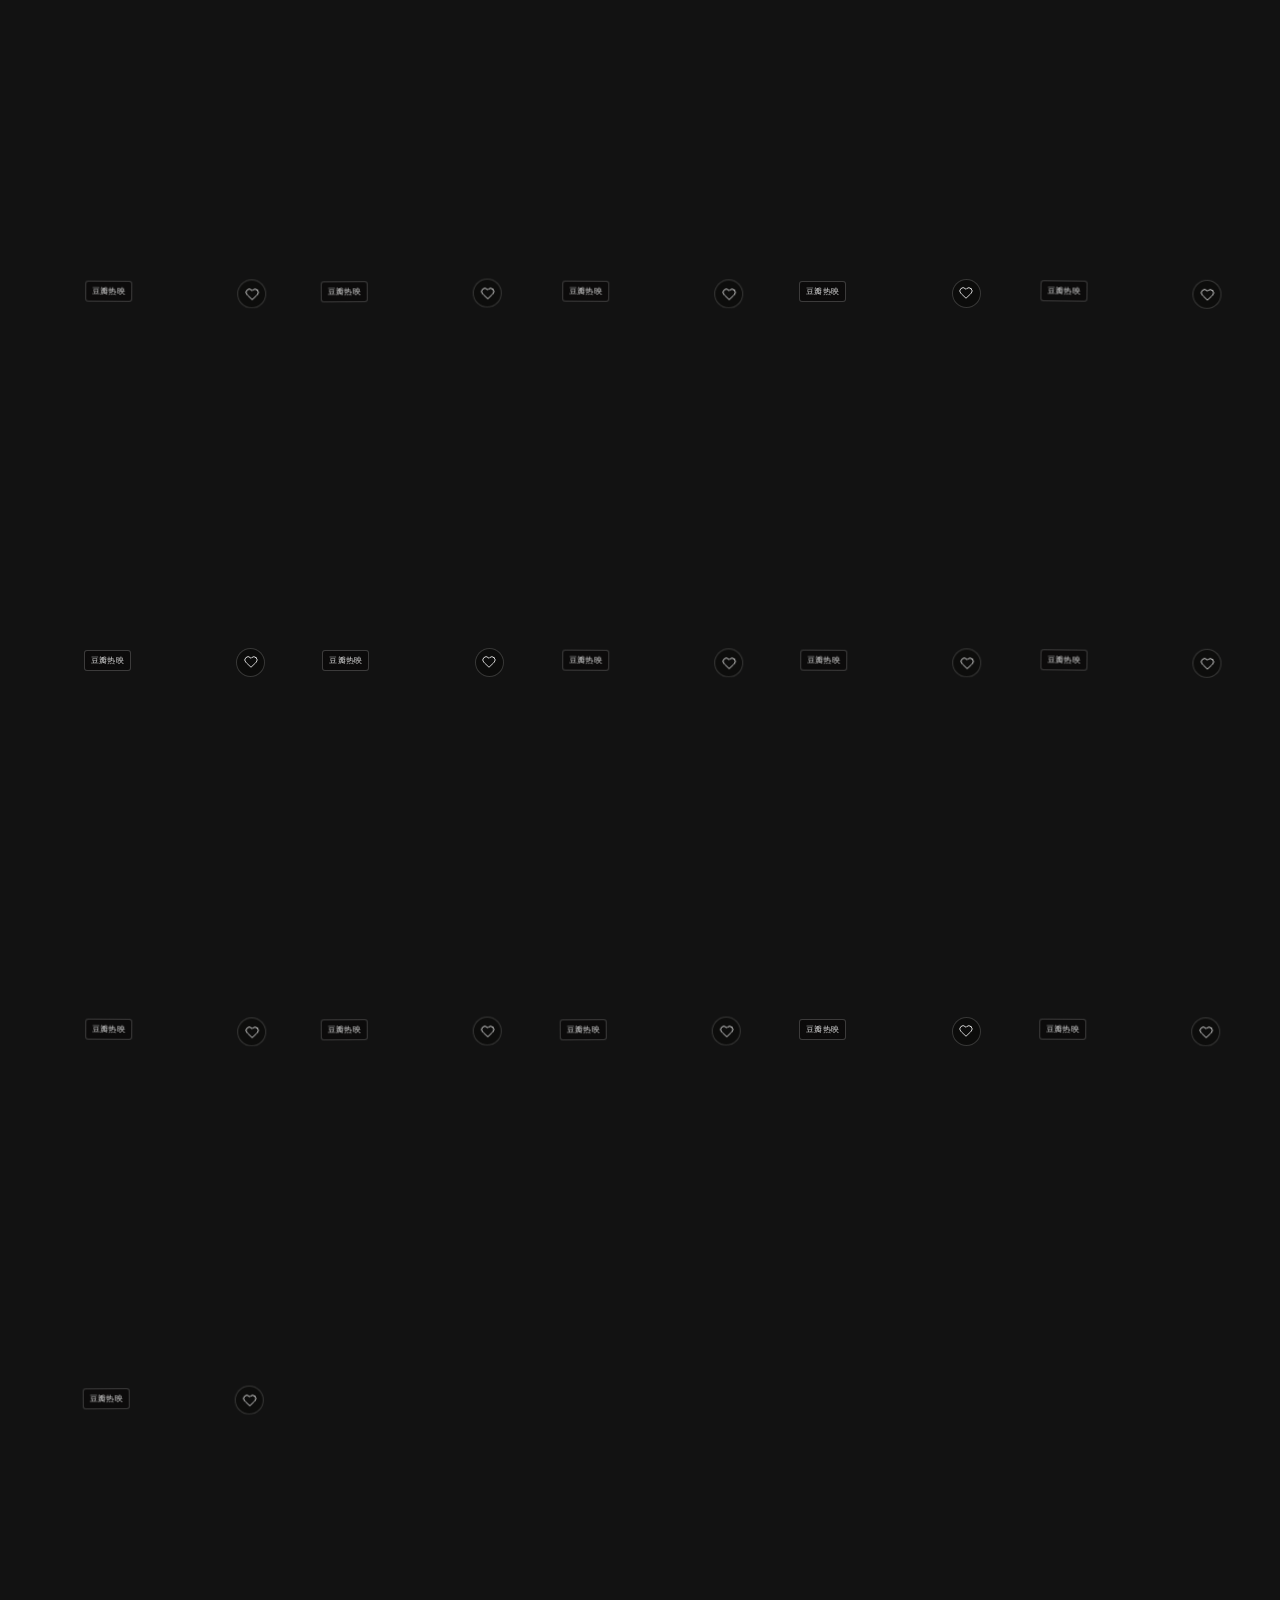
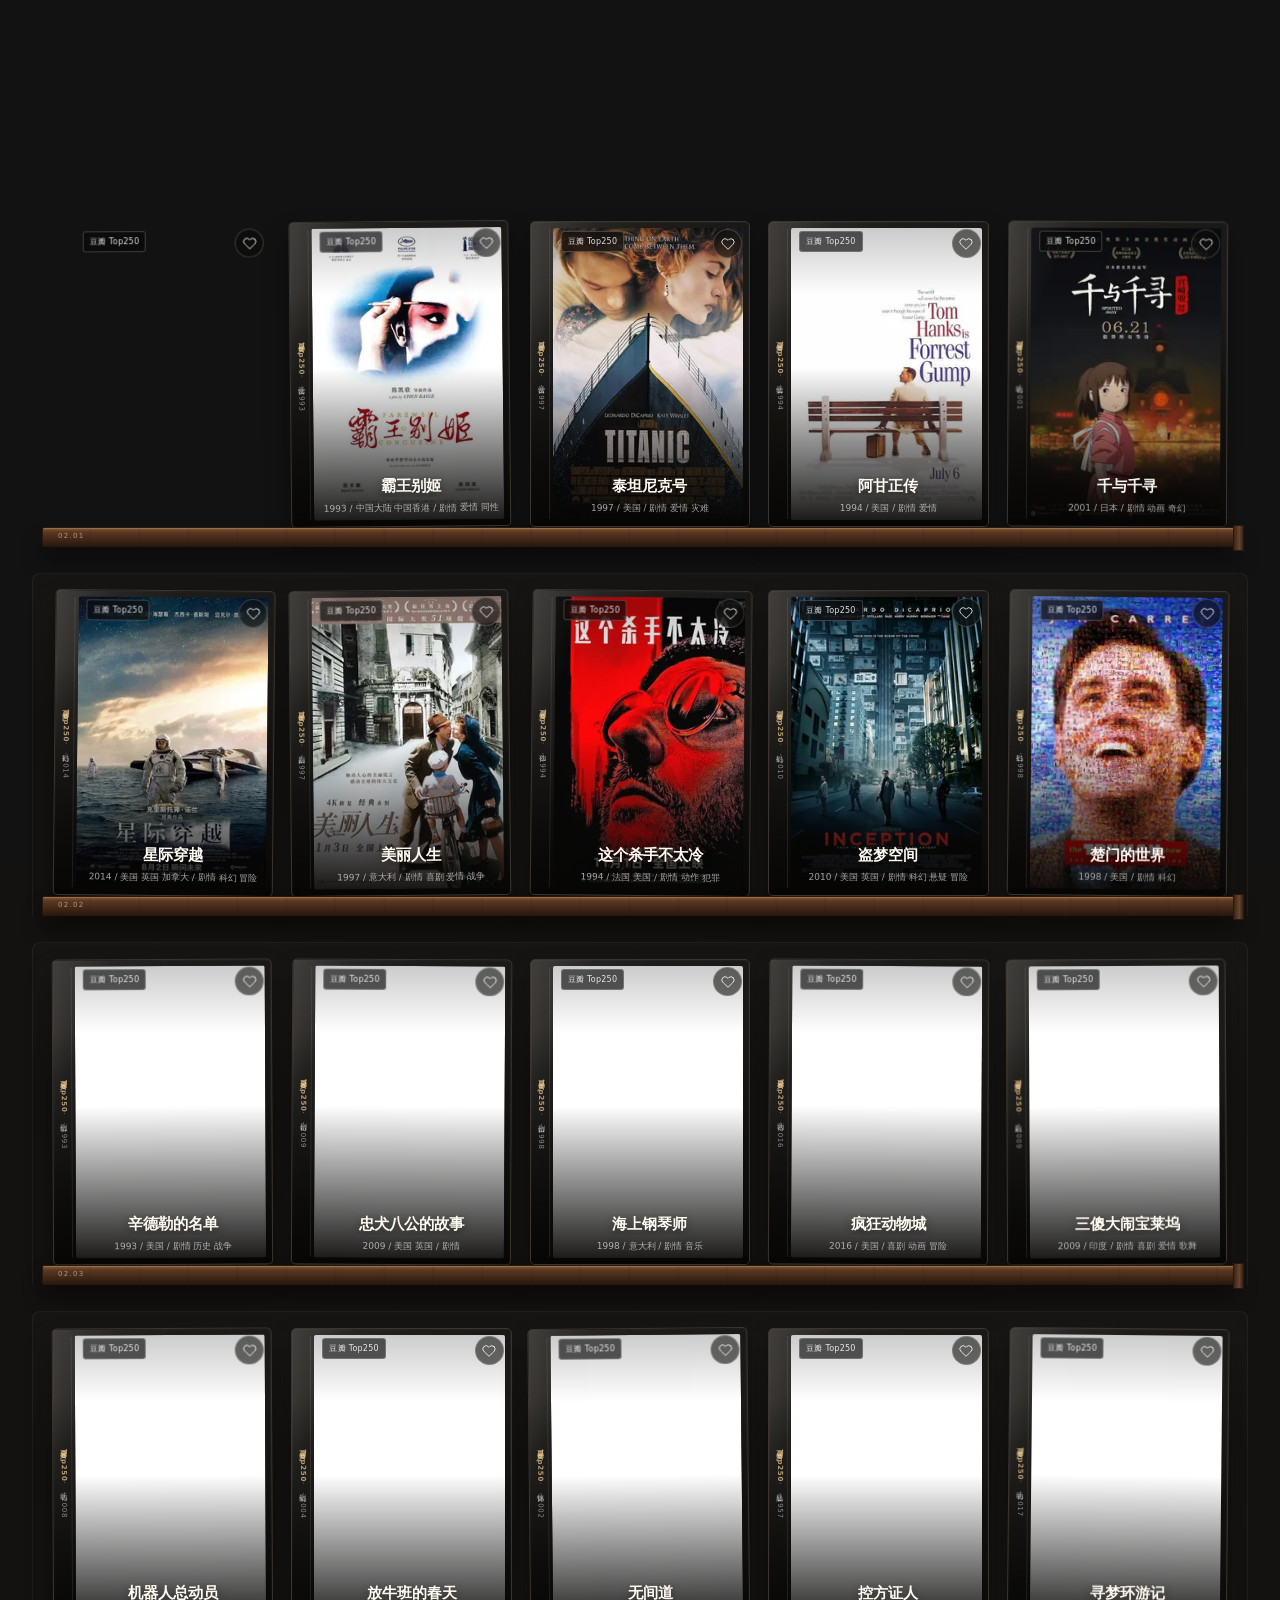
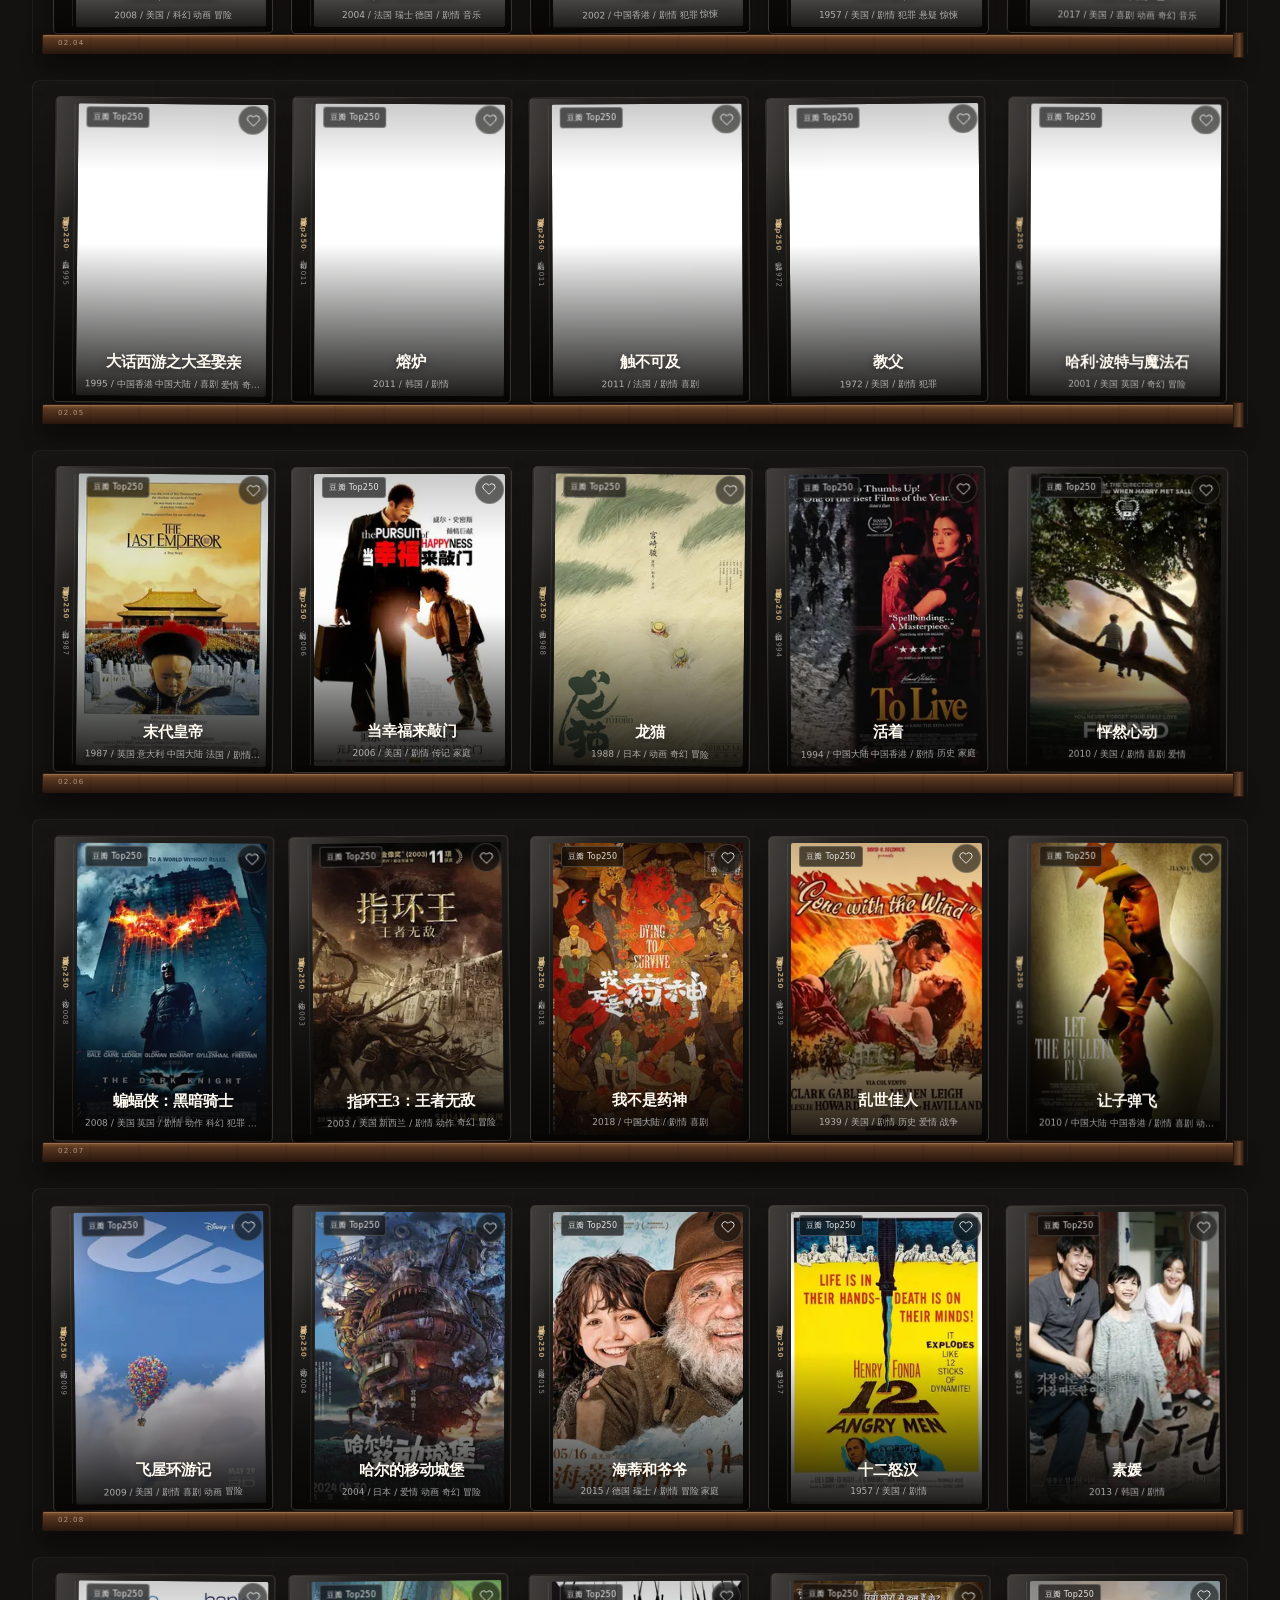
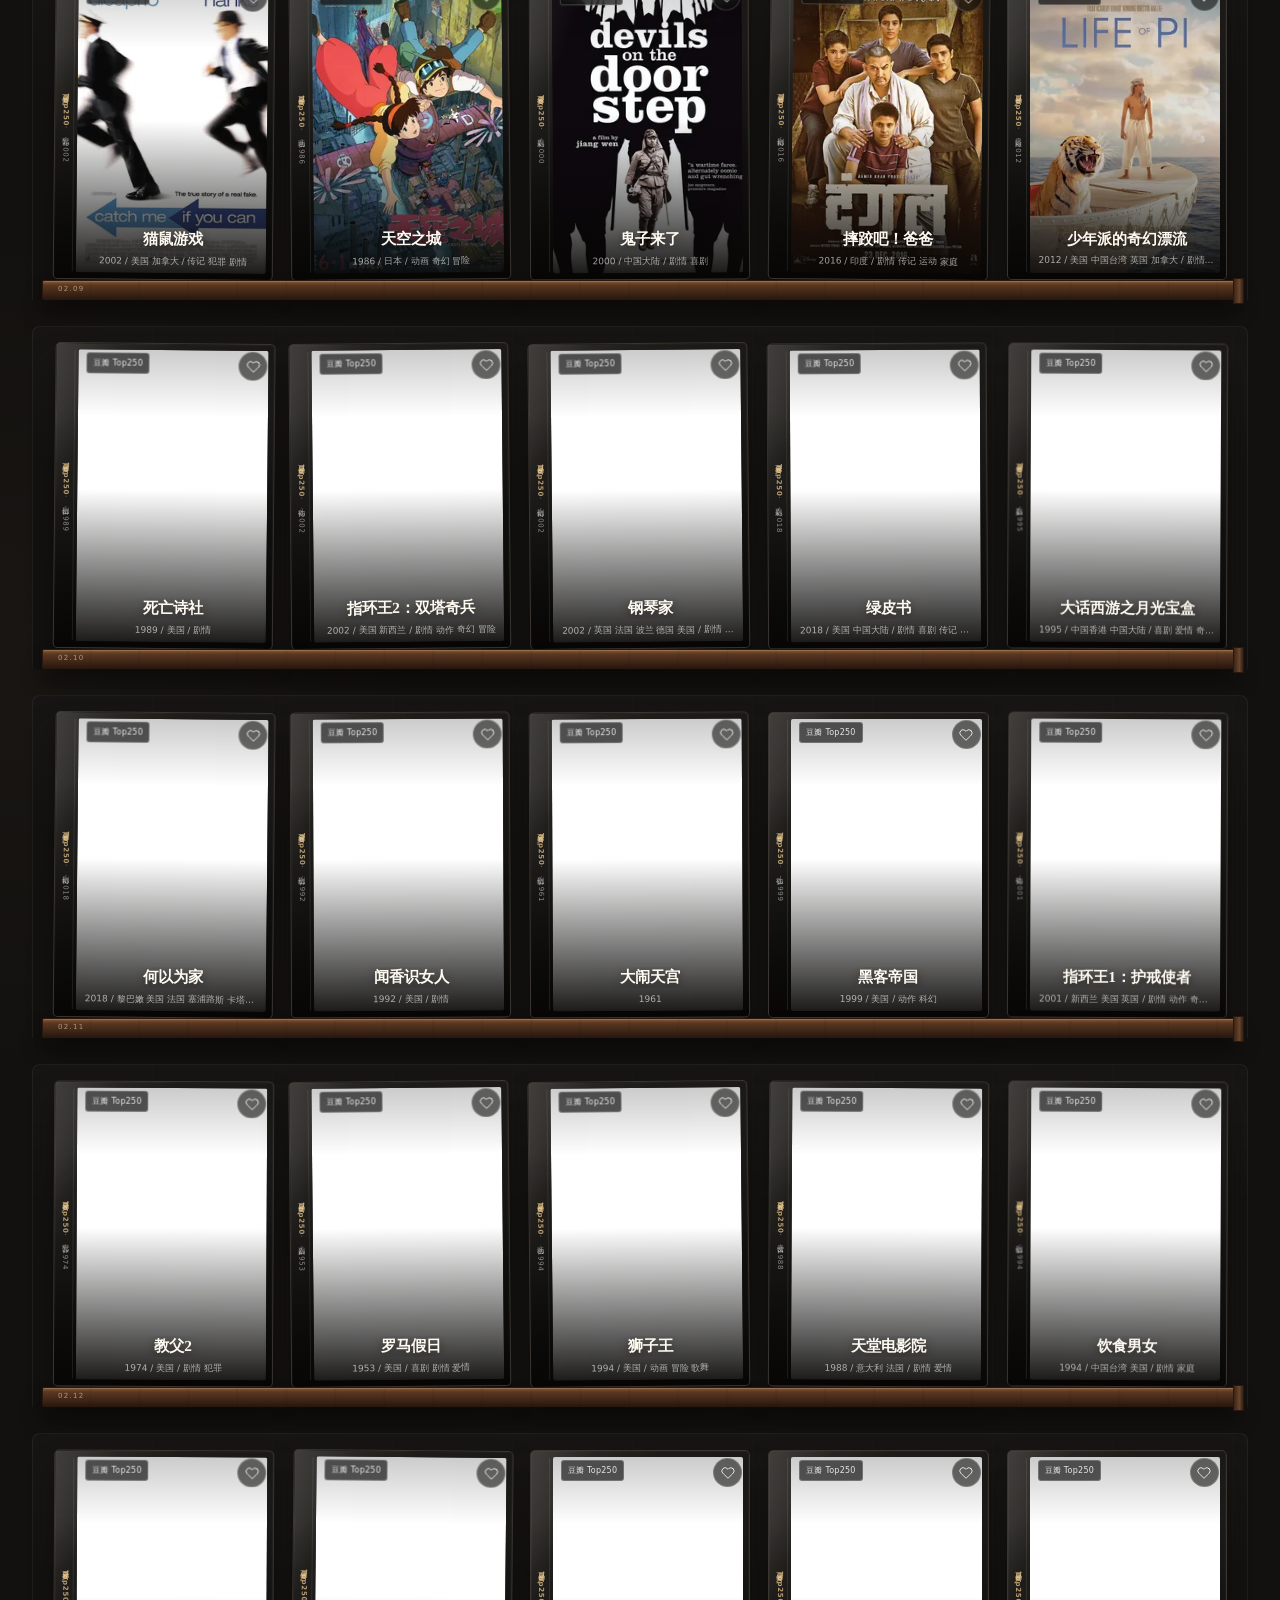
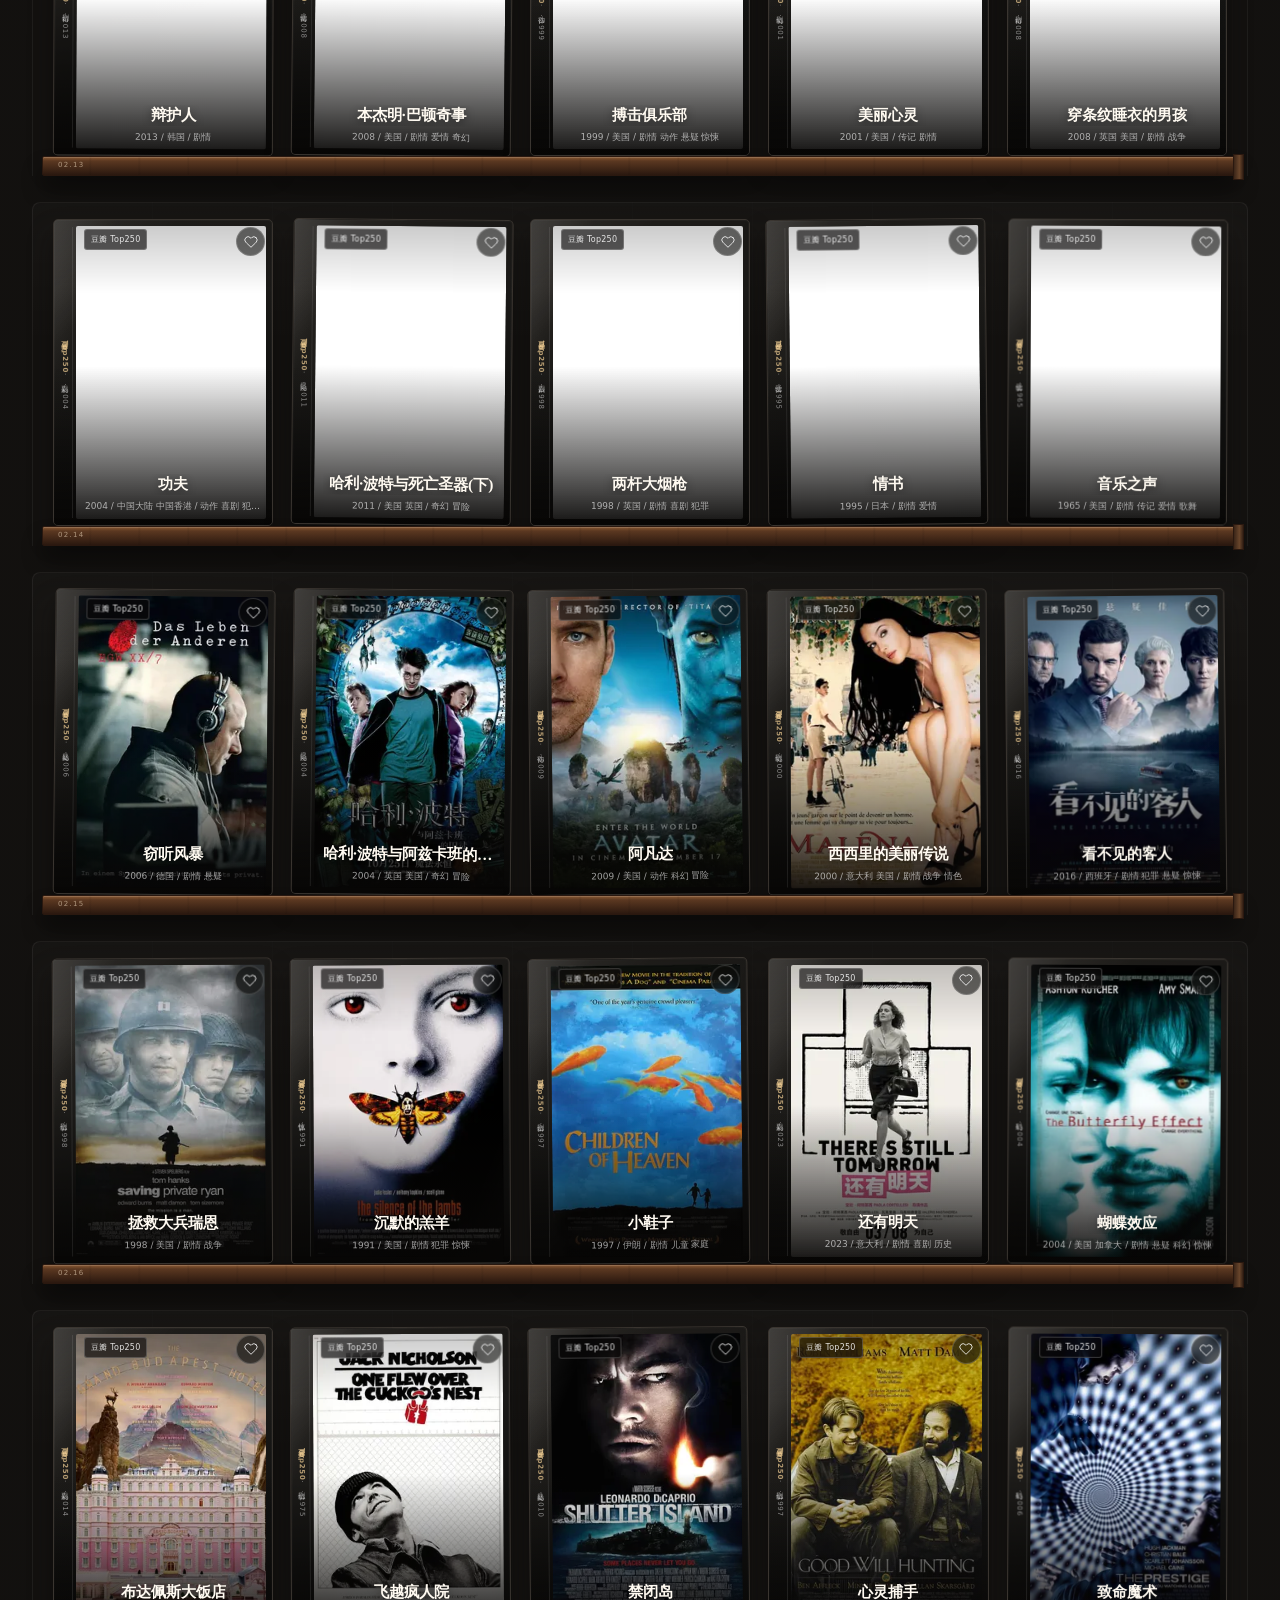
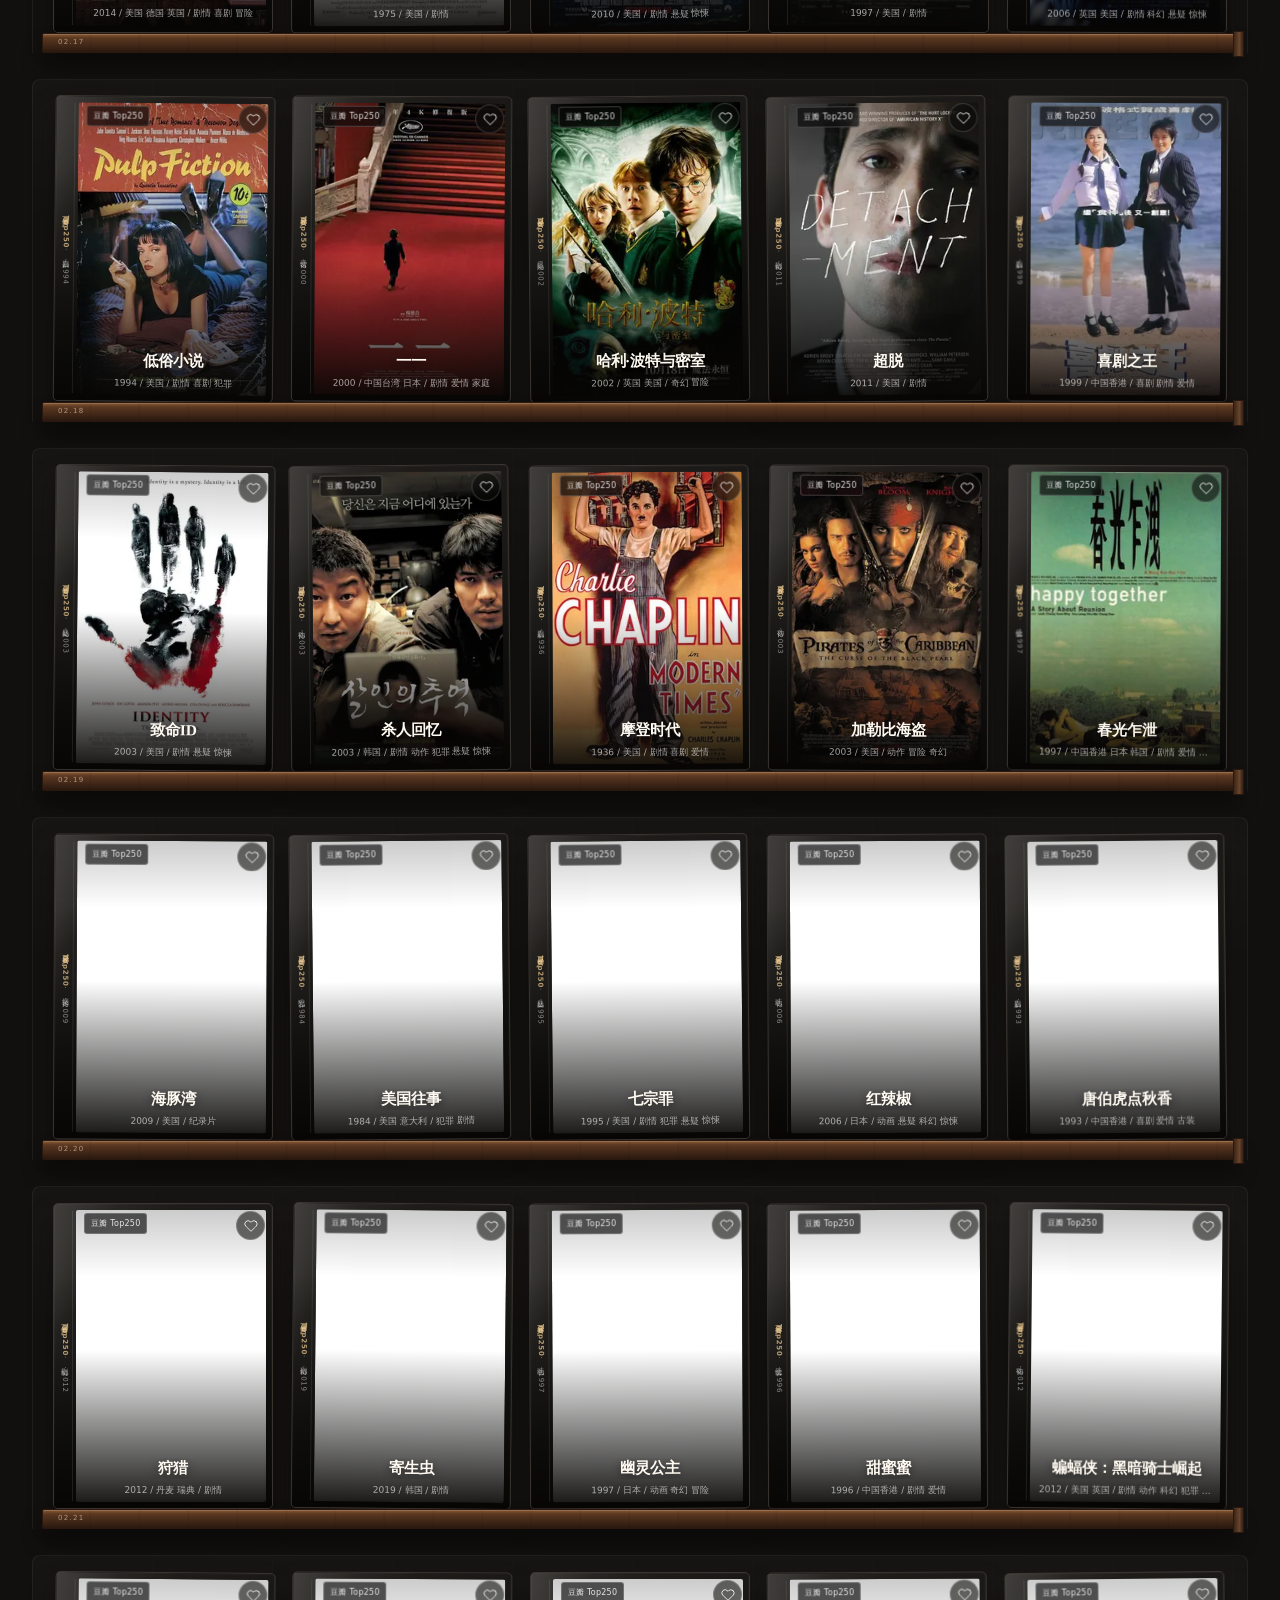
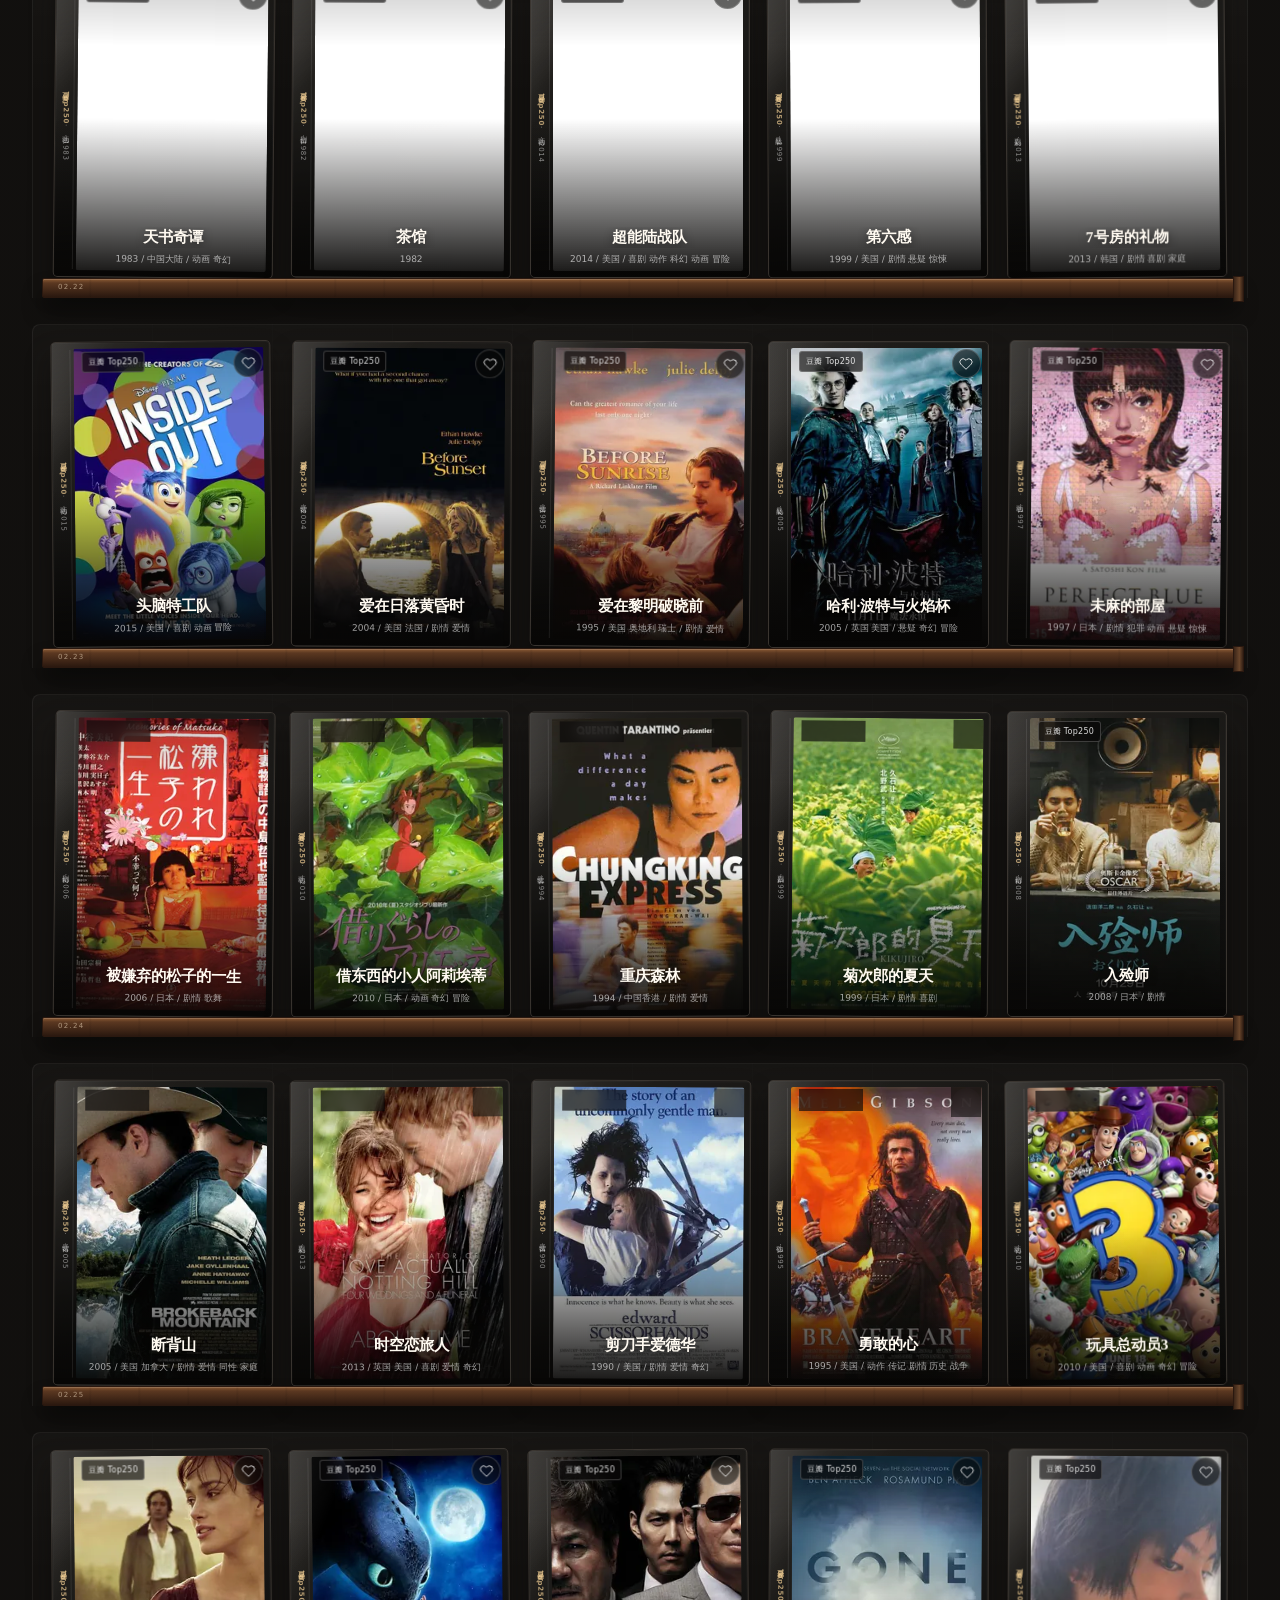
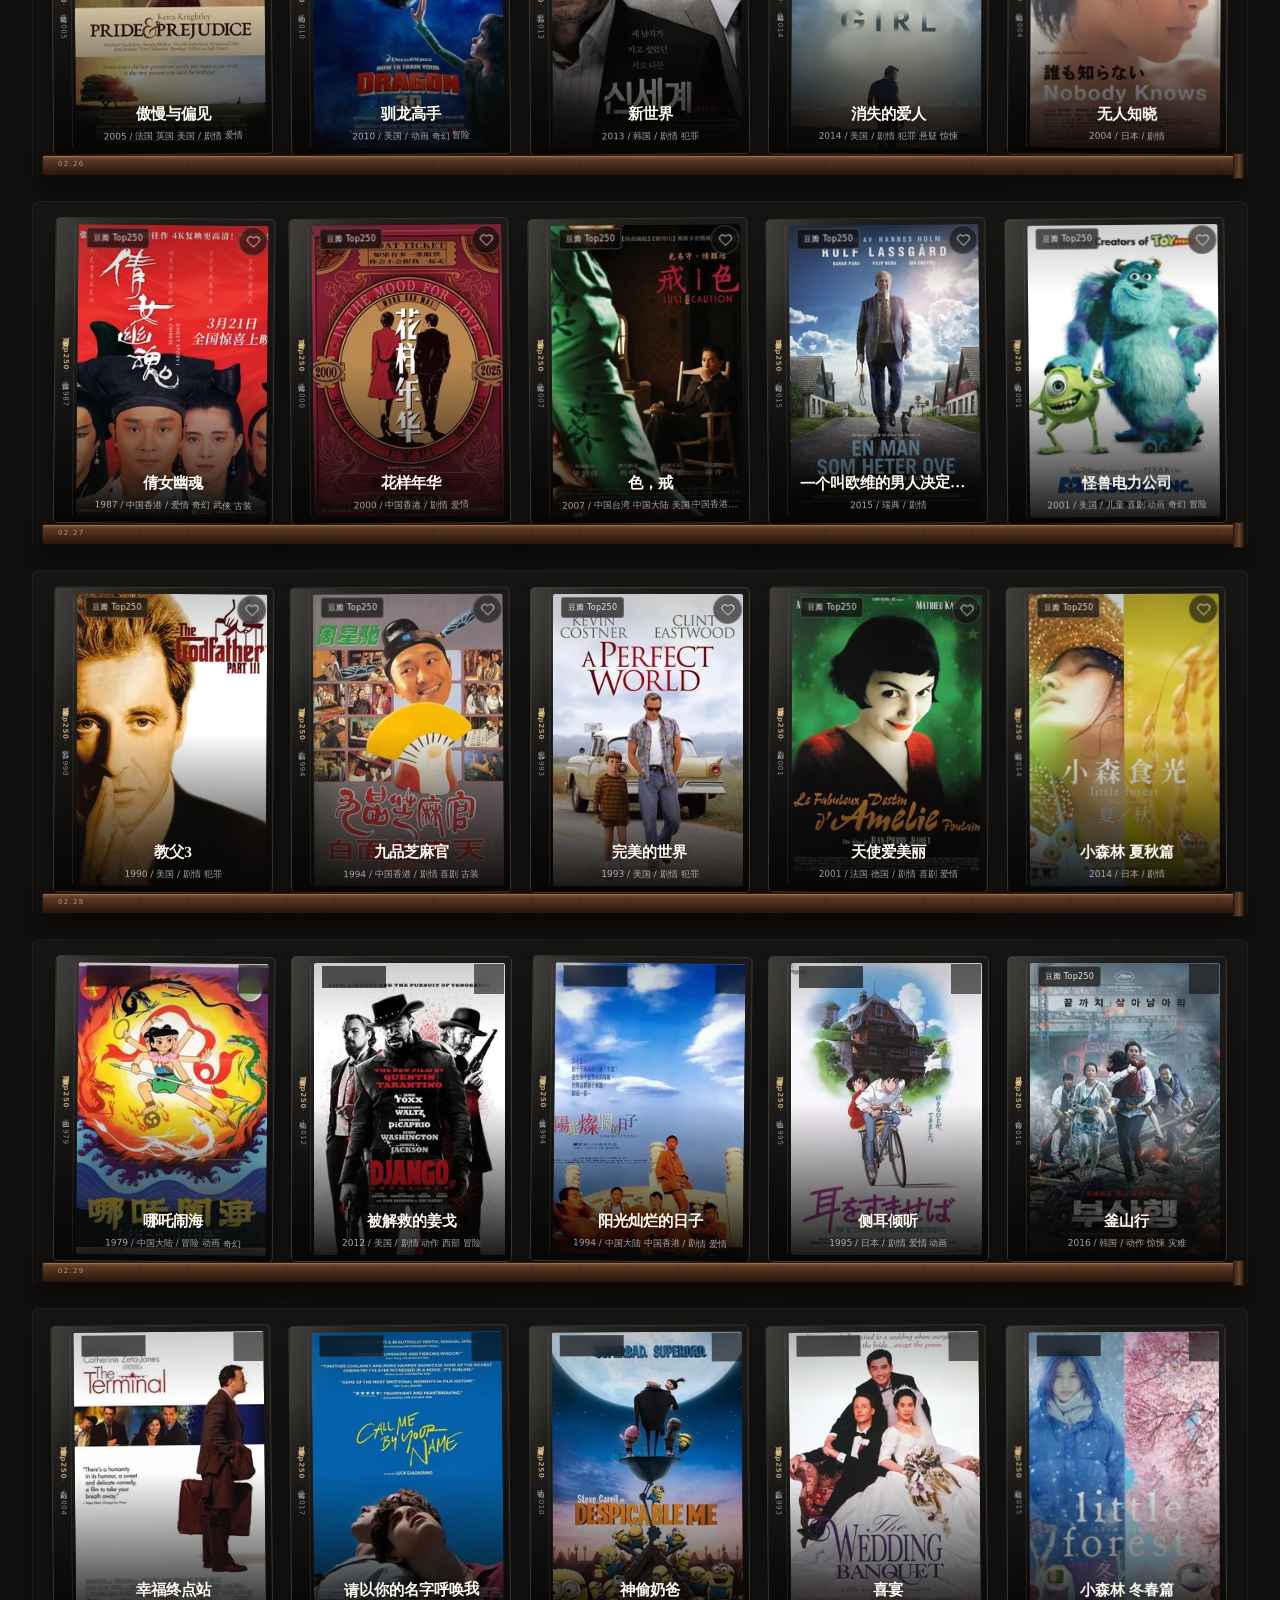
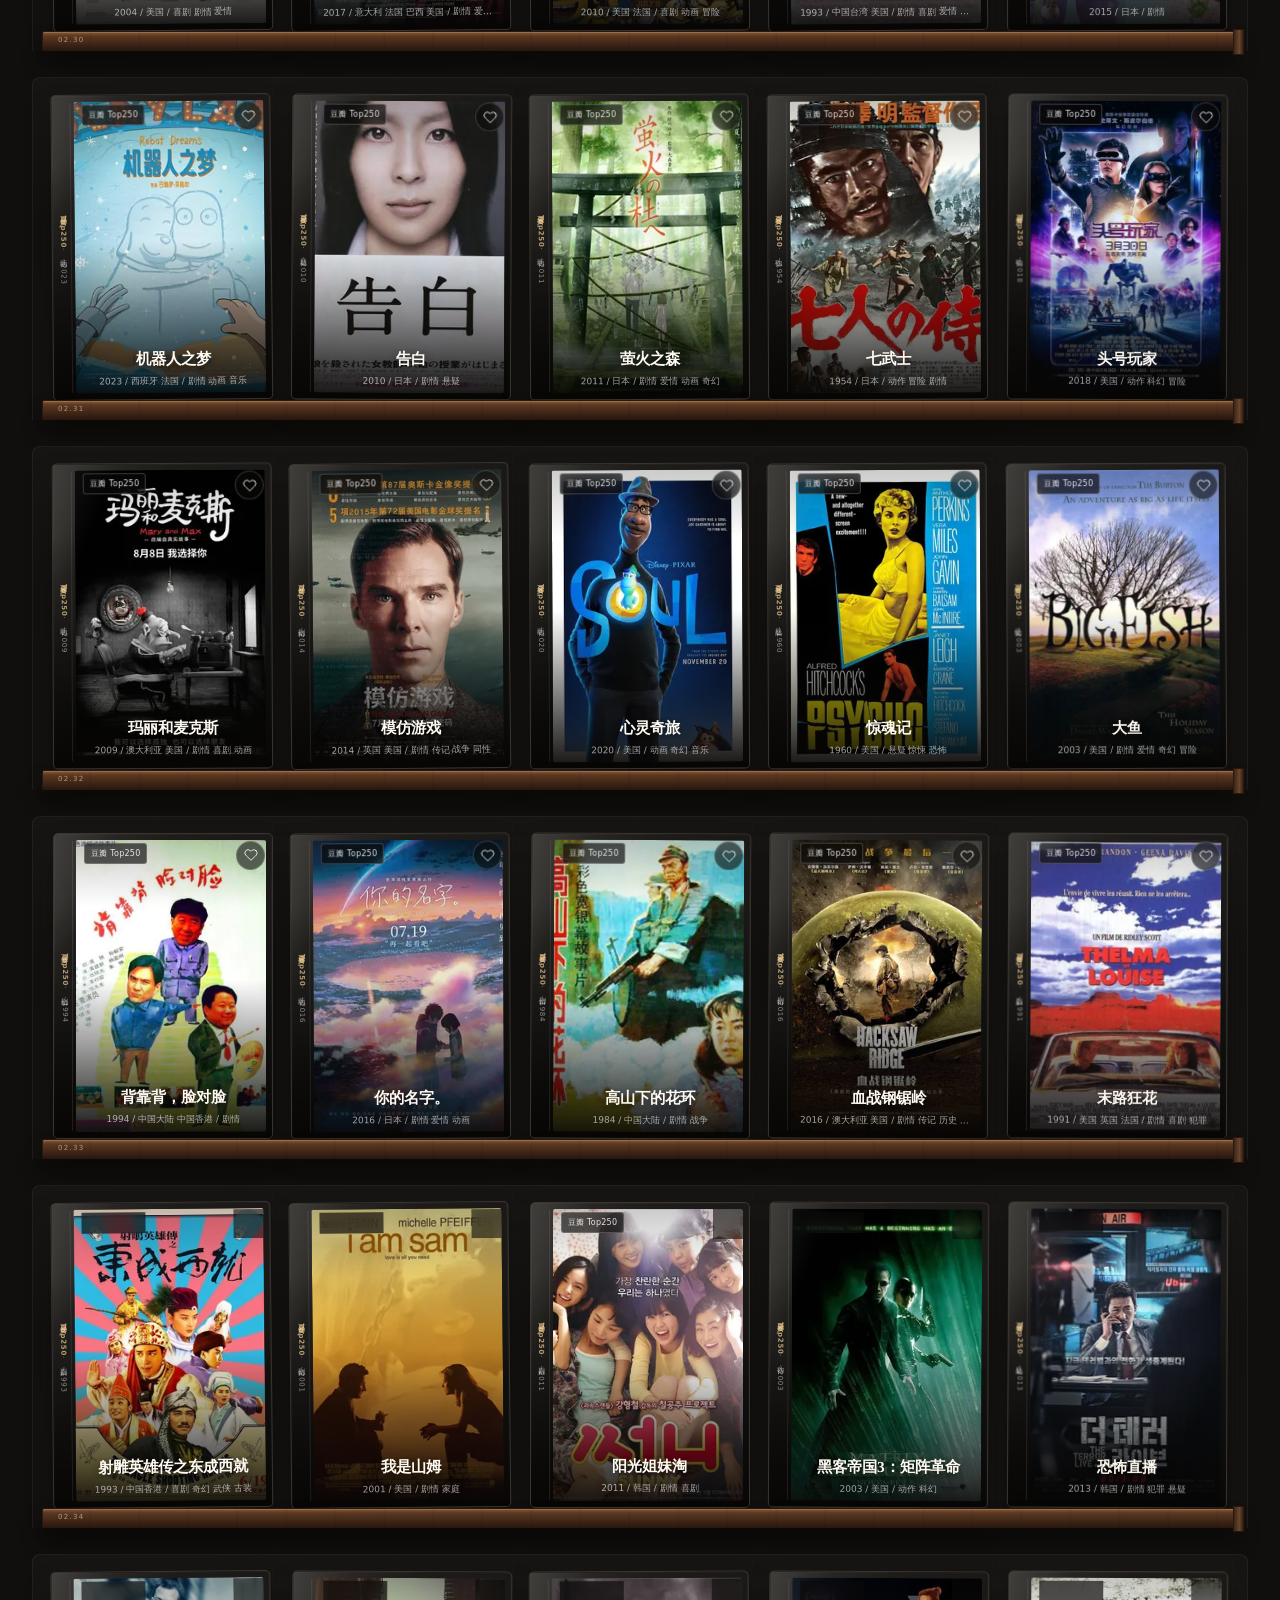
==== commit 7834a330: "新增 TVBox 源中心与直播接入" ====
--- a/index.html
+++ b/index.html
@@ -54,7 +54,7 @@
     <nav class="main-nav" aria-label="主导航">
       <a class="is-active" href="#library">电影书架</a>
       <a href="today/">今日热映</a>
-      <a href="resources/?v=20261127v">资源库</a>
+      <a href="resources/?v=20261127w">资源库</a>
       <a href="#about">片源说明</a>
     </nav>
     <div class="header-note"><span class="status-dot"></span>经典 · 热映 · 免费正片</div>
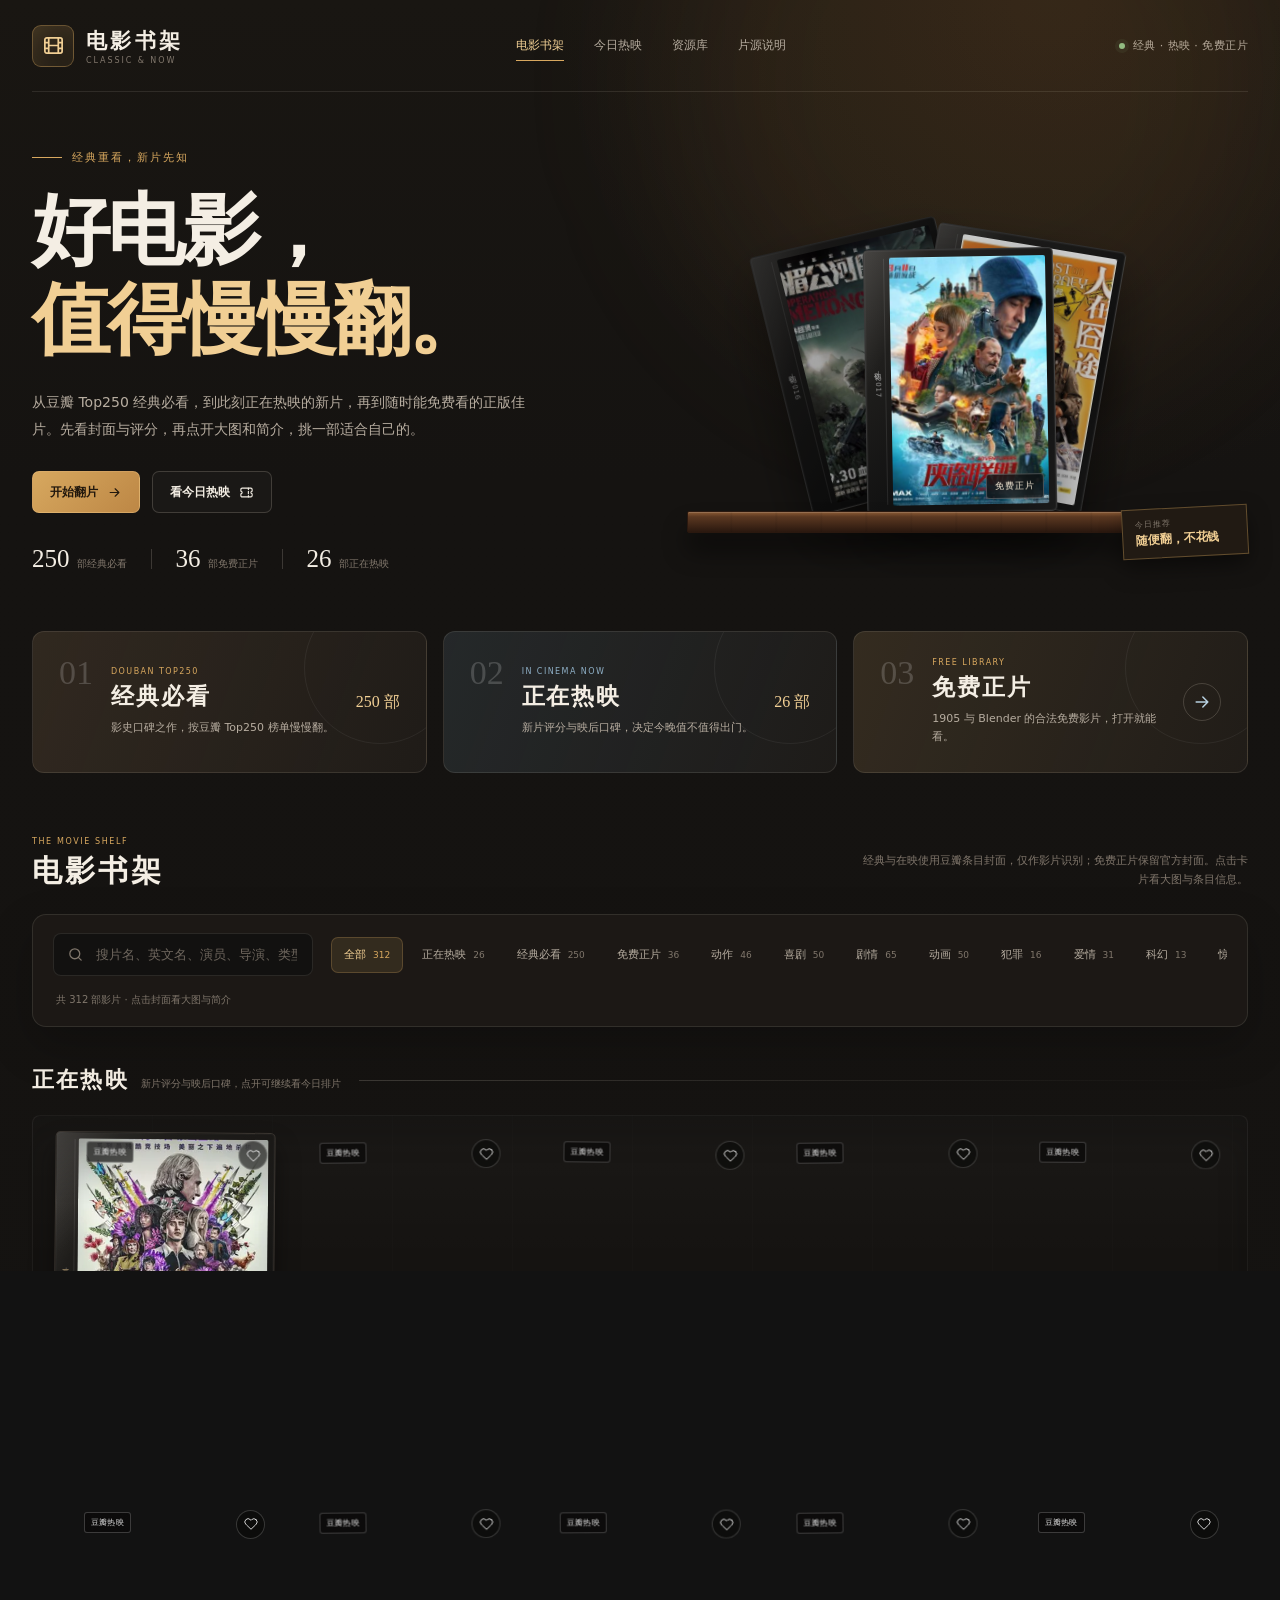
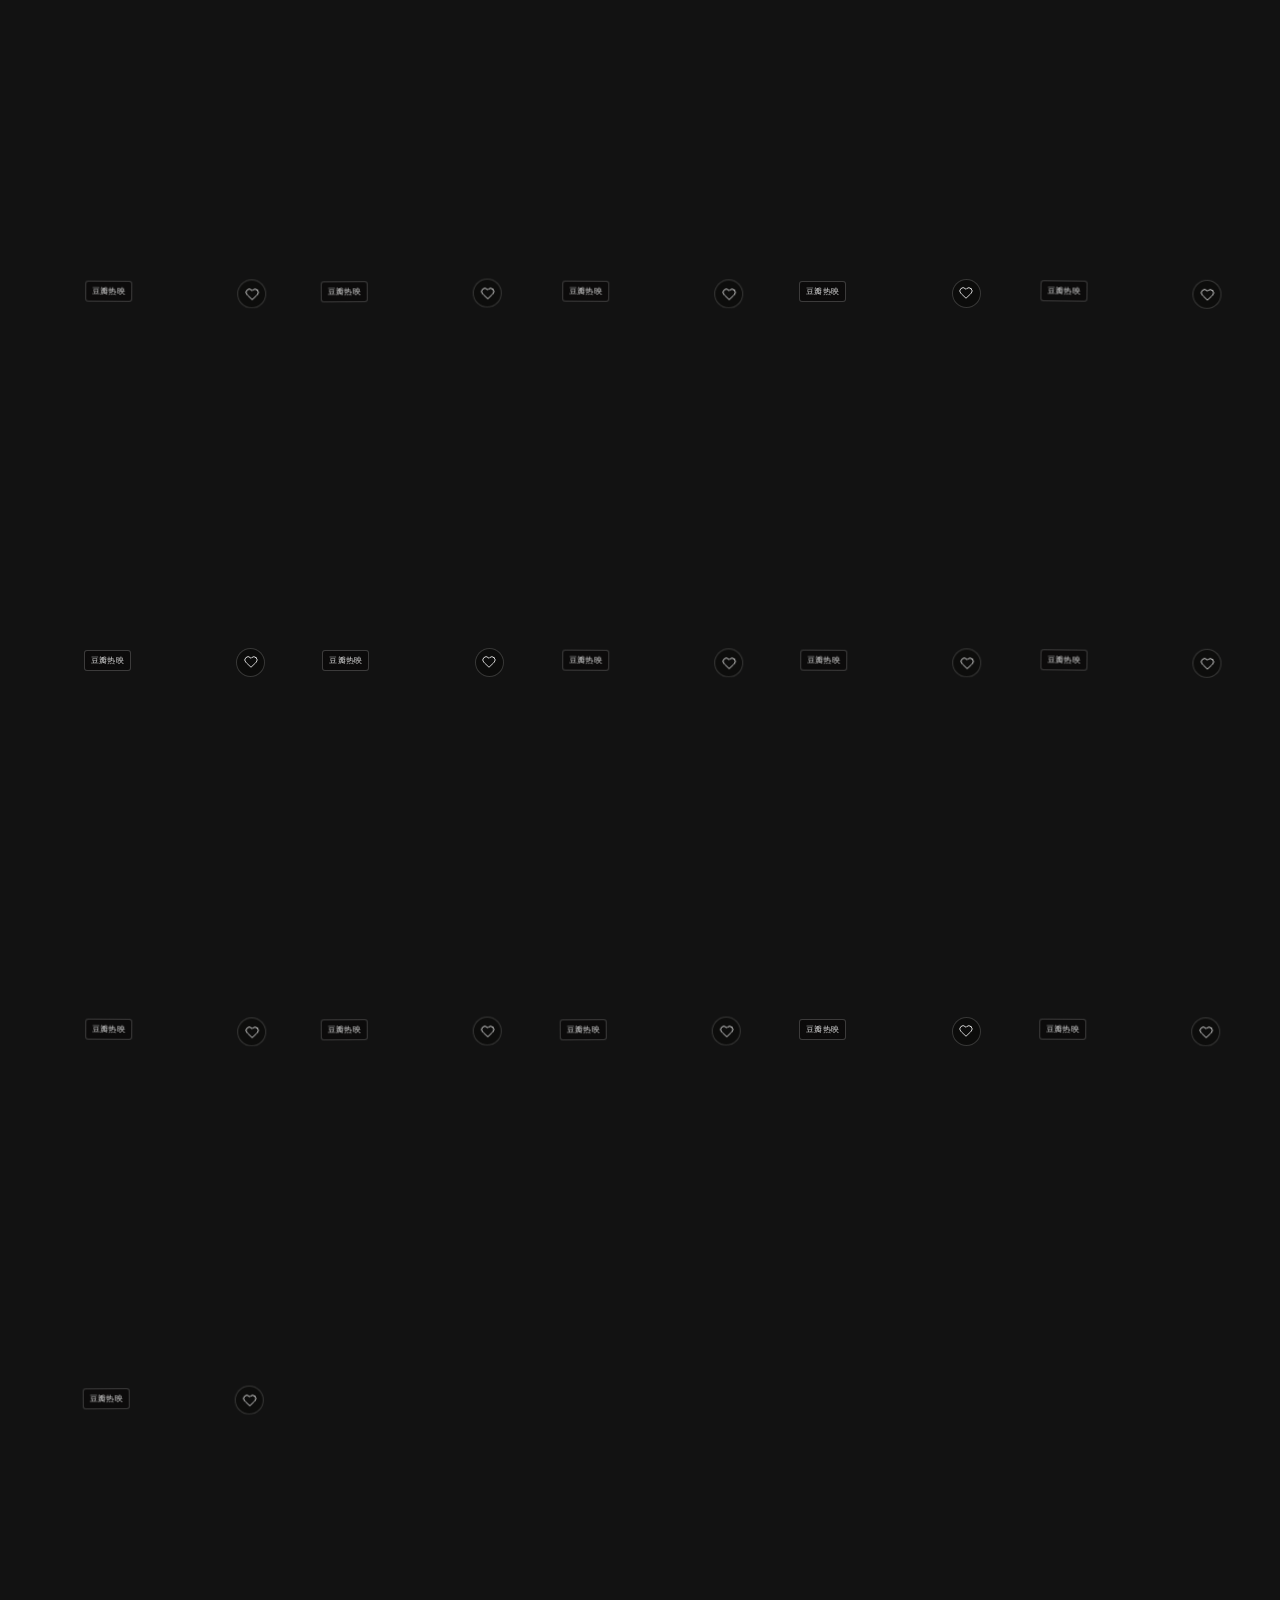
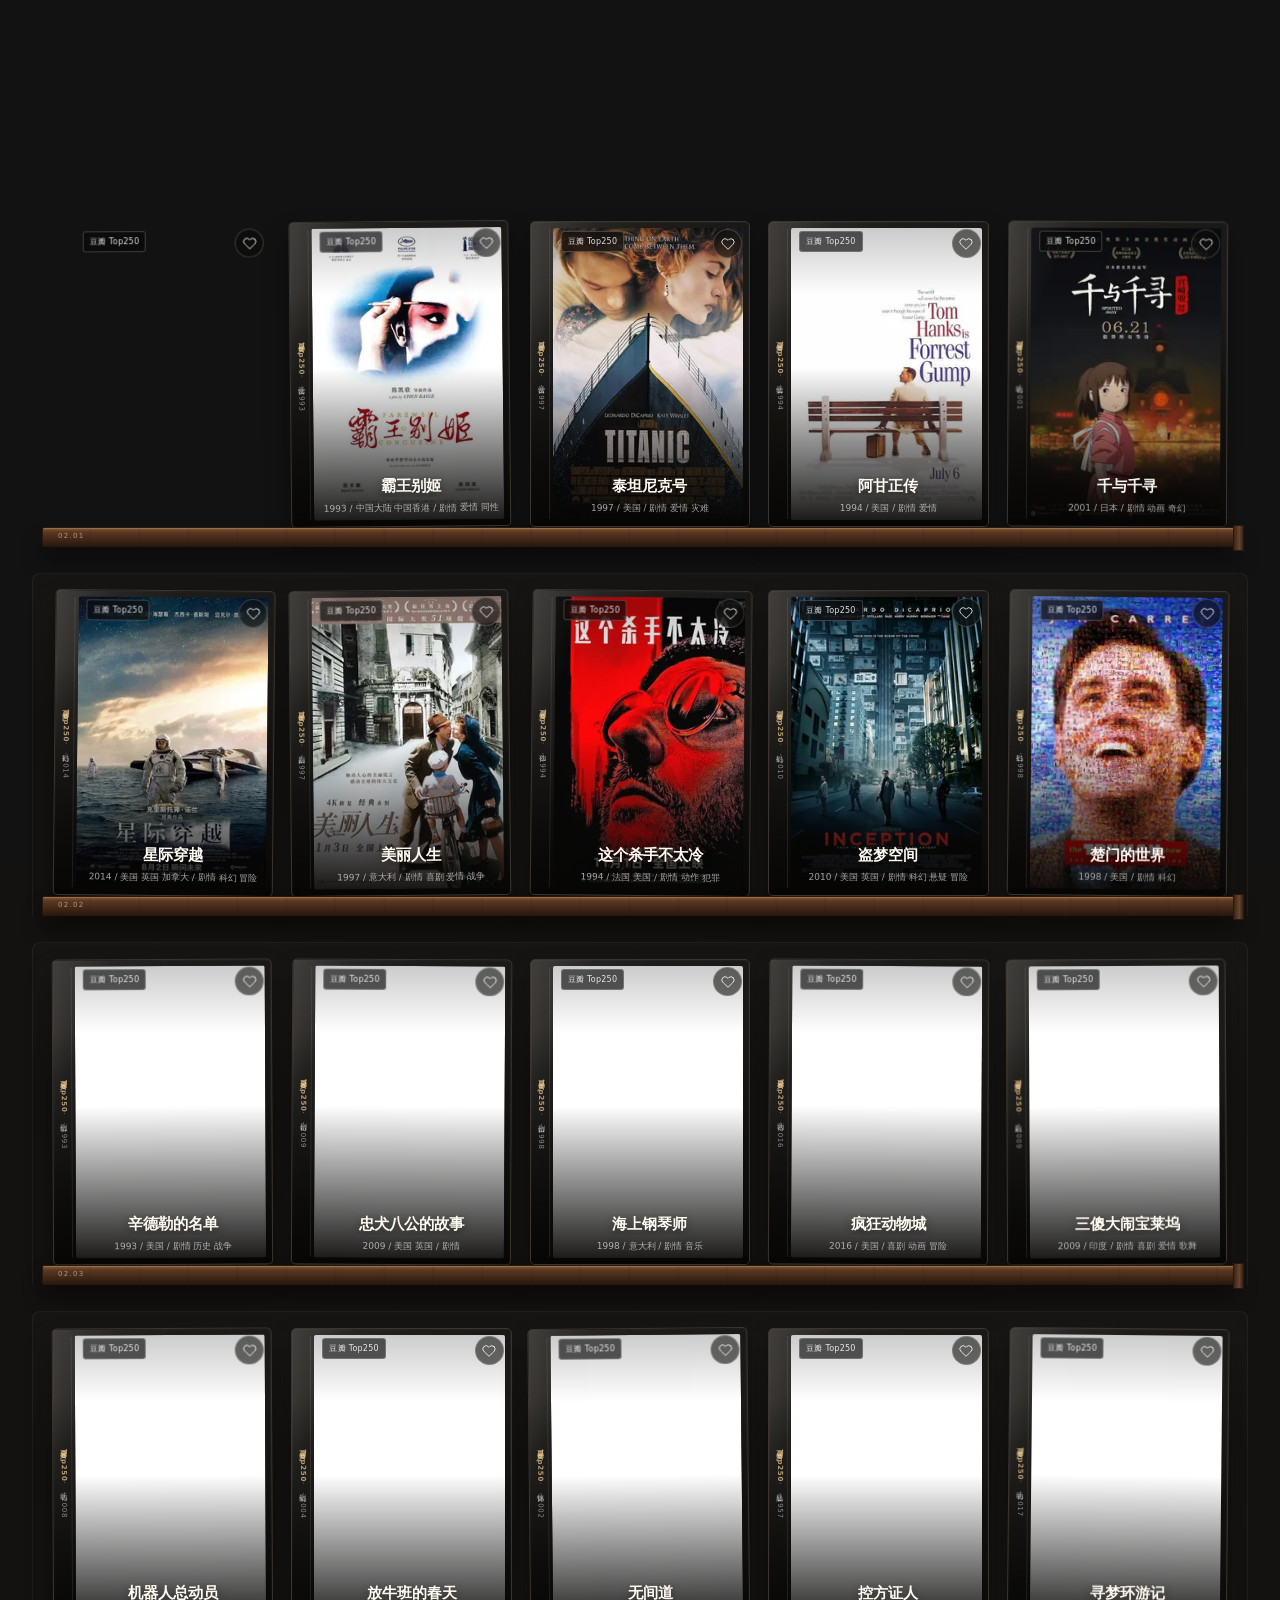
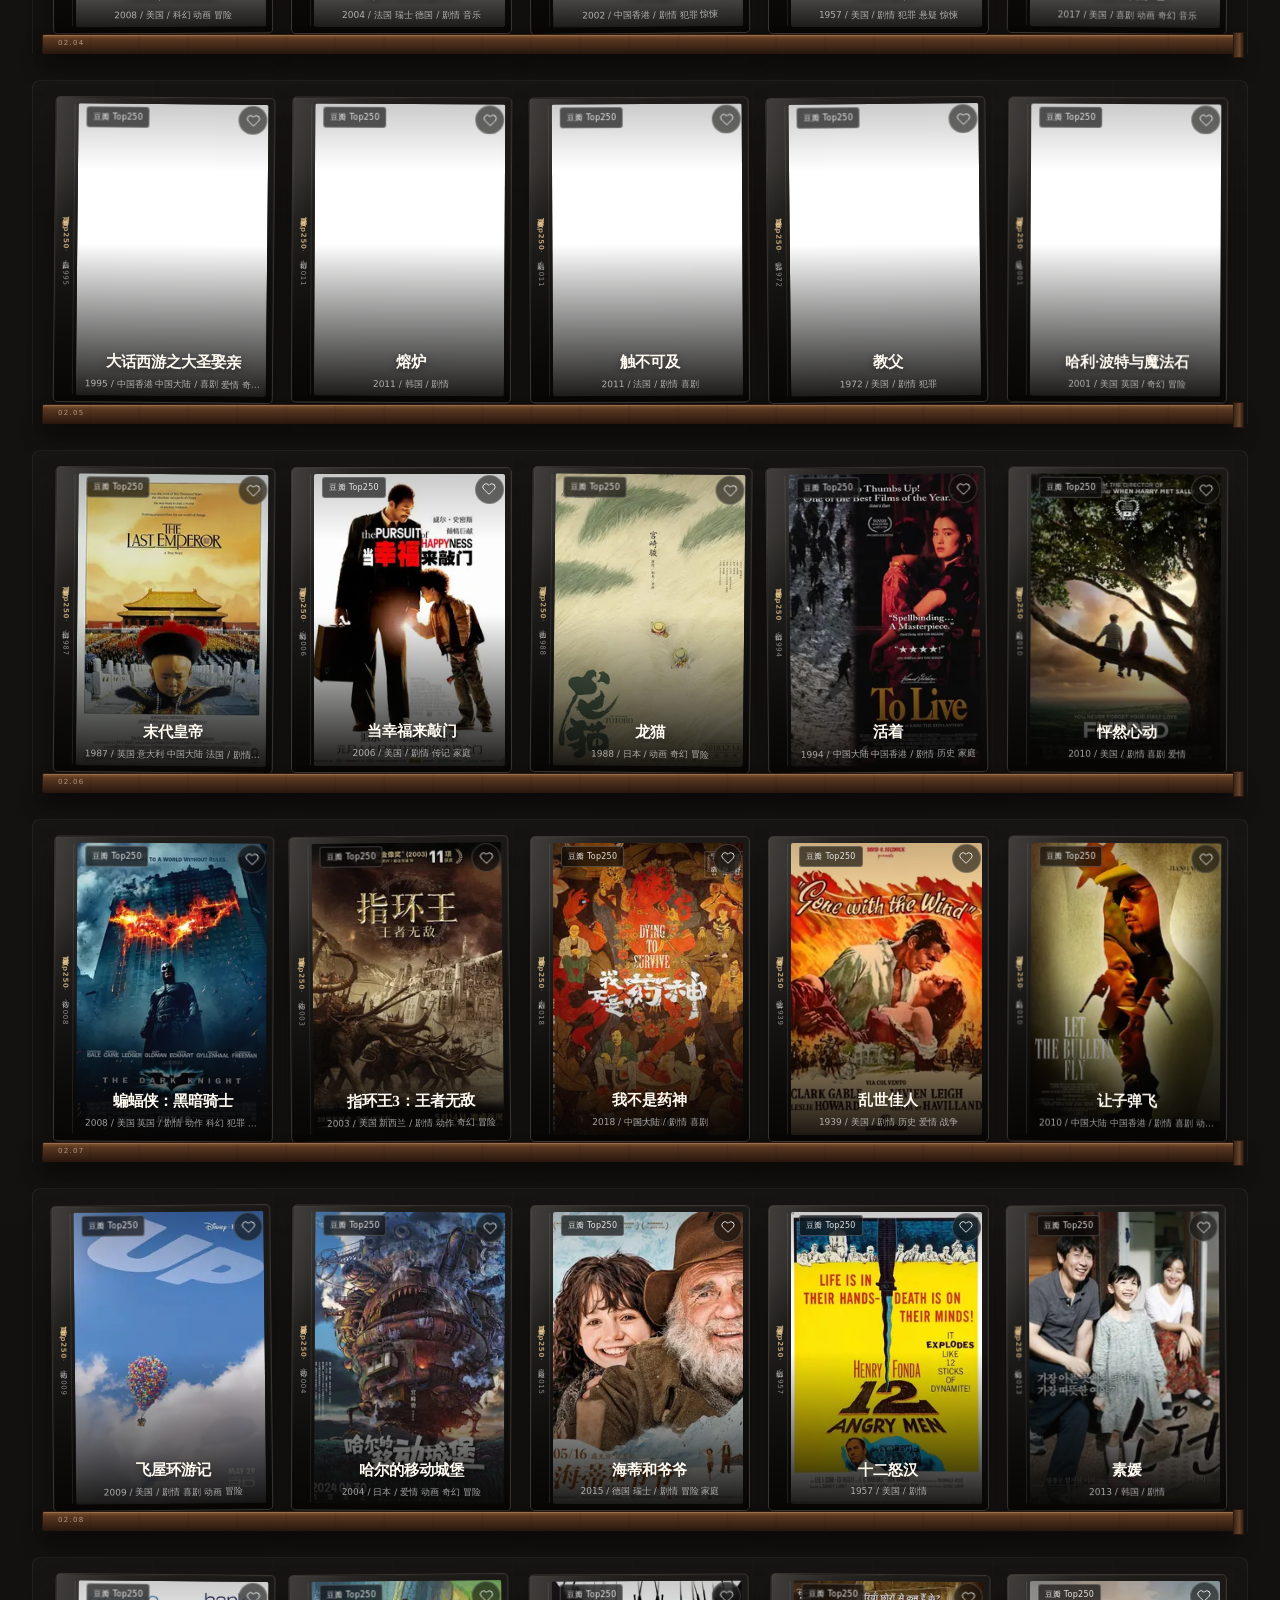
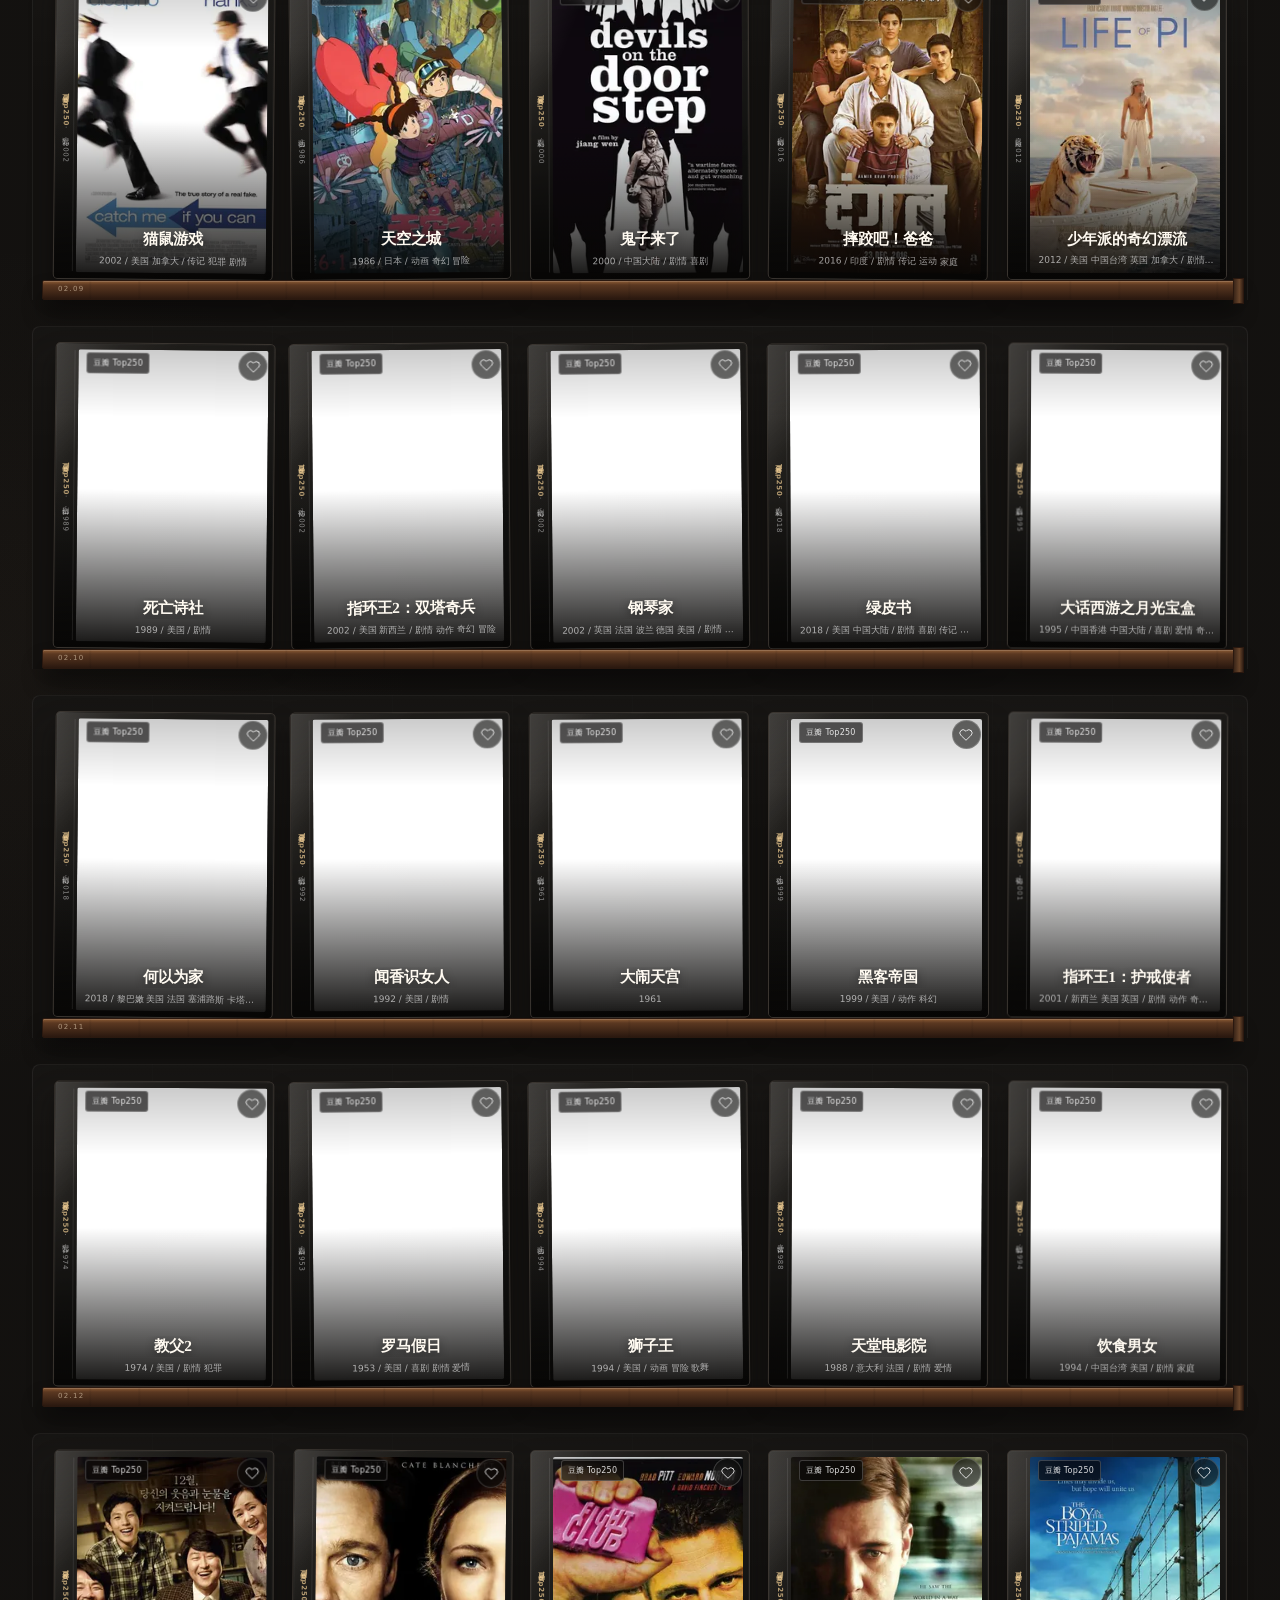
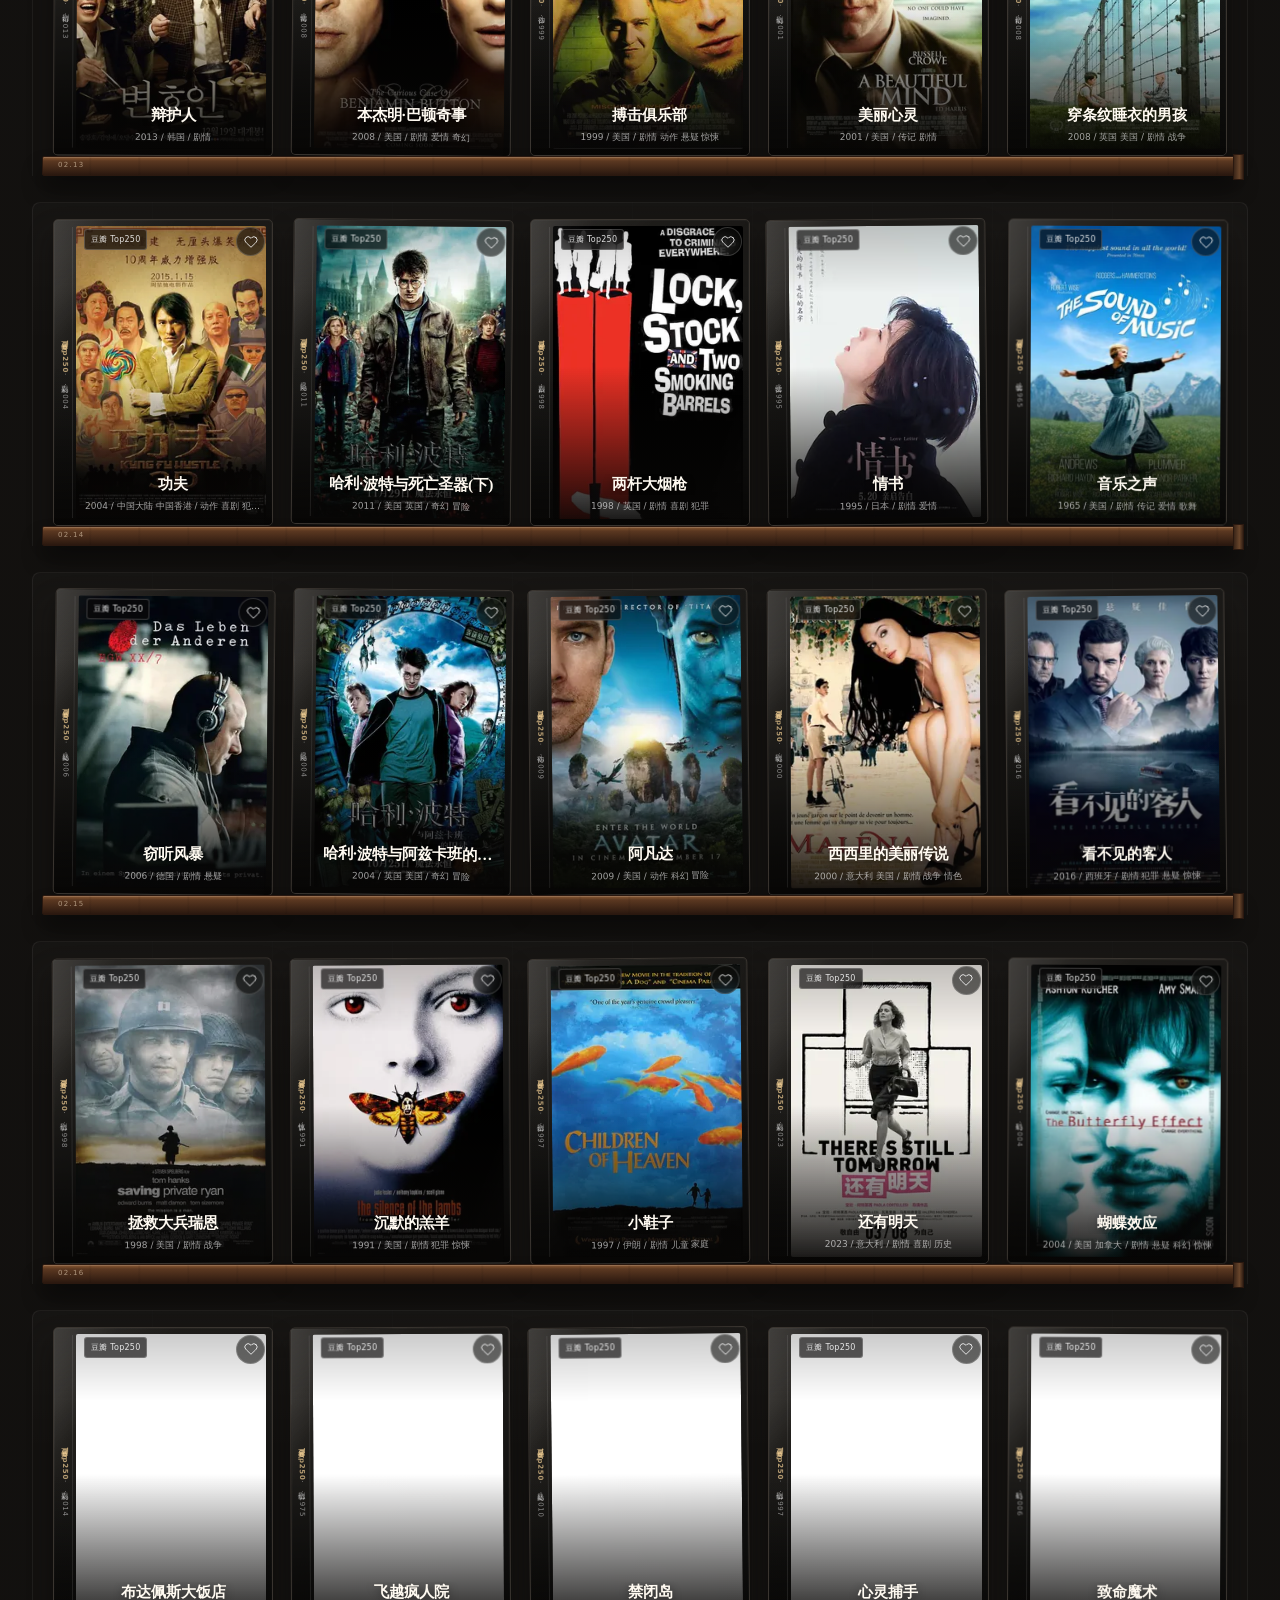
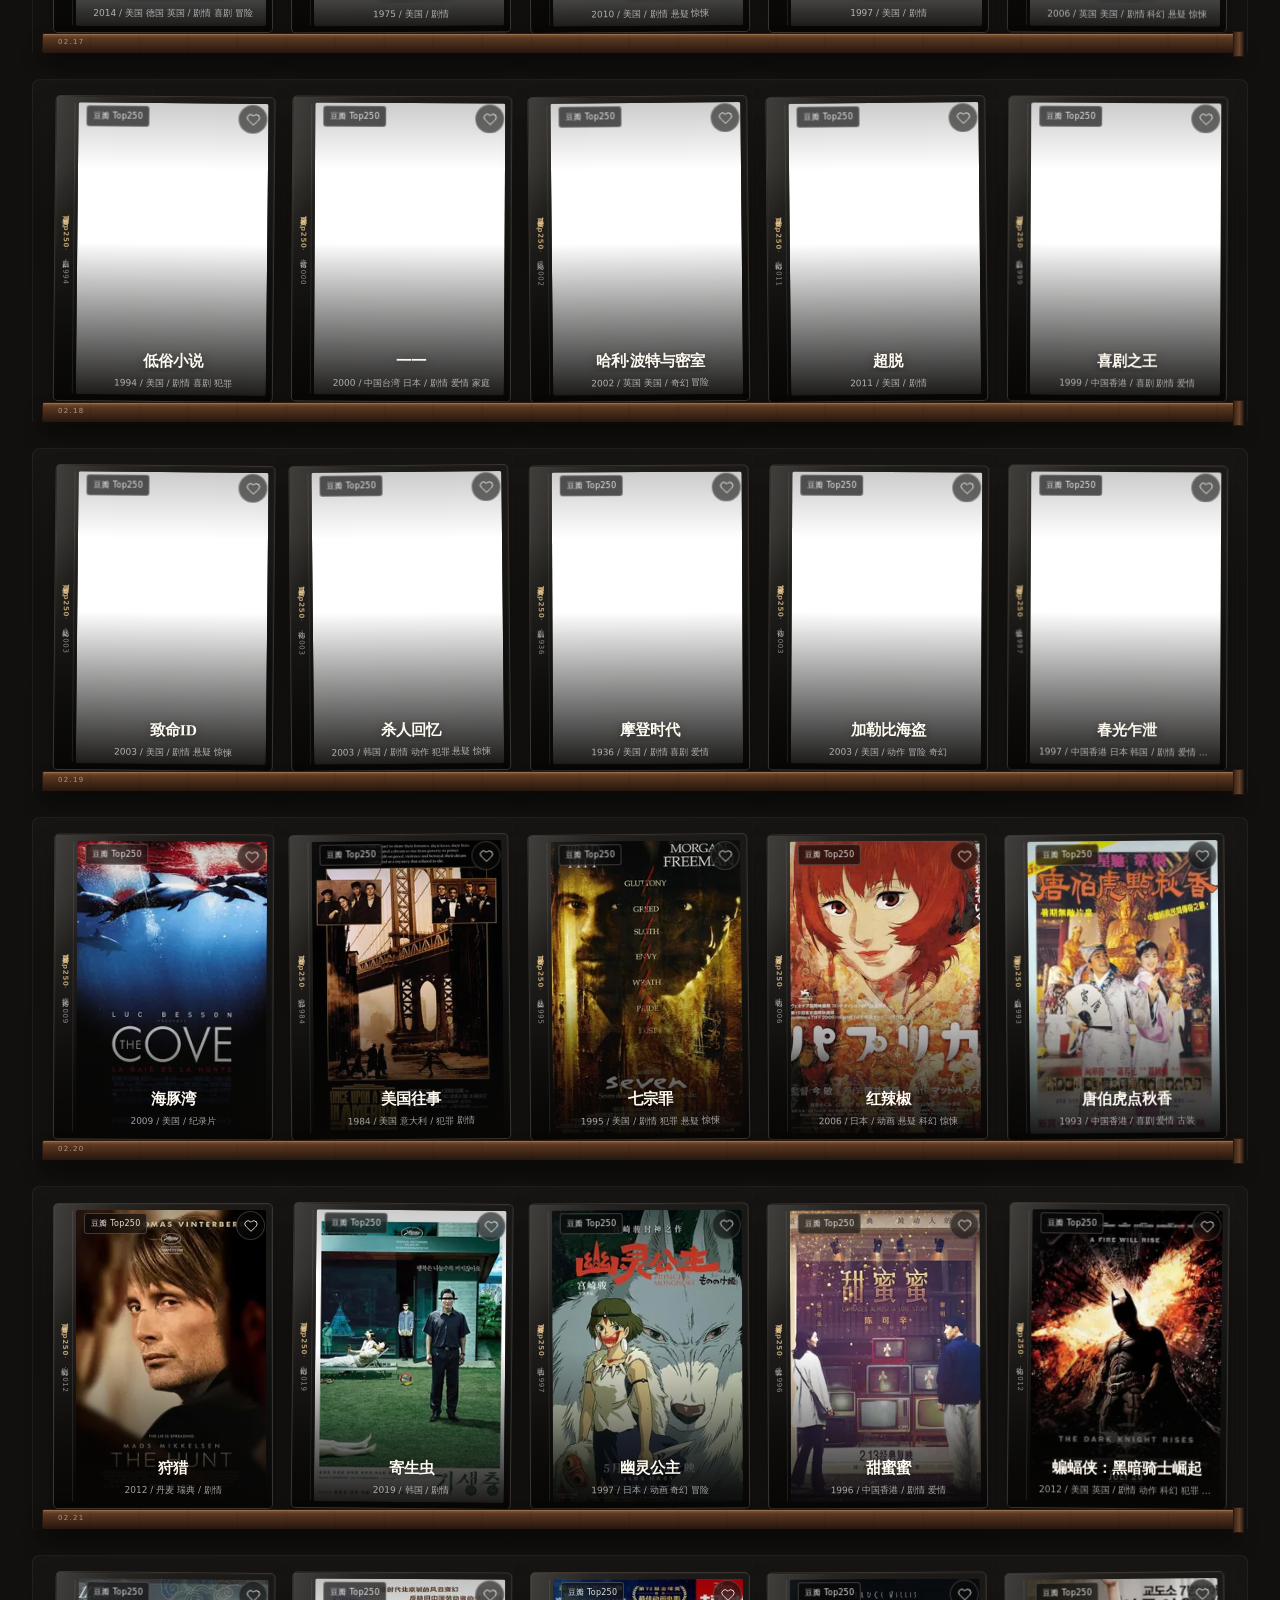
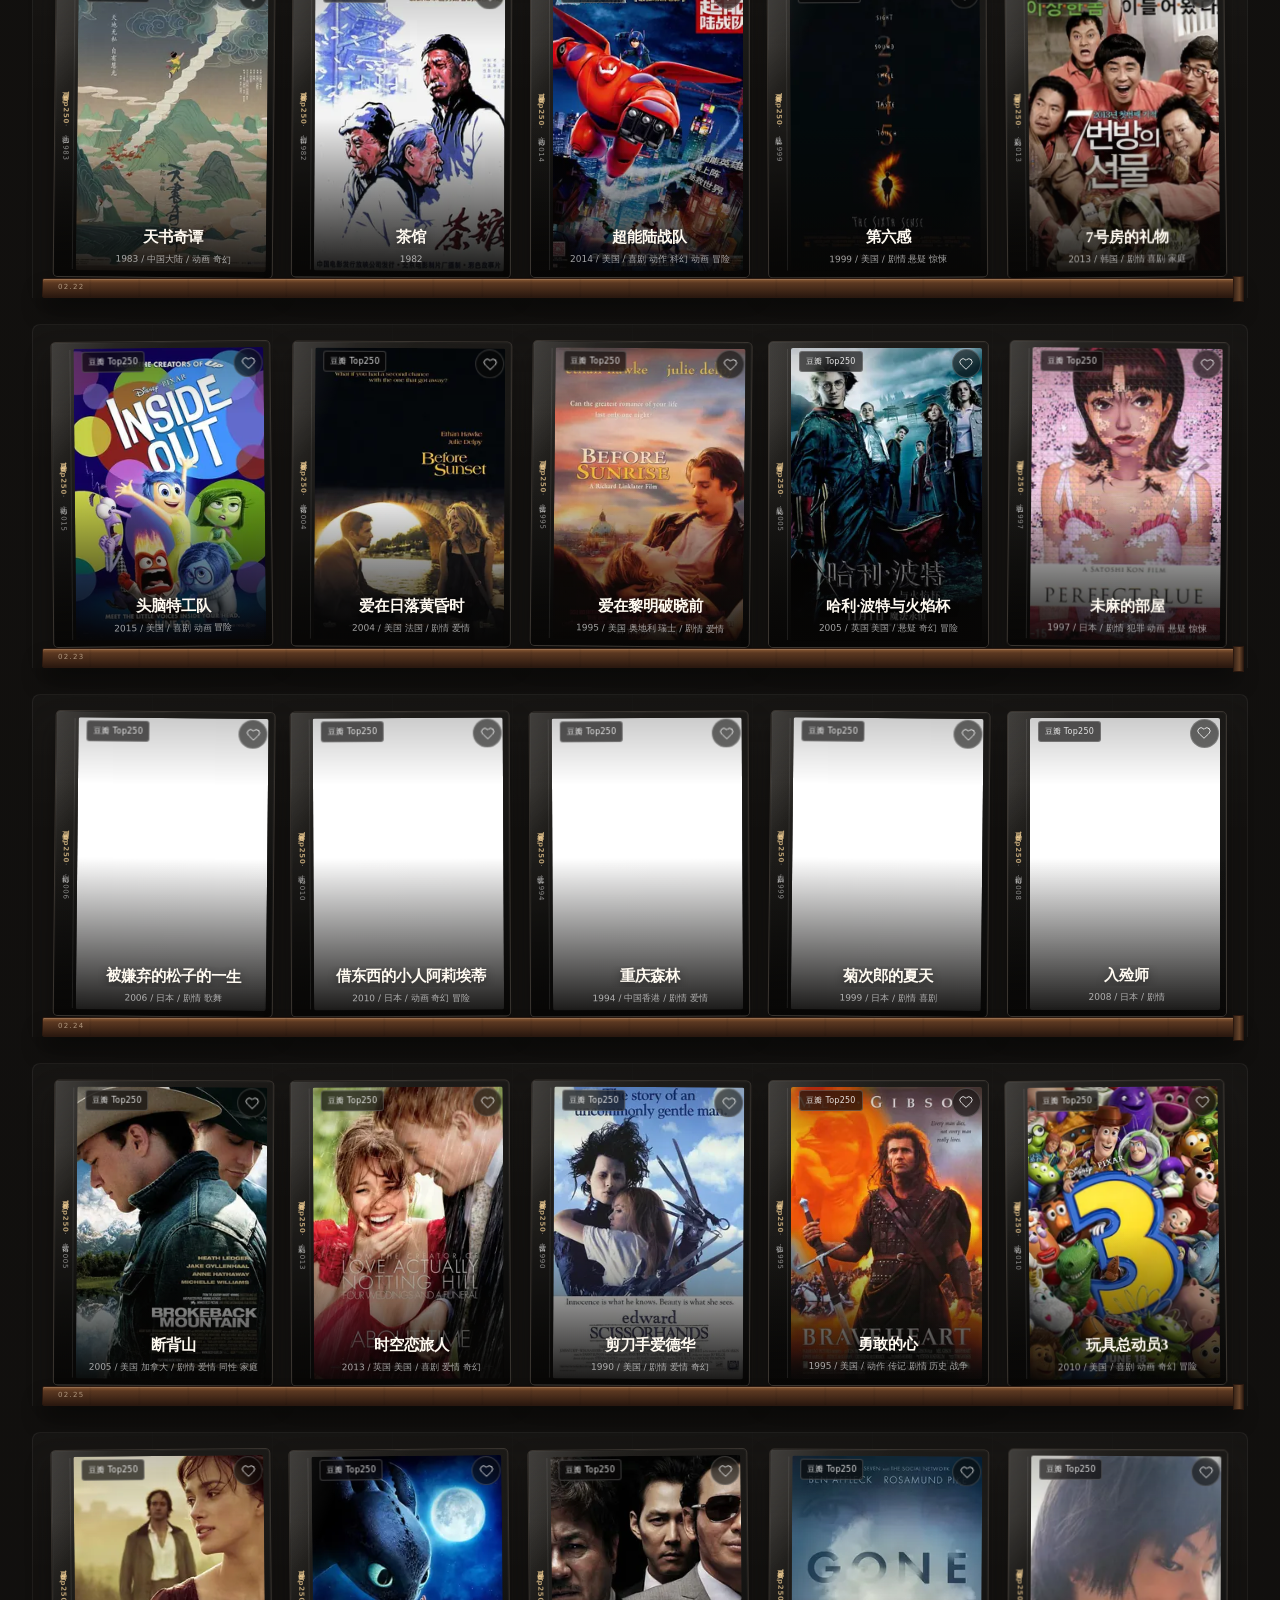
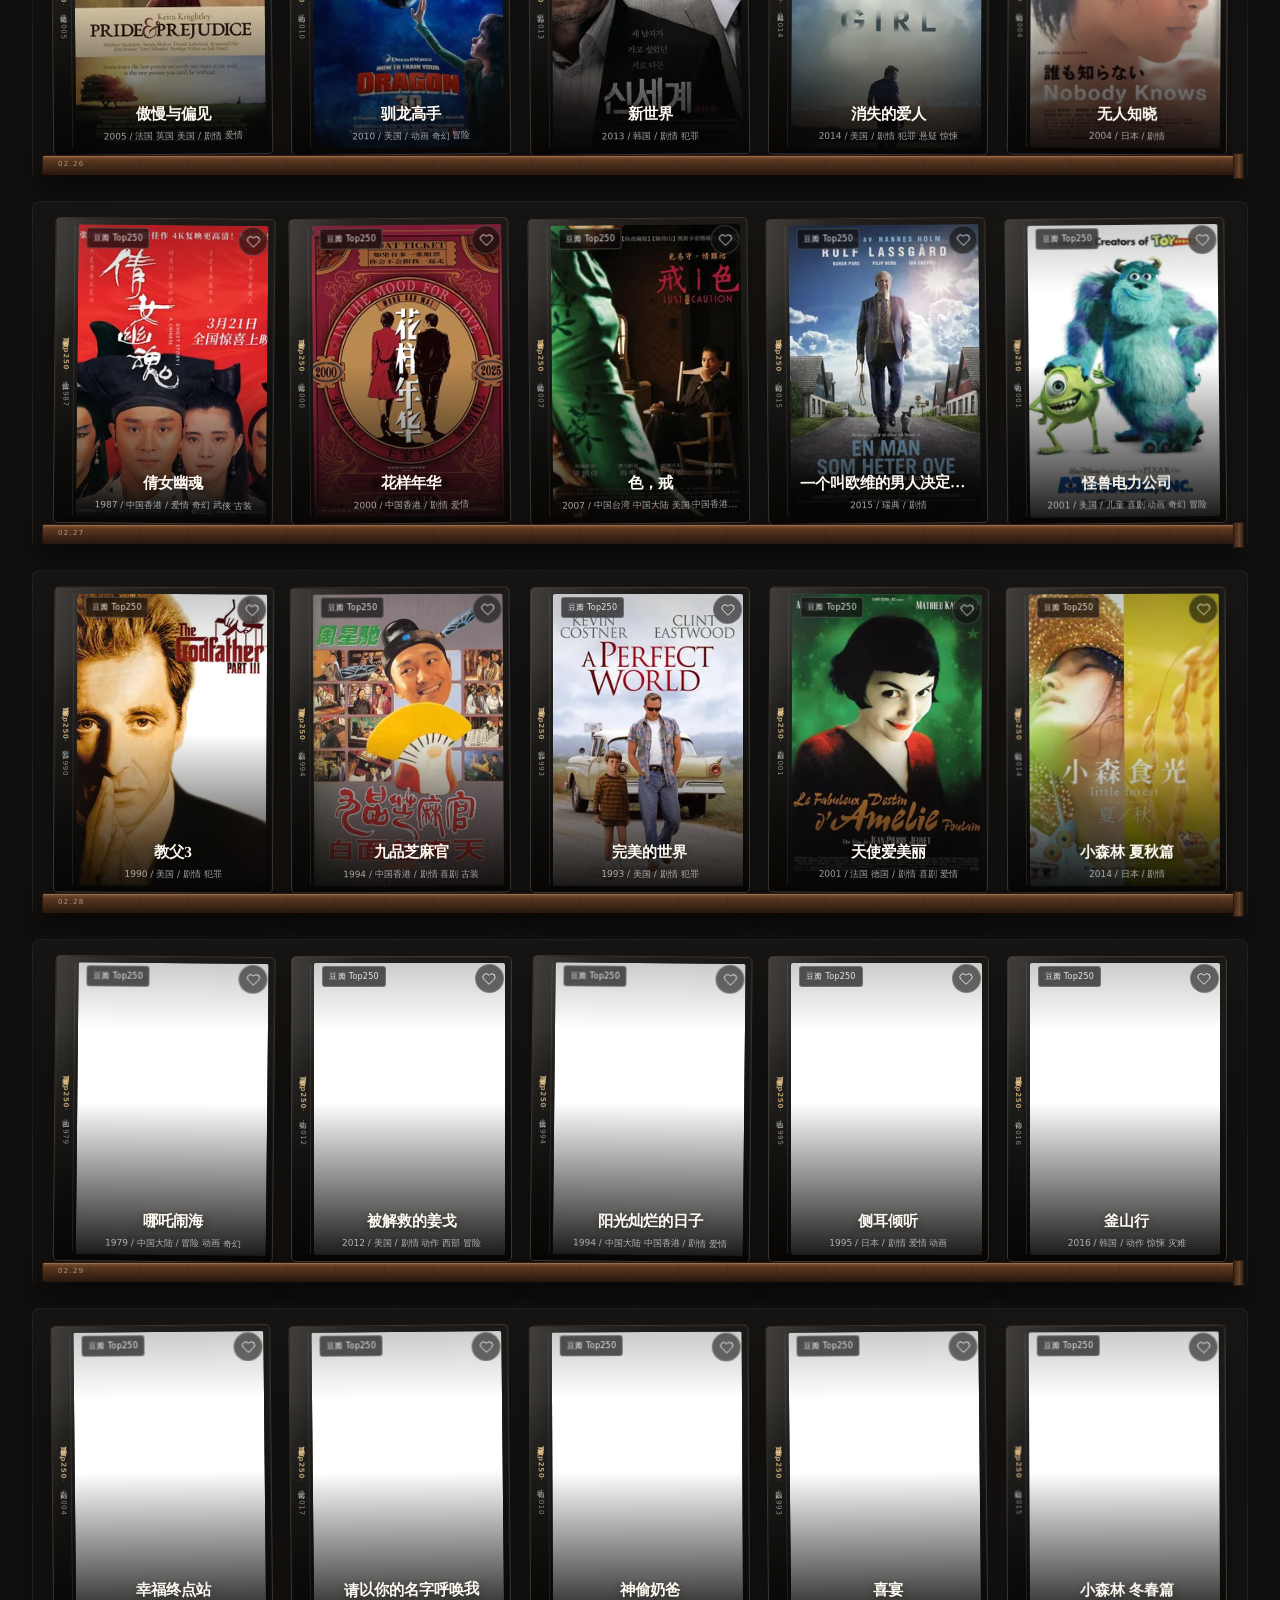
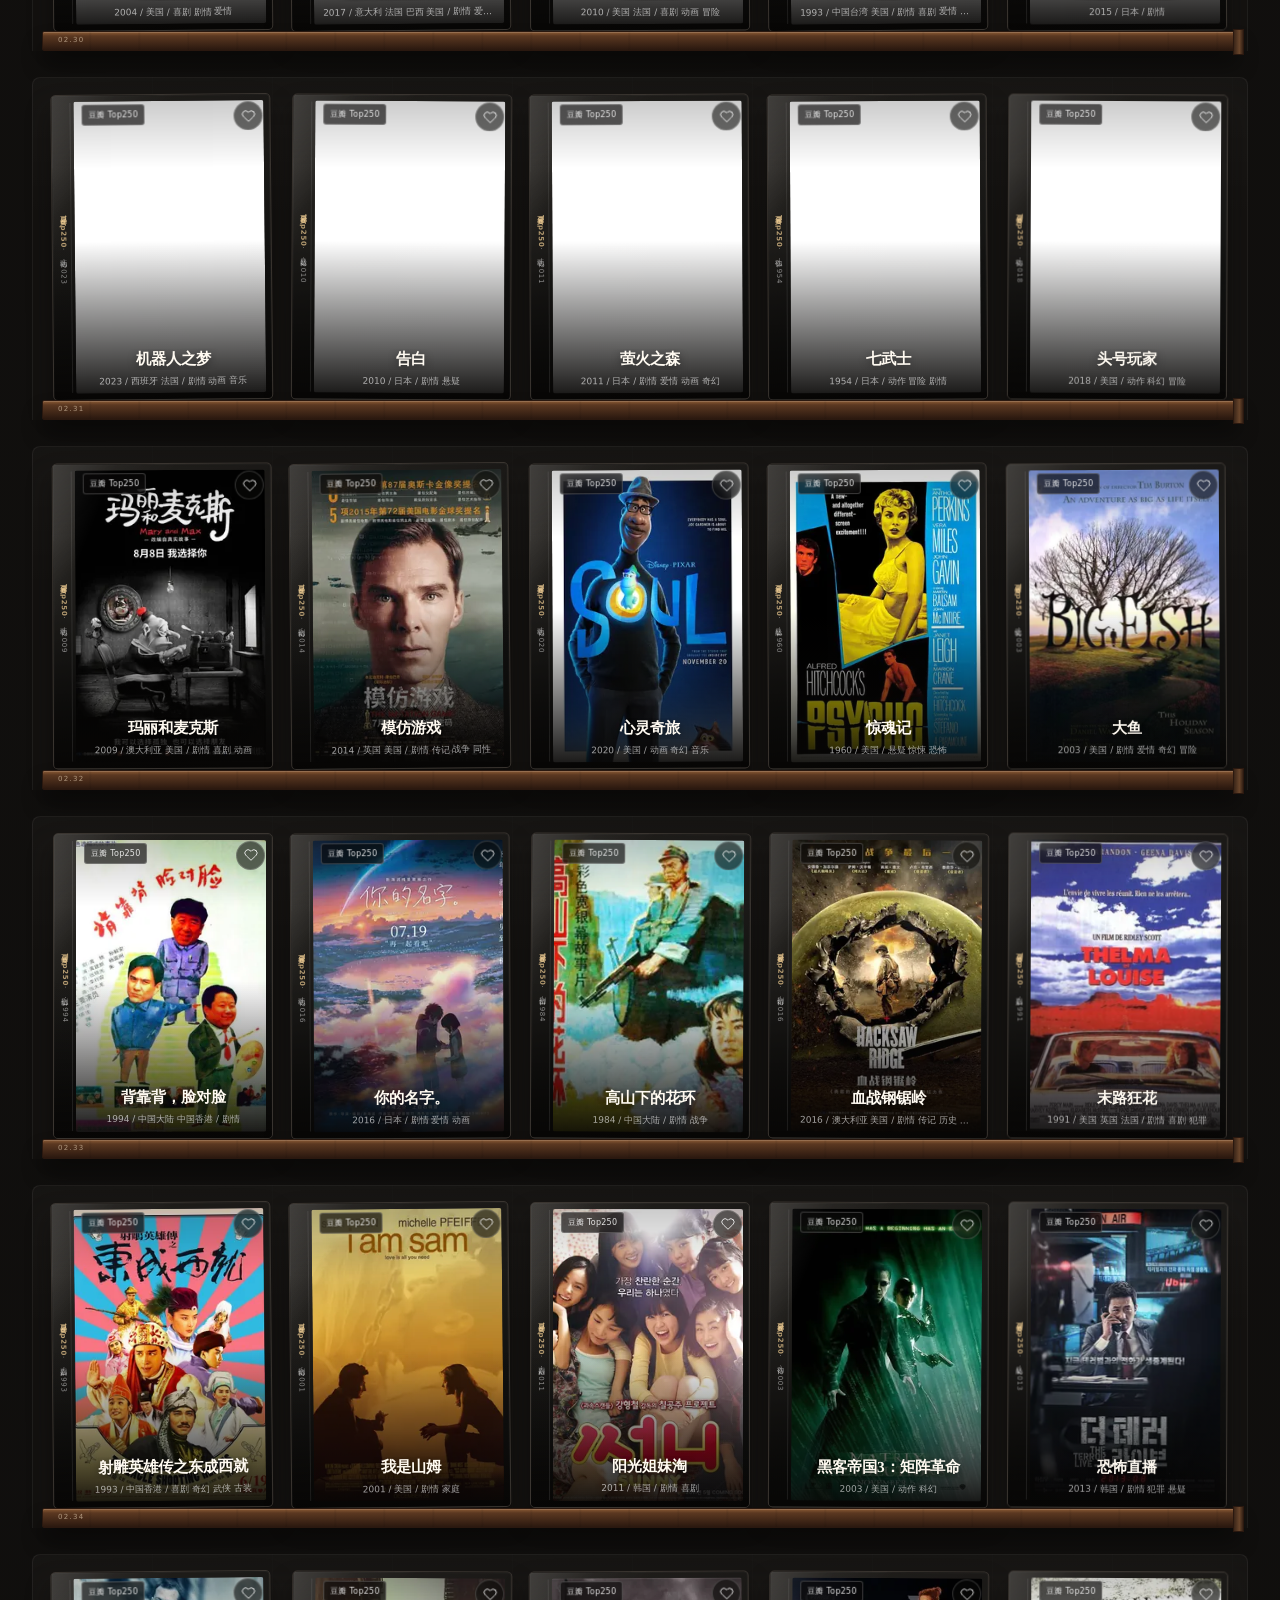
==== commit 3a4abfff: "优化经典书架首屏封面并发加载" ====
--- a/index.html
+++ b/index.html
@@ -232,6 +232,6 @@
   <script src="data.js"></script>
   <script src="classics.js"></script>
   <script src="showing.js"></script>
-  <script src="app.js?v=20261126g"></script>
+  <script src="app.js?v=20261128a"></script>
 </body>
 </html>
